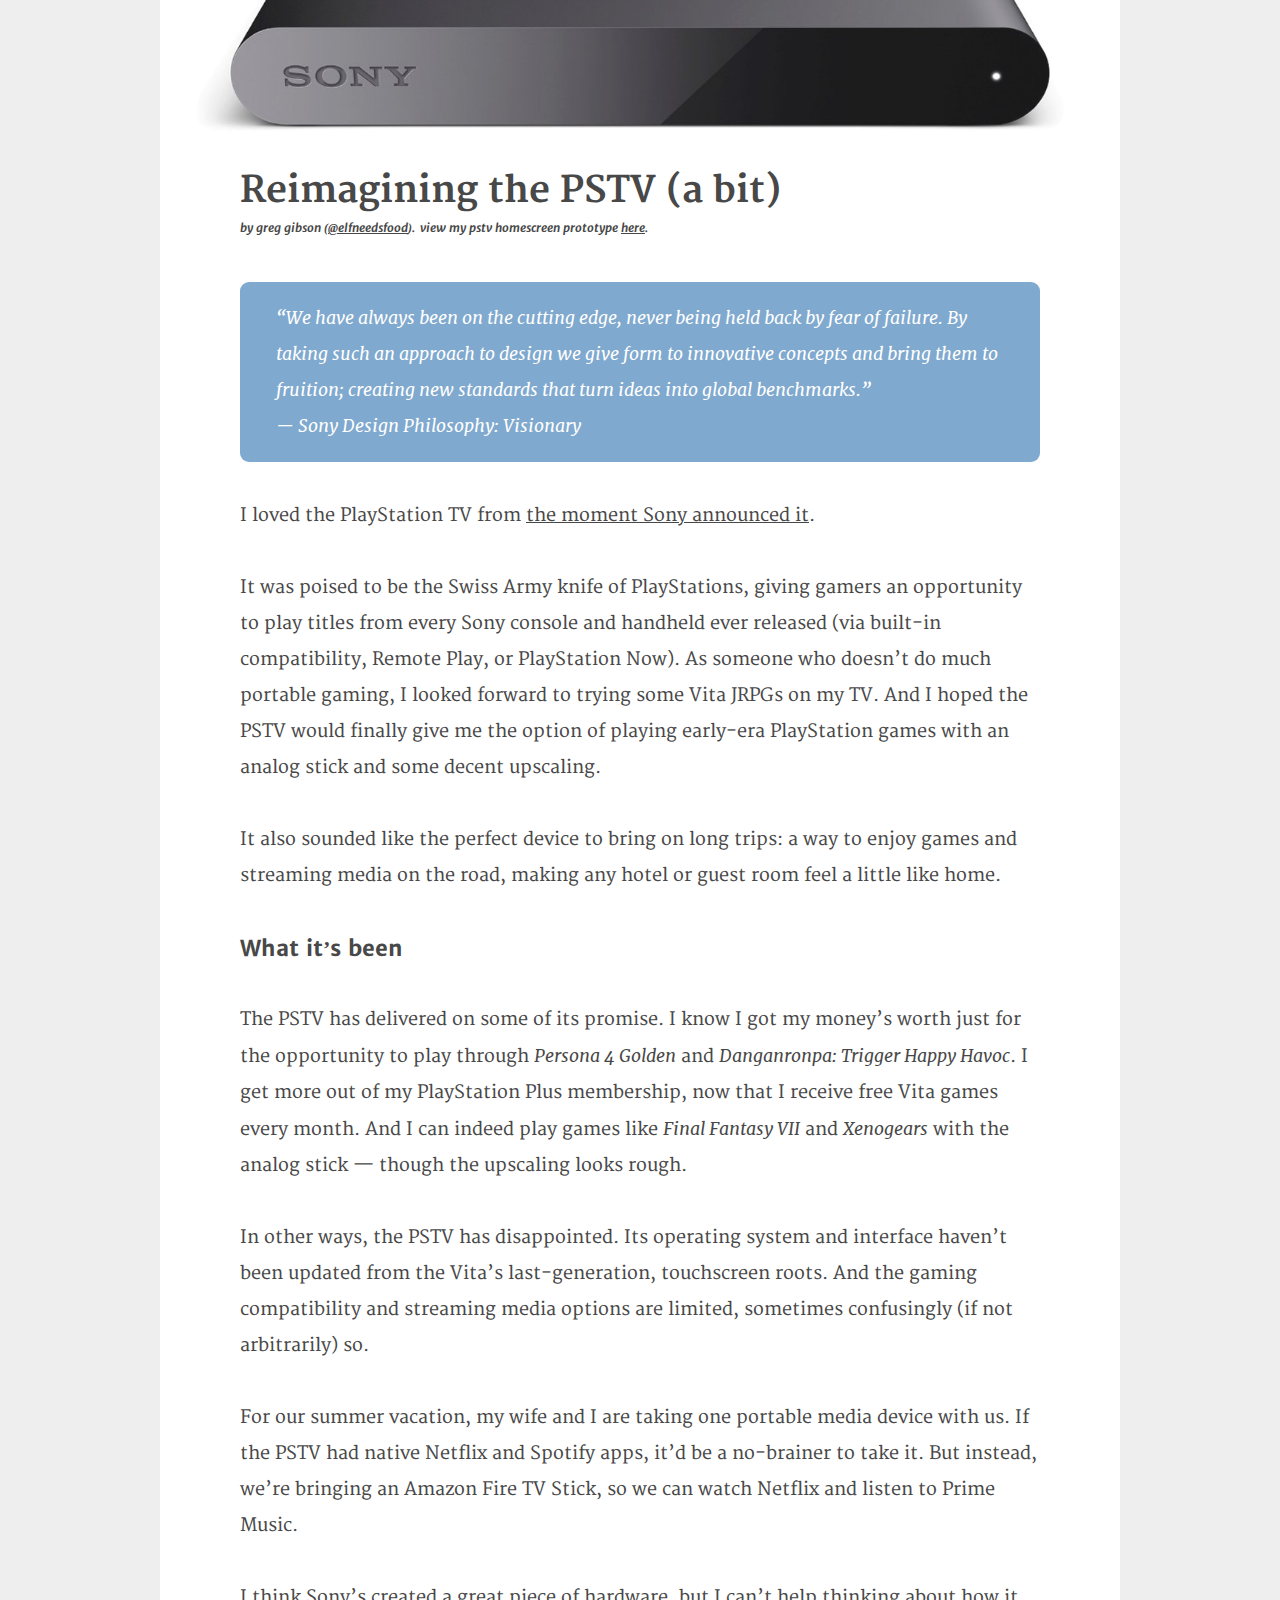
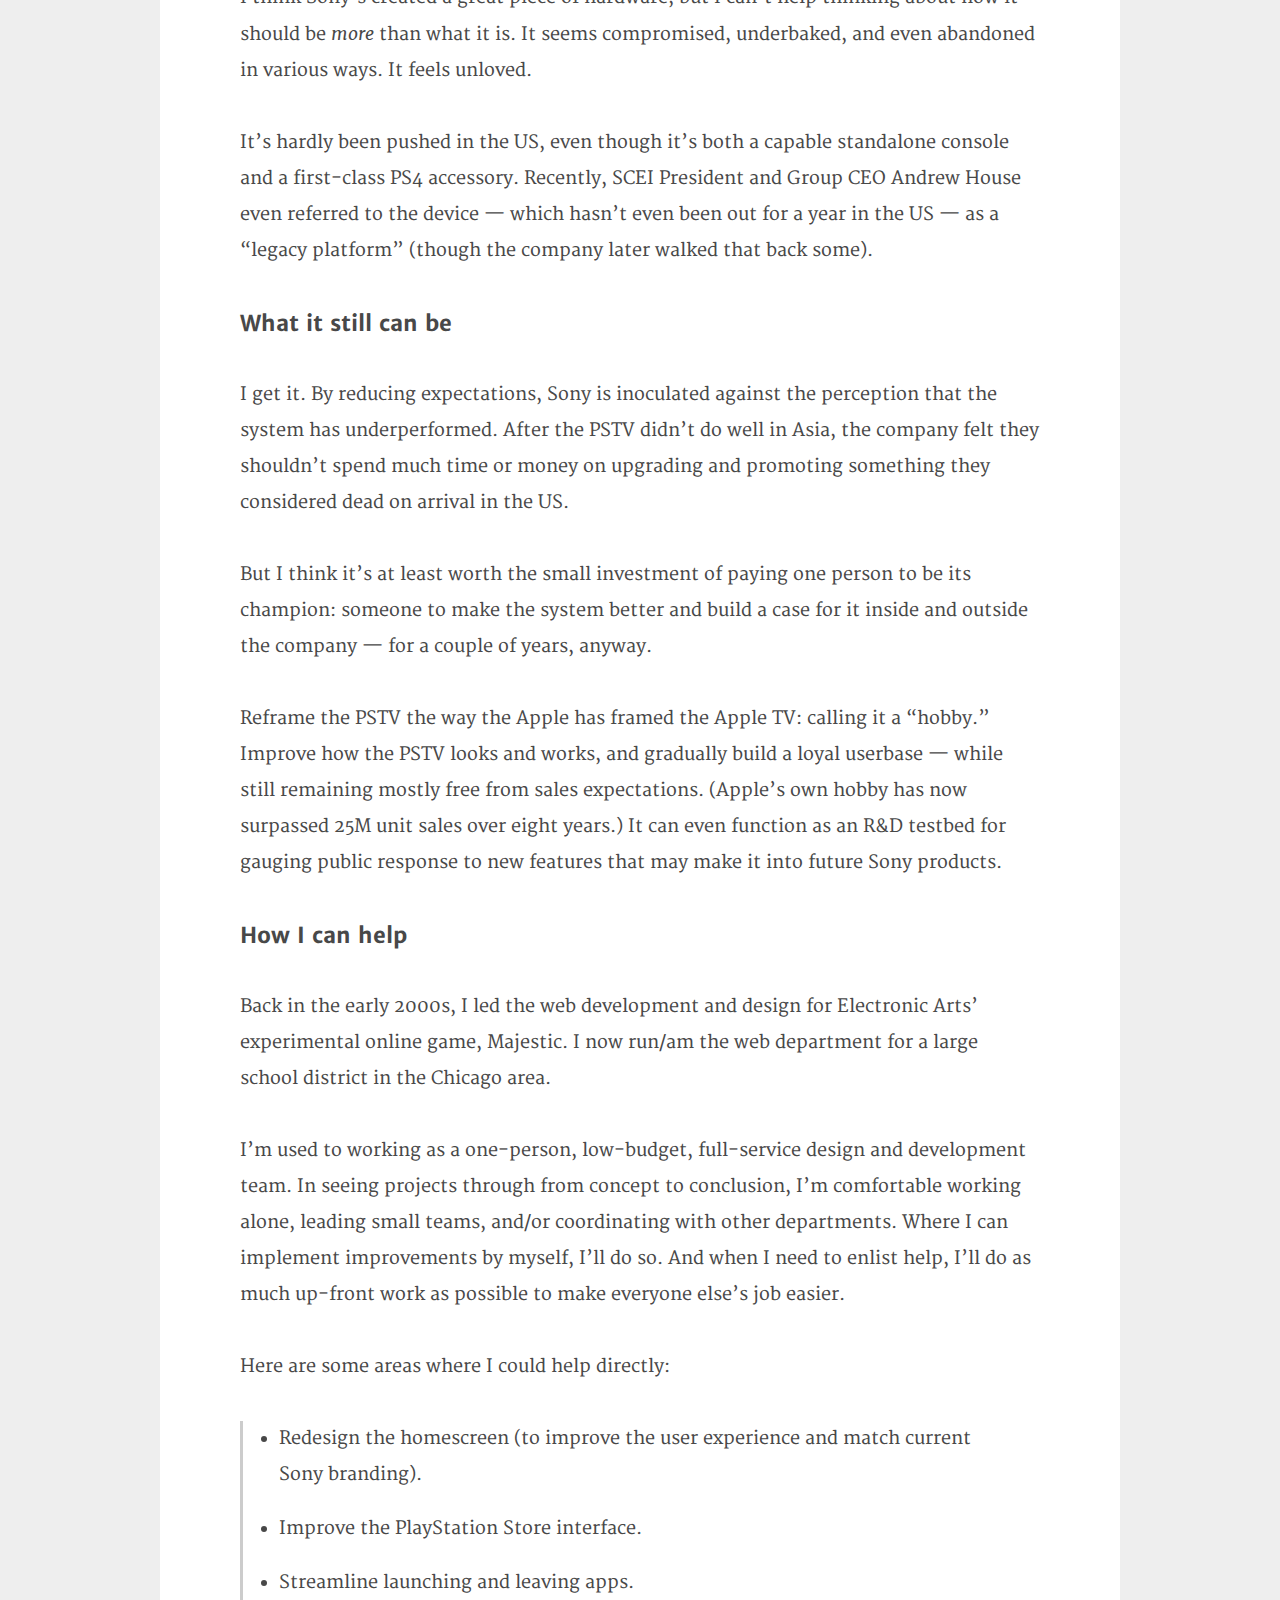
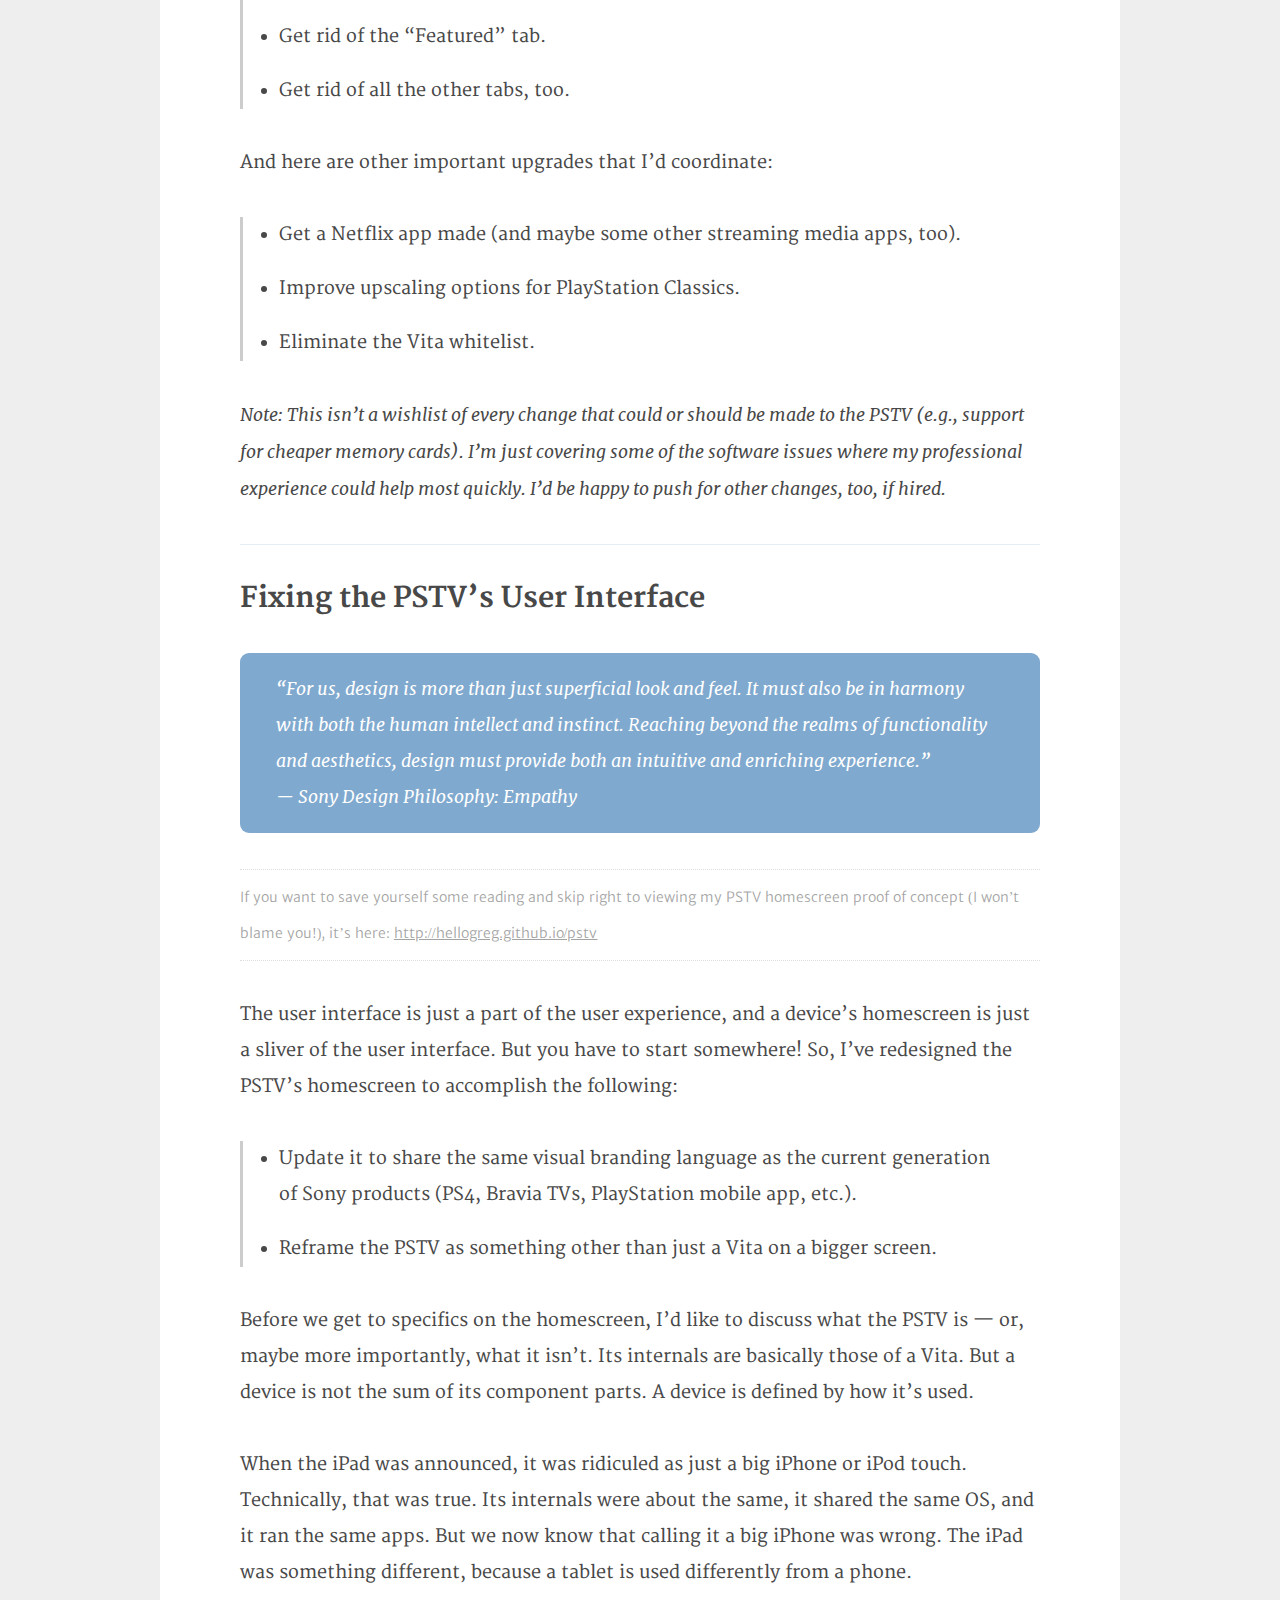
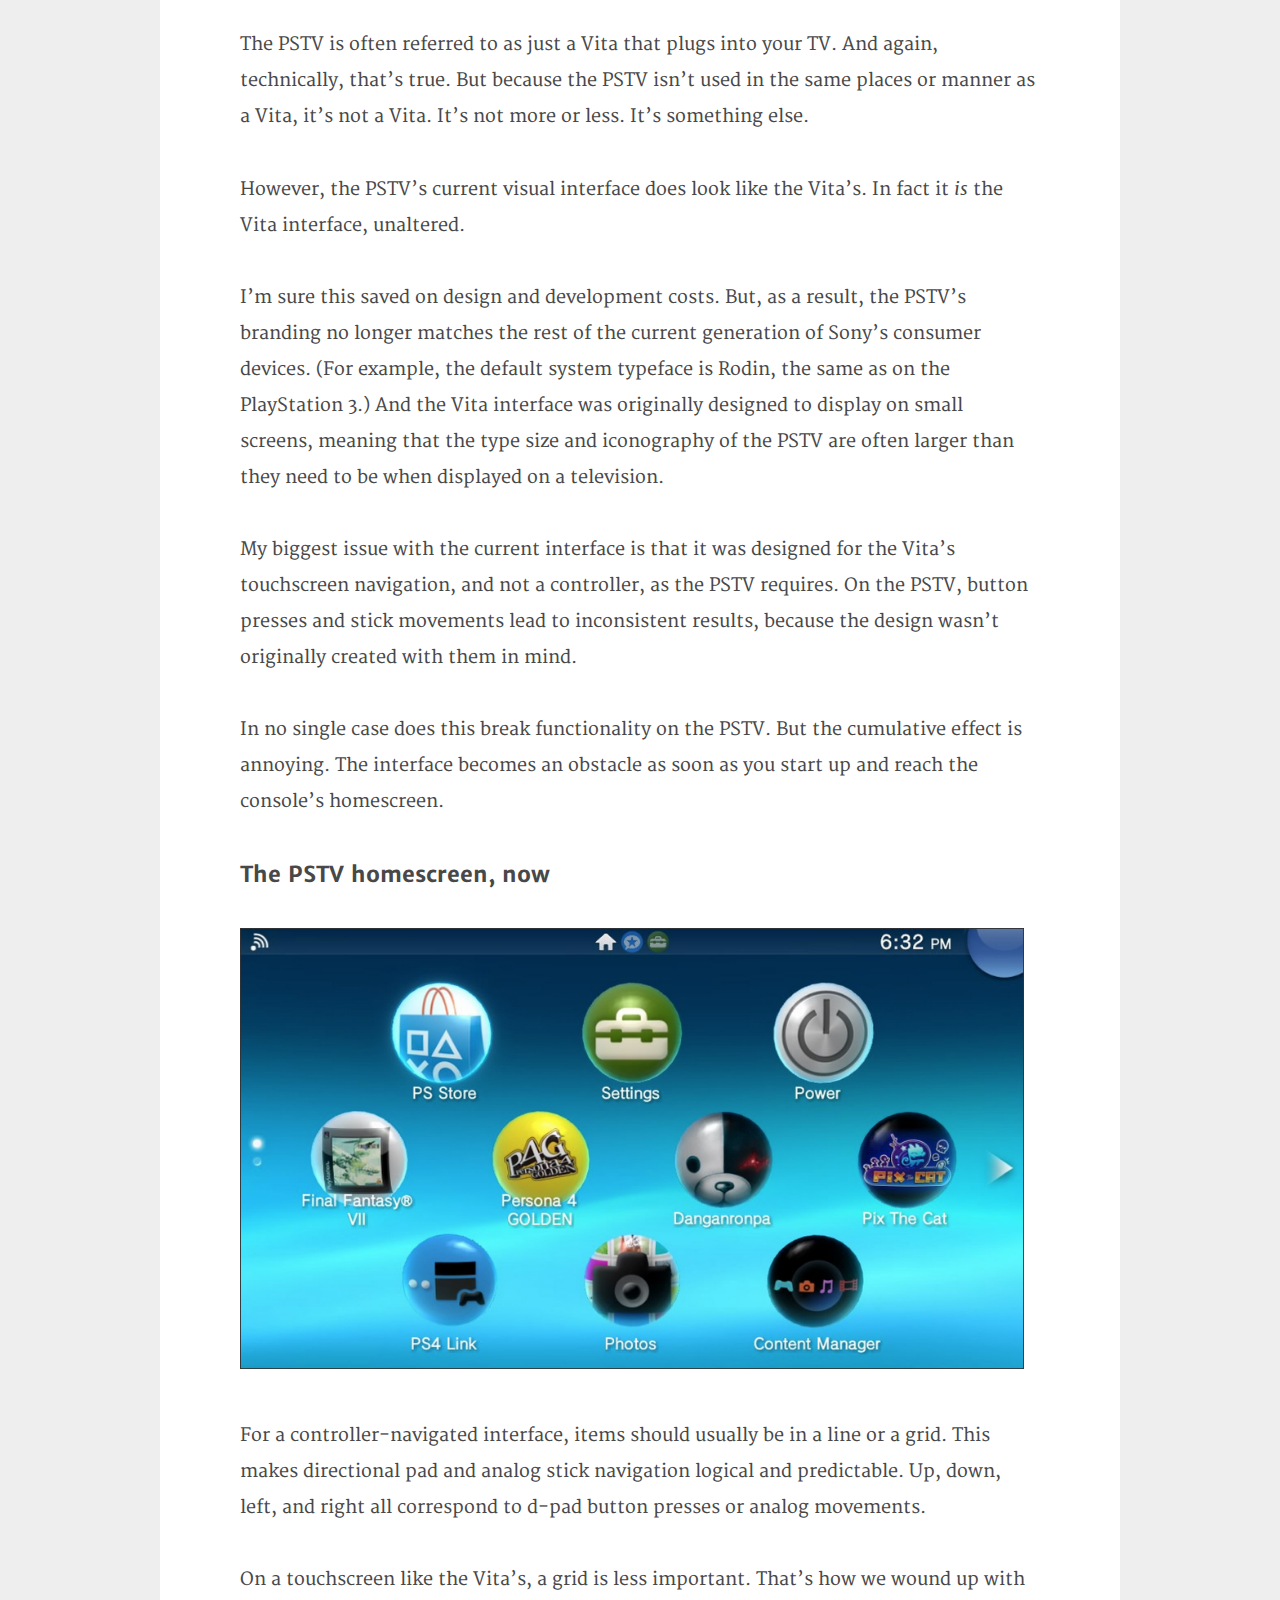
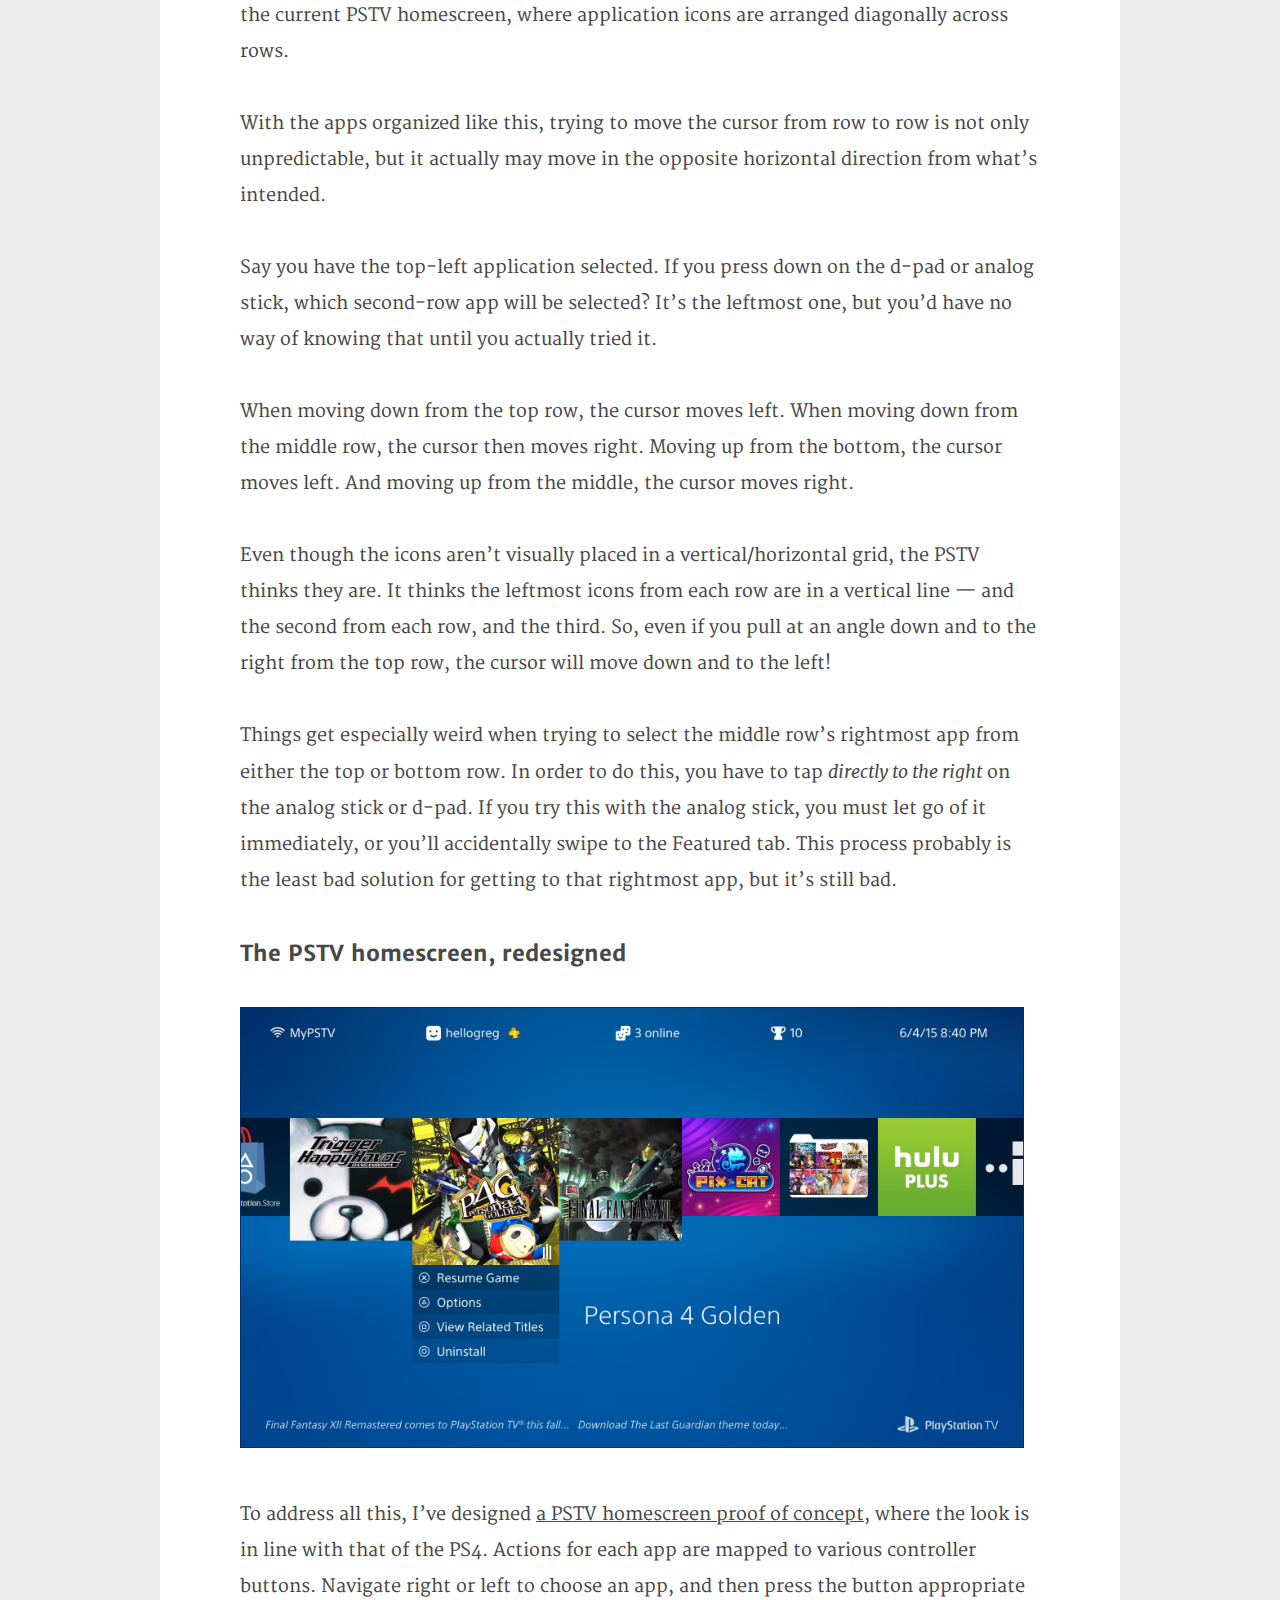
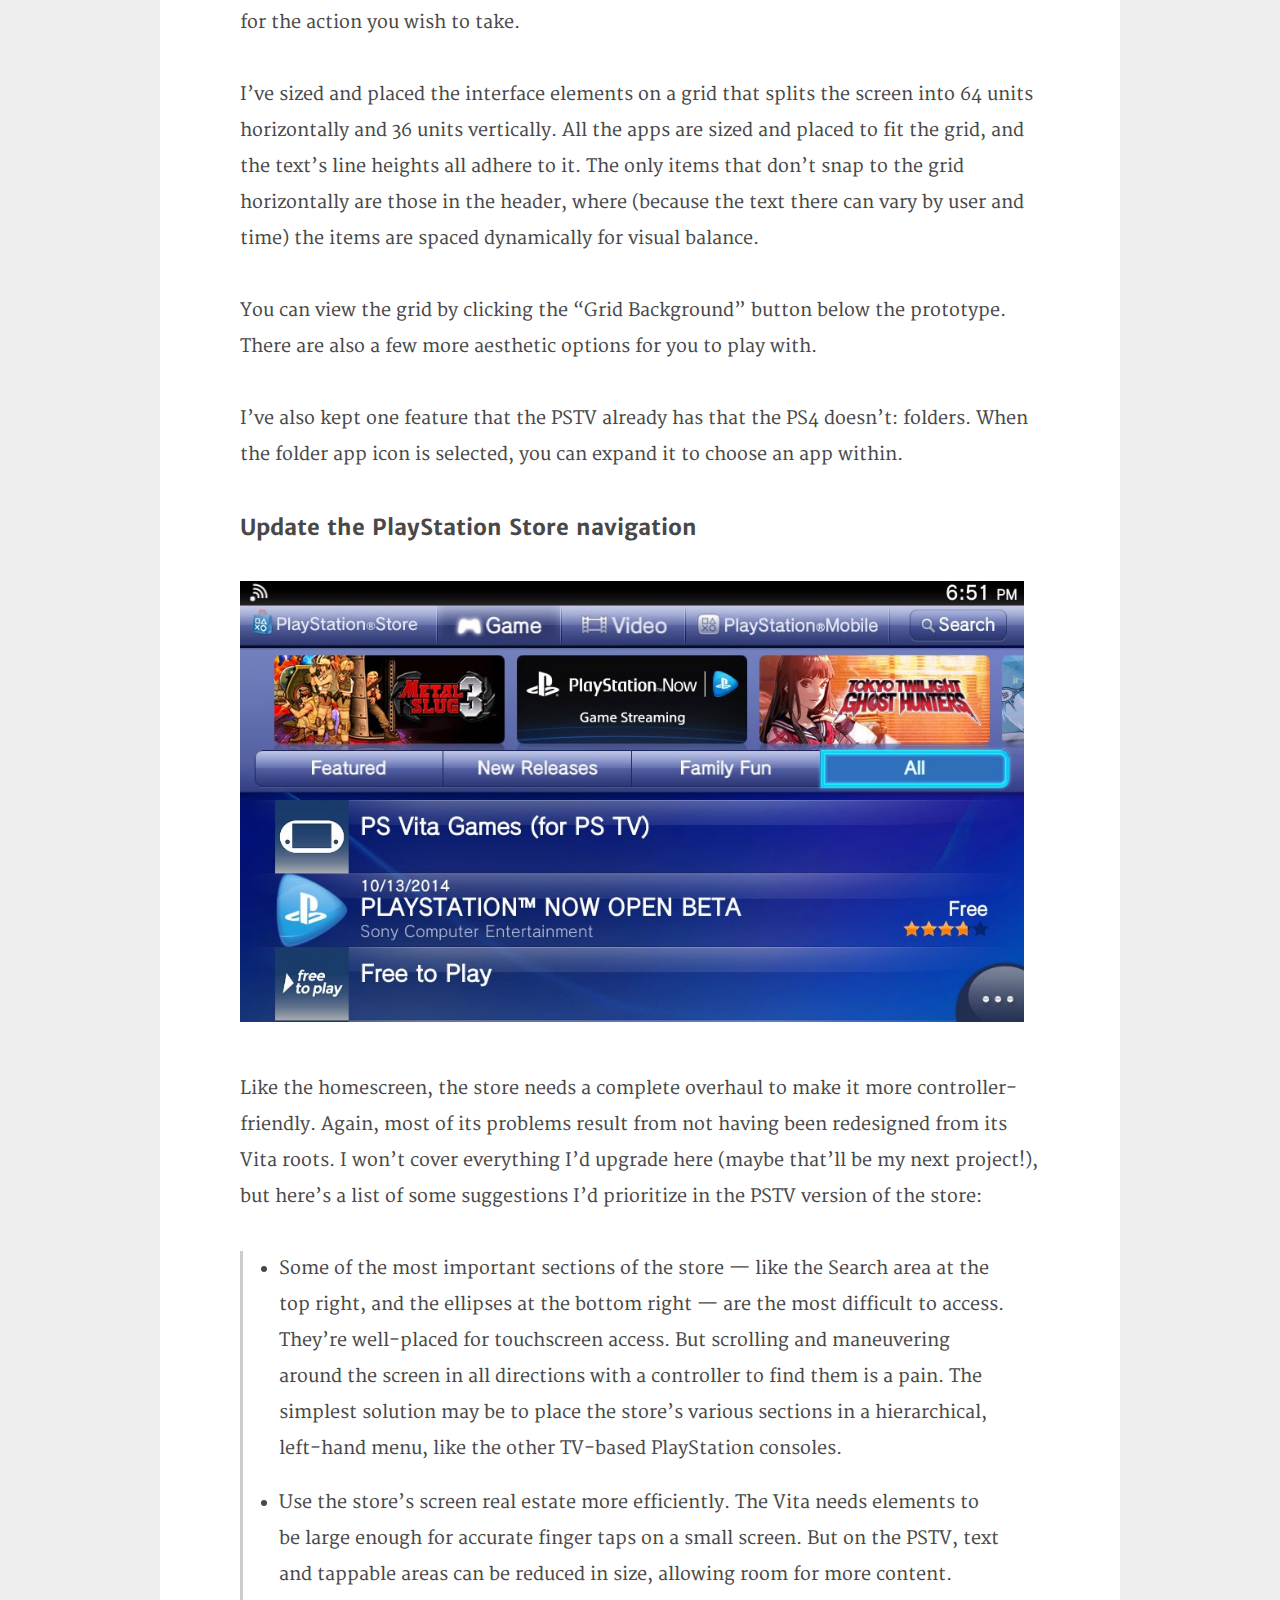
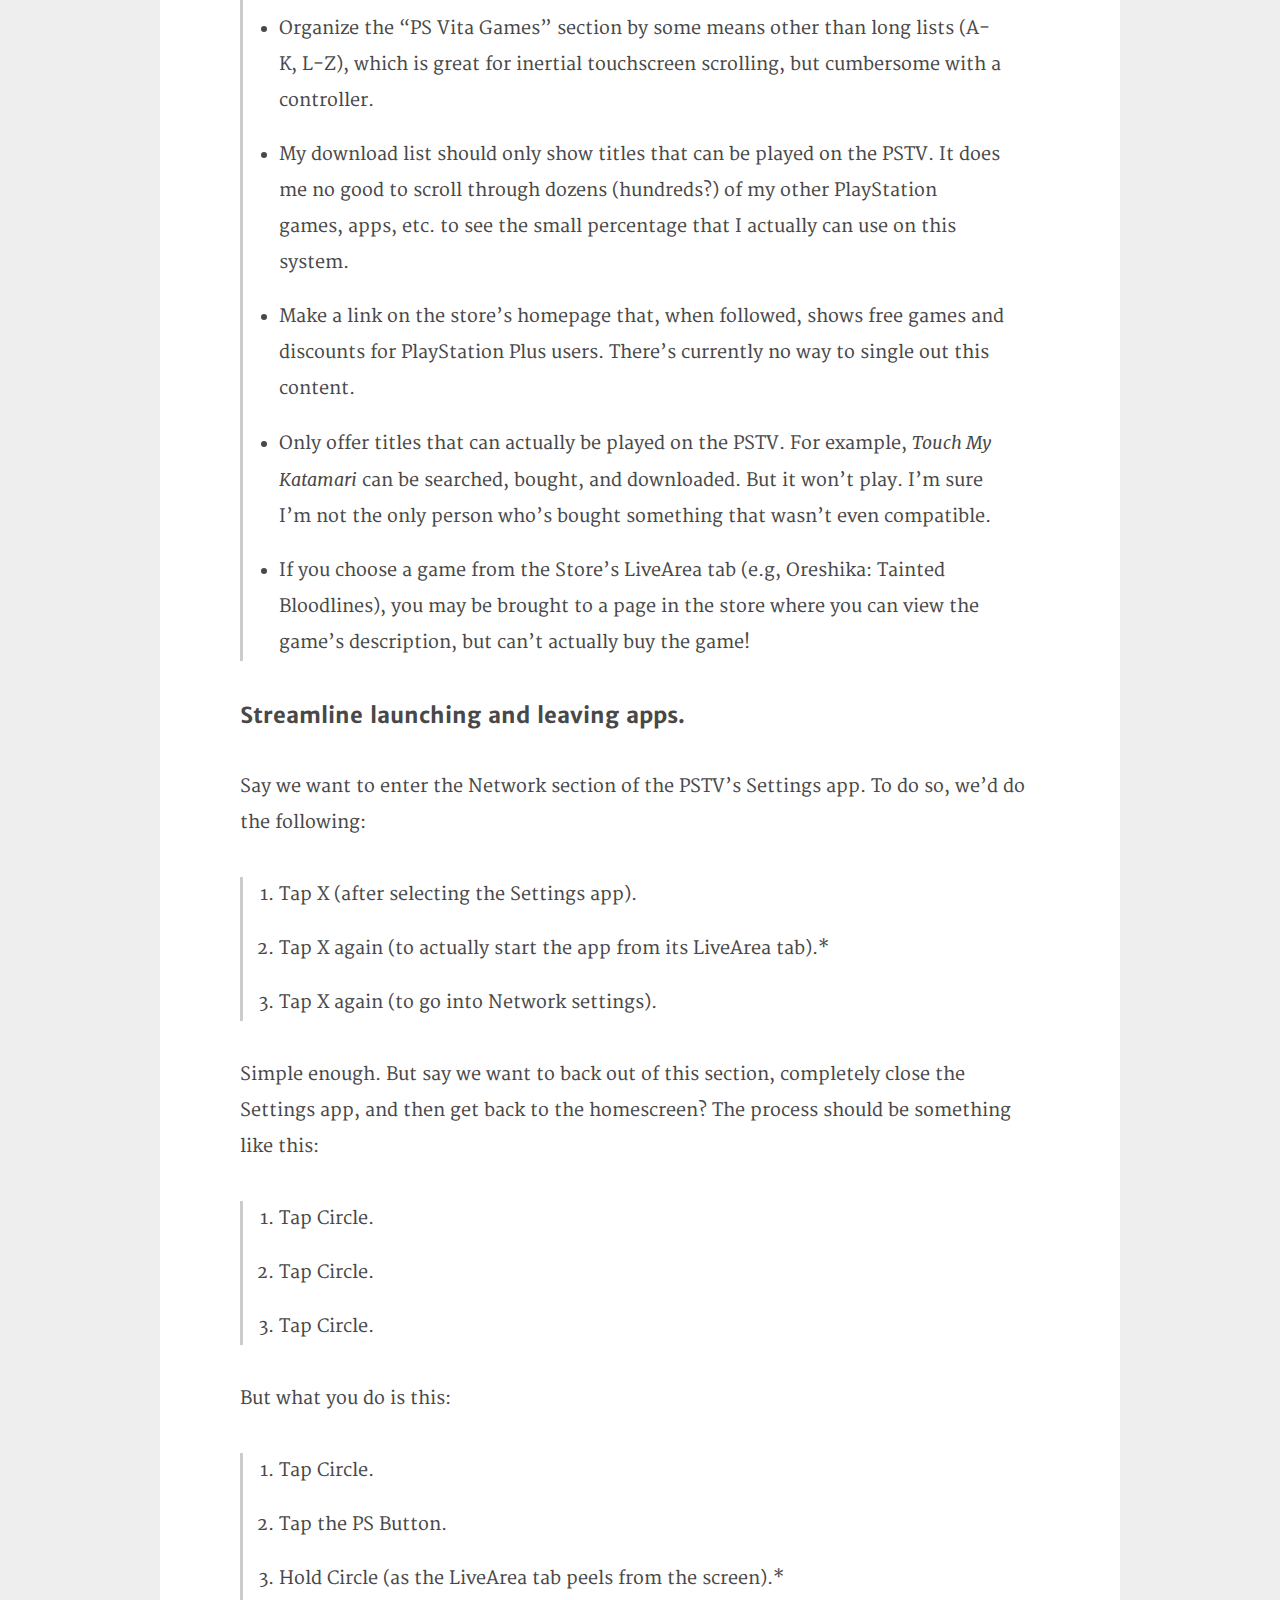
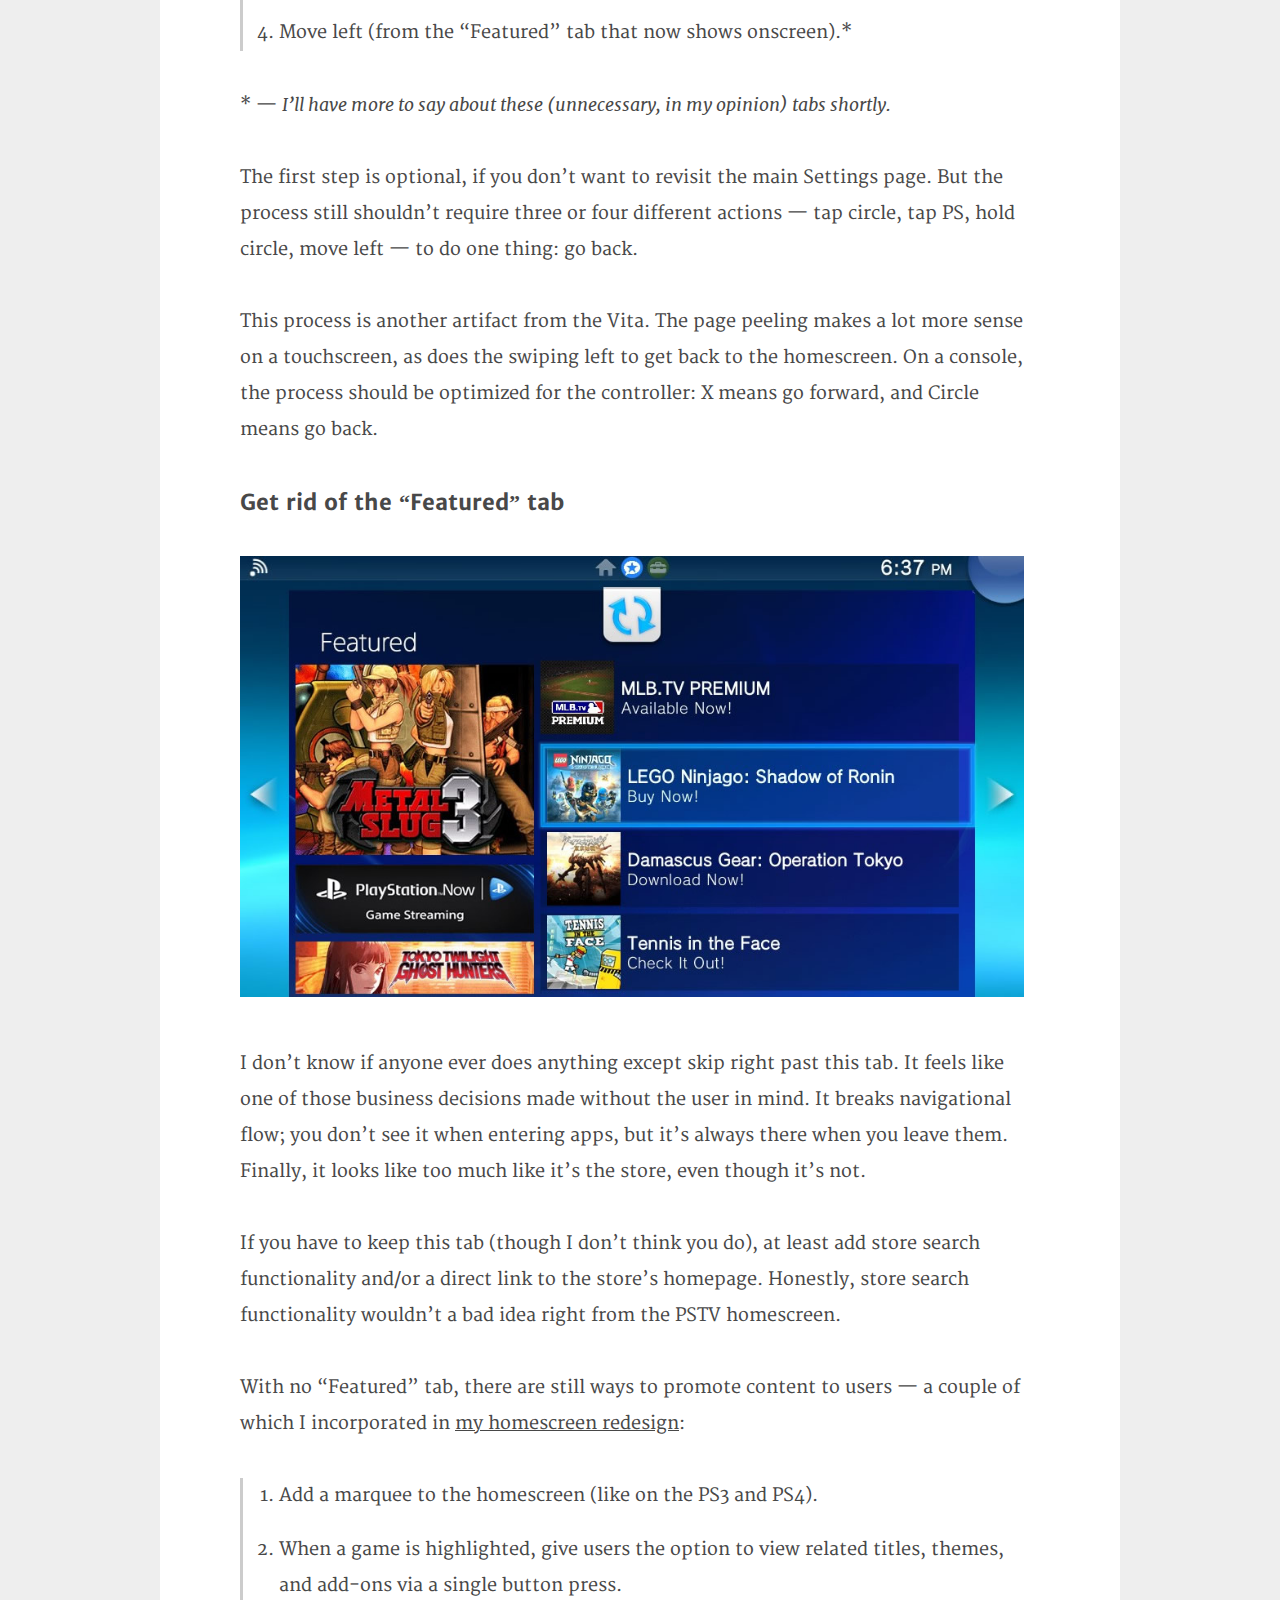
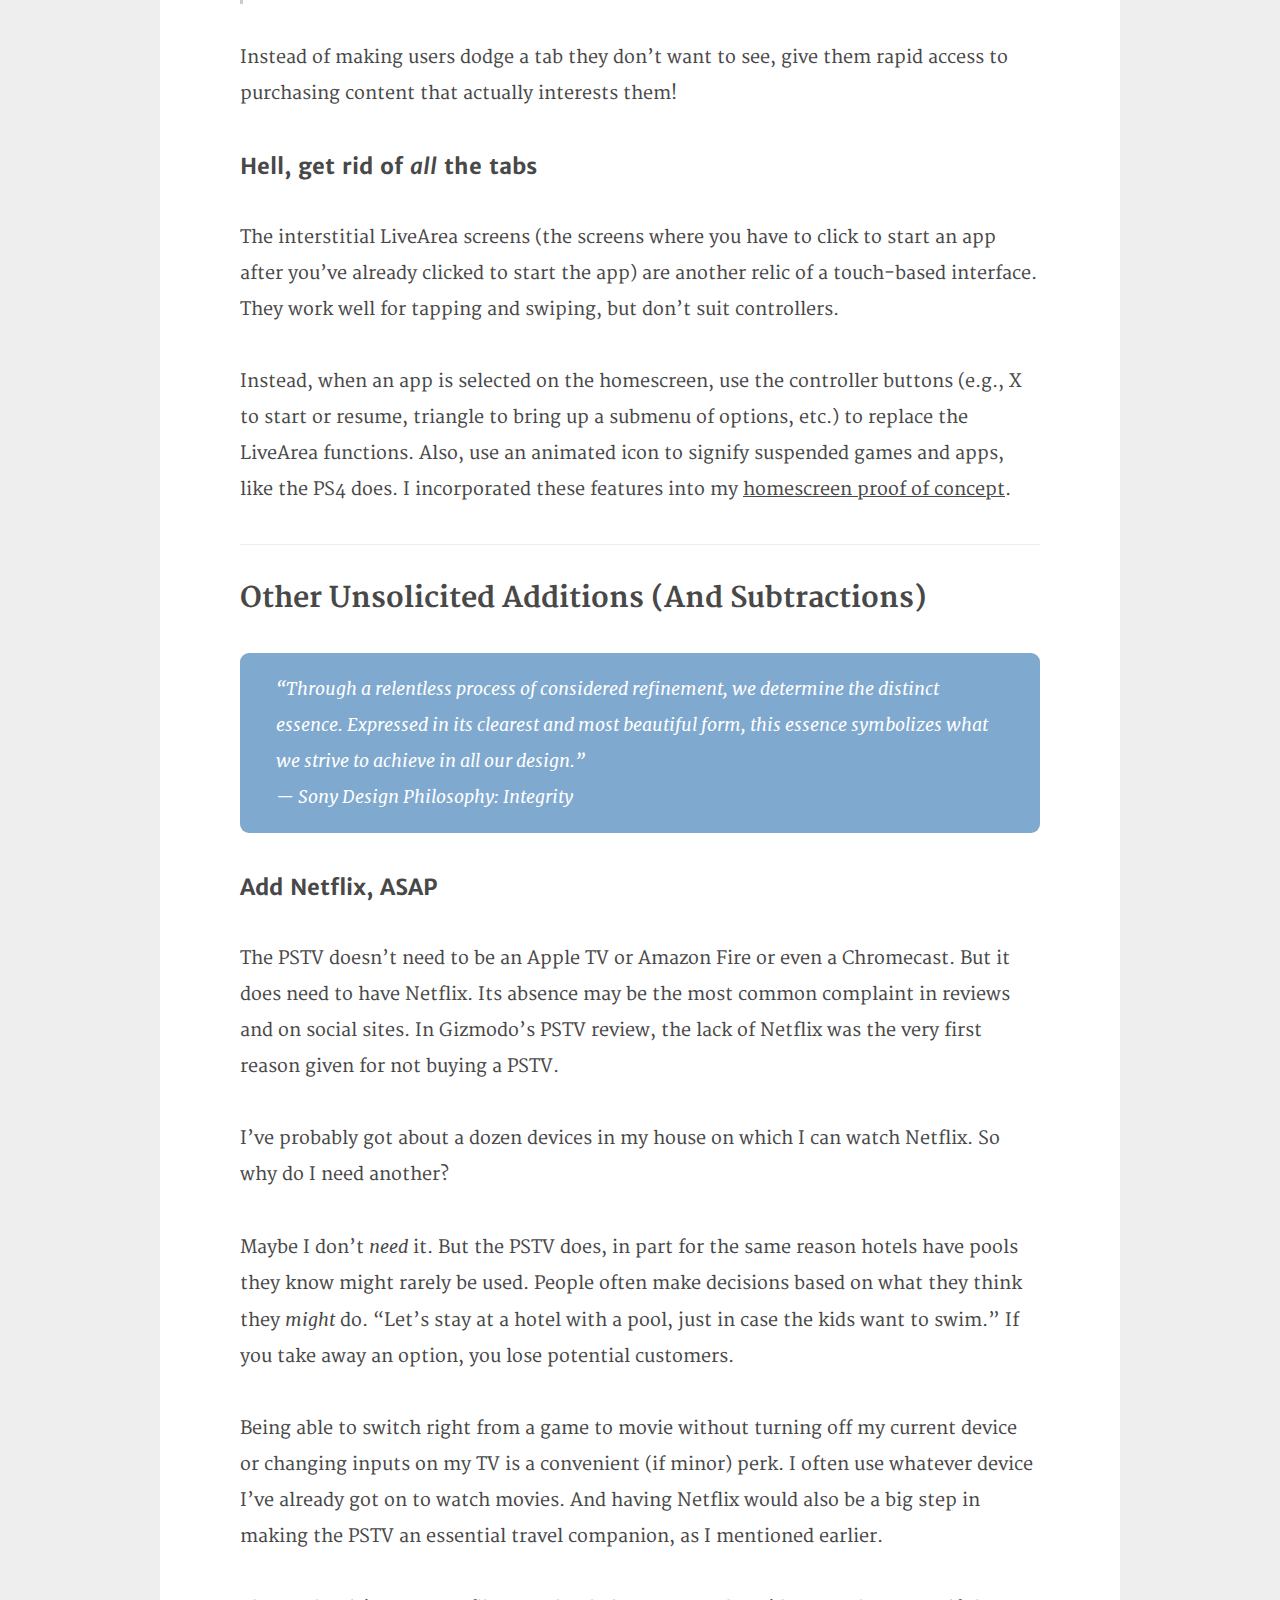
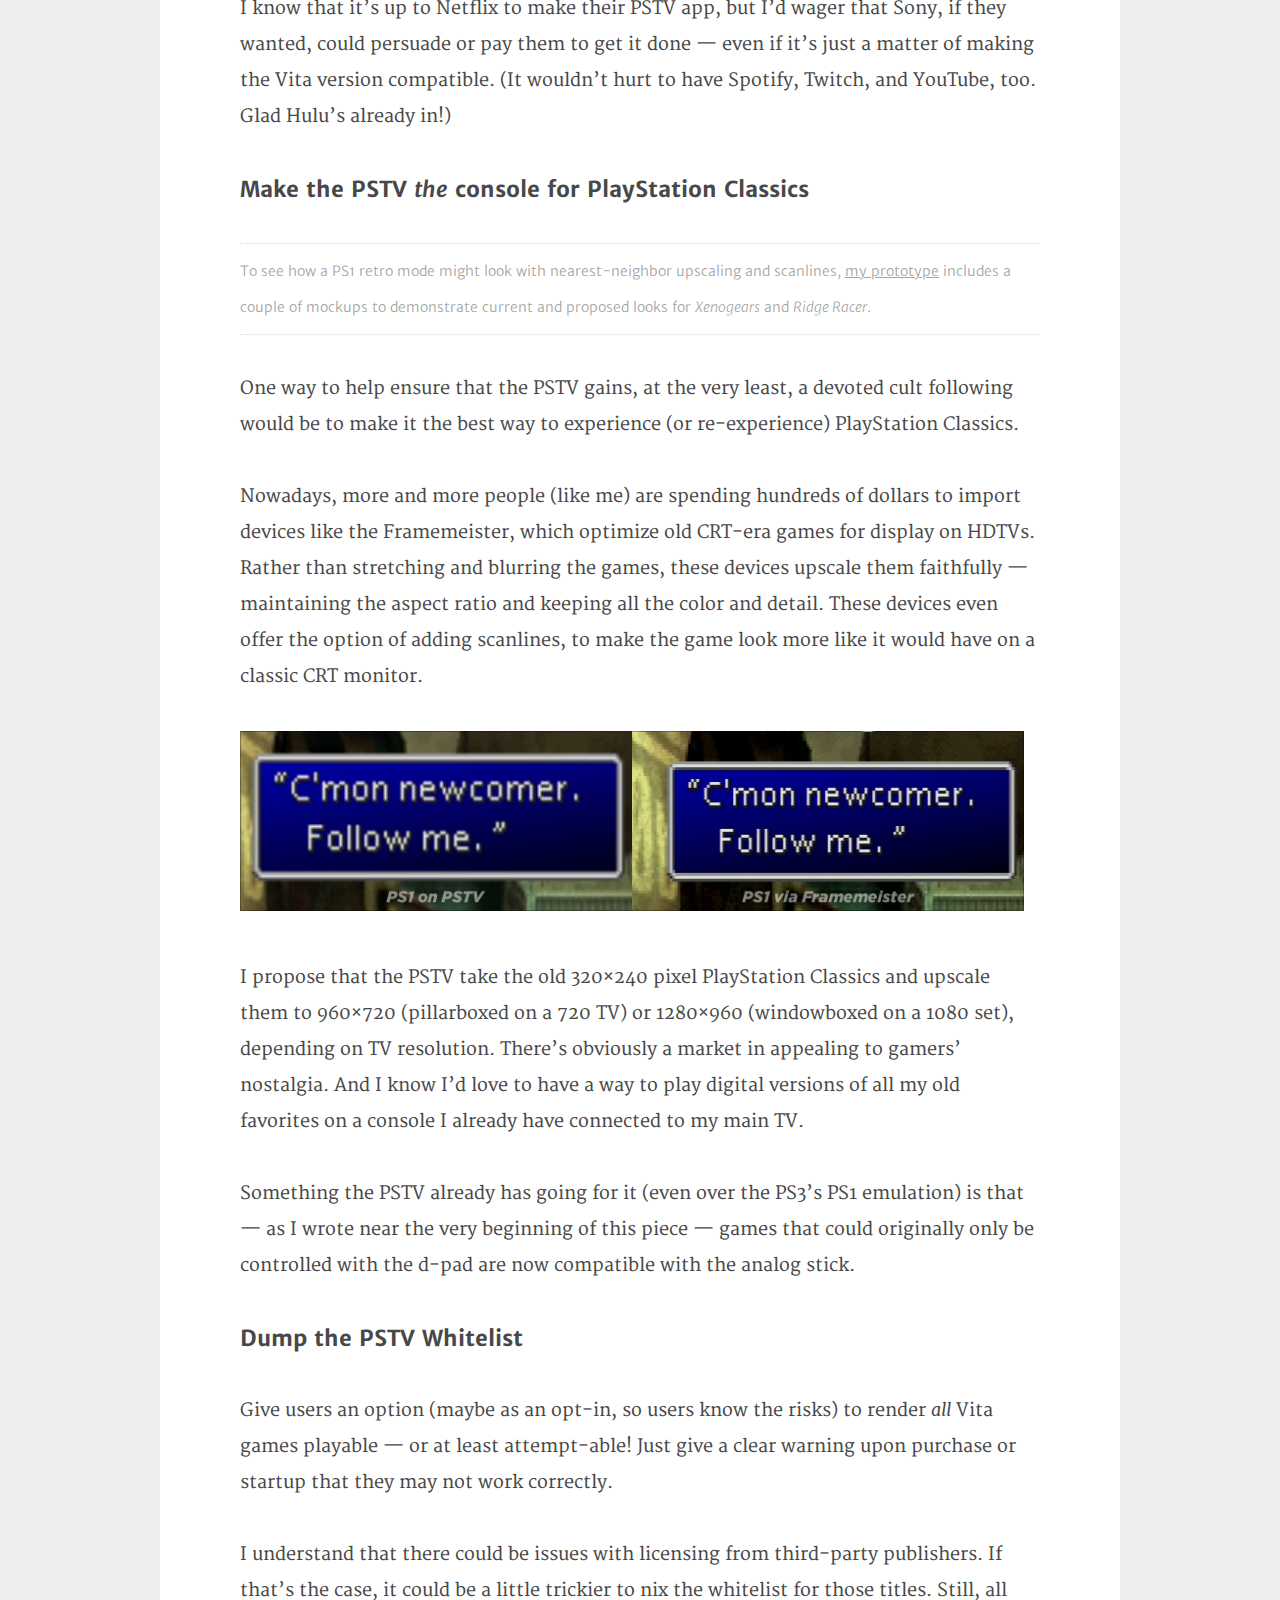
==== about.html @ b38e271e "Updated article text." ====
<!DOCTYPE html>
<html lang="en-us">
<head>
  <meta charset="UTF-8">
  <meta name="viewport" content="width=device-width, initial-scale=1">
  <title>Reimagining the PSTV (a bit)</title>
  <link href="css/normalize.css" rel="stylesheet" type="text/css">
  <link href="css/about.css" rel="stylesheet" type="text/css">
</head>
<body>
<div class="container">

  <h1 id="reimagining-the-pstv-(a-bit)"><a name="reimagining-the-pstv-(a-bit)" href="#reimagining-the-pstv-(a-bit)"></a>Reimagining the PSTV (a bit)</h1>
  <h6 id="by-greg-gibson-([@elfneedsfood](https://twitter.com/elfneedsfood))."><a name="by-greg-gibson-([@elfneedsfood](https://twitter.com/elfneedsfood))." href="#by-greg-gibson-([@elfneedsfood](https://twitter.com/elfneedsfood))."></a>by Greg Gibson (<a href="https://twitter.com/elfneedsfood">@elfneedsfood</a>).</h6>
  <h6 id="view-my-pstv-homescreen-prototype-[here](index.html)."><a name="view-my-pstv-homescreen-prototype-[here](index.html)." href="#view-my-pstv-homescreen-prototype-[here](index.html)."></a>View my PSTV homescreen prototype <a href="index.html">here</a>.</h6>
  <blockquote>
    <p>“We have always been on the cutting edge, never being held back by fear of failure. By taking such an approach to design we give form to innovative concepts and bring them to fruition; creating new standards that turn ideas into global benchmarks.”<br>— Sony Design Philosophy: Visionary</p>
  </blockquote>
  <p>I loved the PlayStation TV from <a href="https://www.youtube.com/watch?v=rG5l78gbvpU">the moment Sony announced it</a>.</p>
  <p>It was poised to be the Swiss Army knife of PlayStations, giving gamers an opportunity to play titles from every Sony console and handheld ever released (via built-in compatibility, Remote Play, or PlayStation Now). As someone who doesn’t do much portable gaming, I looked forward to trying some Vita JRPGs on my TV. And I hoped the PSTV would finally give me the option of playing early-era PlayStation games with an analog stick and some decent upscaling.</p>
  <p>It also sounded like the perfect device to bring on long trips: a way to enjoy games and streaming media on the road, making any hotel or guest room feel a little like home.</p>
  <h3 id="what-it's-been"><a name="what-it's-been" href="#what-it's-been"></a>What it’s been</h3>
  <p>The PSTV has delivered on some of its promise. I know I got my money’s worth just for the opportunity to play through <em>Persona 4 Golden</em> and <em>Danganronpa: Trigger Happy Havoc</em>. I get more out of my PlayStation Plus membership, now that I receive free Vita games every month. And I can indeed play games like <em>Final Fantasy VII</em> and <em>Xenogears</em> with the analog stick — though the upscaling looks rough.</p>
  <p>In other ways, the PSTV has disappointed. Its operating system and interface haven’t been updated from the Vita’s last-generation, touchscreen roots. And the gaming compatibility and streaming media options are limited, sometimes confusingly (if not arbitrarily) so.</p>
  <p>For our summer vacation, my wife and I are taking one portable media device with us. If the PSTV had native Netflix and Spotify apps, it’d be a no-brainer to take it. But instead, we’re bringing an Amazon Fire TV Stick, so we can watch Netflix and listen to Prime Music.</p>
  <p>I think Sony’s created a great piece of hardware, but I can’t help thinking about how it should be <em>more</em> than what it is. It seems compromised, underbaked, and even abandoned in various ways. It feels unloved.</p>
  <p>It’s hardly been pushed in the US, even though it’s both a capable standalone console and a first-class PS4 accessory. Recently, SCEI President and Group CEO Andrew House even referred to the device — which hasn’t even been out for a year in the US — as a “legacy platform” (though the company later walked that back some).</p>
  <h3 id="what-it-still-can-be"><a name="what-it-still-can-be" href="#what-it-still-can-be"></a>What it still can be</h3>
  <p>I get it. By reducing expectations, Sony is inoculated against the perception that the system has underperformed. After the PSTV didn’t do well in Asia, the company felt they shouldn’t spend much time or money on upgrading and promoting something they considered dead on arrival in the US.</p>
  <p>But I think it’s at least worth the small investment of paying one person to be its champion: someone to make the system better and build a case for it inside and outside the company — for a couple of years, anyway.</p>
  <p>Reframe the PSTV the way the Apple has framed the Apple TV: calling it a “hobby.” Improve how the PSTV looks and works, and gradually build a loyal userbase — while still remaining mostly free from sales expectations. (Apple’s own hobby has now surpassed 25M unit sales over eight years.) It can even function as an R&amp;D testbed for gauging public response to new features that may make it into future Sony products.</p>
  <h3 id="how-i-can-help"><a name="how-i-can-help" href="#how-i-can-help"></a>How I can help</h3>
  <p>Back in the early 2000s, I led the web development and design for Electronic Arts’ experimental online game, Majestic. I now run/am the web department for a large school district in the Chicago area.</p>
  <p>I’m used to working as a one-person, low-budget, full-service design and development team. In seeing projects through from concept to conclusion, I’m comfortable working alone, leading small teams, and/or coordinating with other departments. Where I can implement improvements by myself, I’ll do so. And when I need to enlist help, I’ll do as much up-front work as possible to make everyone else’s job easier.</p>
  <p>Here are some areas where I could help directly:</p>
  <ul>
    <li>Redesign the homescreen (to improve the user experience and match current Sony branding).</li><li>Improve the PlayStation Store interface.</li><li>Streamline launching and leaving apps.</li><li>Get rid of the “Featured” tab.</li><li>Get rid of all the other tabs, too.</li></ul>
  <p>And here are other important upgrades that I’d coordinate:</p>
  <ul>
    <li>Get a Netflix app made (and maybe some other streaming media apps, too).</li><li>Improve upscaling options for PlayStation Classics.</li><li>Eliminate the Vita whitelist.</li></ul>
  <p><em>Note: This isn’t a wishlist of every change that could or should be made to the PSTV (e.g., support for cheaper memory cards). I’m just covering some of the software issues where my professional experience could help most quickly. I’d be happy to push for other changes, too, if hired.</em></p>
  <h2 id="fixing-the-pstv's-user-interface"><a name="fixing-the-pstv's-user-interface" href="#fixing-the-pstv's-user-interface"></a>Fixing the PSTV’s User Interface</h2>
  <blockquote>
    <p>“For us, design is more than just superficial look and feel. It must also be in harmony with both the human intellect and instinct. Reaching beyond the realms of functionality and aesthetics, design must provide both an intuitive and enriching experience.”<br>— Sony Design Philosophy: Empathy</p>
  </blockquote>
  <h5 id="if-you-want-to-save-yourself-some-reading-and-skip-right-to-viewing-my-pstv-homescreen-proof-of-concept-(i-won't-blame-you!),-it's-here:-http://hellogreg.github.io/pstv"><a name="if-you-want-to-save-yourself-some-reading-and-skip-right-to-viewing-my-pstv-homescreen-proof-of-concept-(i-won't-blame-you!),-it's-here:-http://hellogreg.github.io/pstv" href="#if-you-want-to-save-yourself-some-reading-and-skip-right-to-viewing-my-pstv-homescreen-proof-of-concept-(i-won't-blame-you!),-it's-here:-http://hellogreg.github.io/pstv"></a>If you want to save yourself some reading and skip right to viewing my PSTV homescreen proof of concept (I won’t blame you!), it’s here: <a href="http://hellogreg.github.io/pstv">http://hellogreg.github.io/pstv</a></h5>
  <p>The user interface is just a part of the user experience, and a device’s homescreen is just a sliver of the user interface. But you have to start somewhere! So, I’ve redesigned the PSTV’s homescreen to accomplish the following:</p>
  <ul>
    <li>Update it to share the same visual branding language as the current generation of Sony products (PS4, Bravia TVs, PlayStation mobile app, etc.).</li><li>Reframe the PSTV as something other than just a Vita on a bigger screen.</li></ul>
  <p>Before we get to specifics on the homescreen, I’d like to discuss what the PSTV is — or, maybe more importantly, what it isn’t. Its internals are basically those of a Vita. But a device is not the sum of its component parts. A device is defined by how it’s used.</p>
  <p>When the iPad was announced, it was ridiculed as just a big iPhone or iPod touch. Technically, that was true. Its internals were about the same, it shared the same OS, and it ran the same apps. But we now know that calling it a big iPhone was wrong. The iPad was something different, because a tablet is used differently from a phone.</p>
  <p>The PSTV is often referred to as just a Vita that plugs into your TV. And again, technically, that’s true. But because the PSTV isn’t used in the same places or manner as a Vita, it’s not a Vita. It’s not more or less. It’s something else.</p>
  <p>However, the PSTV’s current visual interface does look like the Vita’s. In fact it <em>is</em> the Vita interface, unaltered.</p>
  <p>I’m sure this saved on design and development costs. But, as a result, the PSTV’s branding no longer matches the rest of the current generation of Sony’s consumer devices. (For example, the default system typeface is Rodin, the same as on the PlayStation 3.) And the Vita interface was originally designed to display on small screens, meaning that the type size and iconography of the PSTV are often larger than they need to be when displayed on a television.</p>
  <p>My biggest issue with the current interface is that it was designed for the Vita’s touchscreen navigation, and not a controller, as the PSTV requires. On the PSTV, button presses and stick movements lead to inconsistent results, because the design wasn’t originally created with them in mind.</p>
  <p>In no single case does this break functionality on the PSTV. But the cumulative effect is annoying. The interface becomes an obstacle as soon as you start up and reach the console’s homescreen.</p>
  <h3 id="the-pstv-homescreen,-now"><a name="the-pstv-homescreen,-now" href="#the-pstv-homescreen,-now"></a>The PSTV homescreen, now</h3>
  <p><img src="images/article/retinaPSTV.jpg" alt="Current PSTV"></p>
  <p>For a controller-navigated interface, items should usually be in a line or a grid. This makes directional pad and analog stick navigation logical and predictable. Up, down, left, and right all correspond to d-pad button presses or analog movements.</p>
  <p>On a touchscreen like the Vita’s, a grid is less important. That’s how we wound up with the current PSTV homescreen, where application icons are arranged diagonally across rows.</p>
  <p>With the apps organized like this, trying to move the cursor from row to row is not only unpredictable, but it actually may move in the opposite horizontal direction from what’s intended.</p>
  <p>Say you have the top-left application selected. If you press down on the d-pad or analog stick, which second-row app will be selected? It’s the leftmost one, but you’d have no way of knowing that until you actually tried it.</p>
  <p>When moving down from the top row, the cursor moves left. When moving down from the middle row, the cursor then moves right. Moving up from the bottom, the cursor moves left. And moving up from the middle, the cursor moves right.</p>
  <p>Even though the icons aren’t visually placed in a vertical/horizontal grid, the PSTV thinks they are. It thinks the leftmost icons from each row are in a vertical line — and the second from each row, and the third. So, even if you pull at an angle down and to the right from the top row, the cursor will move down and to the left!</p>
  <p>Things get especially weird when trying to select the middle row’s rightmost app from either the top or bottom row. In order to do this, you have to tap <em>directly to the right</em> on the analog stick or d-pad. If you try this with the analog stick, you must let go of it immediately, or you’ll accidentally swipe to the Featured tab. This process probably is the least bad solution for getting to that rightmost app, but it’s still bad.</p>
  <h3 id="the-pstv-homescreen,-redesigned"><a name="the-pstv-homescreen,-redesigned" href="#the-pstv-homescreen,-redesigned"></a>The PSTV homescreen, redesigned</h3>
  <p><img src="images/article/retinaProto.jpg" alt="Proposed PSTV"></p>
  <p>To address all this, I’ve designed <a href="index.html">a PSTV homescreen proof of concept</a>, where the look is in line with that of the PS4. Actions for each app are mapped to various controller buttons. Navigate right or left to choose an app, and then press the button appropriate for the action you wish to take.</p>
  <p>I’ve sized and placed the interface elements on a grid that splits the screen into 64 units horizontally and 36 units vertically. All the apps are sized and placed to fit the grid, and the text’s line heights all adhere to it. The only items that don’t snap to the grid horizontally are those in the header, where (because the text there can vary by user and time) the items are spaced dynamically for visual balance.</p>
  <p>You can view the grid by clicking the “Grid Background” button below the prototype. There are also a few more aesthetic options for you to play with.</p>
  <p>I’ve also kept one feature that the PSTV already has that the PS4 doesn’t: folders. When the folder app icon is selected, you can expand it to choose an app within.</p>
  <h3 id="update-the-playstation-store-navigation"><a name="update-the-playstation-store-navigation" href="#update-the-playstation-store-navigation"></a>Update the PlayStation Store navigation</h3>
  <p><img src="images/article/storeShot.jpg" alt="PSTV Store"></p>
  <p>Like the homescreen, the store needs a complete overhaul to make it more controller-friendly. Again, most of its problems result from not having been redesigned from its Vita roots. I won’t cover everything I’d upgrade here (maybe that’ll be my next project!), but here’s a list of some suggestions I’d prioritize in the PSTV version of the store:</p>
  <ul>
    <li>Some of the most important sections of the store — like the Search area at the top right, and the ellipses at the bottom right — are the most difficult to access. They’re well-placed for touchscreen access. But scrolling and maneuvering around the screen in all directions with a controller to find them is a pain. The simplest solution may be to place the store’s various sections in a hierarchical, left-hand menu, like the other TV-based PlayStation consoles.</li><li>Use the store’s screen real estate more efficiently. The Vita needs elements to be large enough for accurate finger taps on a small screen. But on the PSTV, text and tappable areas can be reduced in size, allowing room for more content.</li><li>Organize the “PS Vita Games” section by some means other than long lists (A-K, L-Z), which is great for inertial touchscreen scrolling, but cumbersome with a controller.</li><li>My download list should only show titles that can be played on the PSTV. It does me no good to scroll through dozens (hundreds?) of my other PlayStation games, apps, etc. to see the small percentage that I actually can use on this system.</li><li>Make a link on the store’s homepage that, when followed, shows free games and discounts for PlayStation Plus users. There’s currently no way to single out this content.</li><li>Only offer titles that can actually be played on the PSTV. For example, <em>Touch My Katamari</em> can be searched, bought, and downloaded. But it won’t play. I’m sure I’m not the only person who’s bought something that wasn’t even compatible.</li><li>If you choose a game from the Store’s LiveArea tab (e.g, Oreshika: Tainted Bloodlines), you may be brought to a page in the store where you can view the game’s description, but can’t actually buy the game!</li></ul>
  <h3 id="streamline-launching-and-leaving-apps."><a name="streamline-launching-and-leaving-apps." href="#streamline-launching-and-leaving-apps."></a>Streamline launching and leaving apps.</h3>
  <p>Say we want to enter the Network section of the PSTV’s Settings app. To do so, we’d do the following:</p>
  <ol>
    <li>Tap X (after selecting the Settings app).</li><li>Tap X again (to actually start the app from its LiveArea tab).*</li><li>Tap X again (to go into Network settings).</li></ol>
  <p>Simple enough. But say we want to back out of this section, completely close the Settings app, and then get back to the homescreen? The process should be something like this:</p>
  <ol>
    <li>Tap Circle.</li><li>Tap Circle.</li><li>Tap Circle.</li></ol>
  <p>But what you do is this:</p>
  <ol>
    <li>Tap Circle.</li><li>Tap the PS Button.</li><li>Hold Circle (as the LiveArea tab peels from the screen).*</li><li>Move left (from the “Featured” tab that now shows onscreen).*</li></ol>
  <p>* — <em>I’ll have more to say about these (unnecessary, in my opinion) tabs shortly.</em></p>
  <p>The first step is optional, if you don’t want to revisit the main Settings page. But the process still shouldn’t require three or four different actions — tap circle, tap PS, hold circle, move left — to do one thing: go back.</p>
  <p>This process is another artifact from the Vita. The page peeling makes a lot more sense on a touchscreen, as does the swiping left to get back to the homescreen. On a console, the process should be optimized for the controller: X means go forward, and Circle means go back.</p>
  <h3 id="get-rid-of-the-“featured”-tab"><a name="get-rid-of-the-“featured”-tab" href="#get-rid-of-the-“featured”-tab"></a>Get rid of the “Featured” tab</h3>
  <p><img src="images/article/featuredShot.jpg" alt="Featured Tab"></p>
  <p>I don’t know if anyone ever does anything except skip right past this tab. It feels like one of those business decisions made without the user in mind. It breaks navigational flow; you don’t see it when entering apps, but it’s always there when you leave them. Finally, it looks like too much like it’s the store, even though it’s not.</p>
  <p>If you have to keep this tab (though I don’t think you do), at least add store search functionality and/or a direct link to the store’s homepage. Honestly, store search functionality wouldn’t a bad idea right from the PSTV homescreen.</p>
  <p>With no “Featured” tab, there are still ways to promote content to users — a couple of which I incorporated in <a href="index.html">my homescreen redesign</a>: </p>
  <ol>
    <li>Add a marquee to the homescreen (like on the PS3 and PS4). </li><li>When a game is highlighted, give users the option to view related titles, themes, and add-ons via a single button press.</li></ol>
  <p>Instead of making users dodge a tab they don’t want to see, give them rapid access to purchasing content that actually interests them!</p>
  <h3 id="hell,-get-rid-of-*all*-the-tabs"><a name="hell,-get-rid-of-*all*-the-tabs" href="#hell,-get-rid-of-*all*-the-tabs"></a>Hell, get rid of <em>all</em> the tabs</h3>
  <p>The interstitial LiveArea screens (the screens where you have to click to start an app after you’ve already clicked to start the app) are another relic of a touch-based interface. They work well for tapping and swiping, but don’t suit controllers.</p>
  <p>Instead, when an app is selected on the homescreen, use the controller buttons (e.g., X to start or resume, triangle to bring up a submenu of options, etc.) to replace the LiveArea functions. Also, use an animated icon to signify suspended games and apps, like the PS4 does. I incorporated these features into my <a href="index.html">homescreen proof of concept</a>.</p>
  <h2 id="other-unsolicited-additions-(and-subtractions)"><a name="other-unsolicited-additions-(and-subtractions)" href="#other-unsolicited-additions-(and-subtractions)"></a>Other Unsolicited Additions (And Subtractions)</h2>
  <blockquote>
    <p>“Through a relentless process of considered refinement, we determine the distinct essence. Expressed in its clearest and most beautiful form, this essence symbolizes what we strive to achieve in all our design.”<br>— Sony Design Philosophy: Integrity</p>
  </blockquote>
  <h3 id="add-netflix,-asap"><a name="add-netflix,-asap" href="#add-netflix,-asap"></a>Add Netflix, ASAP</h3>
  <p>The PSTV doesn’t need to be an Apple TV or Amazon Fire or even a Chromecast. But it does need to have Netflix. Its absence may be the most common complaint in reviews and on social sites. In Gizmodo’s PSTV review, the lack of Netflix was the very first reason given for not buying a PSTV.</p>
  <p>I’ve probably got about a dozen devices in my house on which I can watch Netflix. So why do I need another?</p>
  <p>Maybe I don’t <em>need</em> it. But the PSTV does, in part for the same reason hotels have pools they know might rarely be used. People often make decisions based on what they think they <em>might</em> do. “Let’s stay at a hotel with a pool, just in case the kids want to swim.” If you take away an option, you lose potential customers.</p>
  <p>Being able to switch right from a game to movie without turning off my current device or changing inputs on my TV is a convenient (if minor) perk. I often use whatever device I’ve already got on to watch movies. And having Netflix would also be a big step in making the PSTV an essential travel companion, as I mentioned earlier.</p>
  <p>I know that it’s up to Netflix to make their PSTV app, but I’d wager that Sony, if they wanted, could persuade or pay them to get it done — even if it’s just a matter of making the Vita version compatible. (It wouldn’t hurt to have Spotify, Twitch, and YouTube, too. Glad Hulu’s already in!)</p>
  <h3 id="make-the-pstv-*the*-console-for-playstation-classics"><a name="make-the-pstv-*the*-console-for-playstation-classics" href="#make-the-pstv-*the*-console-for-playstation-classics"></a>Make the PSTV <em>the</em> console for PlayStation Classics</h3>
  <h5 id="to-see-how-a-ps1-retro-mode-might-look-with-nearest-neighbor-upscaling-and-scanlines,-[my-prototype](index.html)-includes-a-couple-of-mockups-to-demonstrate-current-and-proposed-looks-for-*xenogears*-and-*ridge-racer*."><a name="to-see-how-a-ps1-retro-mode-might-look-with-nearest-neighbor-upscaling-and-scanlines,-[my-prototype](index.html)-includes-a-couple-of-mockups-to-demonstrate-current-and-proposed-looks-for-*xenogears*-and-*ridge-racer*." href="#to-see-how-a-ps1-retro-mode-might-look-with-nearest-neighbor-upscaling-and-scanlines,-[my-prototype](index.html)-includes-a-couple-of-mockups-to-demonstrate-current-and-proposed-looks-for-*xenogears*-and-*ridge-racer*."></a>To see how a PS1 retro mode might look with nearest-neighbor upscaling and scanlines, <a href="index.html">my prototype</a> includes a couple of mockups to demonstrate current and proposed looks for <em>Xenogears</em> and <em>Ridge Racer</em>.</h5>
  <p>One way to help ensure that the PSTV gains, at the very least, a devoted cult following would be to make it the best way to experience (or re-experience) PlayStation Classics.</p>
  <p>Nowadays, more and more people (like me) are spending hundreds of dollars to import devices like the Framemeister, which optimize old CRT-era games for display on HDTVs. Rather than stretching and blurring the games, these devices upscale them faithfully — maintaining the aspect ratio and keeping all the color and detail. These devices even offer the option of adding scanlines, to make the game look more like it would have on a classic CRT monitor.</p>
  <p><img src="images/article/ff7shots.jpg" alt="Final Fantasy VII via PSTV and Framemeister"></p>
  <p>I propose that the PSTV take the old 320×240 pixel PlayStation Classics and upscale them to 960×720 (pillarboxed on a 720 TV) or 1280×960 (windowboxed on a 1080 set), depending on TV resolution. There’s obviously a market in appealing to gamers’ nostalgia. And I know I’d love to have a way to play digital versions of all my old favorites on a console I already have connected to my main TV.</p>
  <p>Something the PSTV already has going for it (even over the PS3’s PS1 emulation) is that — as I wrote near the very beginning of this piece — games that could originally only be controlled with the d-pad are now compatible with the analog stick.</p>
  <h3 id="dump-the-pstv-whitelist"><a name="dump-the-pstv-whitelist" href="#dump-the-pstv-whitelist"></a>Dump the PSTV Whitelist</h3>
  <p>Give users an option (maybe as an opt-in, so users know the risks) to render <em>all</em> Vita games playable — or at least attempt-able! Just give a clear warning upon purchase or startup that they may not work correctly.</p>
  <p>I understand that there could be issues with licensing from third-party publishers. If that’s the case, it could be a little trickier to nix the whitelist for those titles. Still, all first-party games should be exempt.</p>
  <h1 id="*thanks-for-reading!*"><a name="*thanks-for-reading!*" href="#*thanks-for-reading!*"></a><em>Thanks for reading!</em></h1>
  <h2 id="colophon"><a name="colophon" href="#colophon"></a>Colophon</h2>
  <p>I designed and developed my PSTV proof of concept with HTML, JavaScript, and CSS (via Sass). I do sometimes make chicken scratch sketches to get a rough idea of where I’m headed. But, after that, I prefer prototyping directly in the browser, as opposed to Photoshop or whatever.</p>
  <p>With one exception, I didn’t use any libraries or frameworks, so almost all the code in that page is mine, from scratch. (The exception is that I used The Financial Times’ <a href="https://github.com/ftlabs/fastclick">FastClick</a> tool, which eliminates delays after tapping links/buttons on mobile devices). The demo should work in the latest versions of all major desktop browsers, I hope!</p>
  <p>I also designed this page, though that wasn’t as much work. Here, I did use <a href="http://necolas.github.io/normalize.css/">normalize.css</a> as a style reset. I wrote the text in <a href="http://pad.haroopress.com/">Haroopad</a>, an excellent Markdown editor that exports clean, unstyled HTML.</p>
  <h3 id="contact-me"><a name="contact-me" href="#contact-me"></a>Contact me</h3>
  <ul>
    <li><strong>Greg Gibson</strong></li><li>Email: <a href="mailto:hellogreg@gmail.com">hellogreg@gmail.com</a></li><li>Twitter: <a href="https://twitter.com/elfneedsfood">@elfneedsfood</a></li><li>PSN: hellogreg</li></ul>
  <h3 id="resources"><a name="resources" href="#resources"></a>Resources</h3>
  <ol>
    <li><a href="http://www.sony.net/SonyInfo/design/profile/philosophy.html">Sony Design Philosophy</a></li><li><a href="https://www.youtube.com/watch?v=rG5l78gbvpU">“PlayStation Vita TV Global Announcement” video</a></li><li><a href="https://www.youtube.com/watch?v=ULmDYVSX9tY">“A Day in the Life of Playstation” video</a></li><li><a href="http://en.wikipedia.org/wiki/Apple_TV#3rd_generation_2">Apple TV Sales</a> (through January 2015)</li><li><a href="https://goo.gl/pqF4F2">Majestic</a> (the game I worked on at EA)</li><li><a href="http://www.sony.net/Fun/design/activity/product/ps_vita/01.html">Sony Feature Design: PS Vita</a></li><li><a href="http://gizmodo.com/playstation-tv-isnt-what-you-want-it-to-be-1646323968">Gizmodo: “PlayStation TV Isn’t What You Want It To Be”</a></li><li><a href="http://retrogaming.hazard-city.de/framemeister.html">Framemeister Overview/Review</a></li></ol>

</div>

<script src="js/analytics.js"></script>
</body>
</html>
---- css/about.css ----
@font-face {
  font-family: 'Merriweather';
  font-style: normal;
  font-weight: 400;
  src: url(merriweather400.woff) format("woff"); }
@font-face {
  font-family: 'Merriweather';
  font-style: italic;
  font-weight: 400;
  src: url(merriweather400italic.woff) format("woff"); }
@font-face {
  font-family: 'Merriweather';
  font-style: normal;
  font-weight: 700;
  src: url(merriweather700.woff) format("woff"); }
@font-face {
  font-family: 'Merriweather';
  font-style: italic;
  font-weight: 700;
  src: url(merriweather700italic.woff) format("woff"); }
@font-face {
  font-family: 'MerriweatherSans';
  font-style: normal;
  font-weight: 300;
  src: url(merriweathersans300.woff) format("woff"); }
@font-face {
  font-family: 'MerriweatherSans';
  font-style: italic;
  font-weight: 300;
  src: url(merriweathersans300italic.woff) format("woff"); }
@font-face {
  font-family: 'MerriweatherSans';
  font-style: normal;
  font-weight: 400;
  src: url(merriweathersans400.woff) format("woff"); }
@font-face {
  font-family: 'MerriweatherSans';
  font-style: italic;
  font-weight: 400;
  src: url(merriweathersans400italic.woff) format("woff"); }
@font-face {
  font-family: 'MerriweatherSans';
  font-style: normal;
  font-weight: 700;
  src: url(merriweathersans700.woff) format("woff"); }
@font-face {
  font-family: 'MerriweatherSans';
  font-style: italic;
  font-weight: 700;
  src: url(merriweathersans700italic.woff) format("woff"); }
* {
  box-sizing: border-box;
  -webkit-tap-highlight-color: transparent; }

html {
  font-size: 62.5%; }

body {
  font-family: "Merriweather", Georgia, serif;
  background-color: #eee;
  margin: 0; }

h1, h2, h3, h4, h5, h6, p, ol, ul, li, div, header, footer, main, nav, blockquote {
  display: block;
  margin: 3.6rem 0;
  opacity: 1;
  padding: 0;
  vertical-align: baseline; }

h1 {
  font-size: 3.6rem;
  margin-bottom: 0; }

h3, h5, h6 {
  font-family: "MerriweatherSans", Georgia, serif; }

h2 {
  font-size: 2.8rem;
  border-top: 1px solid rgba(0, 83, 157, 0.1);
  padding-top: 3.6rem; }

h3 {
  font-size: 2.2rem; }

h4 {
  font-size: 1.8rem; }

h5 {
  border: 1px dotted #ddd;
  border-left-width: 0;
  border-right-width: 0;
  color: rgba(72, 72, 72, 0.5);
  font-size: 1.4rem;
  font-weight: 300;
  padding: 0.9rem 0; }

h6 {
  display: inline-block;
  font-size: 1.2rem;
  font-style: italic;
  text-transform: lowercase; }

h1 + h6, h6 + h6 {
  margin: 0; }

ul, ol {
  border-left: .3rem solid #ccc; }
  ul li, ol li {
    display: list-item;
    margin: 1.8rem 3.6rem; }
    ul li ul, ul li ol, ol li ul, ol li ol {
      border-left-width: 0;
      margin: 1.8rem 0; }
      ul li ul li, ul li ol li, ol li ul li, ol li ol li {
        margin: 1.8rem; }

blockquote {
  background-color: #7fa9ce;
  border-radius: 0.9rem;
  color: #fff;
  font-size: 1.8rem;
  font-style: italic;
  padding: 1.8rem 3.6rem; }
  blockquote p {
    margin: 0;
    padding: 0; }

a {
  color: inherit; }
  a:hover {
    -webkit-text-decoration: underline solid #7fa9ce;
    text-decoration: underline solid #7fa9ce; }
  a:visited {
    color: rgba(72, 72, 72, 0.5); }

img, video {
  max-width: 98%;
  height: auto; }

sup {
  font-size: 50%;
  left: .1em;
  line-height: 0;
  opacity: .75;
  position: relative;
  top: -0.9em;
  vertical-align: baseline; }

.container {
  background: #fff url(../images/article/pstvConsole.png) no-repeat 0 -18rem;
  background-size: 100% auto;
  color: #484848;
  font-size: 1.8rem;
  line-height: 3.6rem;
  margin: 0 auto;
  padding: 13.7rem 8rem .5rem 8rem;
  width: 96rem;
  max-width: 98%; }

@media (max-width: 600px) {
  h1, h2, h3, h4, h5, h6, p, ol, ul, li, div, header, footer, main, nav, blockquote {
    margin: 2.8rem 0; }

  h1, h2 {
    line-height: 4.2rem; }

  h1 {
    font-size: 3rem;
    margin-bottom: 1.4rem; }

  h2 {
    font-size: 2.4rem; }

  h3, h4, h5, h6 {
    line-height: 2.8rem; }

  h3 {
    font-size: 1.8rem; }

  h6 {
    line-height: 1.8rem;
    display: block; }

  ul, ol {
    border-left: .2rem solid #eaeaea; }
    ul li, ol li {
      margin: 1.4rem 2.2rem; }

  blockquote {
    font-size: 1.4rem;
    padding-left: 2.8rem; }

  .container {
    background: #fff url(../images/article/pstvConsole.png) no-repeat 0 -5rem;
    background-size: 100% auto;
    color: #222;
    font-size: 1.4rem;
    line-height: 2.8rem;
    padding: 4rem 1.4rem .5rem;
    word-wrap: break-word; } }

/*# sourceMappingURL=about.css.map */
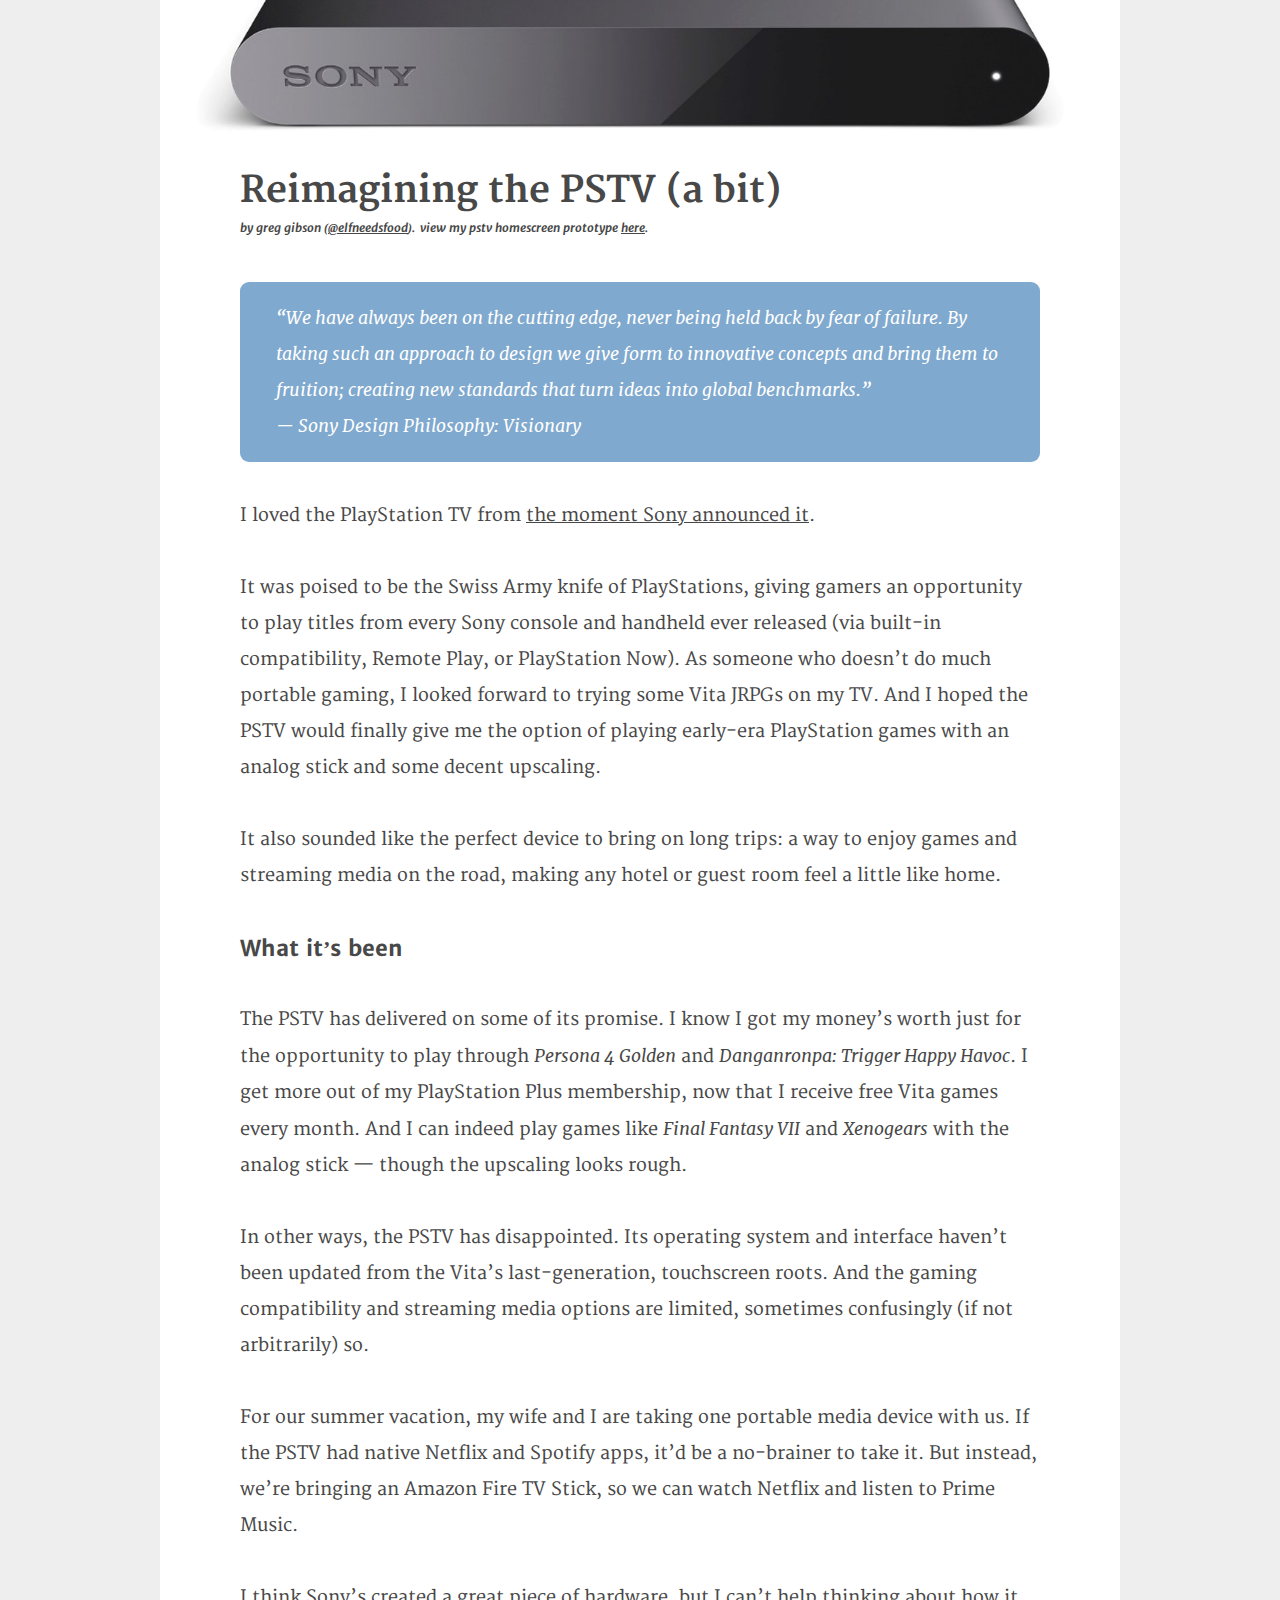
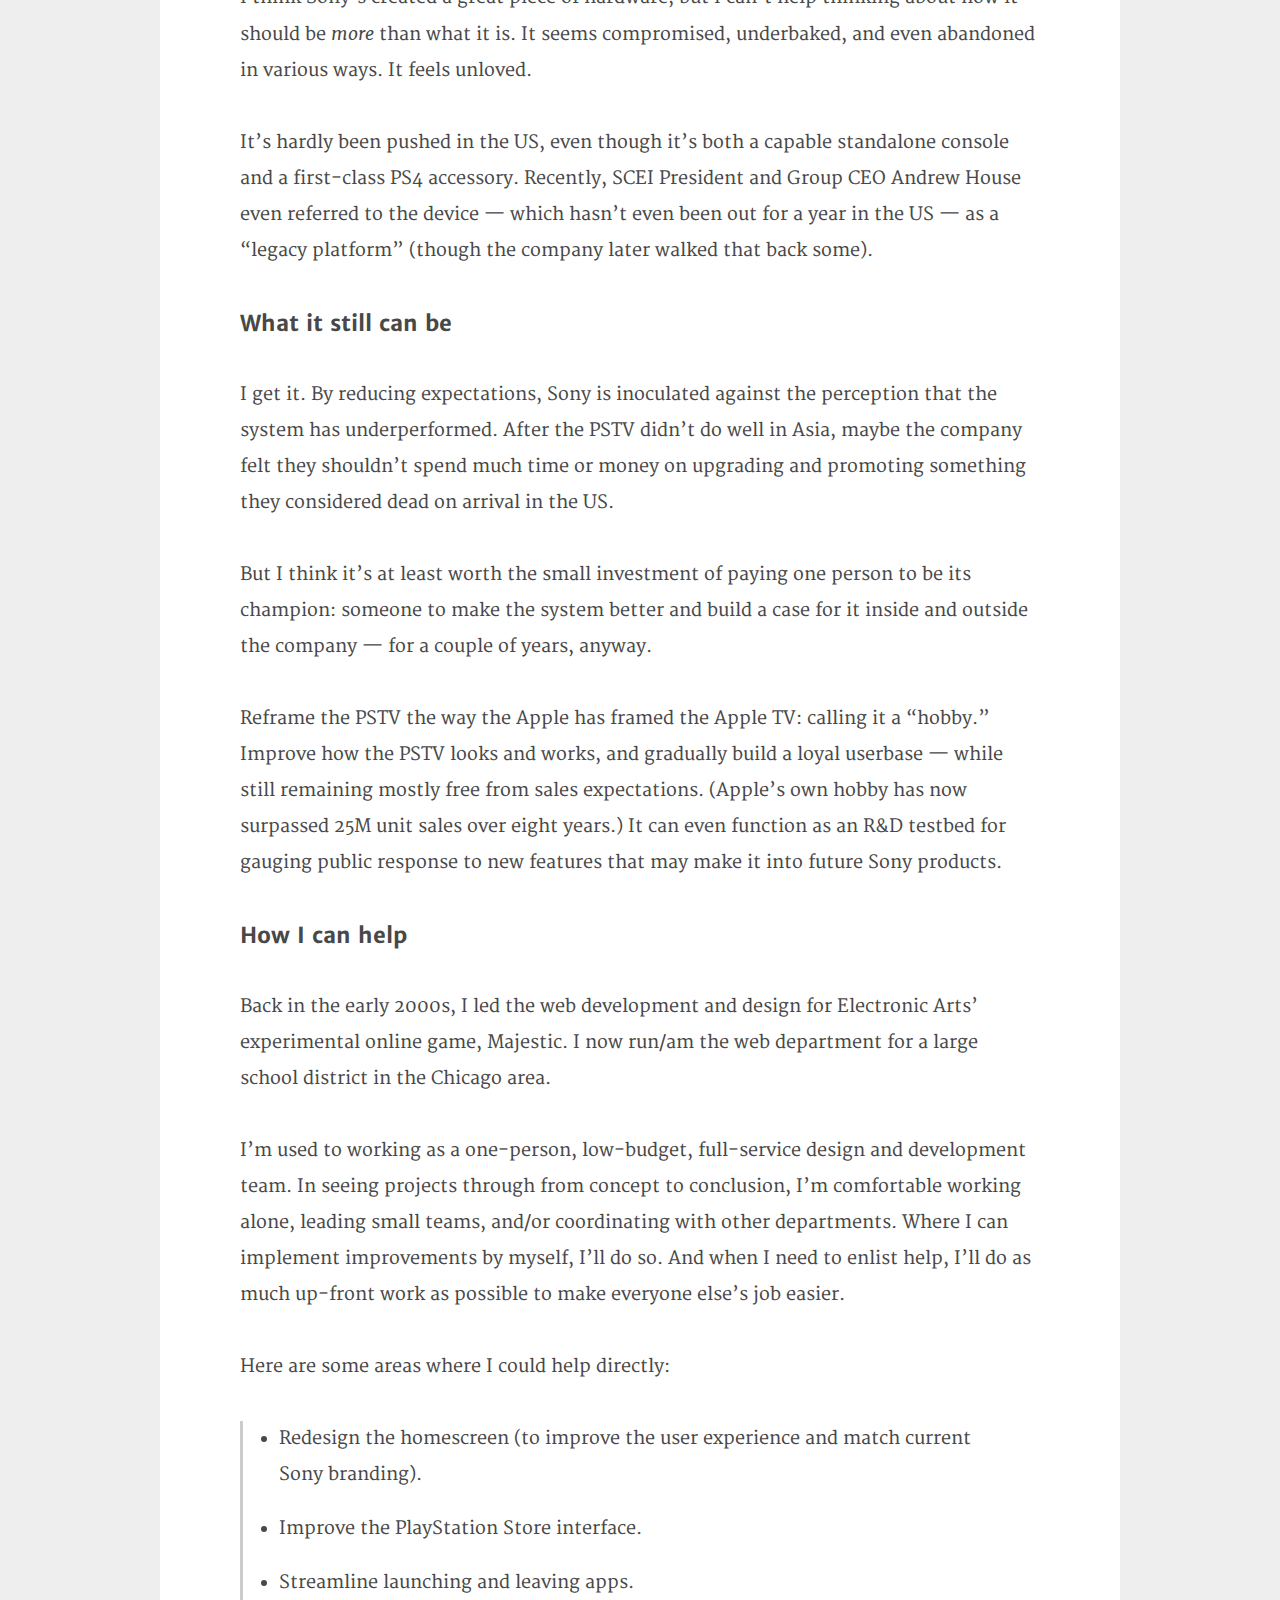
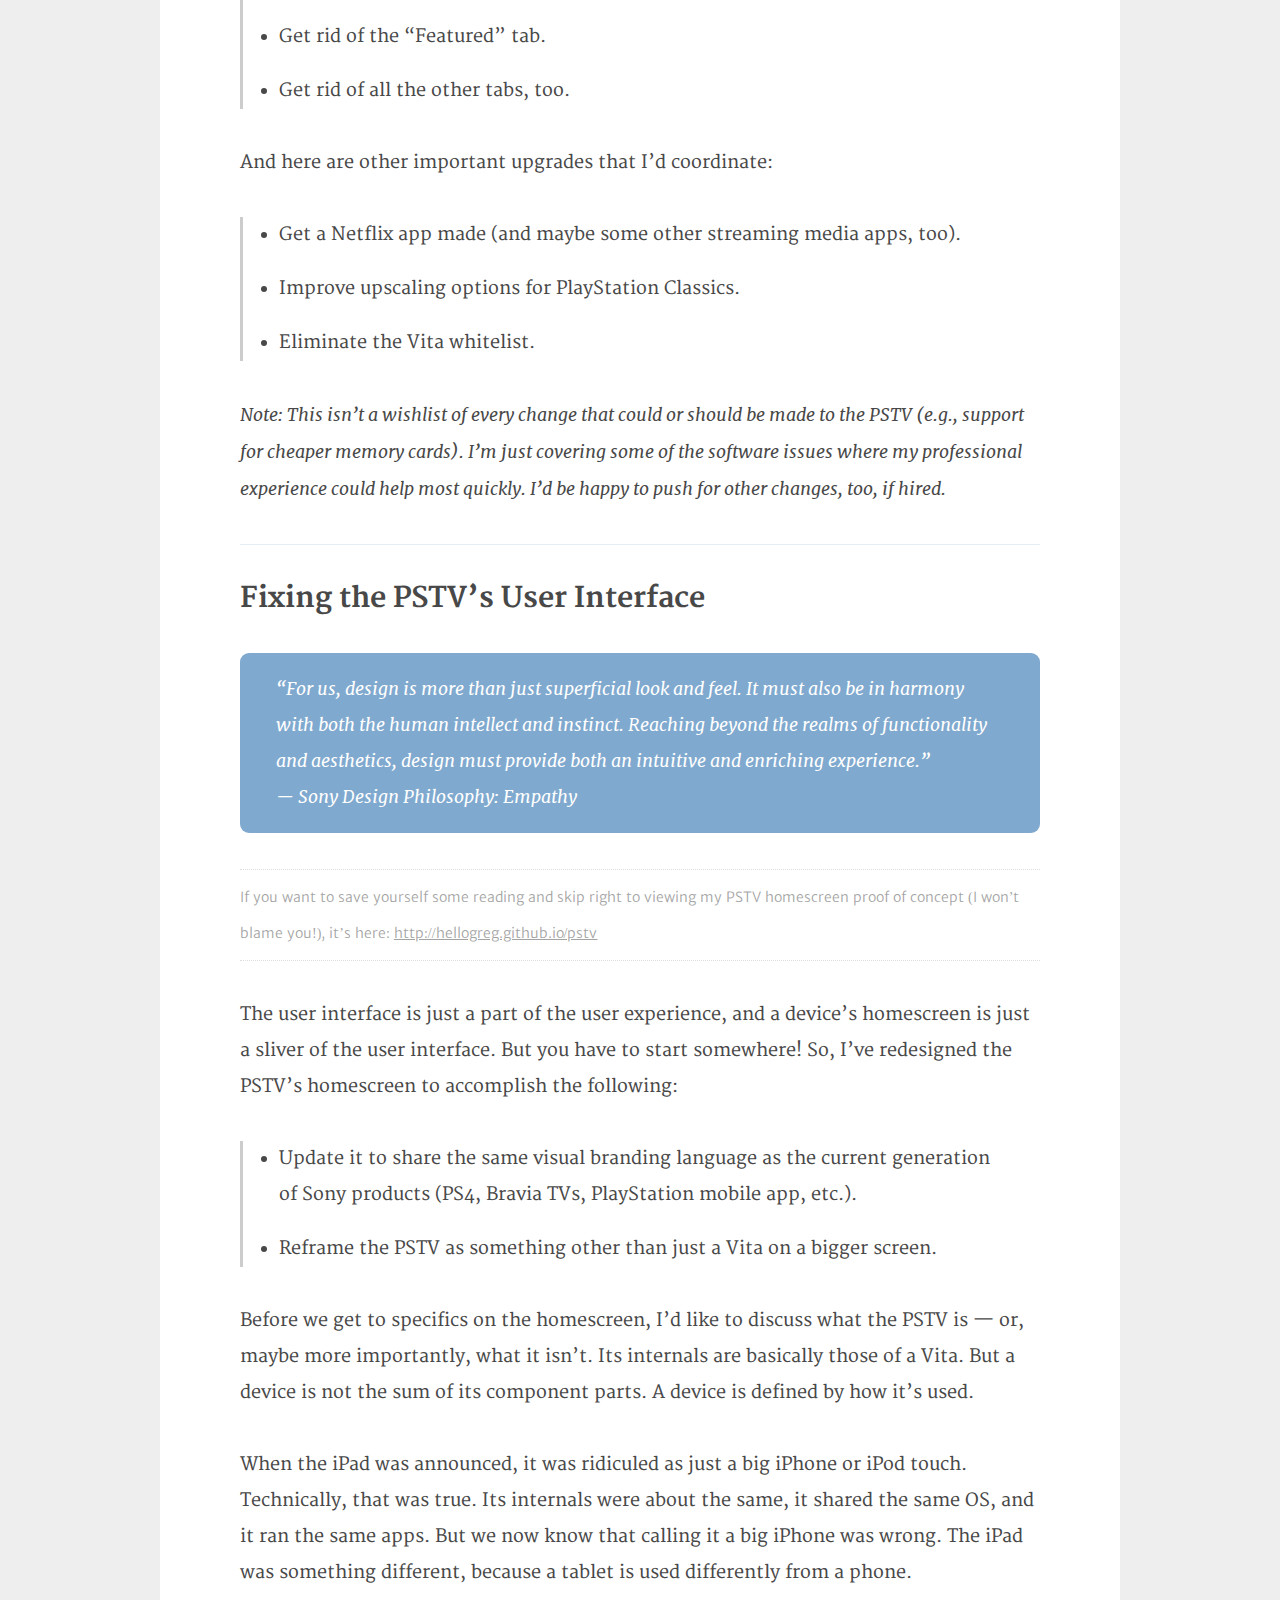
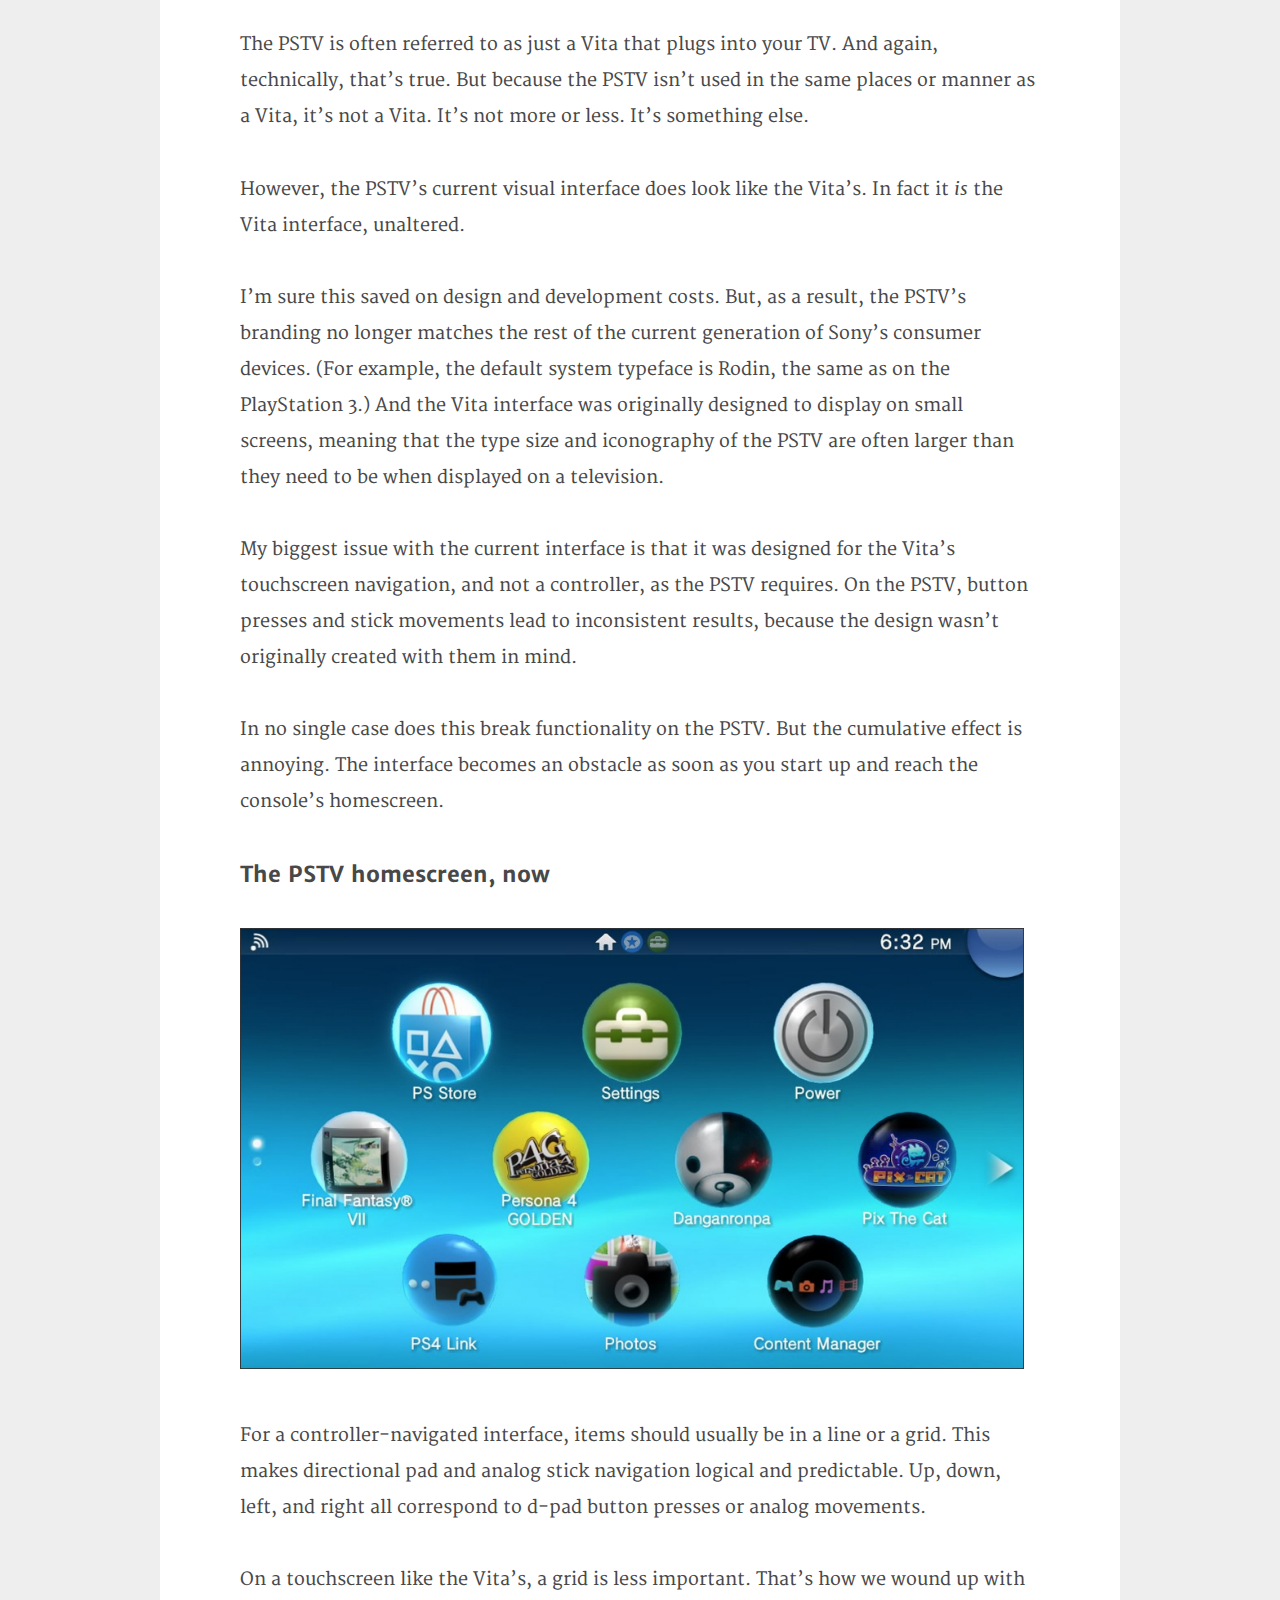
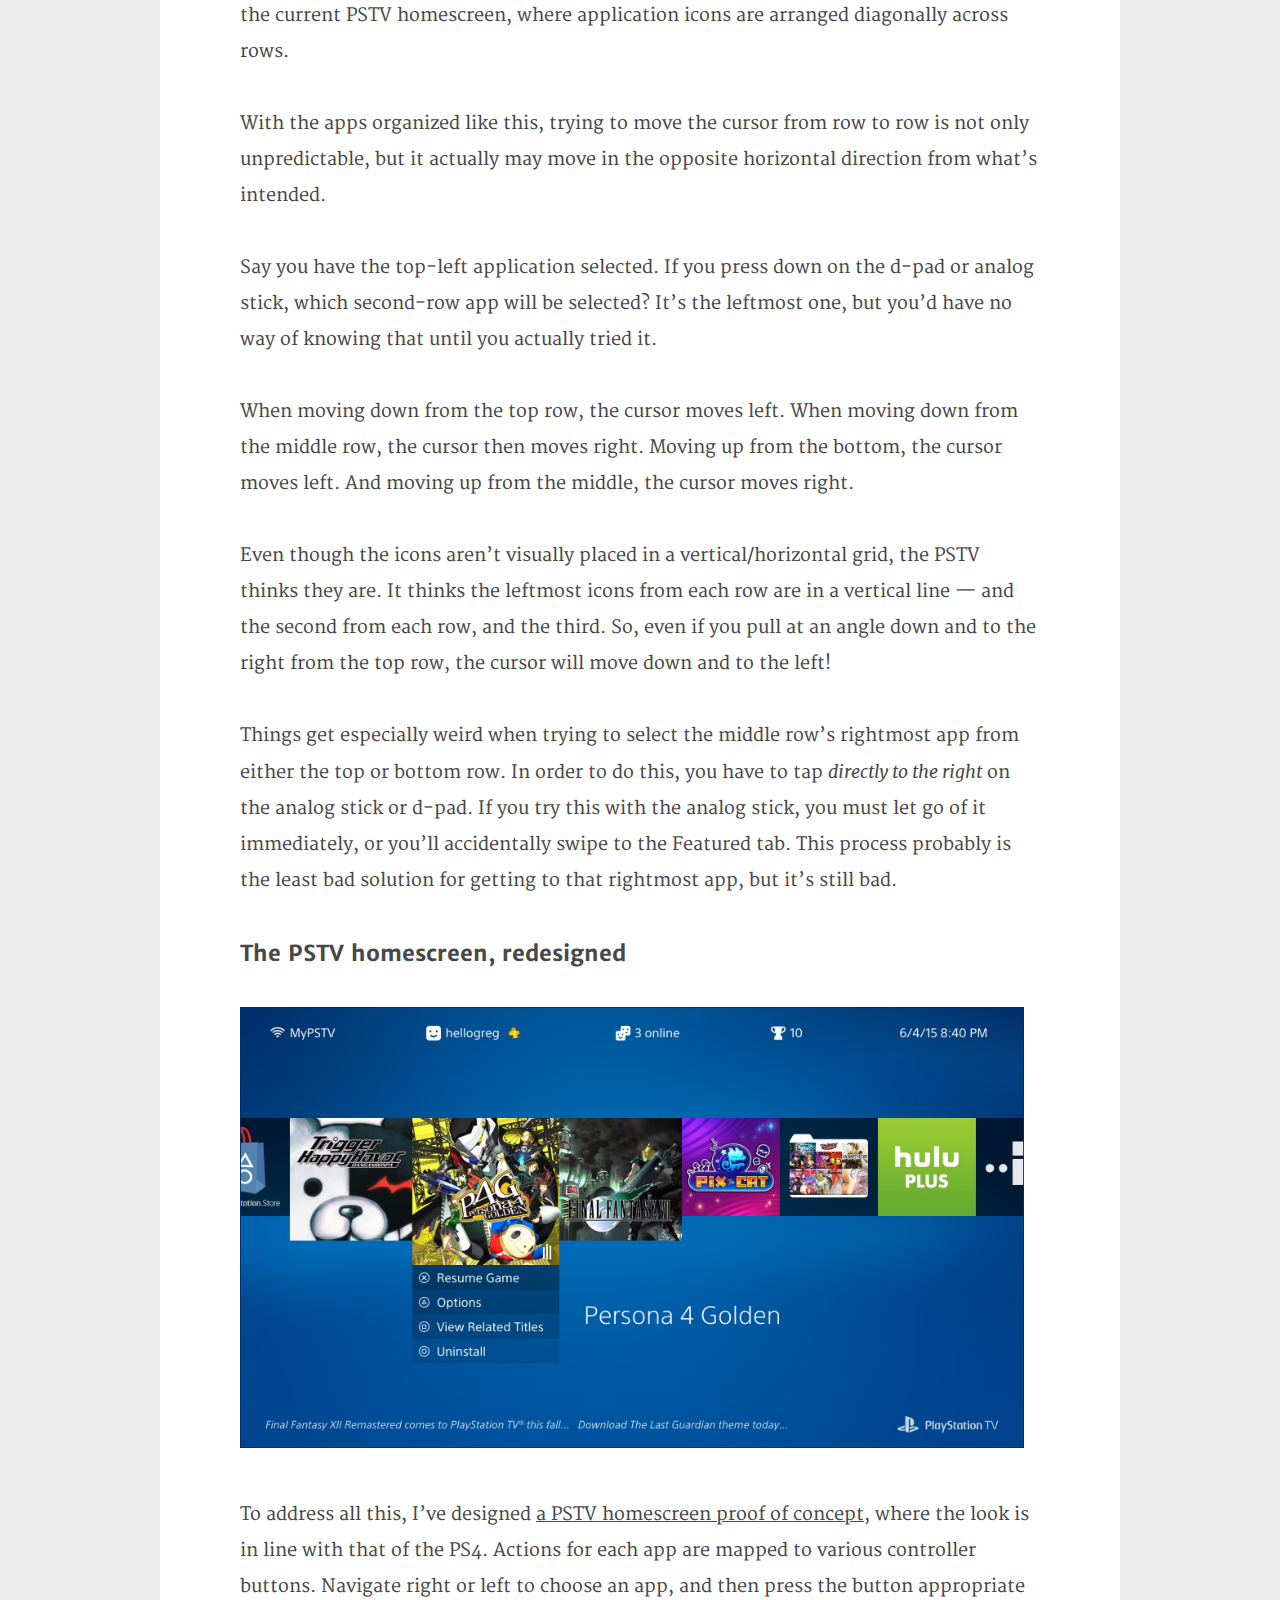
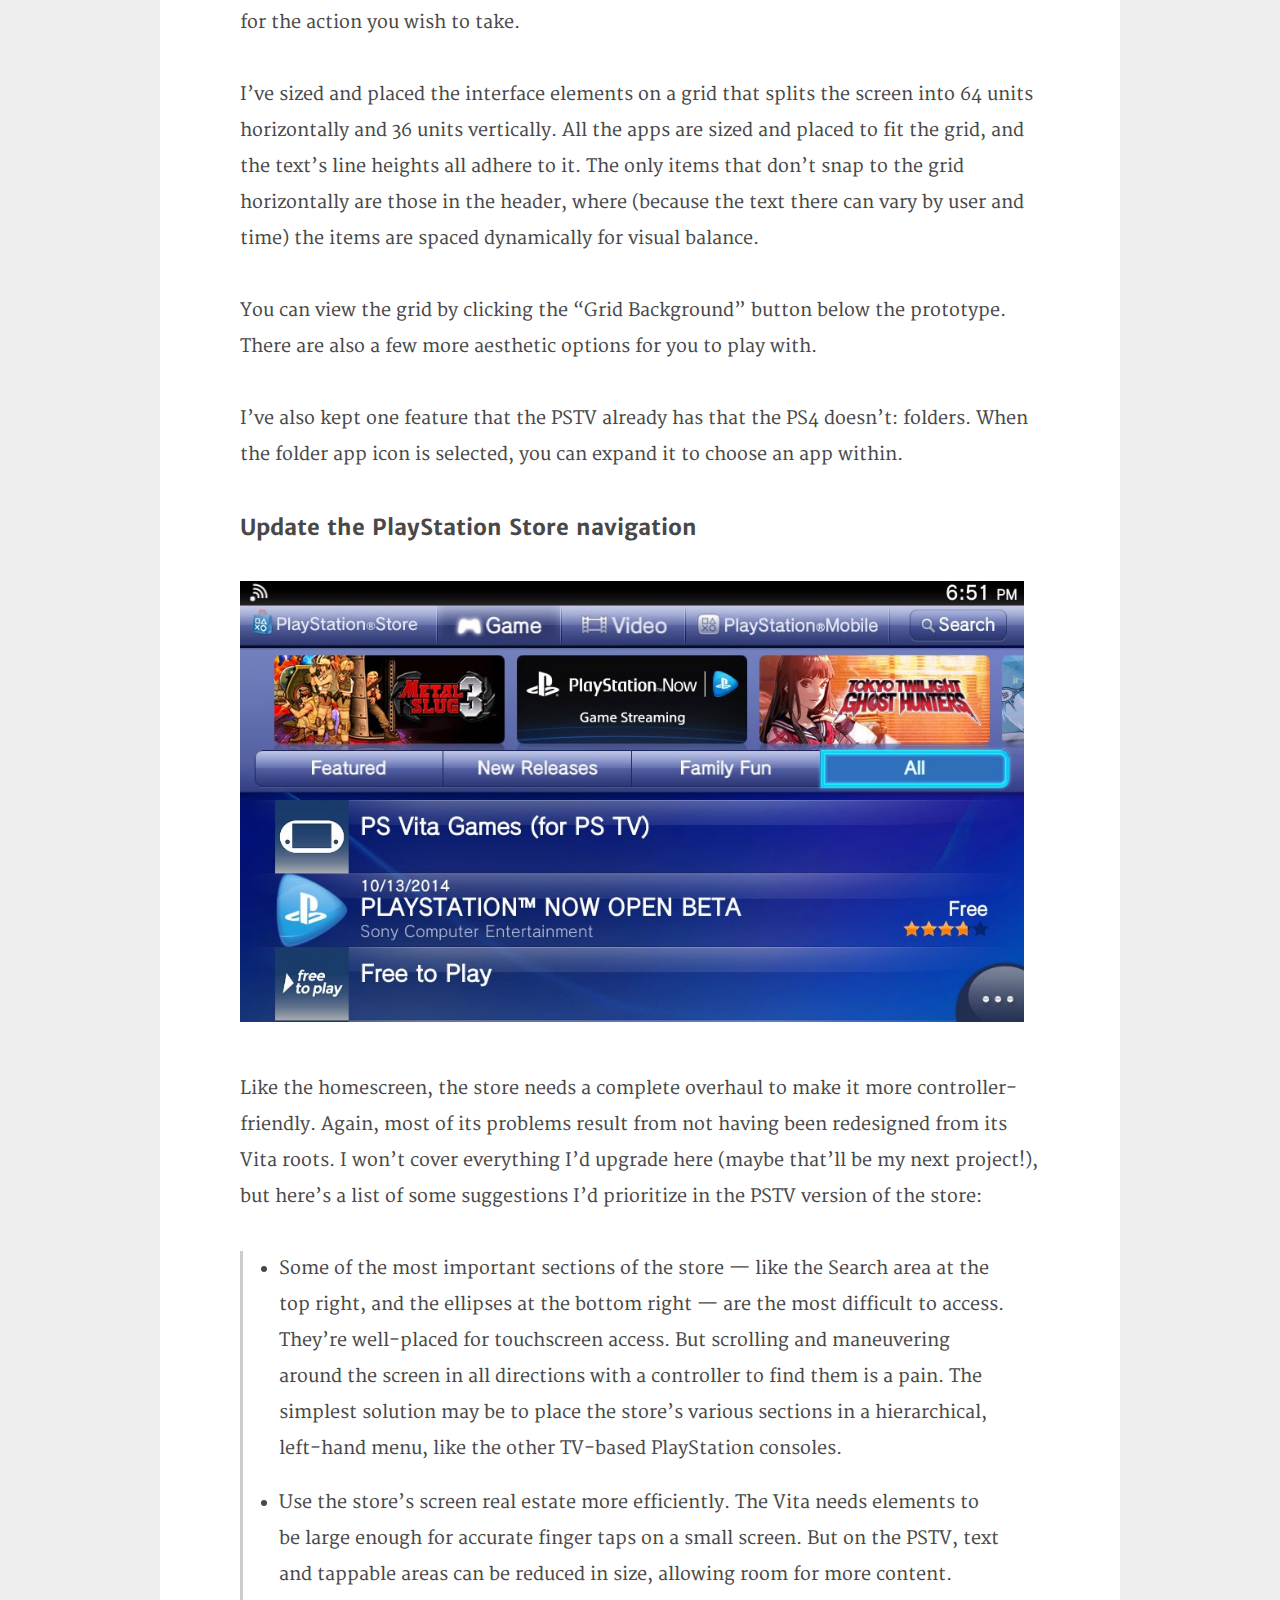
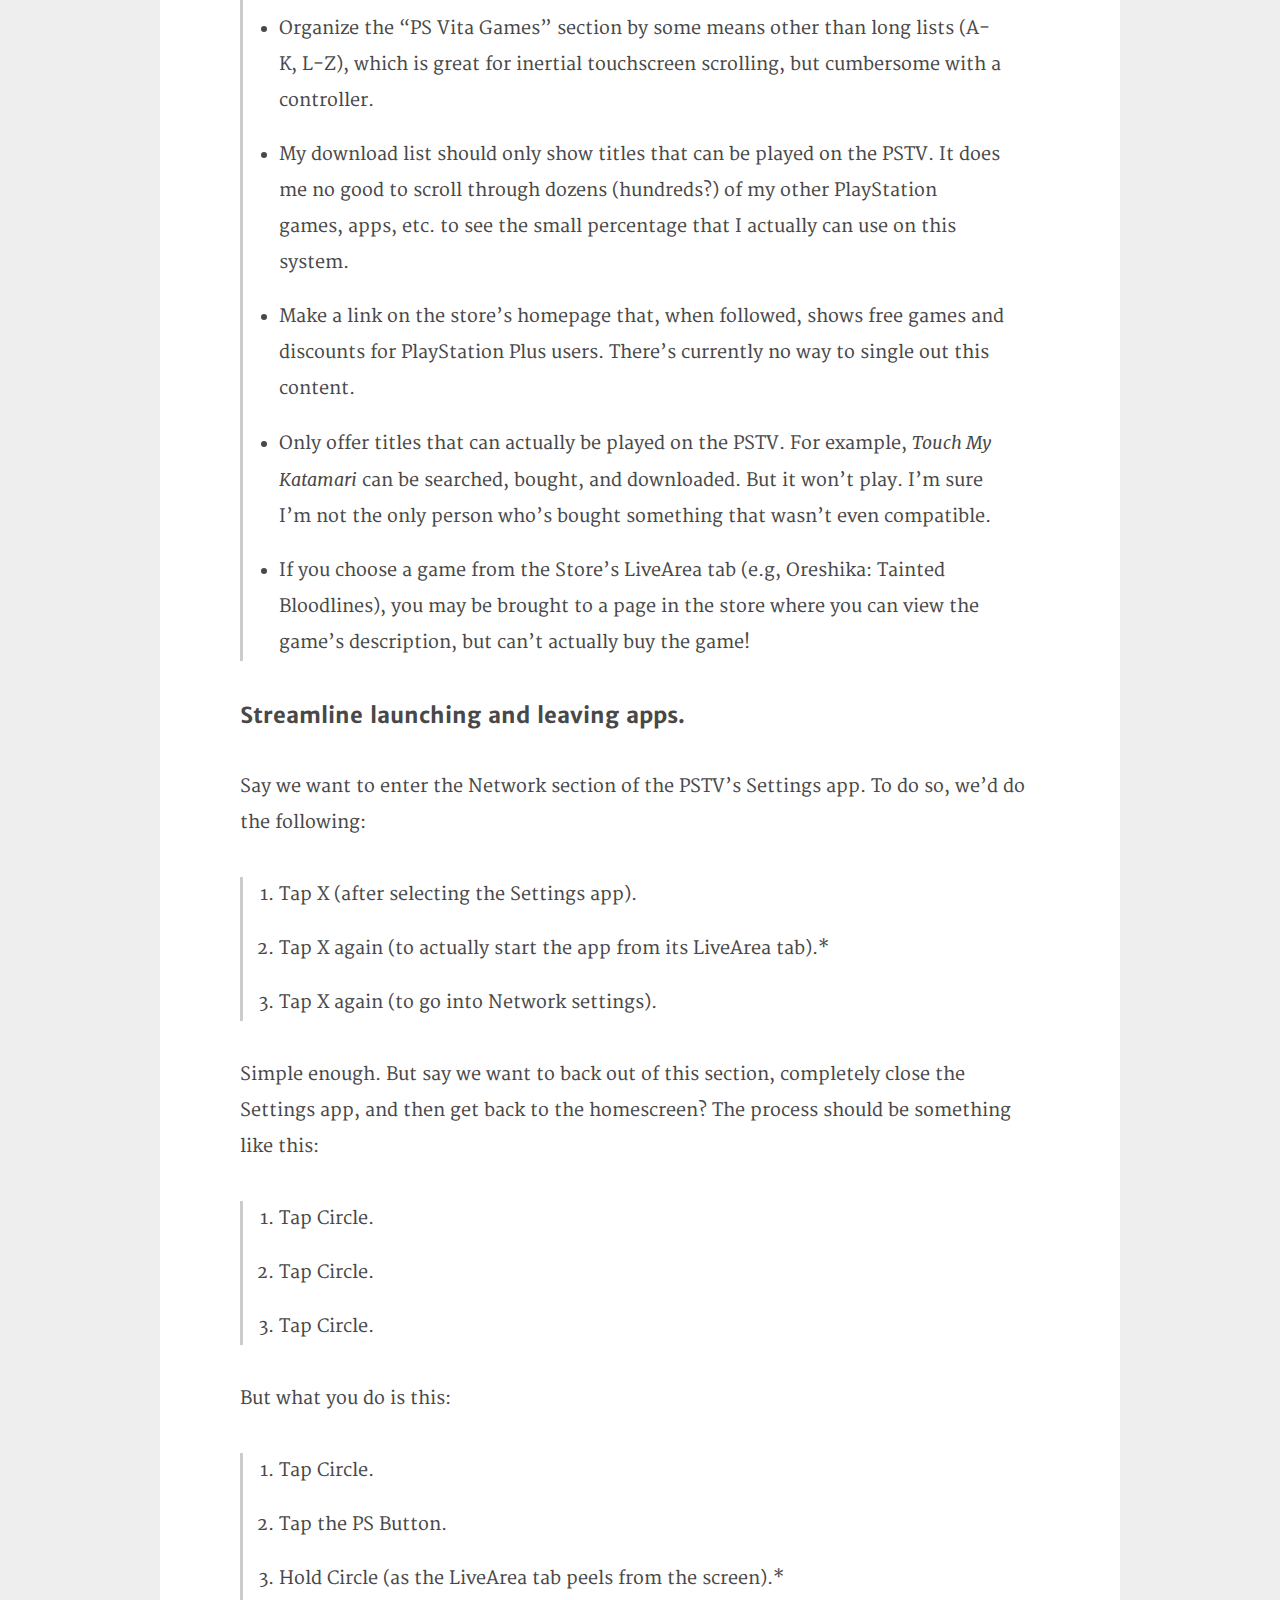
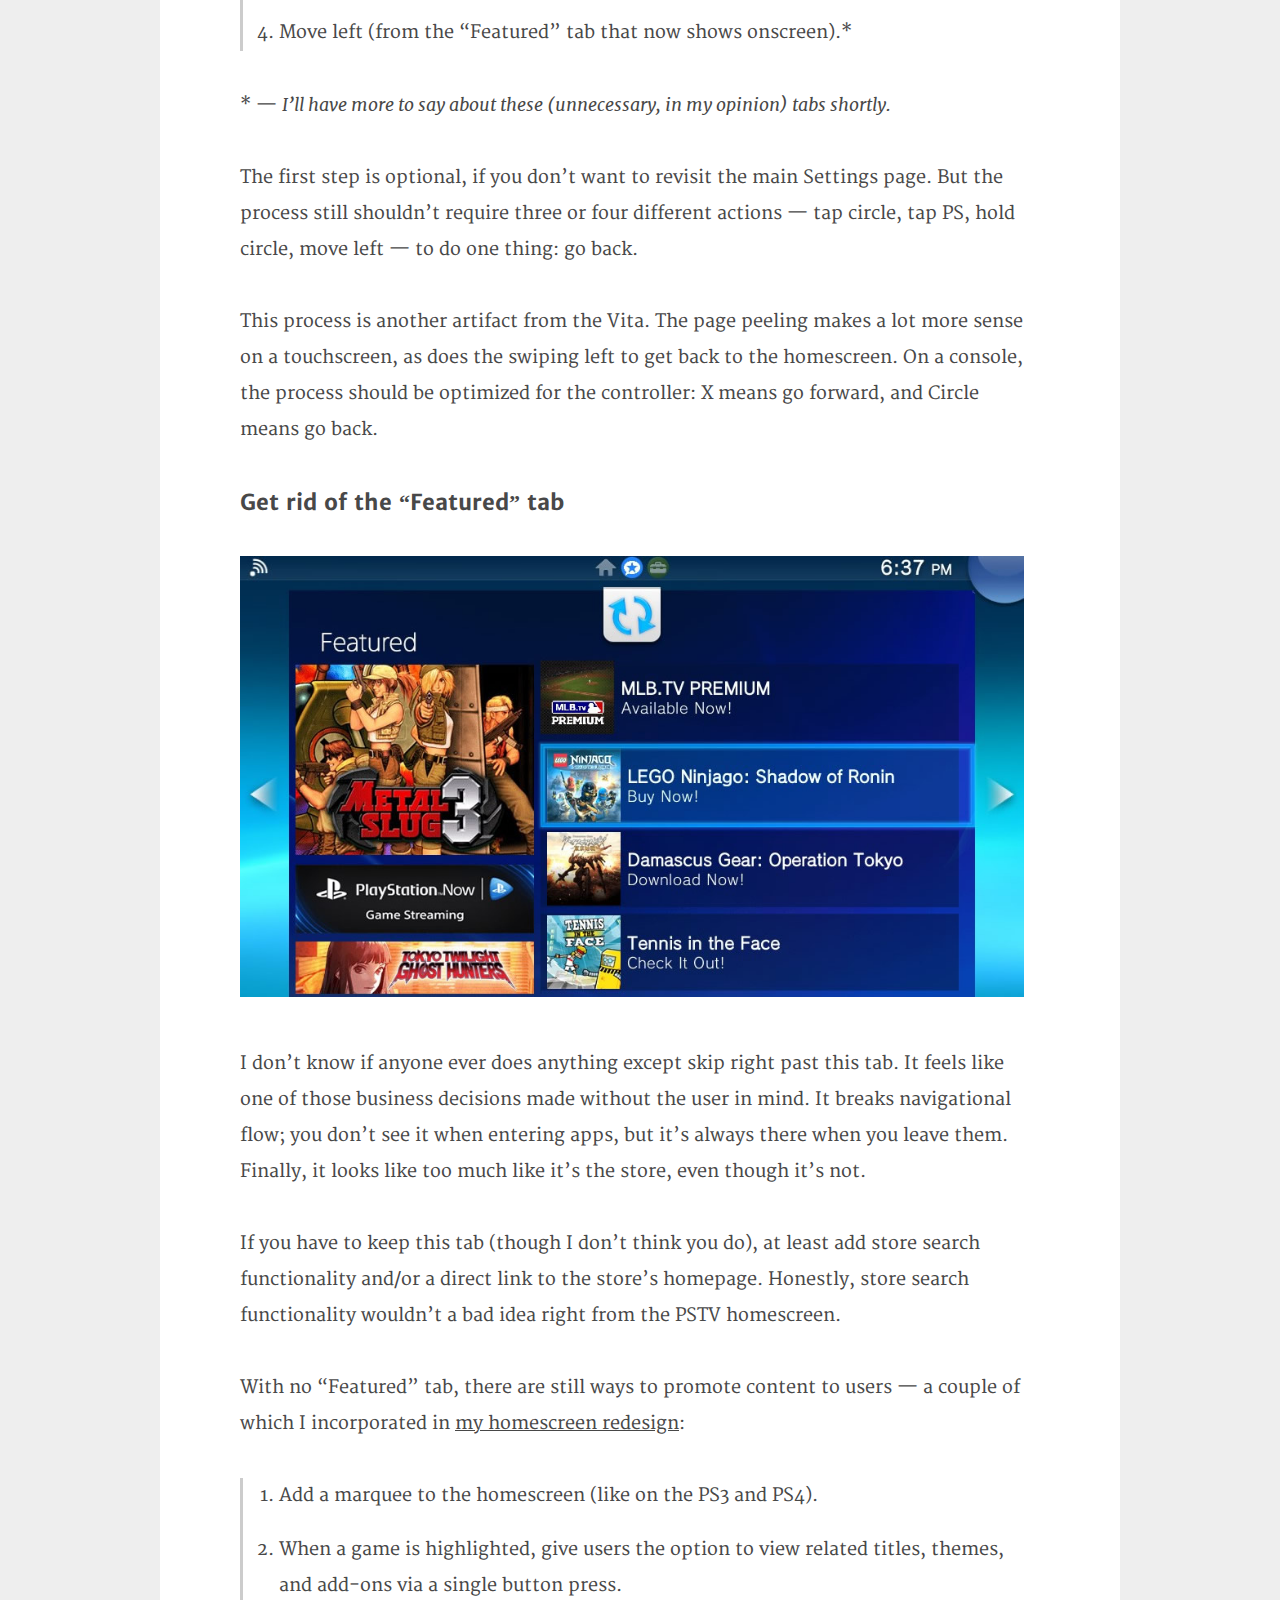
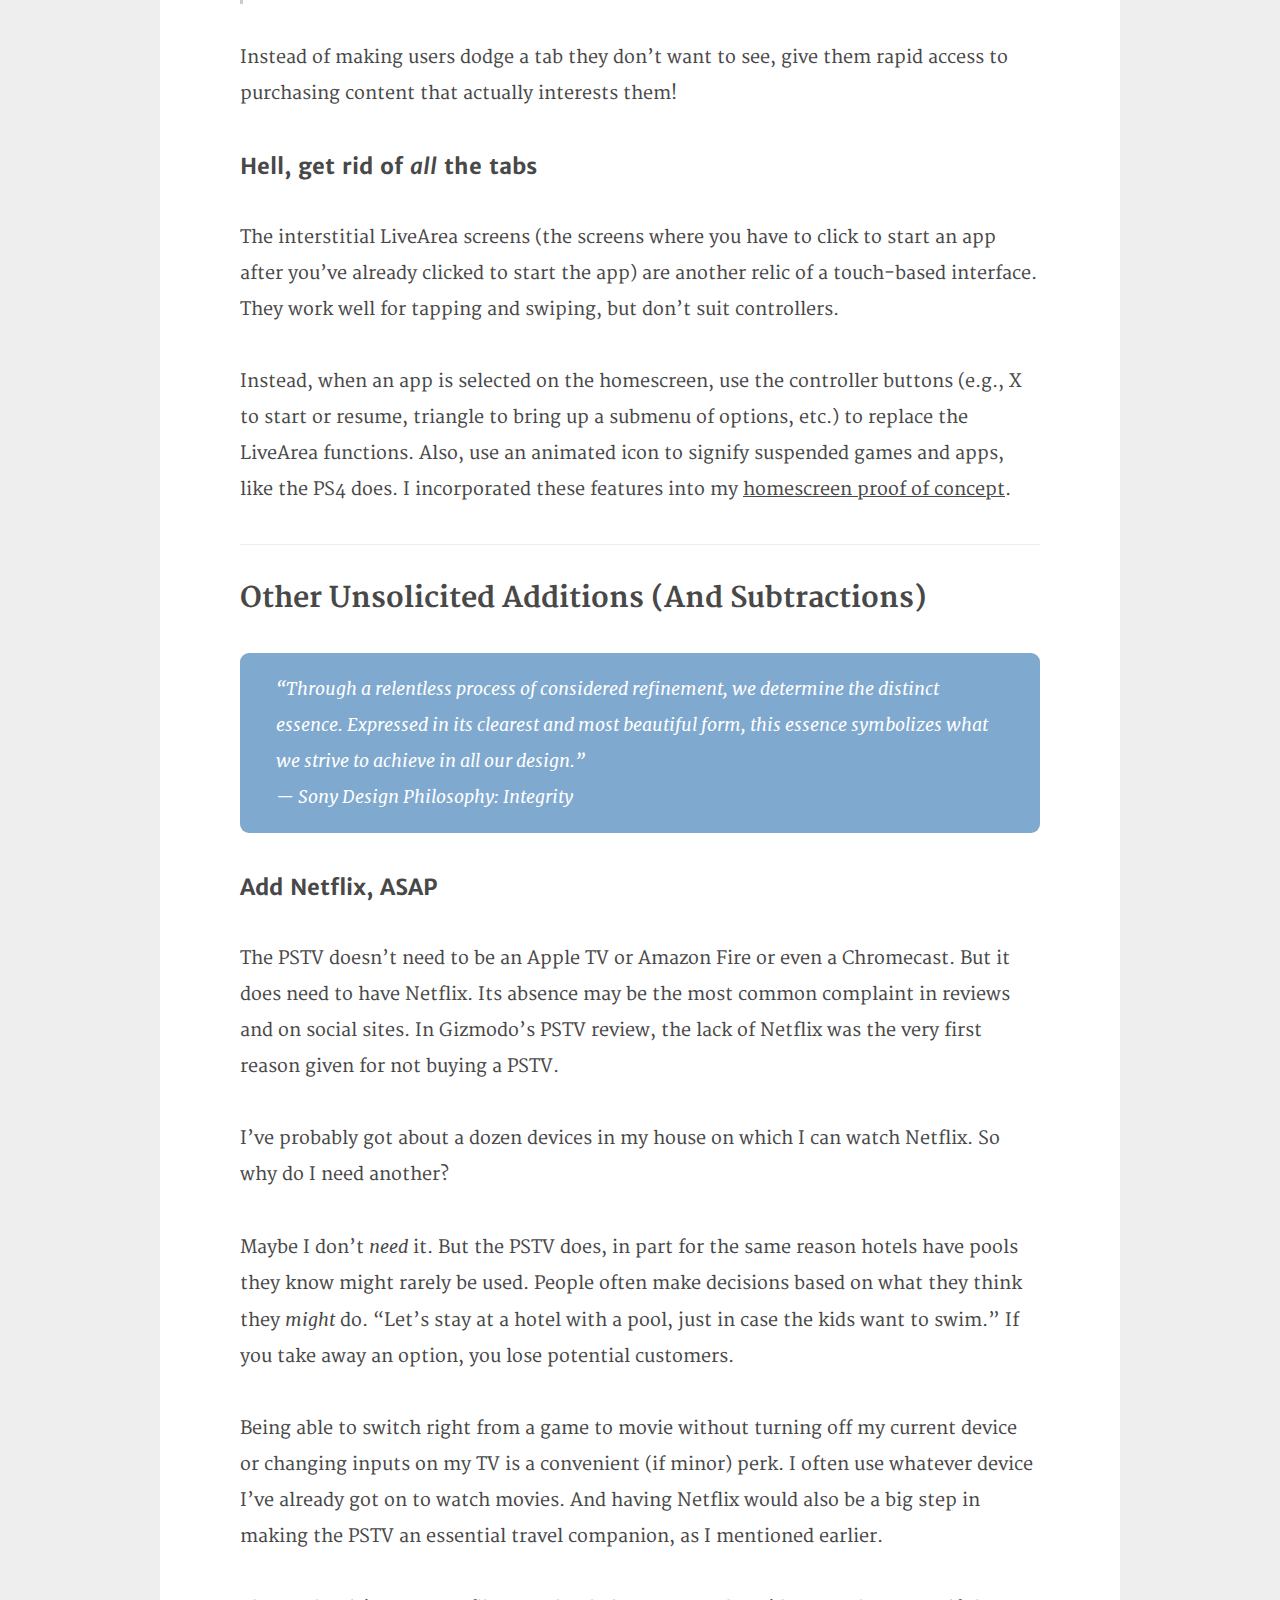
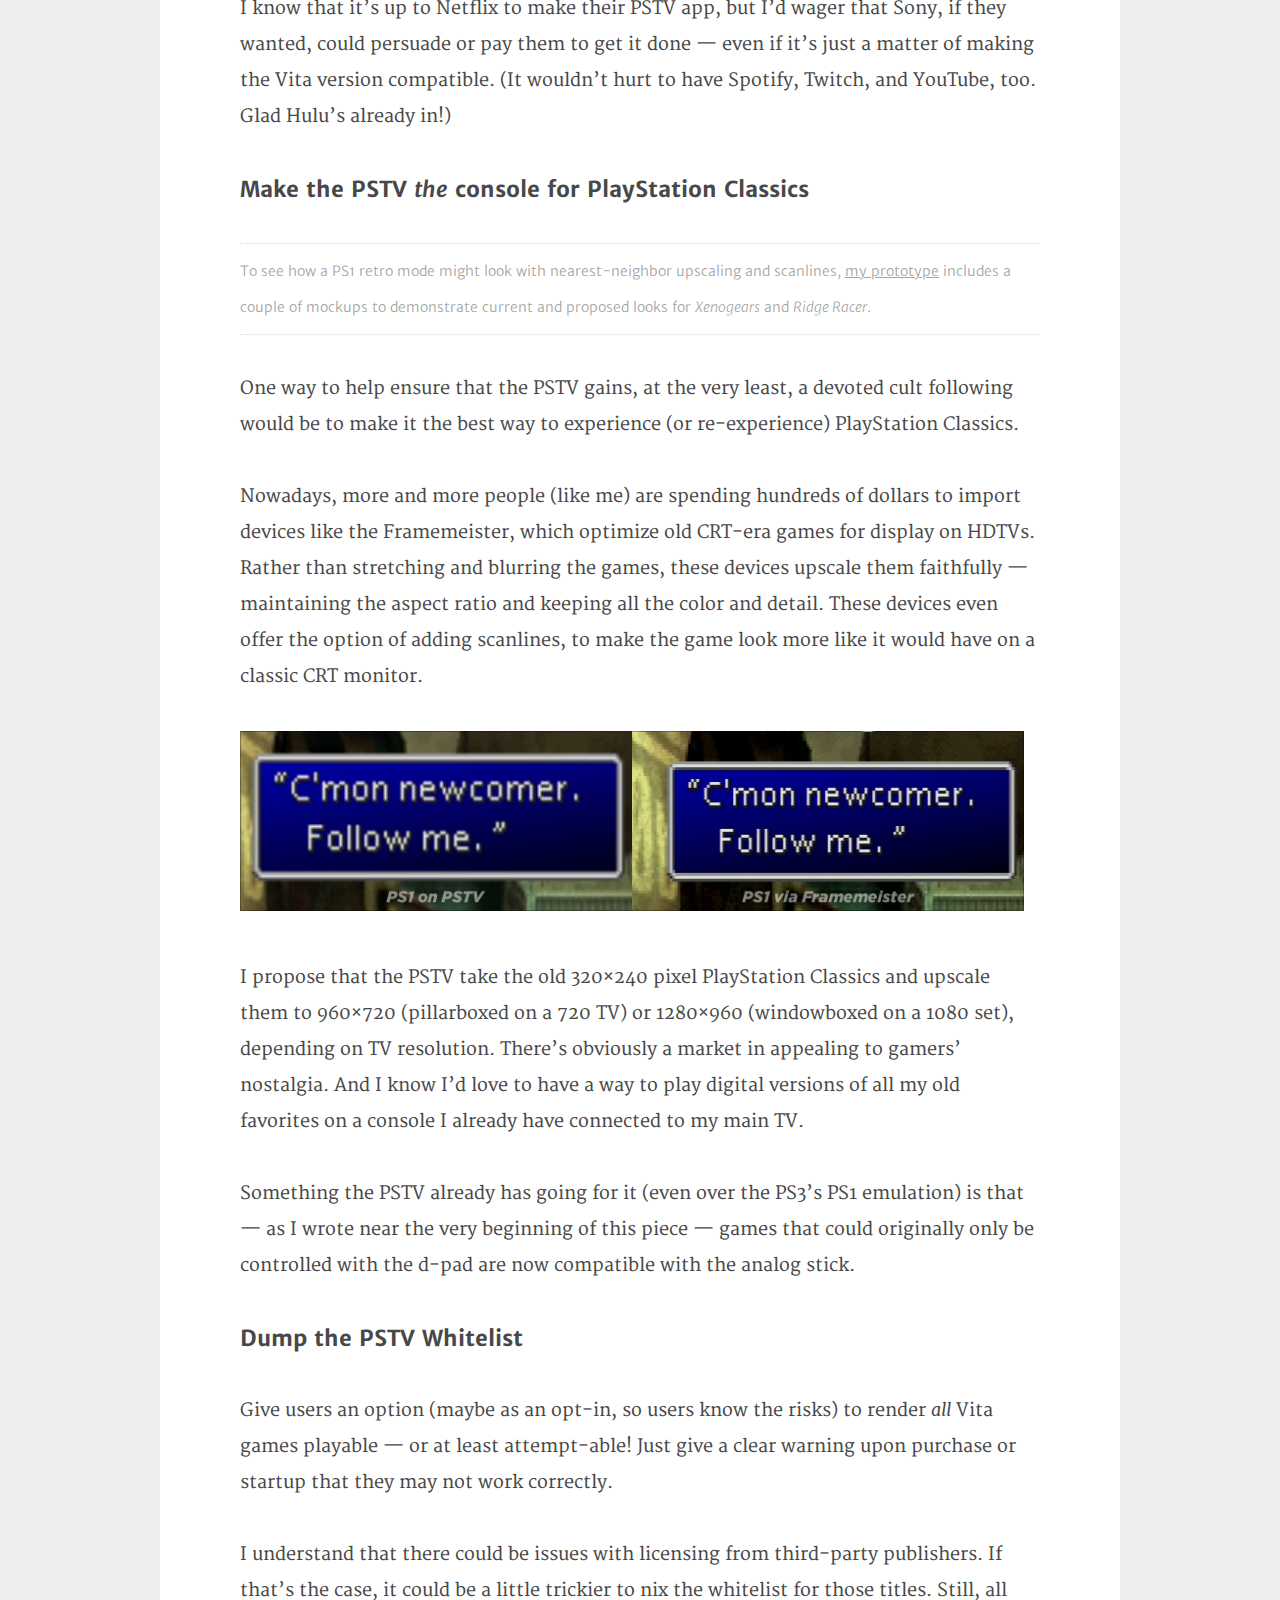
==== commit 121802f2: "Updated article text. Added retro mode psx images without scanlines." ====
--- a/about.html
+++ b/about.html
@@ -26,7 +26,7 @@
   <p>I think Sony’s created a great piece of hardware, but I can’t help thinking about how it should be <em>more</em> than what it is. It seems compromised, underbaked, and even abandoned in various ways. It feels unloved.</p>
   <p>It’s hardly been pushed in the US, even though it’s both a capable standalone console and a first-class PS4 accessory. Recently, SCEI President and Group CEO Andrew House even referred to the device — which hasn’t even been out for a year in the US — as a “legacy platform” (though the company later walked that back some).</p>
   <h3 id="what-it-still-can-be"><a name="what-it-still-can-be" href="#what-it-still-can-be"></a>What it still can be</h3>
-  <p>I get it. By reducing expectations, Sony is inoculated against the perception that the system has underperformed. After the PSTV didn’t do well in Asia, the company felt they shouldn’t spend much time or money on upgrading and promoting something they considered dead on arrival in the US.</p>
+  <p>I get it. By reducing expectations, Sony is inoculated against the perception that the system has underperformed. After the PSTV didn’t do well in Asia, maybe the company felt they shouldn’t spend much time or money on upgrading and promoting something they considered dead on arrival in the US.</p>
   <p>But I think it’s at least worth the small investment of paying one person to be its champion: someone to make the system better and build a case for it inside and outside the company — for a couple of years, anyway.</p>
   <p>Reframe the PSTV the way the Apple has framed the Apple TV: calling it a “hobby.” Improve how the PSTV looks and works, and gradually build a loyal userbase — while still remaining mostly free from sales expectations. (Apple’s own hobby has now surpassed 25M unit sales over eight years.) It can even function as an R&amp;D testbed for gauging public response to new features that may make it into future Sony products.</p>
   <h3 id="how-i-can-help"><a name="how-i-can-help" href="#how-i-can-help"></a>How I can help</h3>
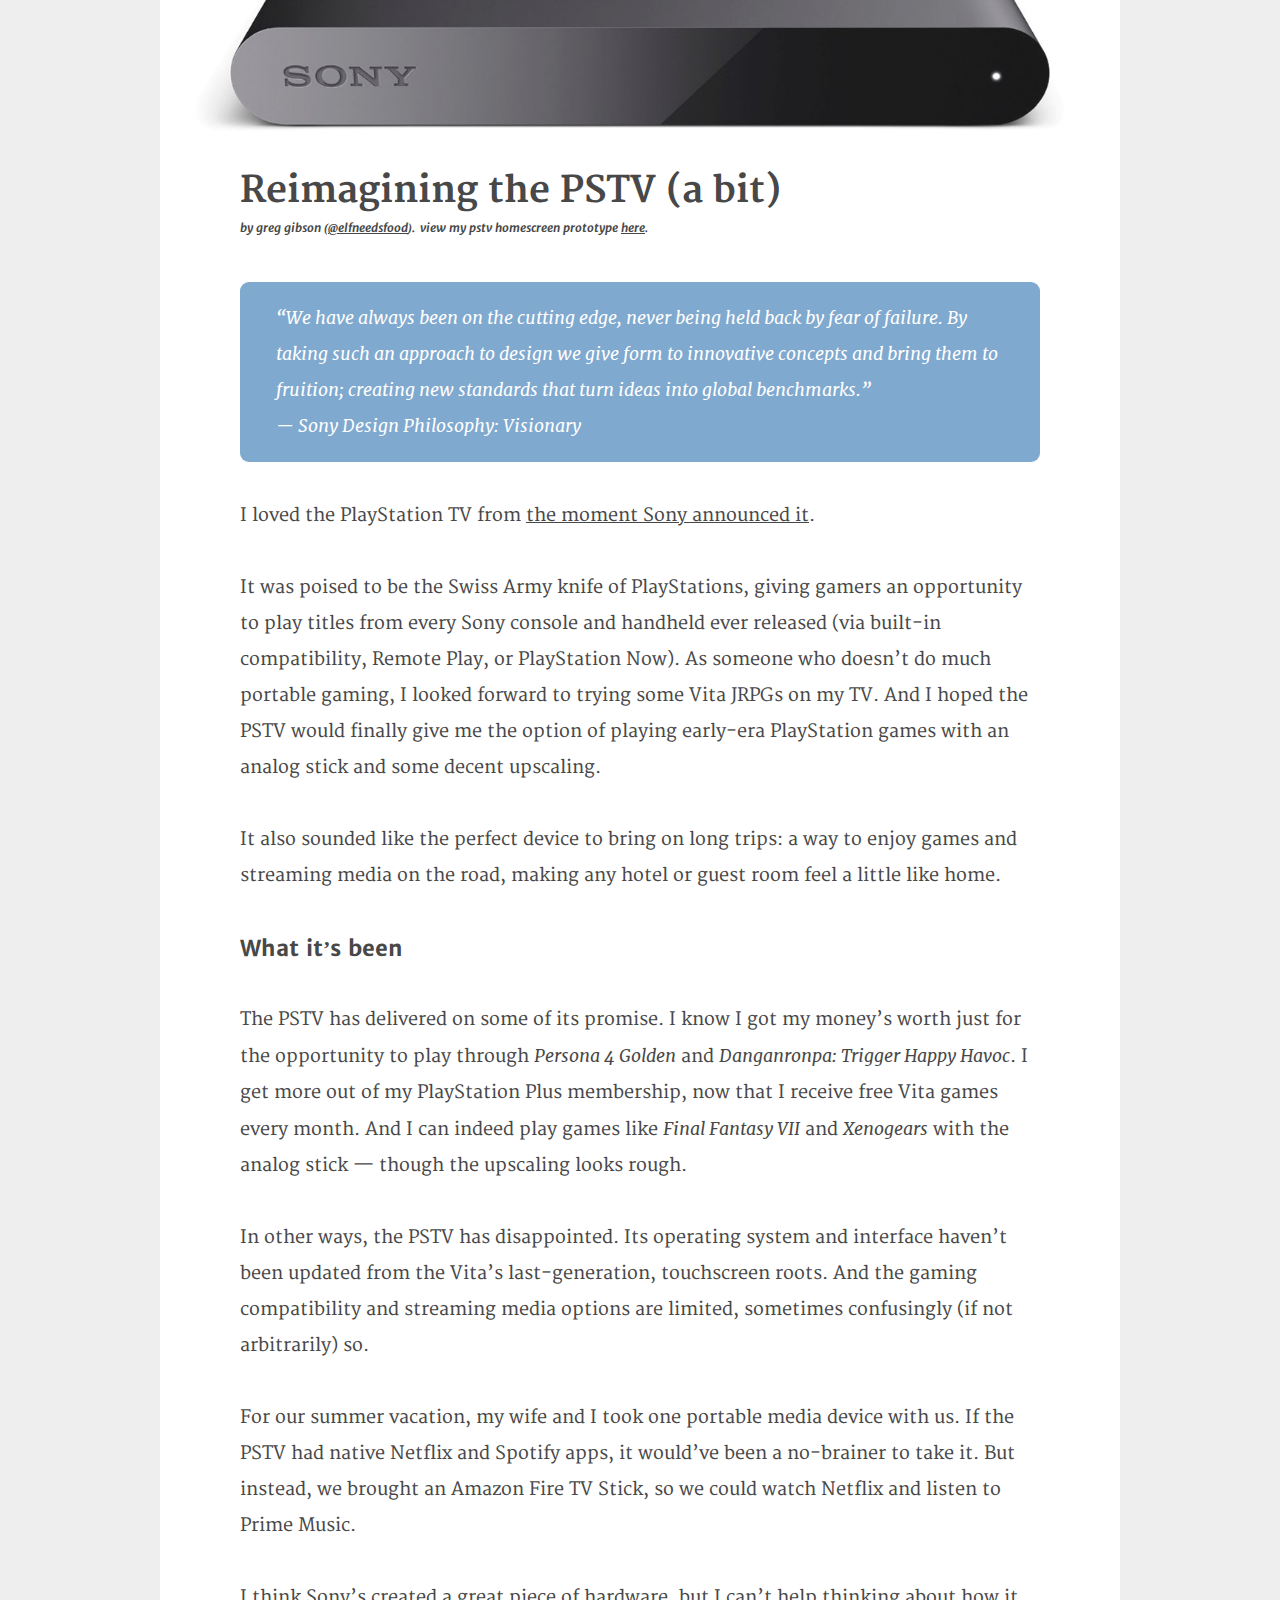
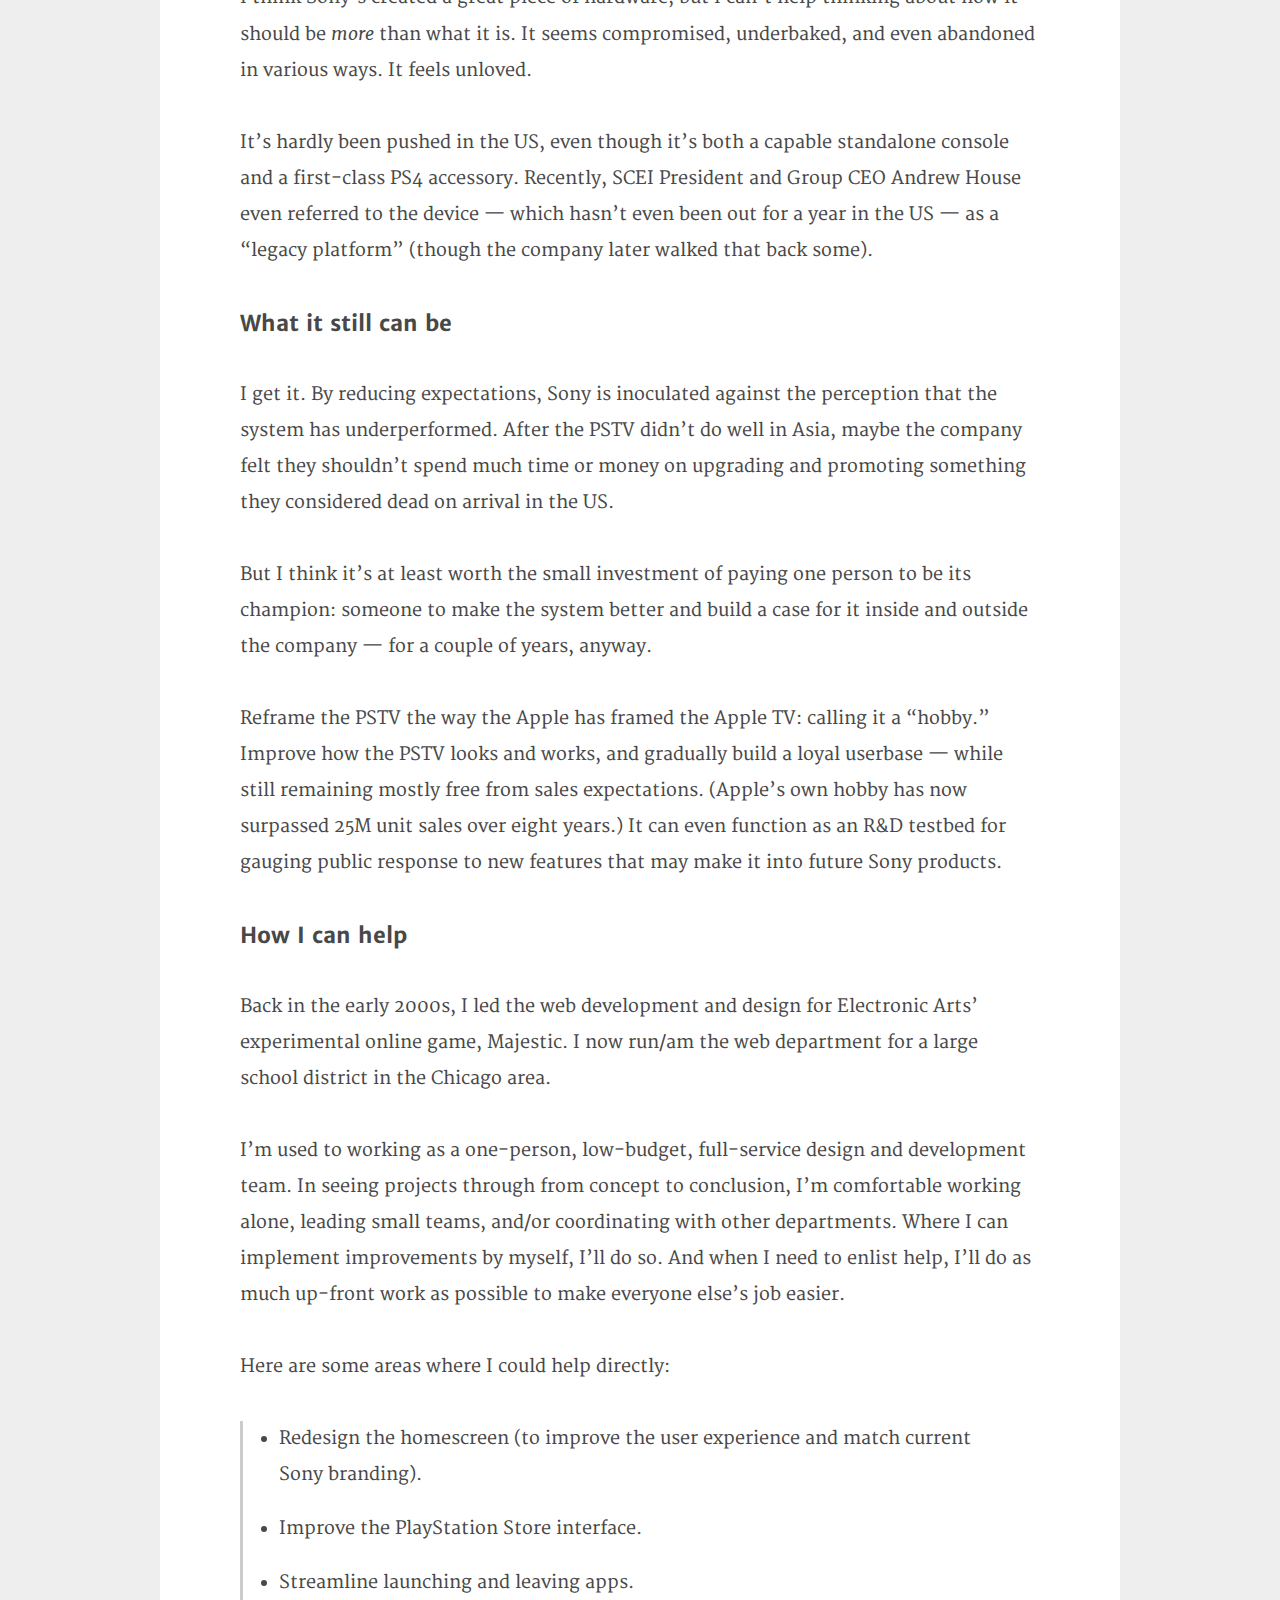
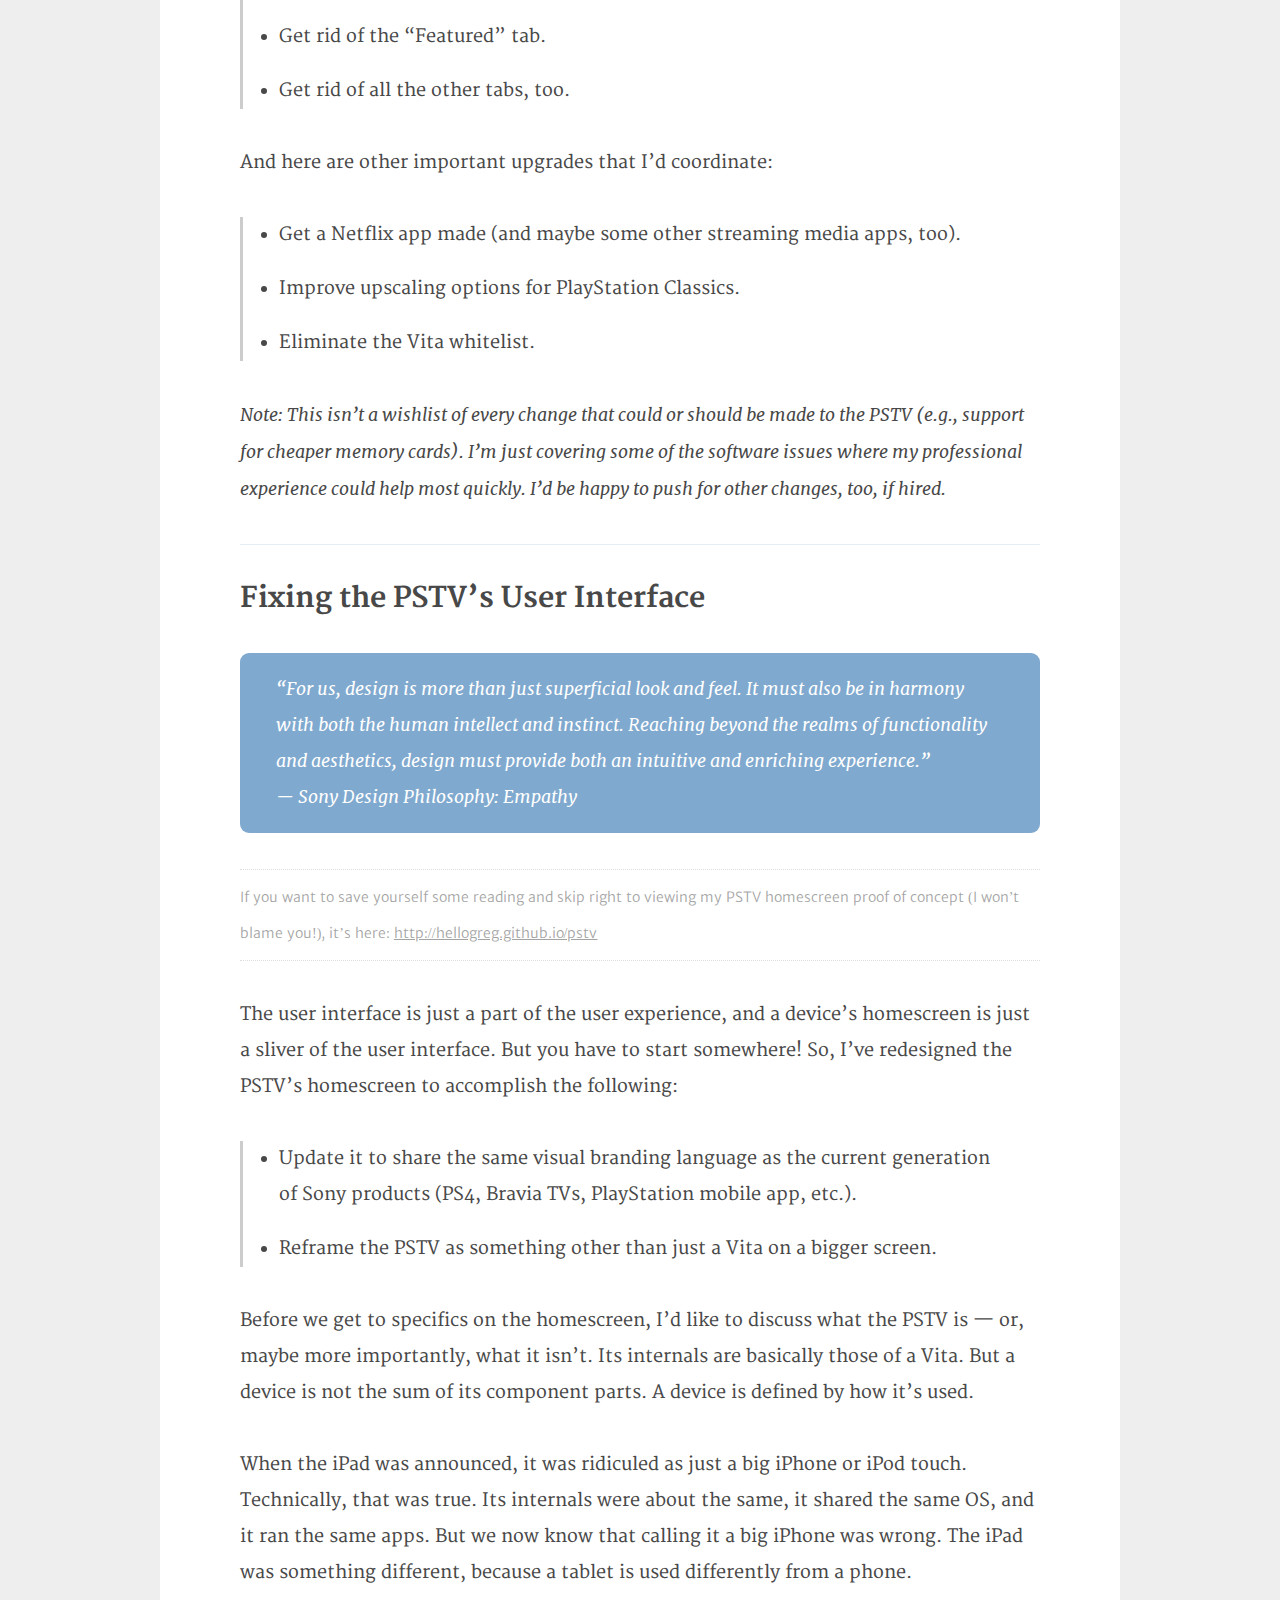
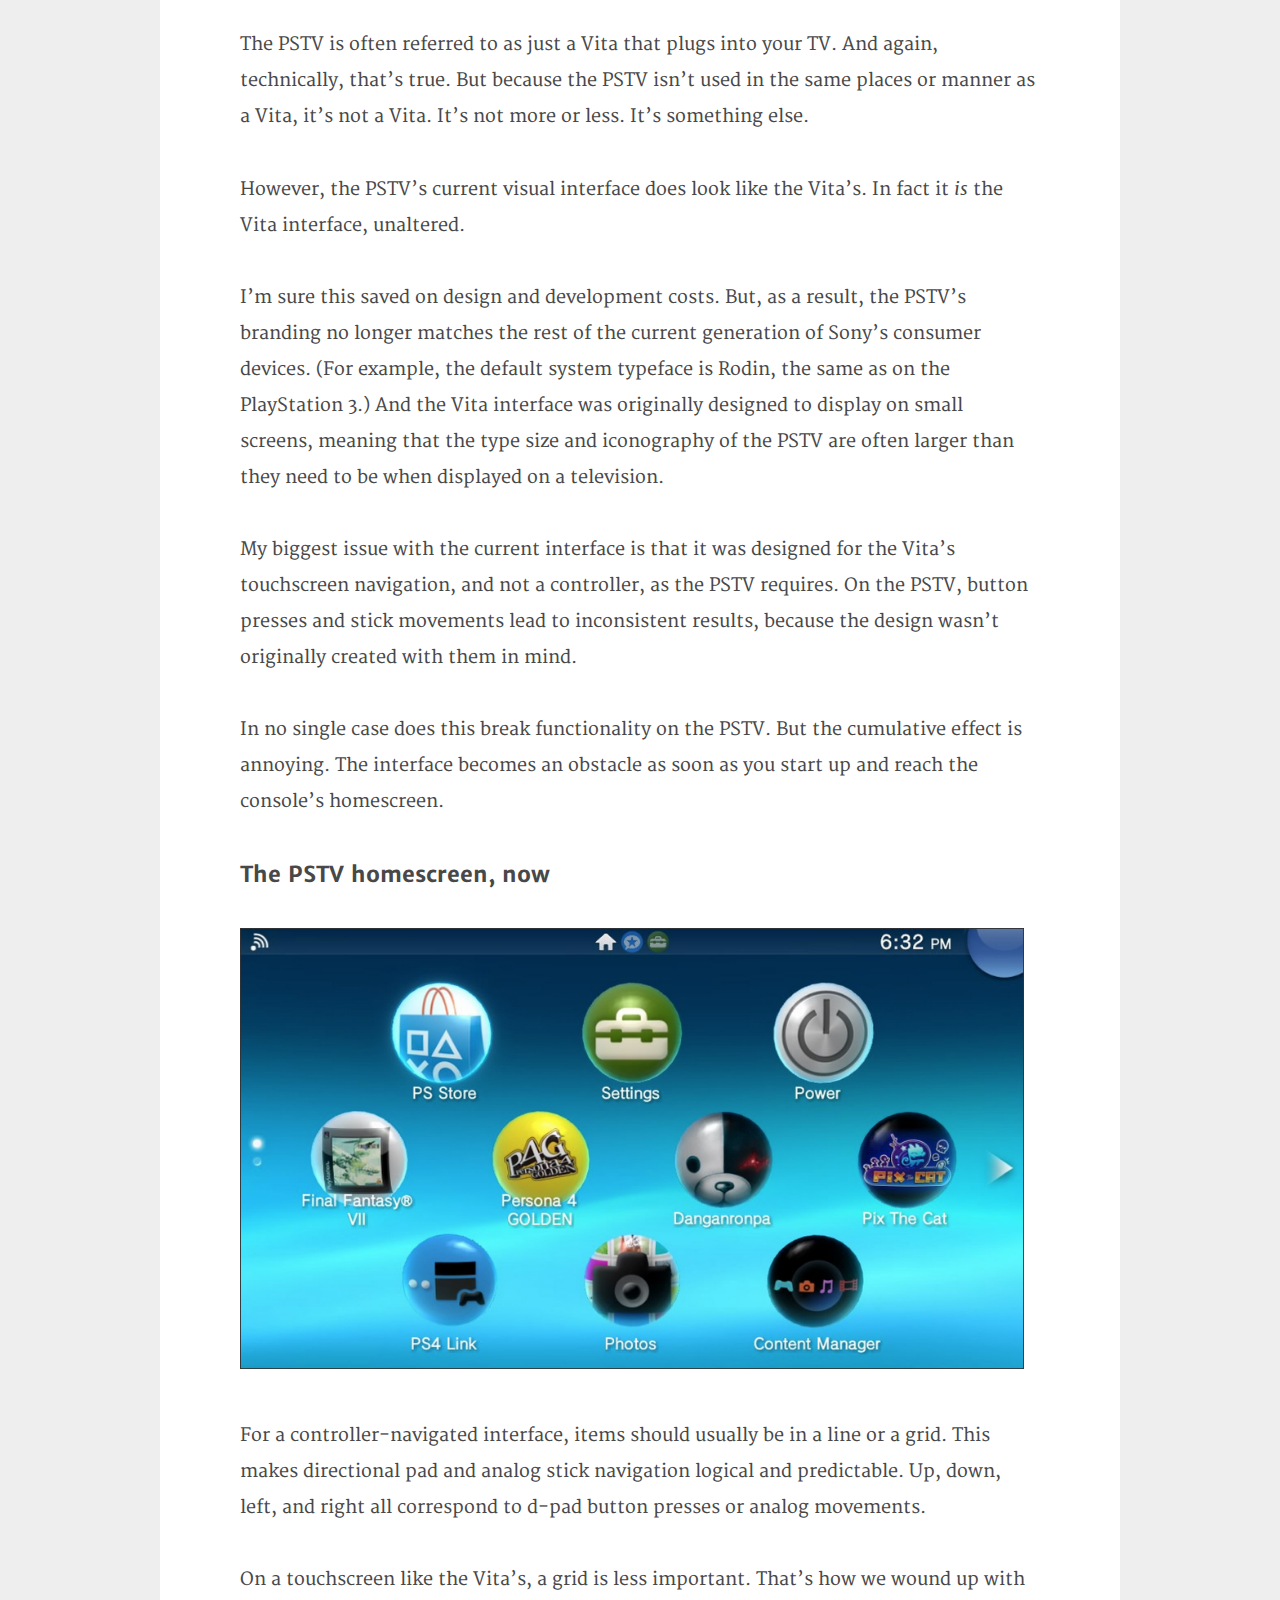
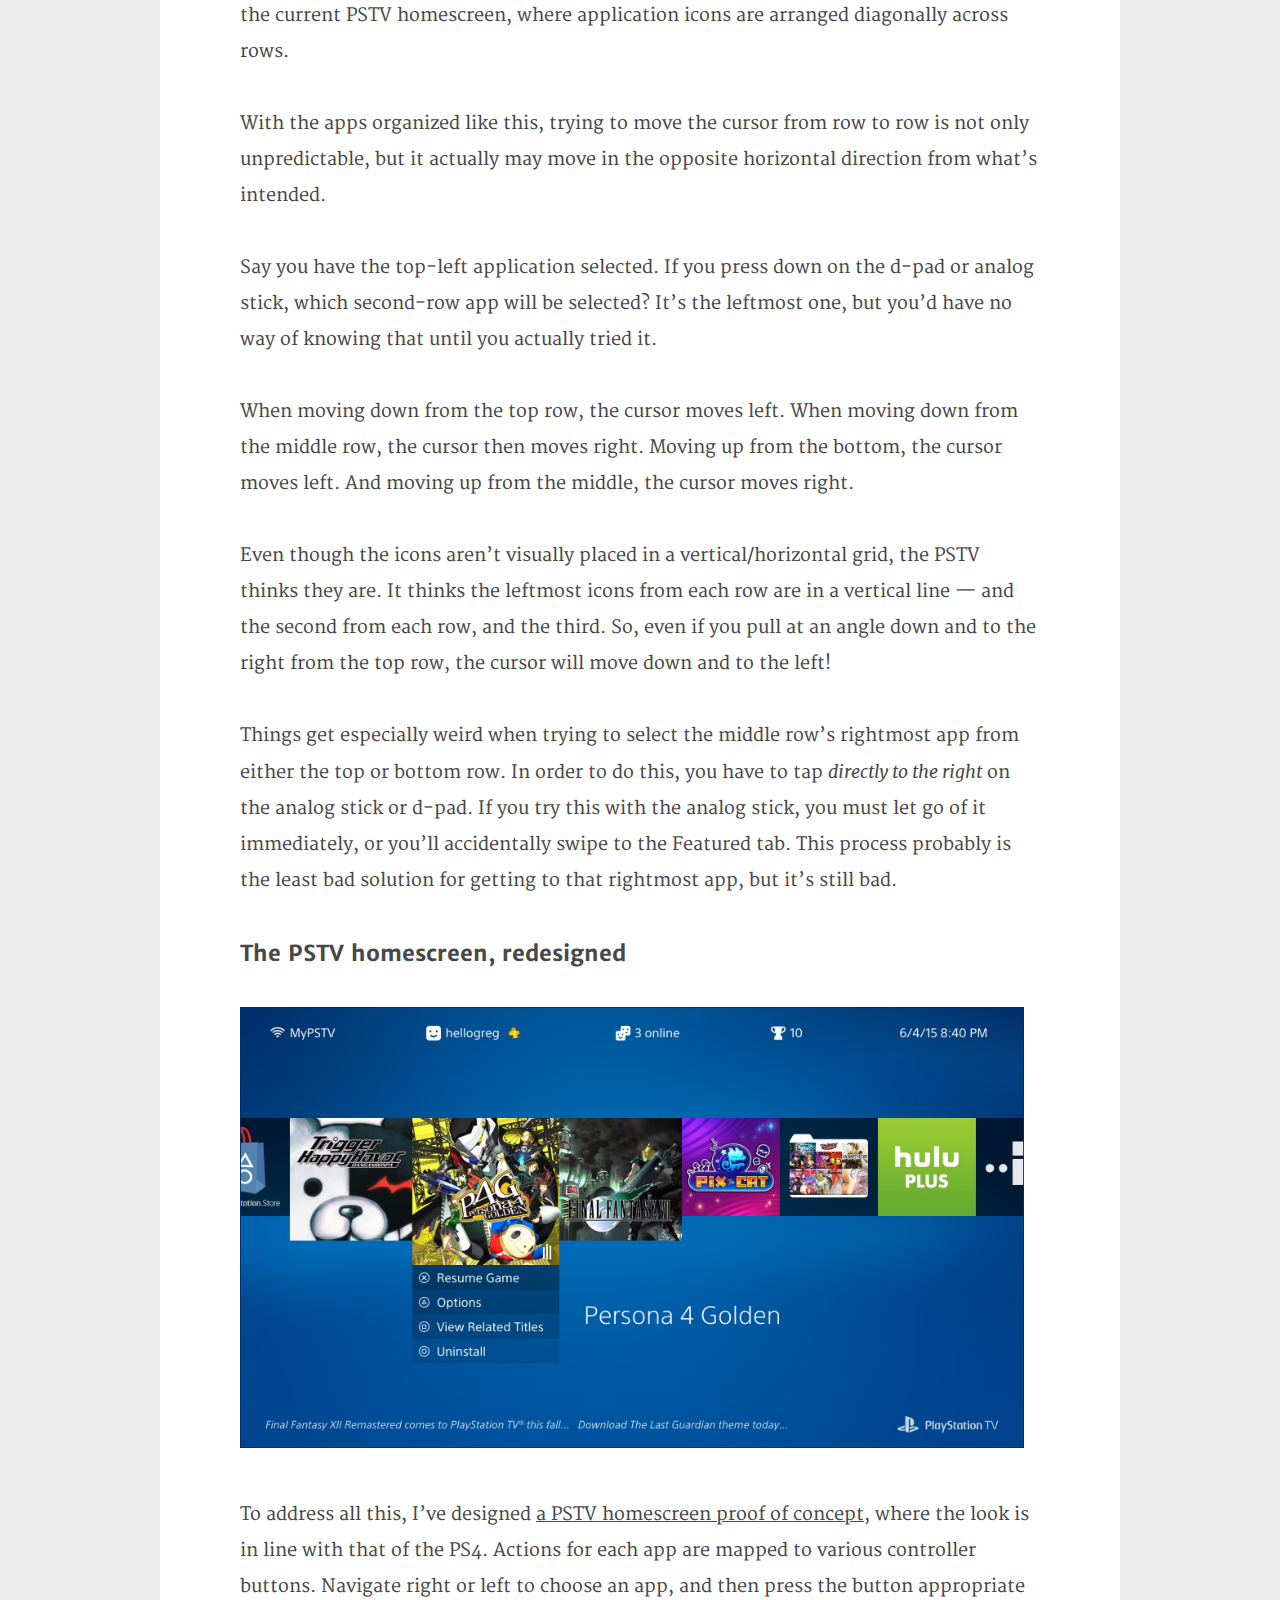
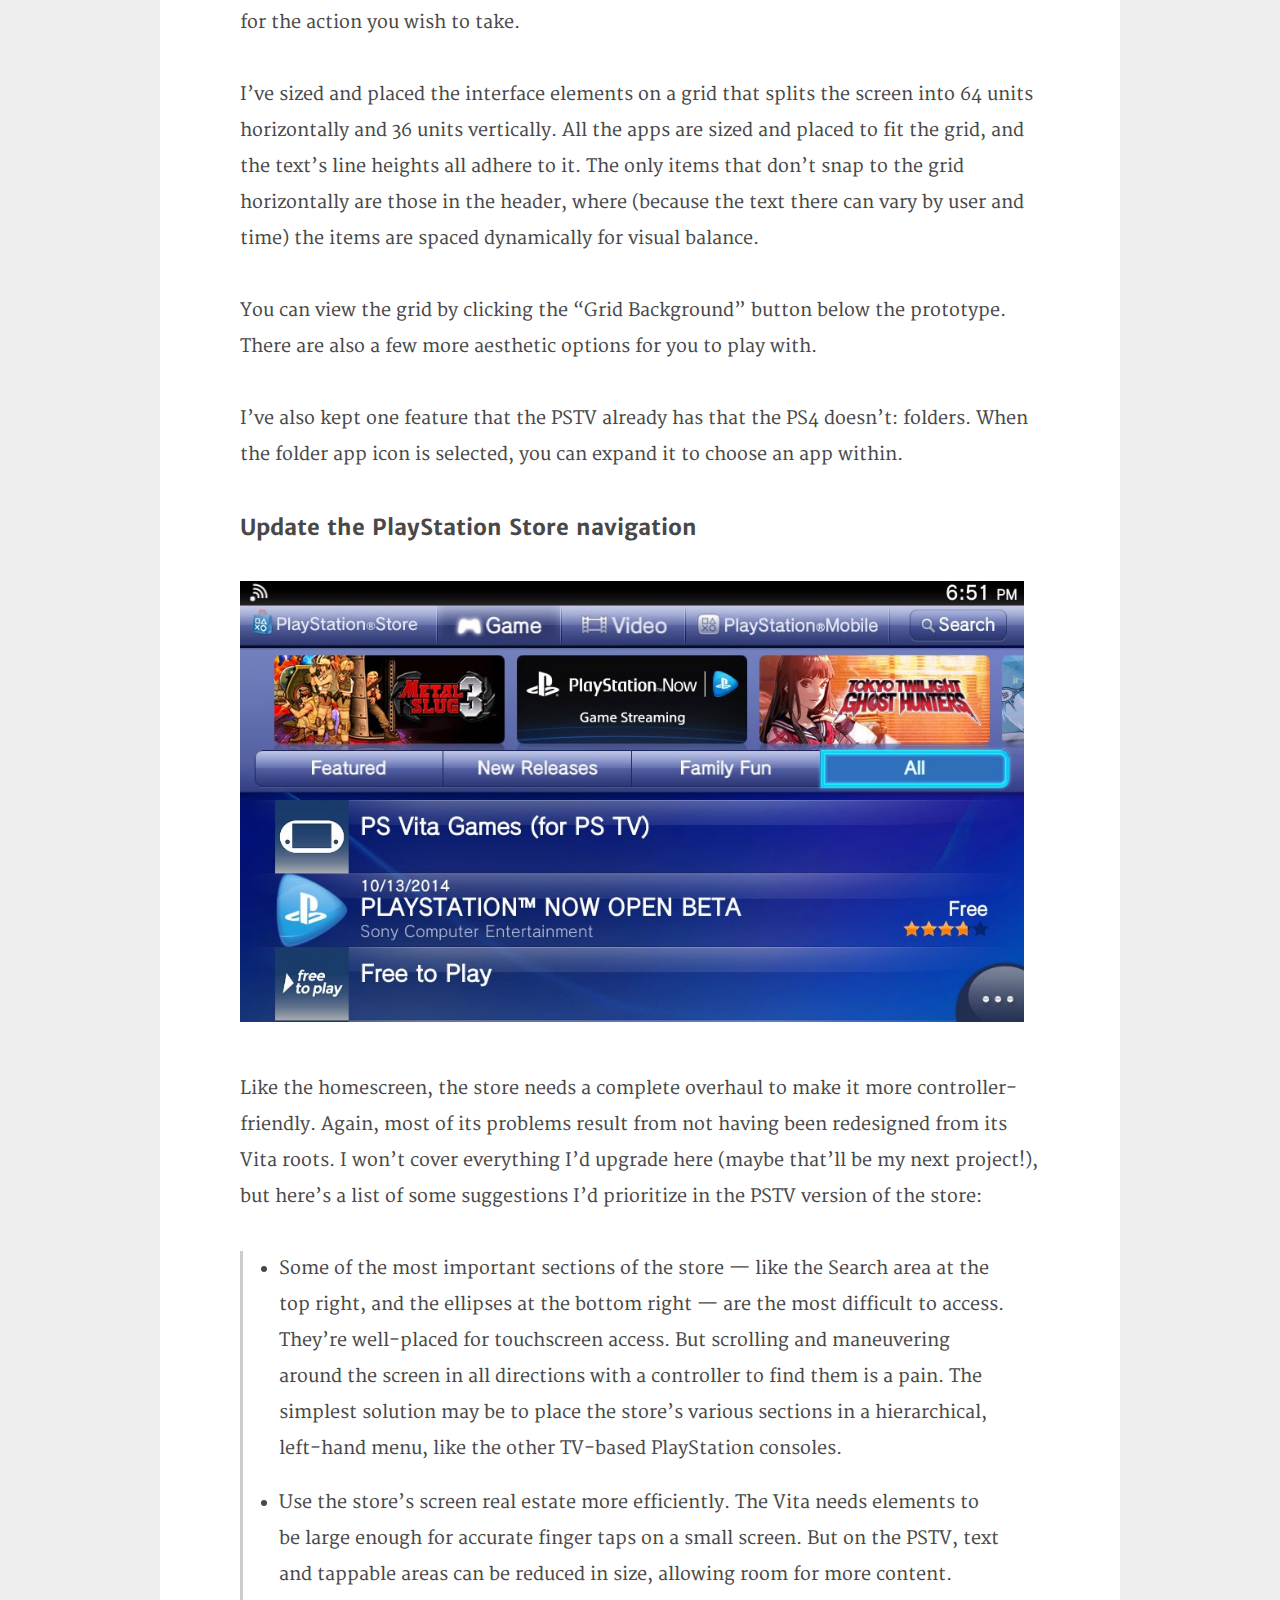
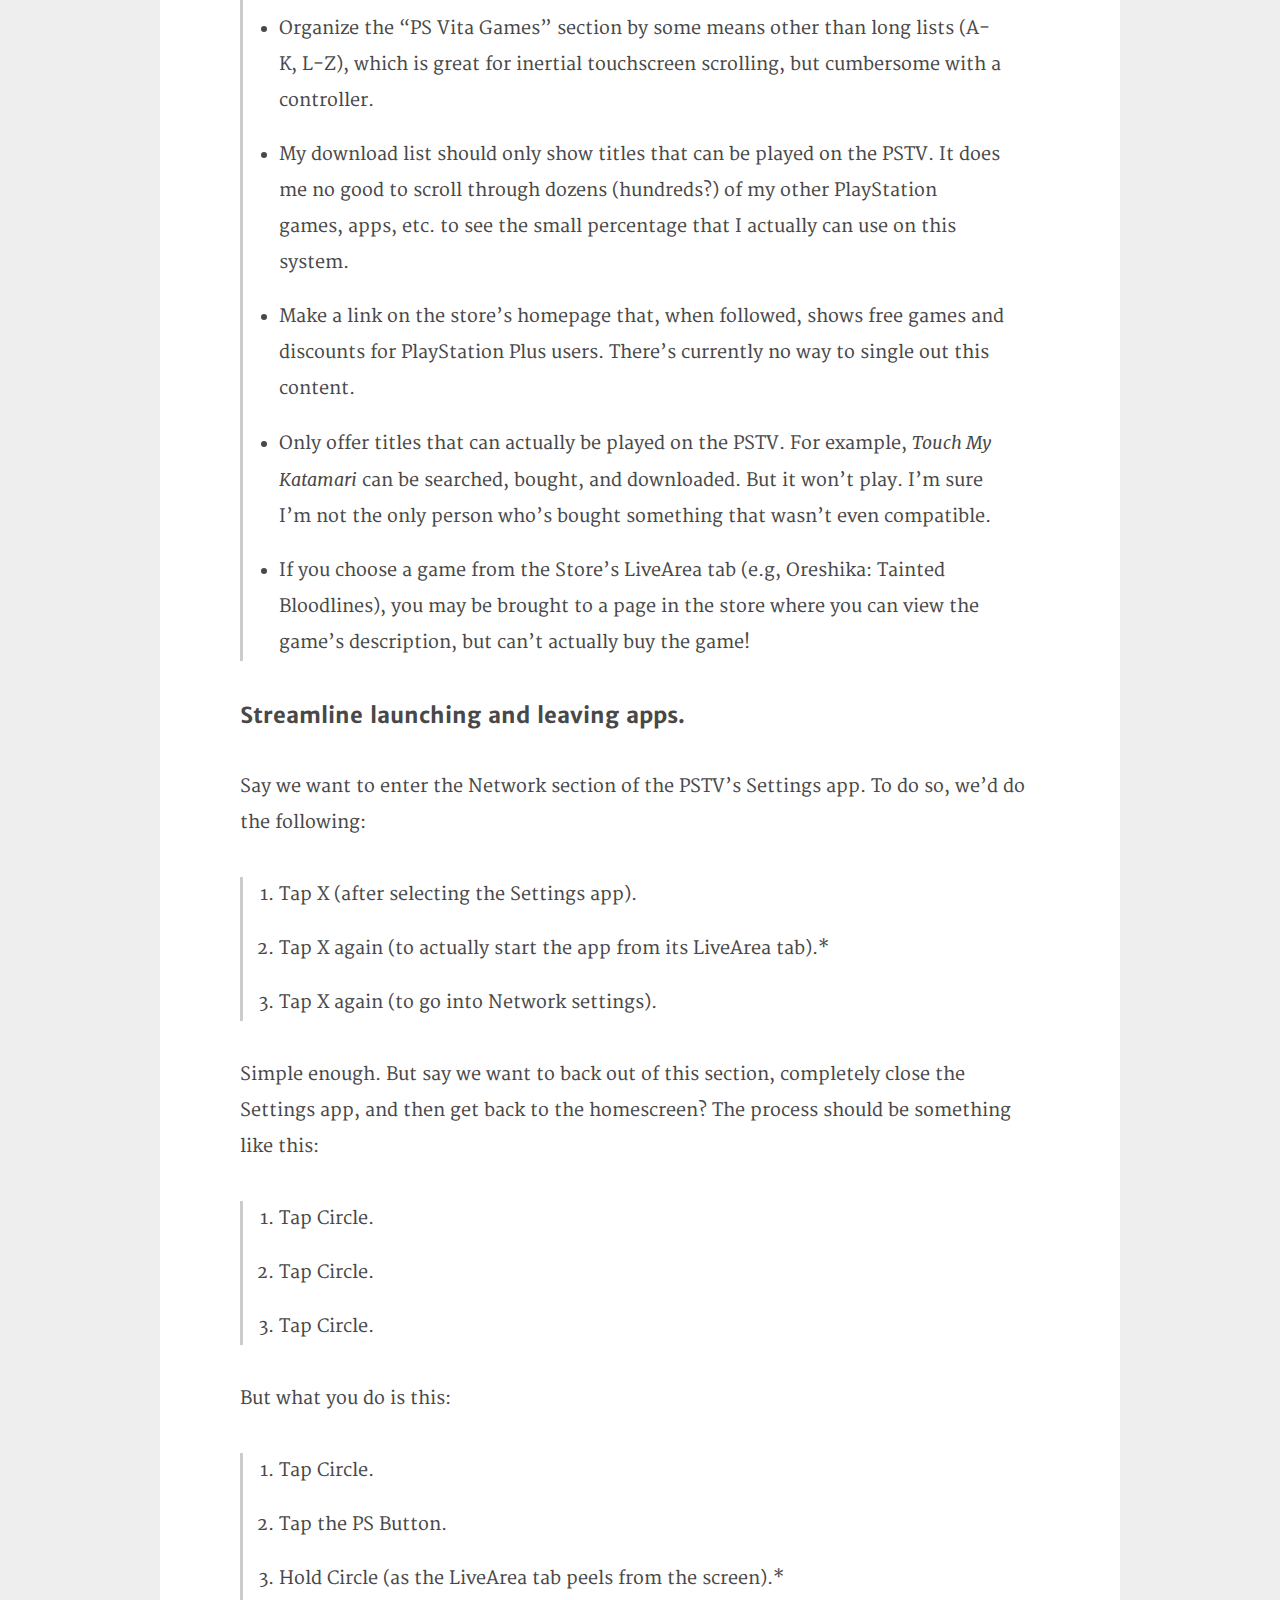
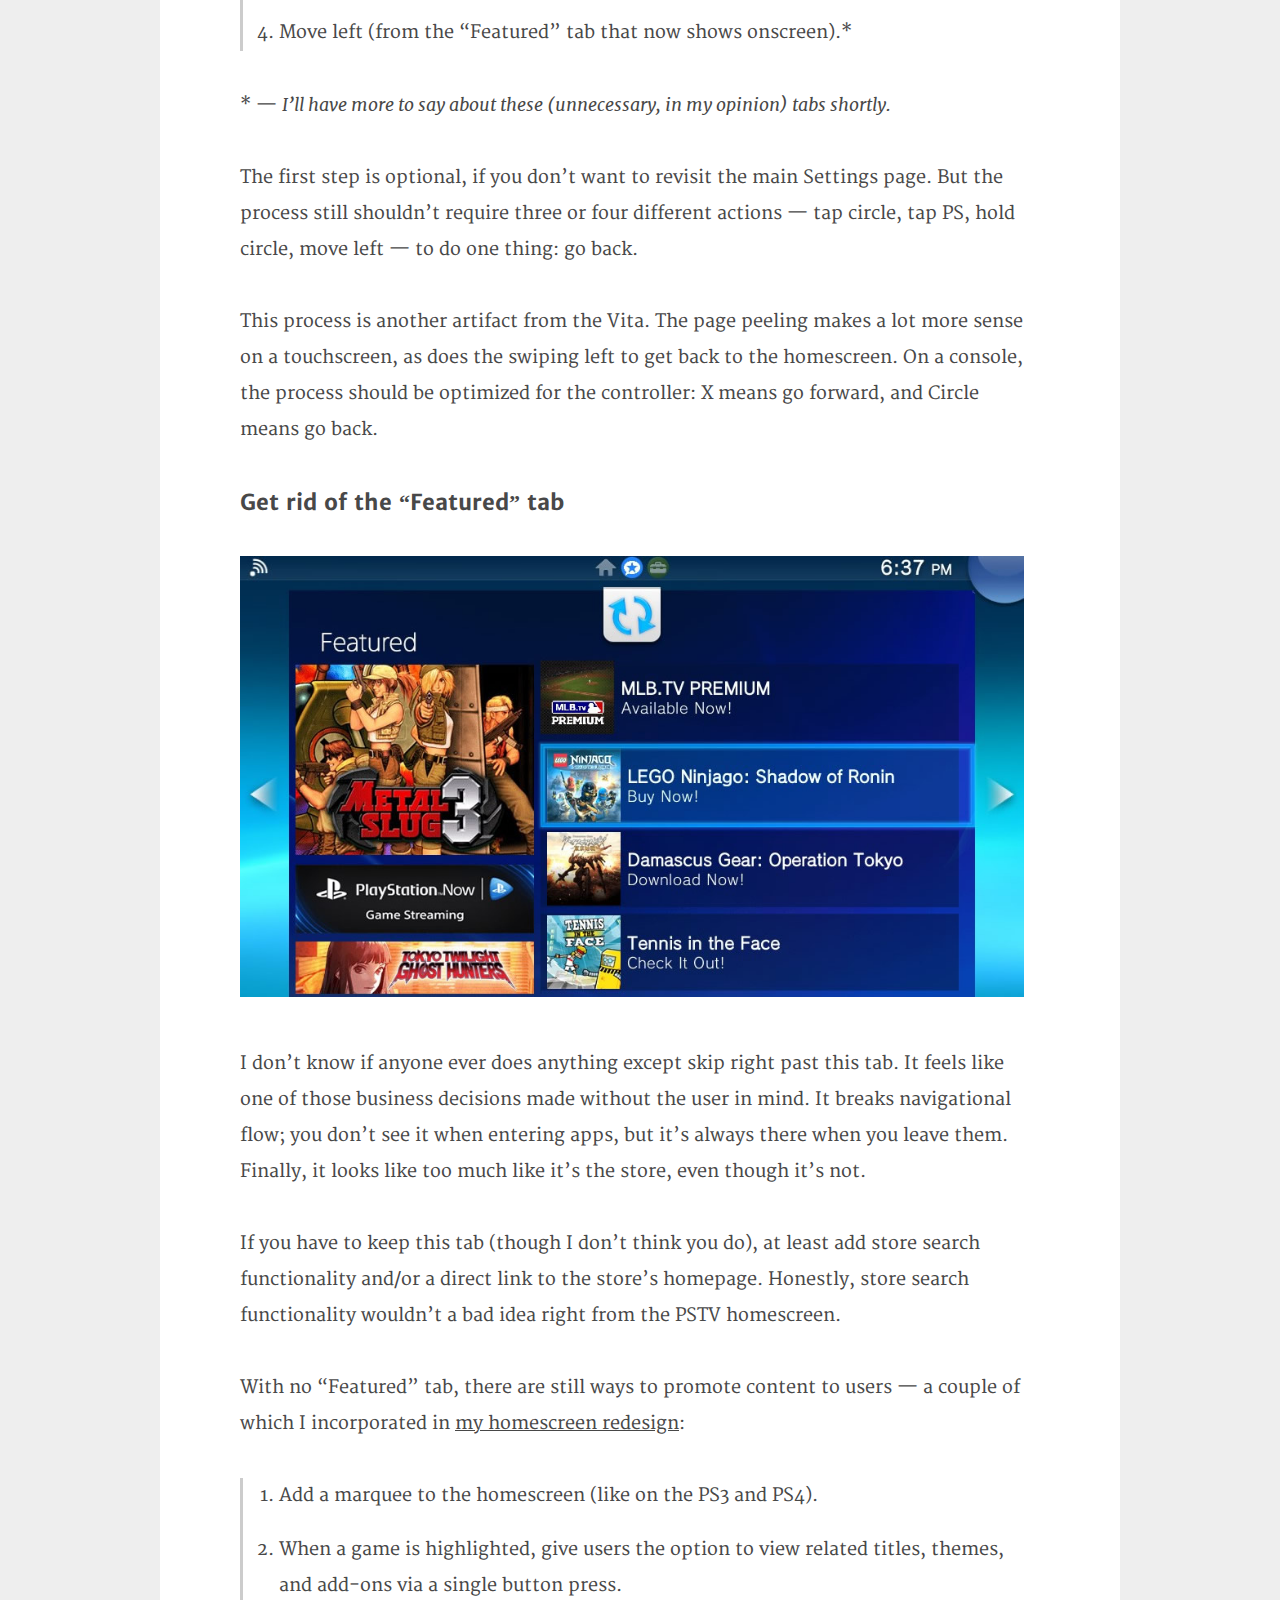
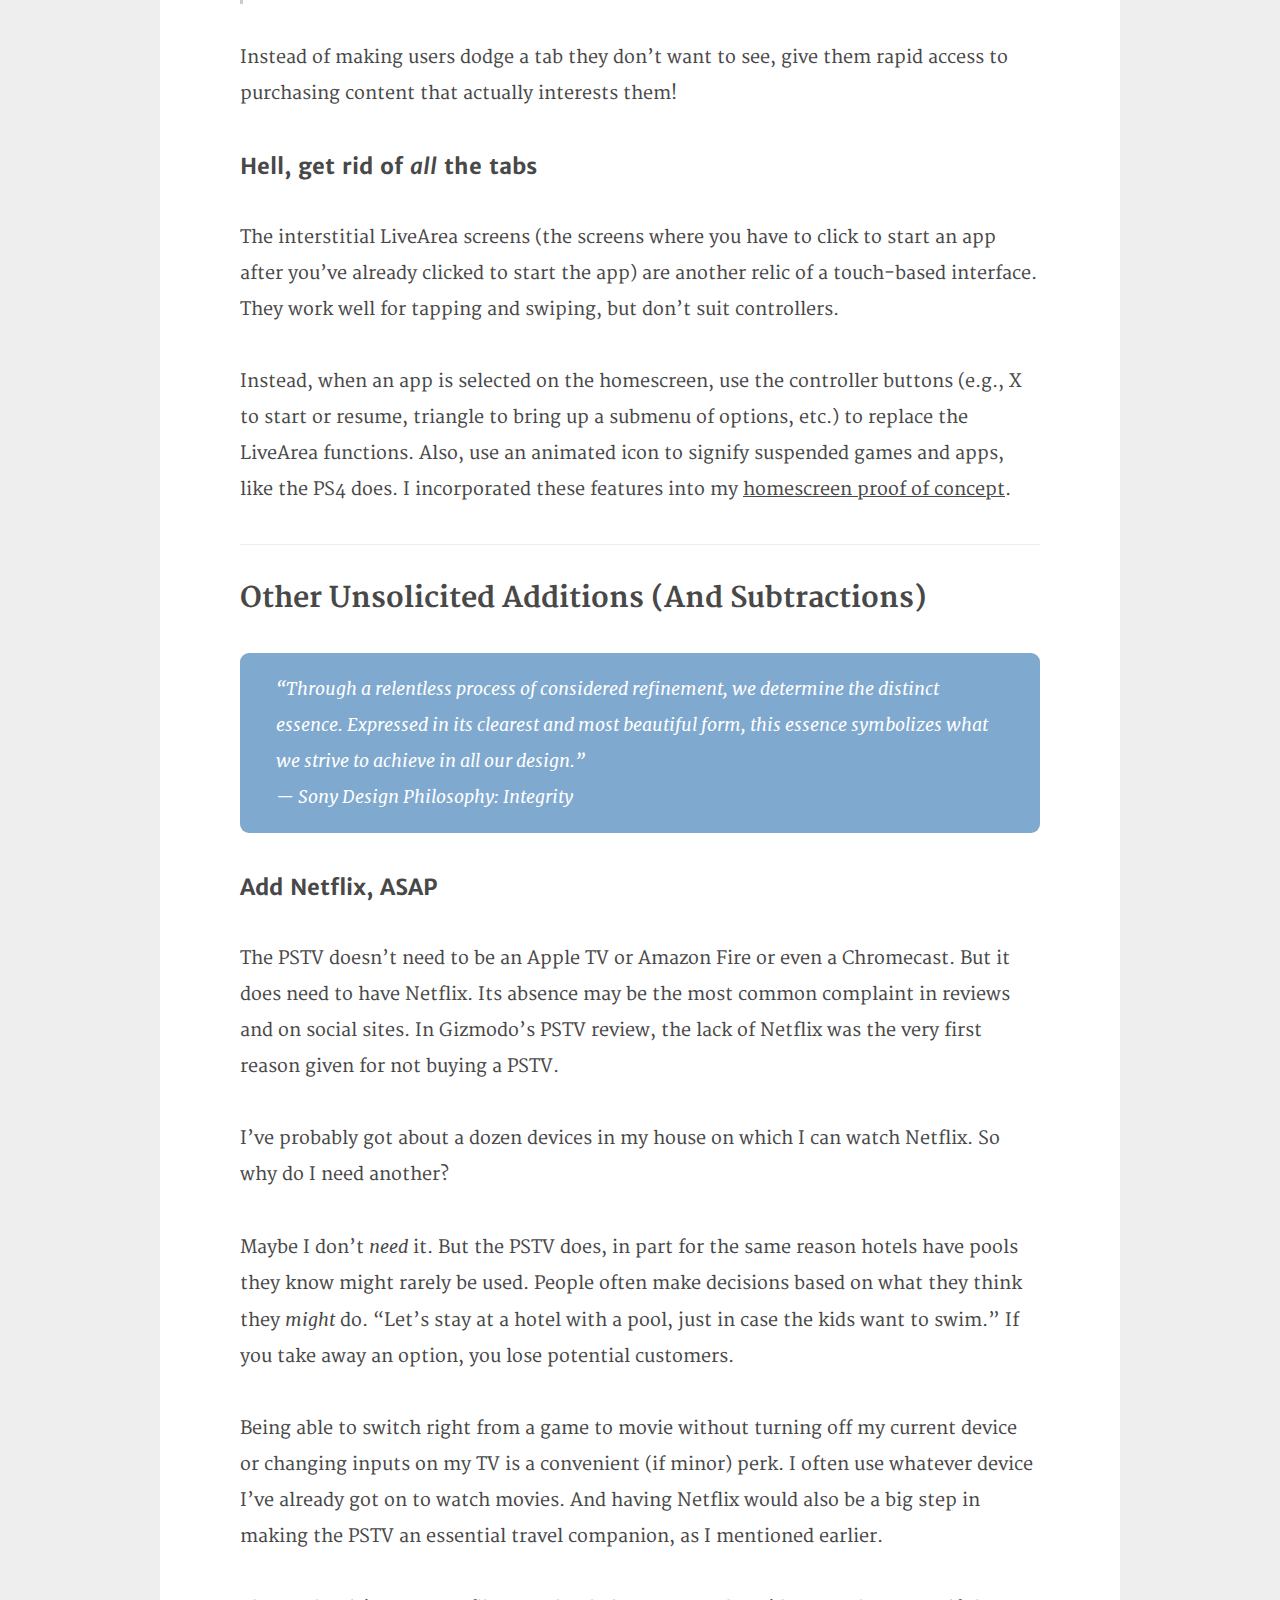
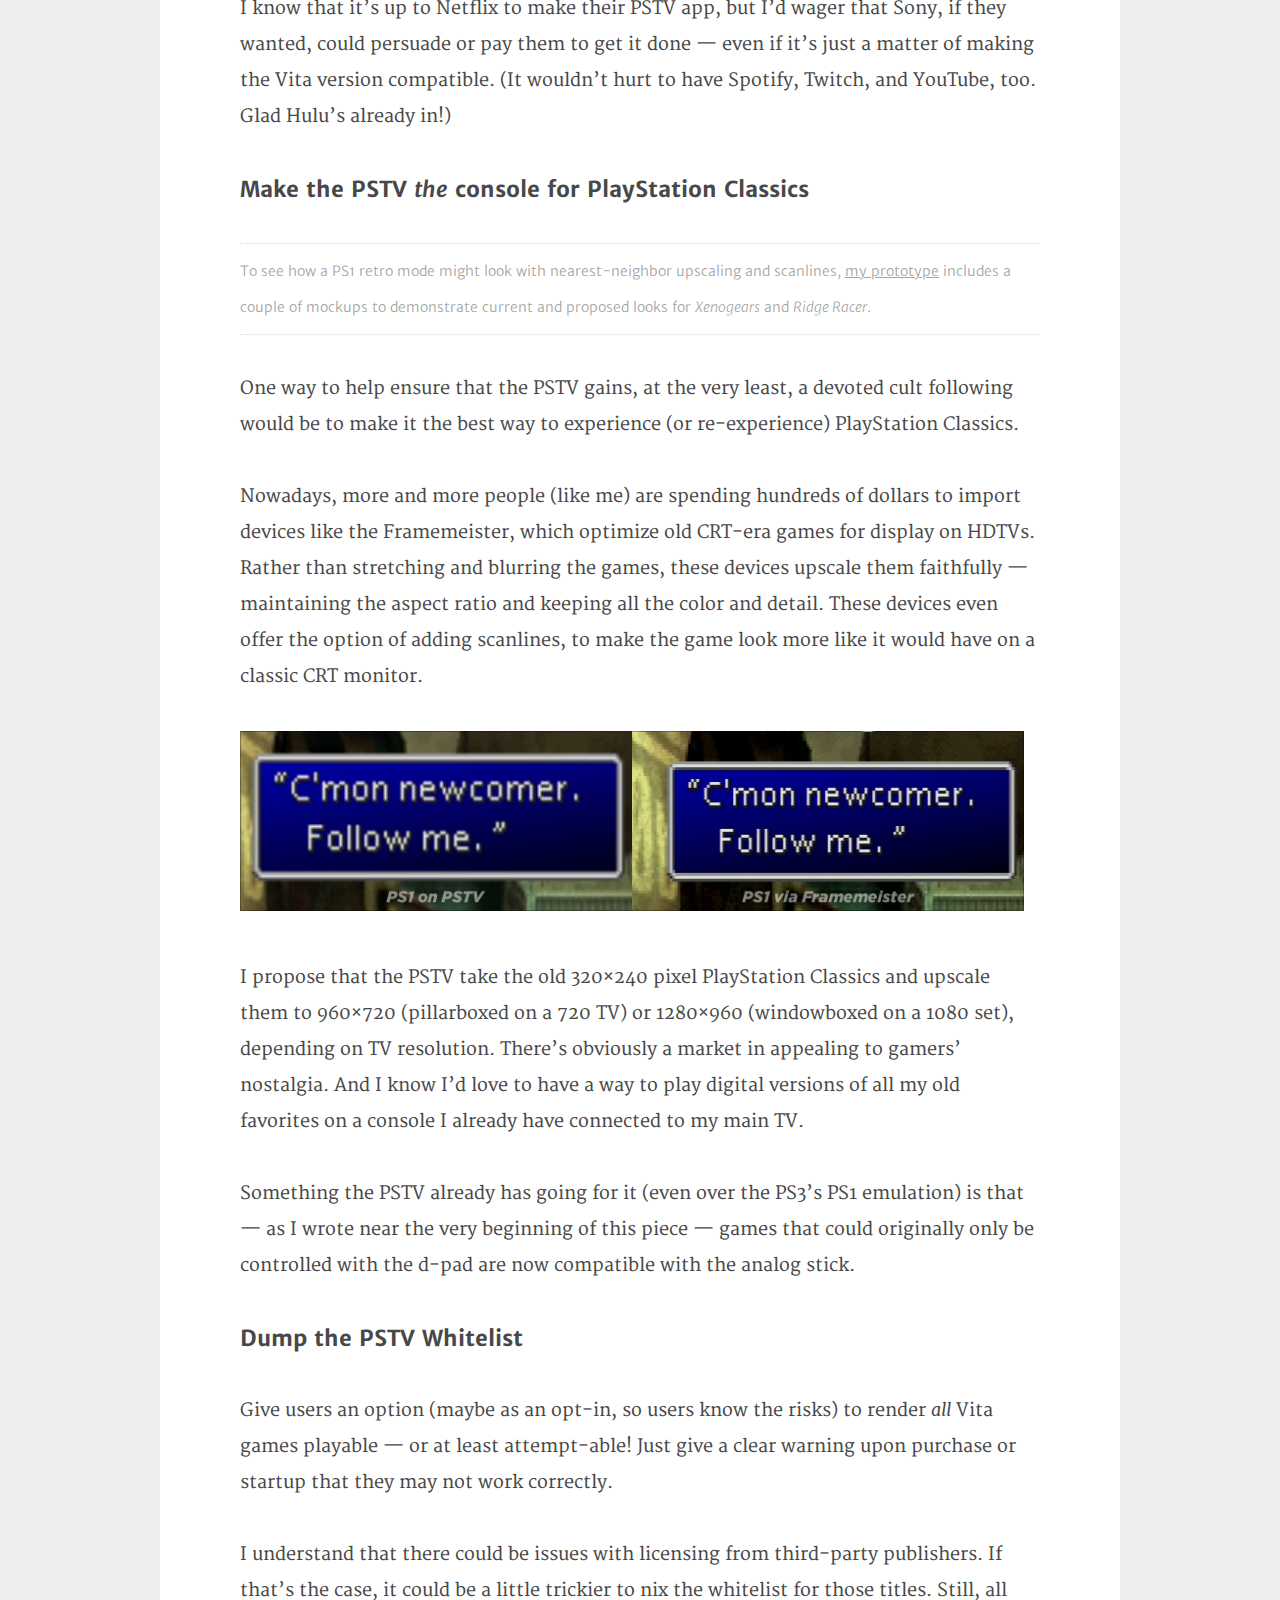
==== commit 96350309: "Updated About post to change (former) future tense to (current) past tense, to account for events th" ====
--- a/about.html
+++ b/about.html
@@ -22,7 +22,7 @@
   <h3 id="what-it's-been"><a name="what-it's-been" href="#what-it's-been"></a>What it’s been</h3>
   <p>The PSTV has delivered on some of its promise. I know I got my money’s worth just for the opportunity to play through <em>Persona 4 Golden</em> and <em>Danganronpa: Trigger Happy Havoc</em>. I get more out of my PlayStation Plus membership, now that I receive free Vita games every month. And I can indeed play games like <em>Final Fantasy VII</em> and <em>Xenogears</em> with the analog stick — though the upscaling looks rough.</p>
   <p>In other ways, the PSTV has disappointed. Its operating system and interface haven’t been updated from the Vita’s last-generation, touchscreen roots. And the gaming compatibility and streaming media options are limited, sometimes confusingly (if not arbitrarily) so.</p>
-  <p>For our summer vacation, my wife and I are taking one portable media device with us. If the PSTV had native Netflix and Spotify apps, it’d be a no-brainer to take it. But instead, we’re bringing an Amazon Fire TV Stick, so we can watch Netflix and listen to Prime Music.</p>
+  <p>For our summer vacation, my wife and I took one portable media device with us. If the PSTV had native Netflix and Spotify apps, it would’ve been a no-brainer to take it. But instead, we brought an Amazon Fire TV Stick, so we could watch Netflix and listen to Prime Music.</p>
   <p>I think Sony’s created a great piece of hardware, but I can’t help thinking about how it should be <em>more</em> than what it is. It seems compromised, underbaked, and even abandoned in various ways. It feels unloved.</p>
   <p>It’s hardly been pushed in the US, even though it’s both a capable standalone console and a first-class PS4 accessory. Recently, SCEI President and Group CEO Andrew House even referred to the device — which hasn’t even been out for a year in the US — as a “legacy platform” (though the company later walked that back some).</p>
   <h3 id="what-it-still-can-be"><a name="what-it-still-can-be" href="#what-it-still-can-be"></a>What it still can be</h3>
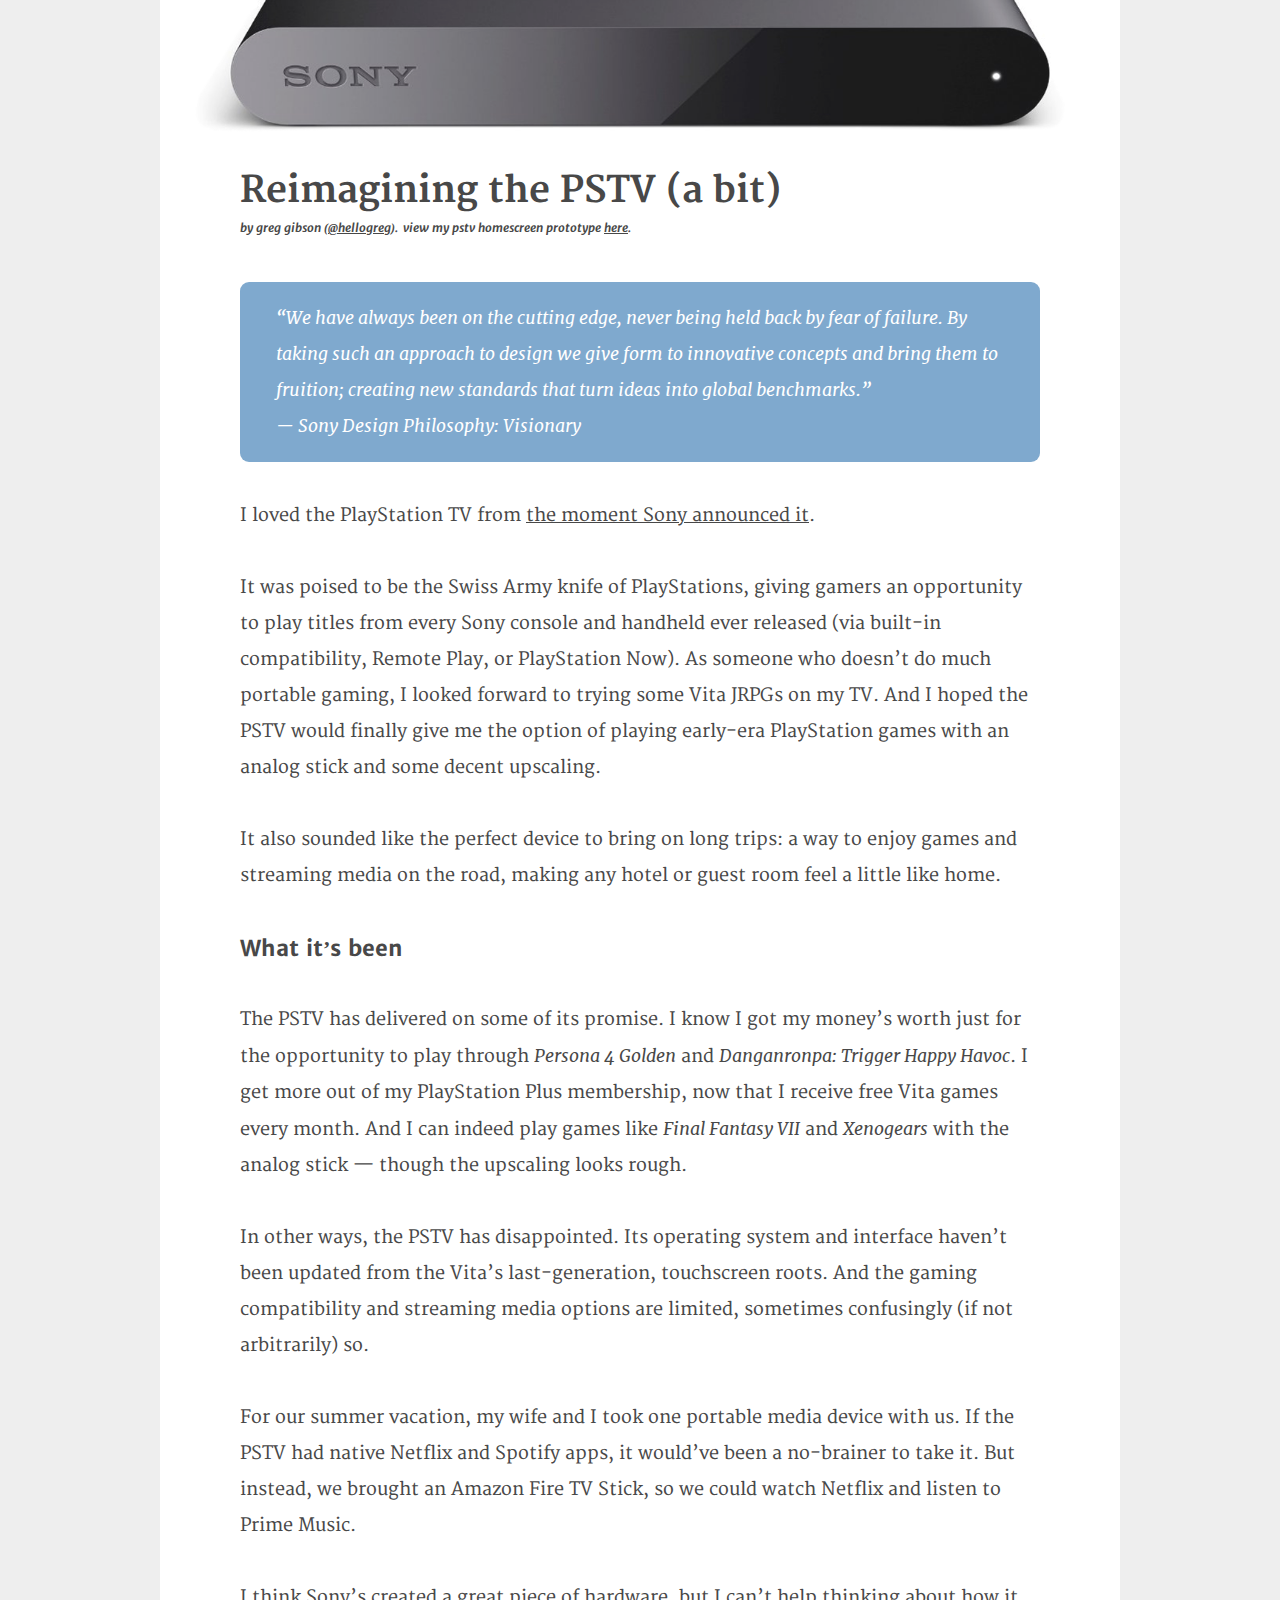
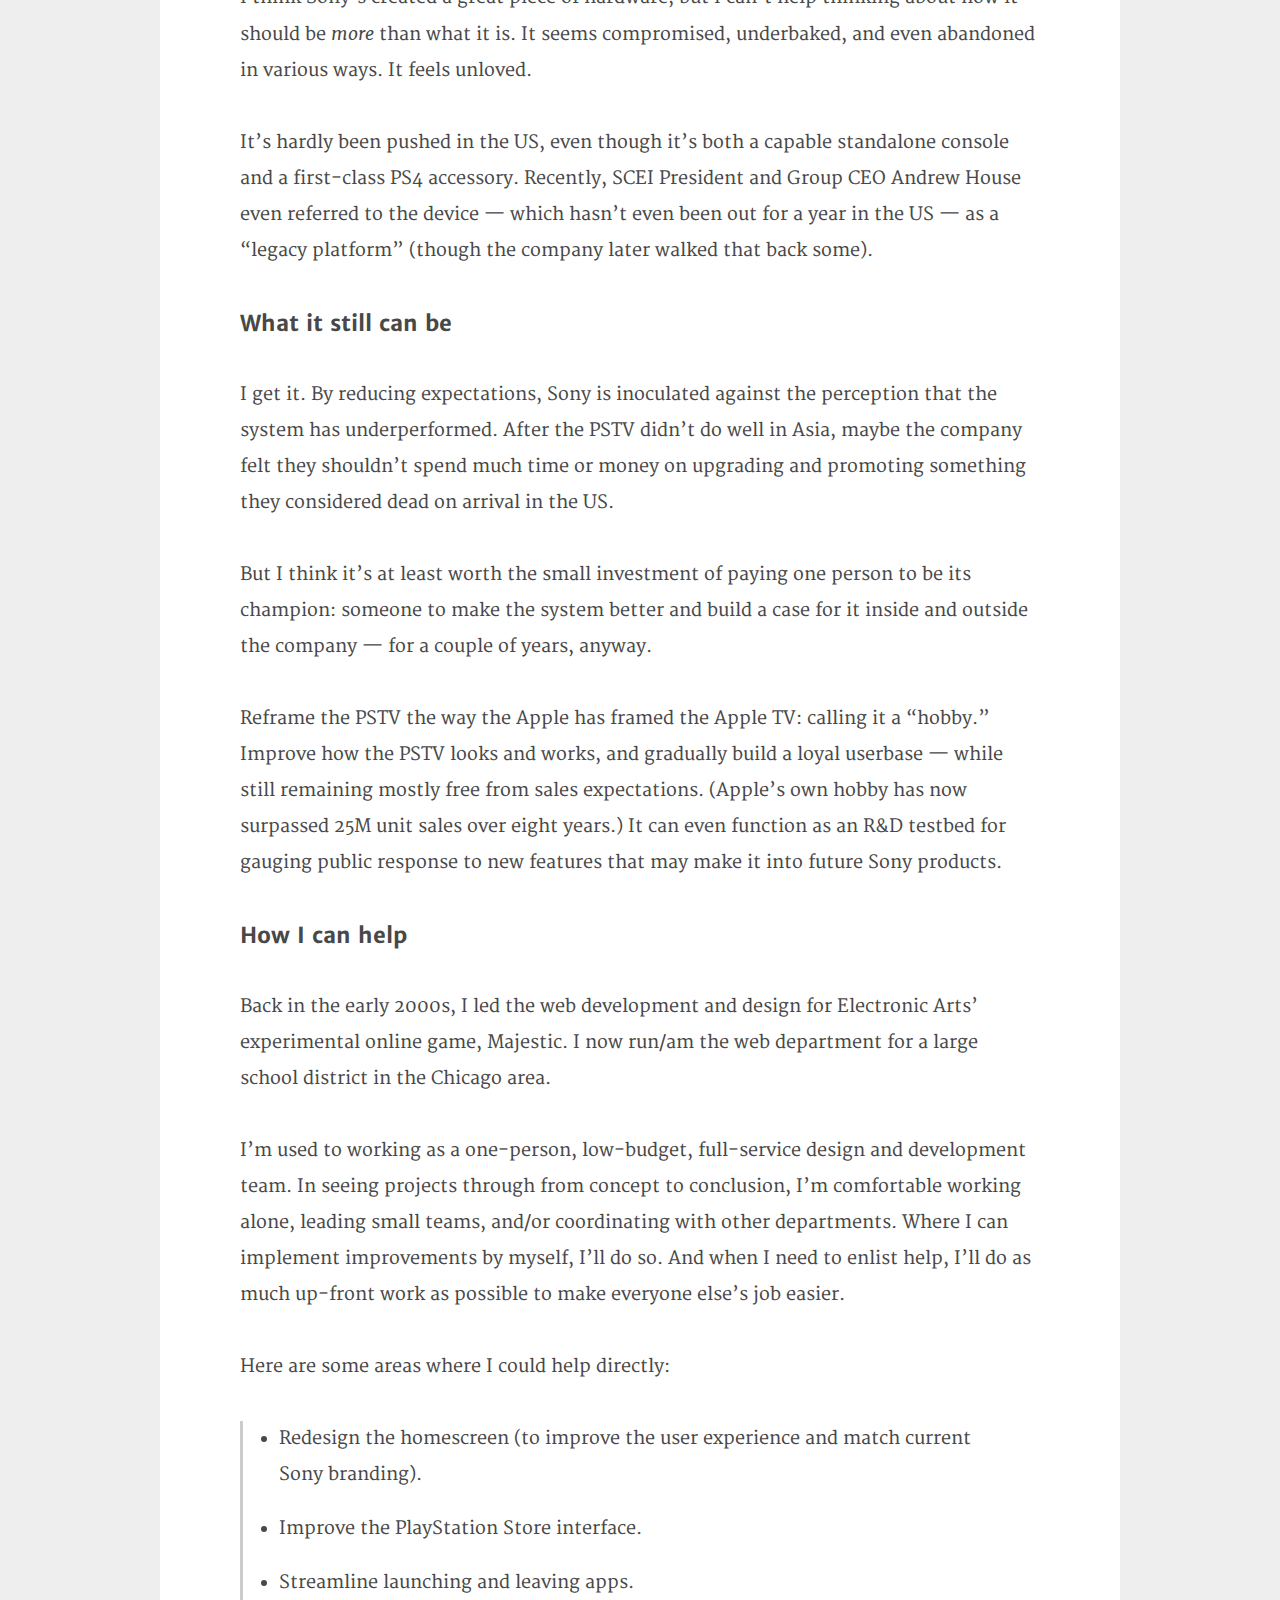
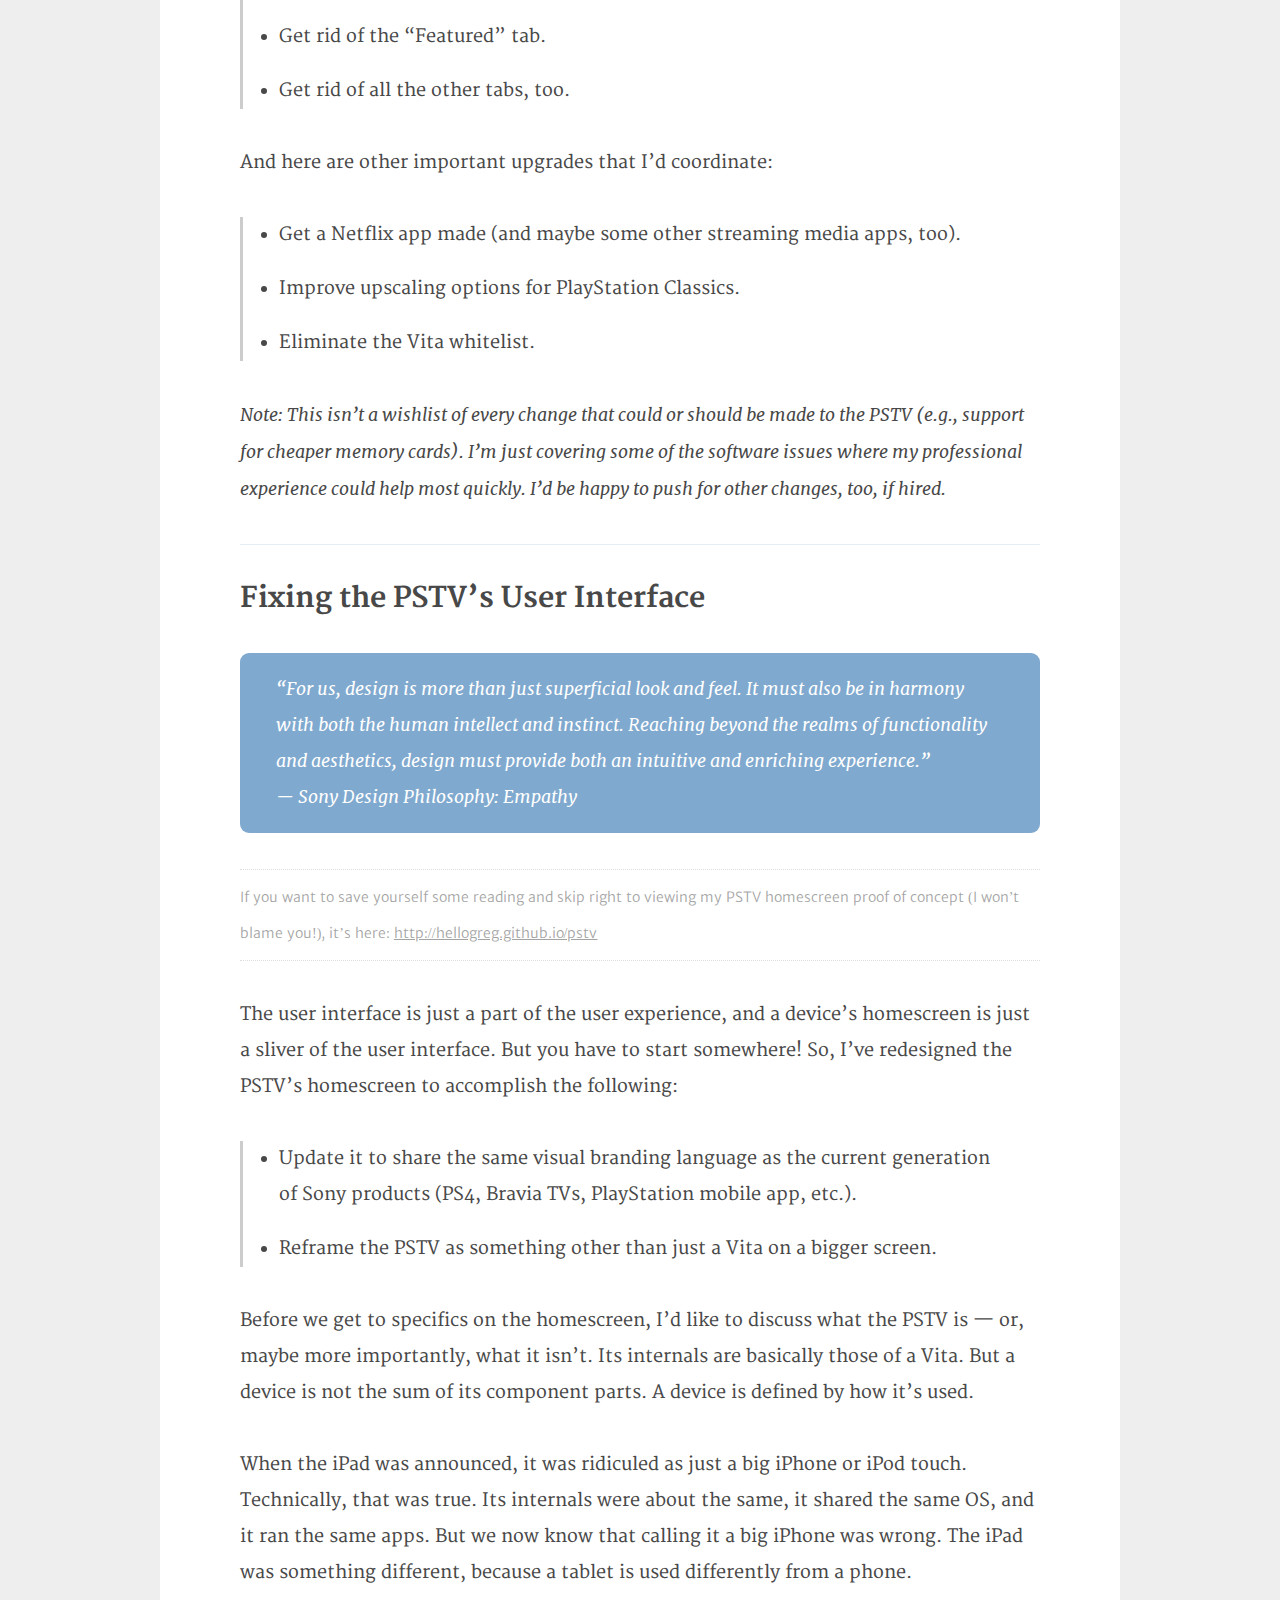
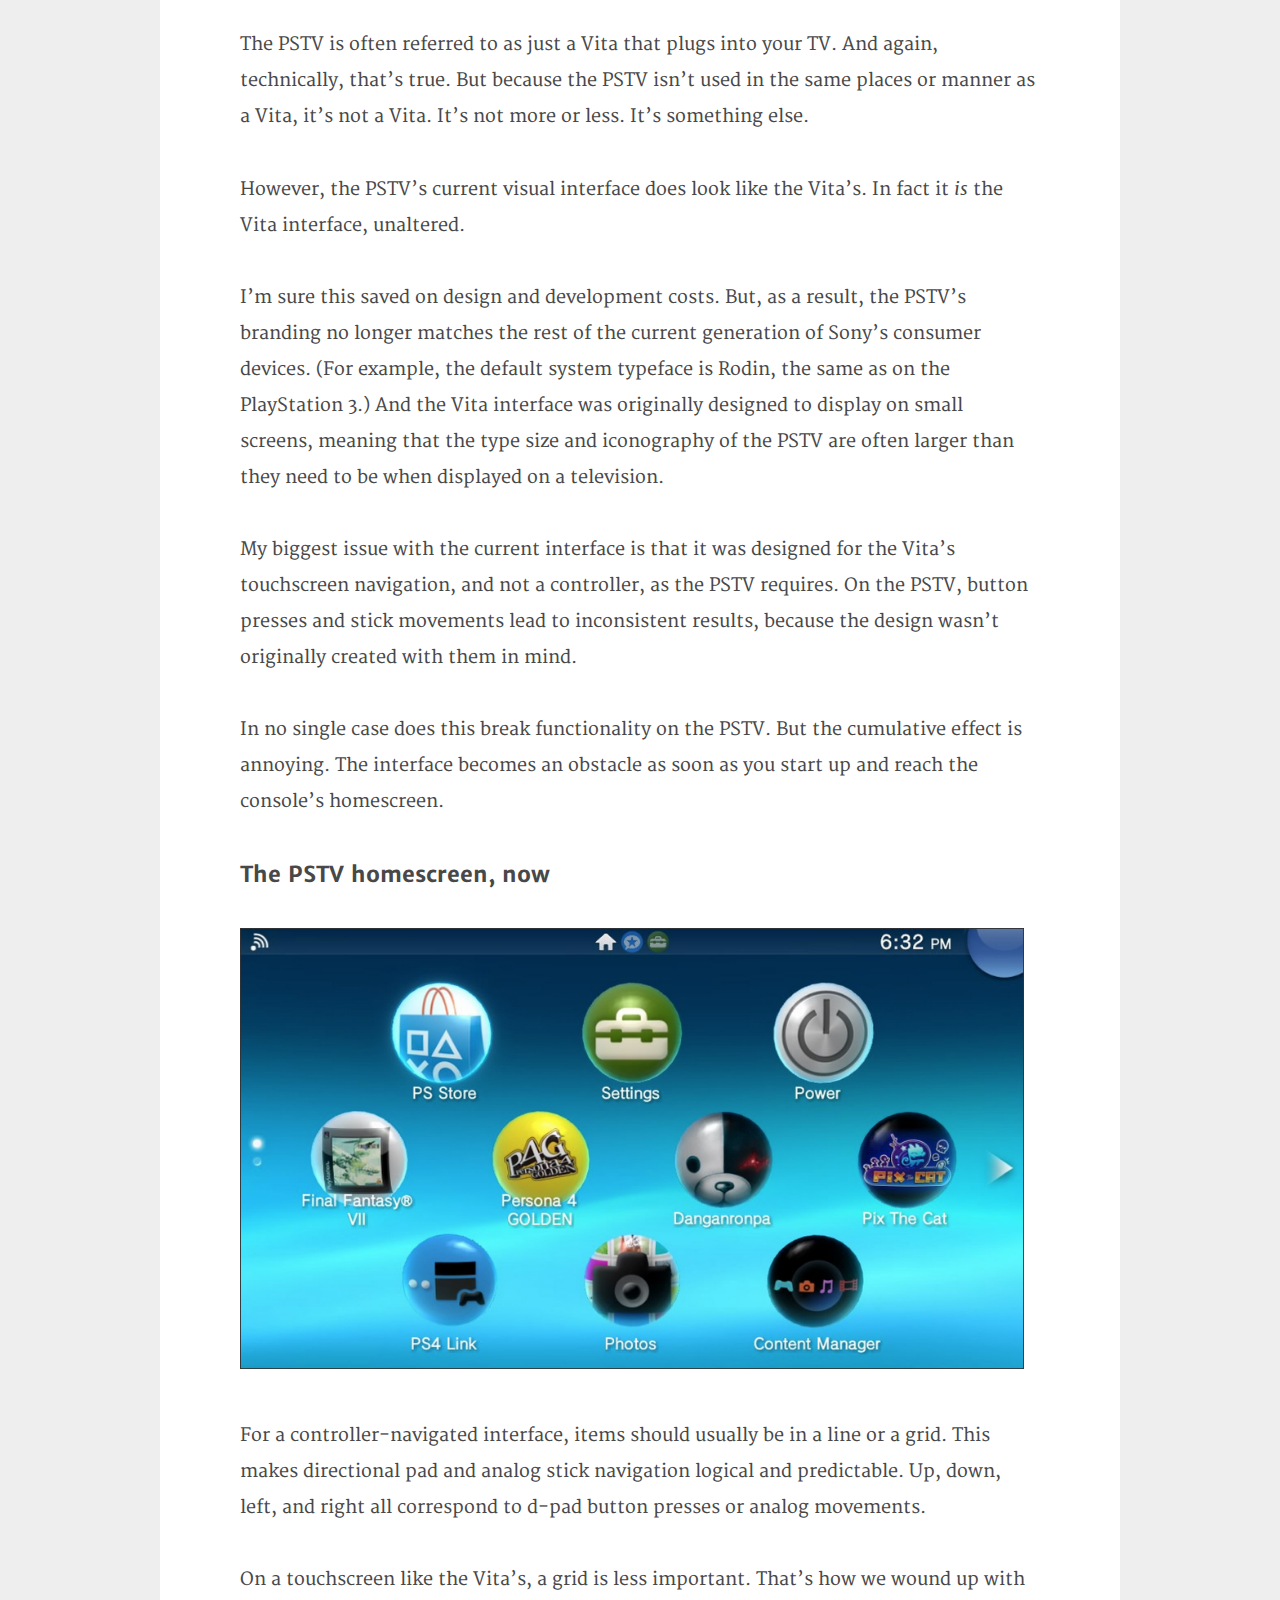
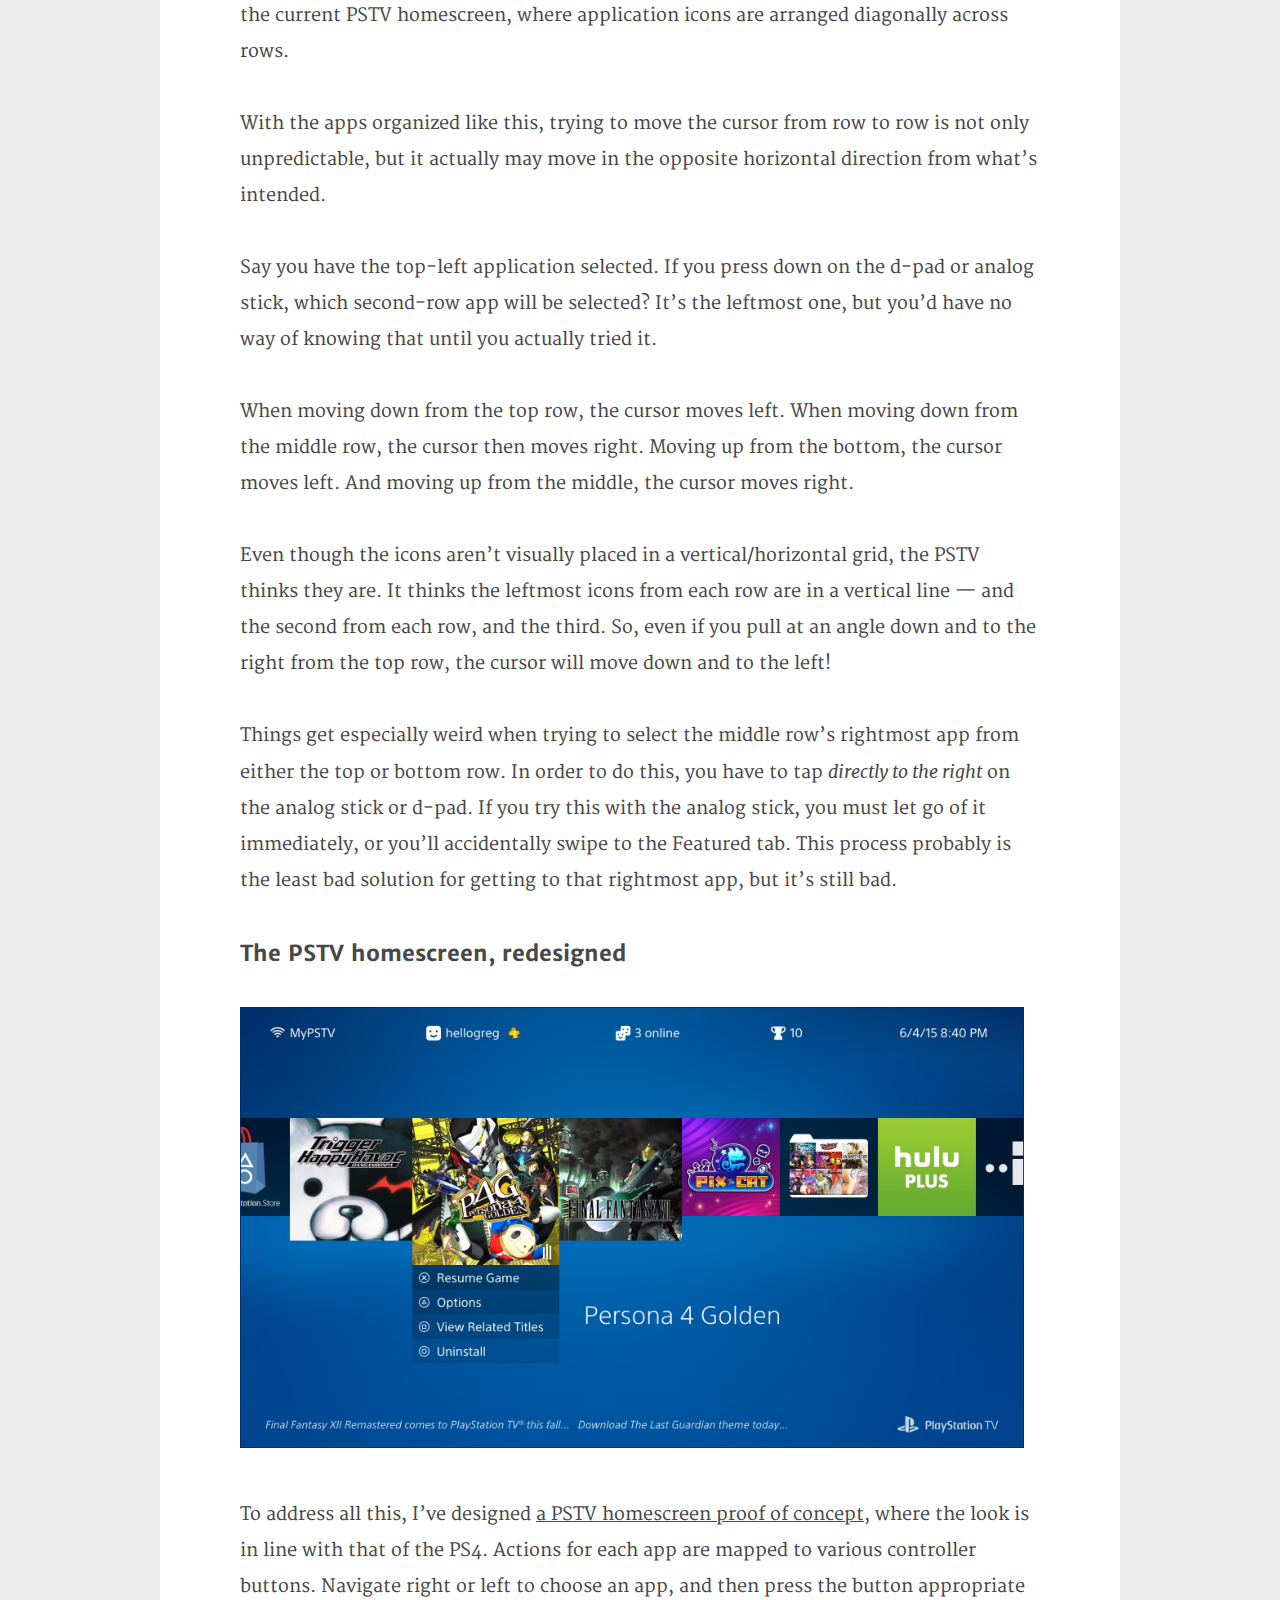
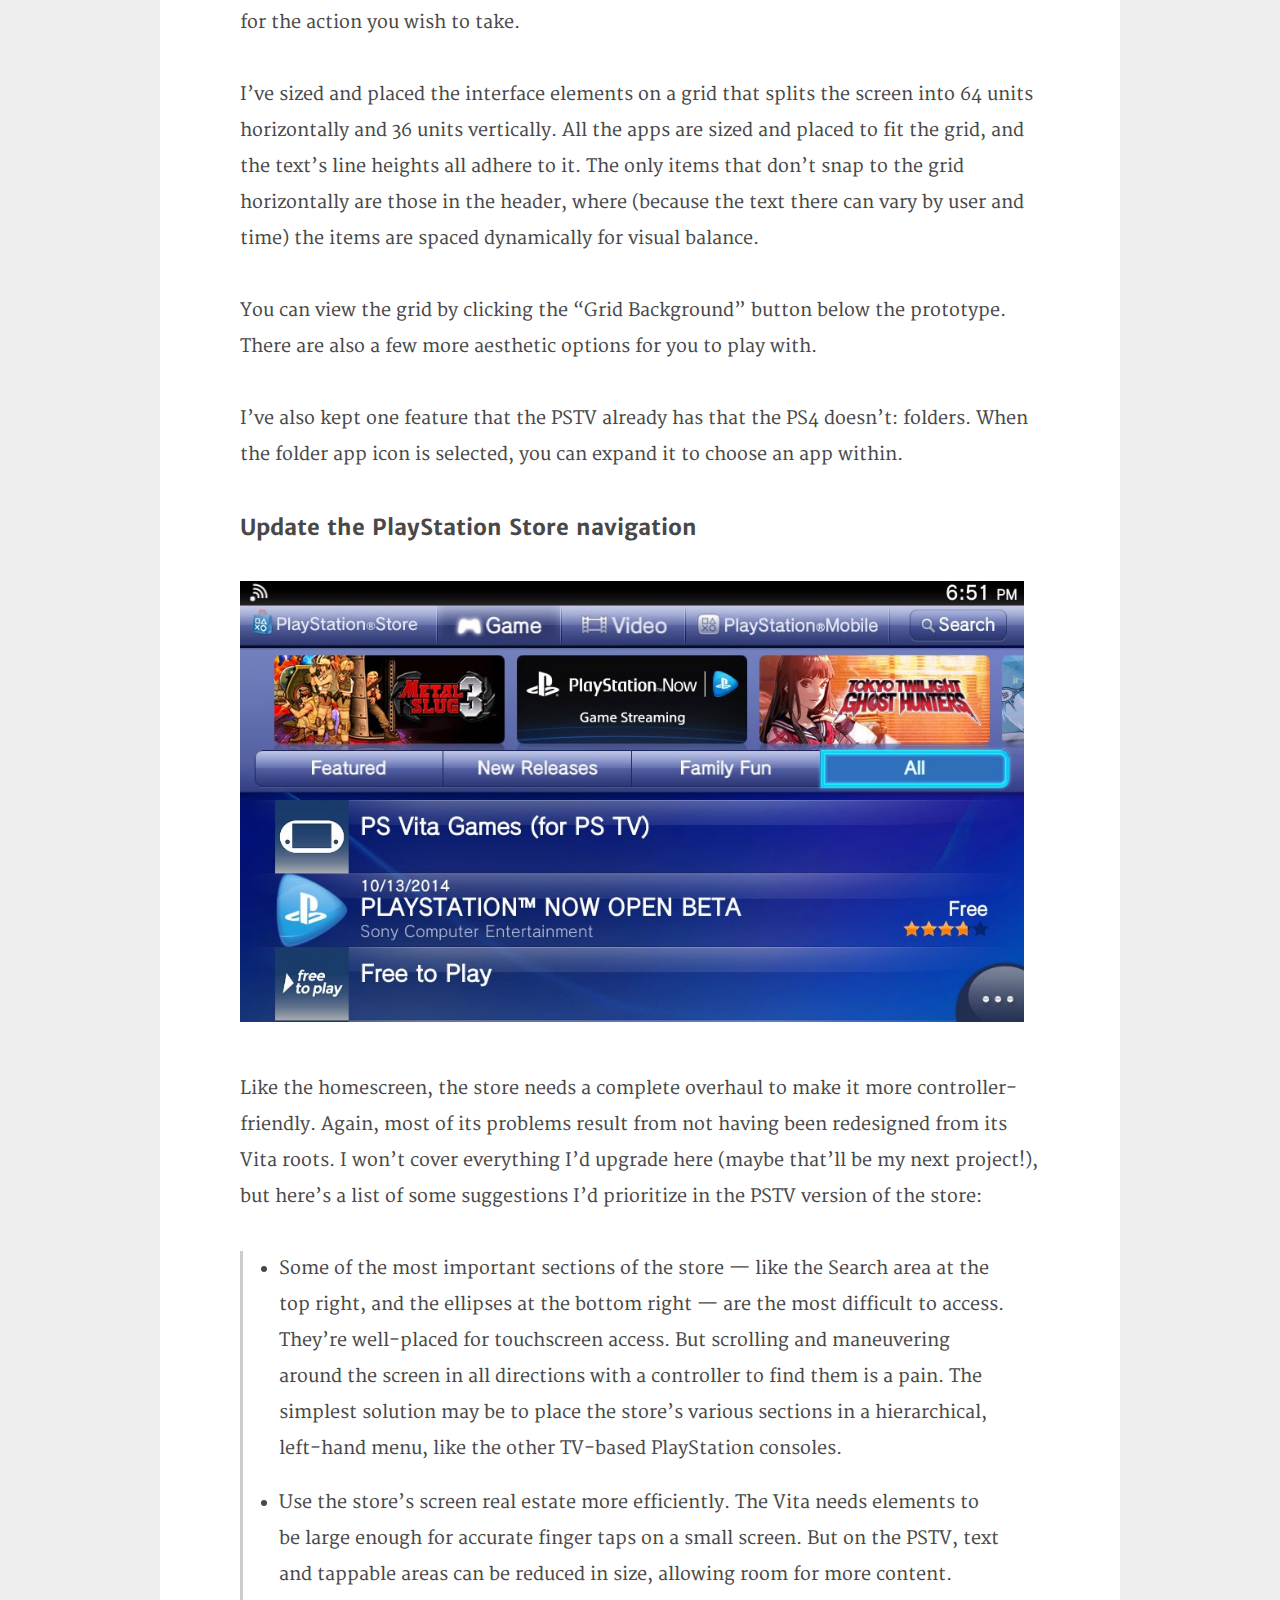
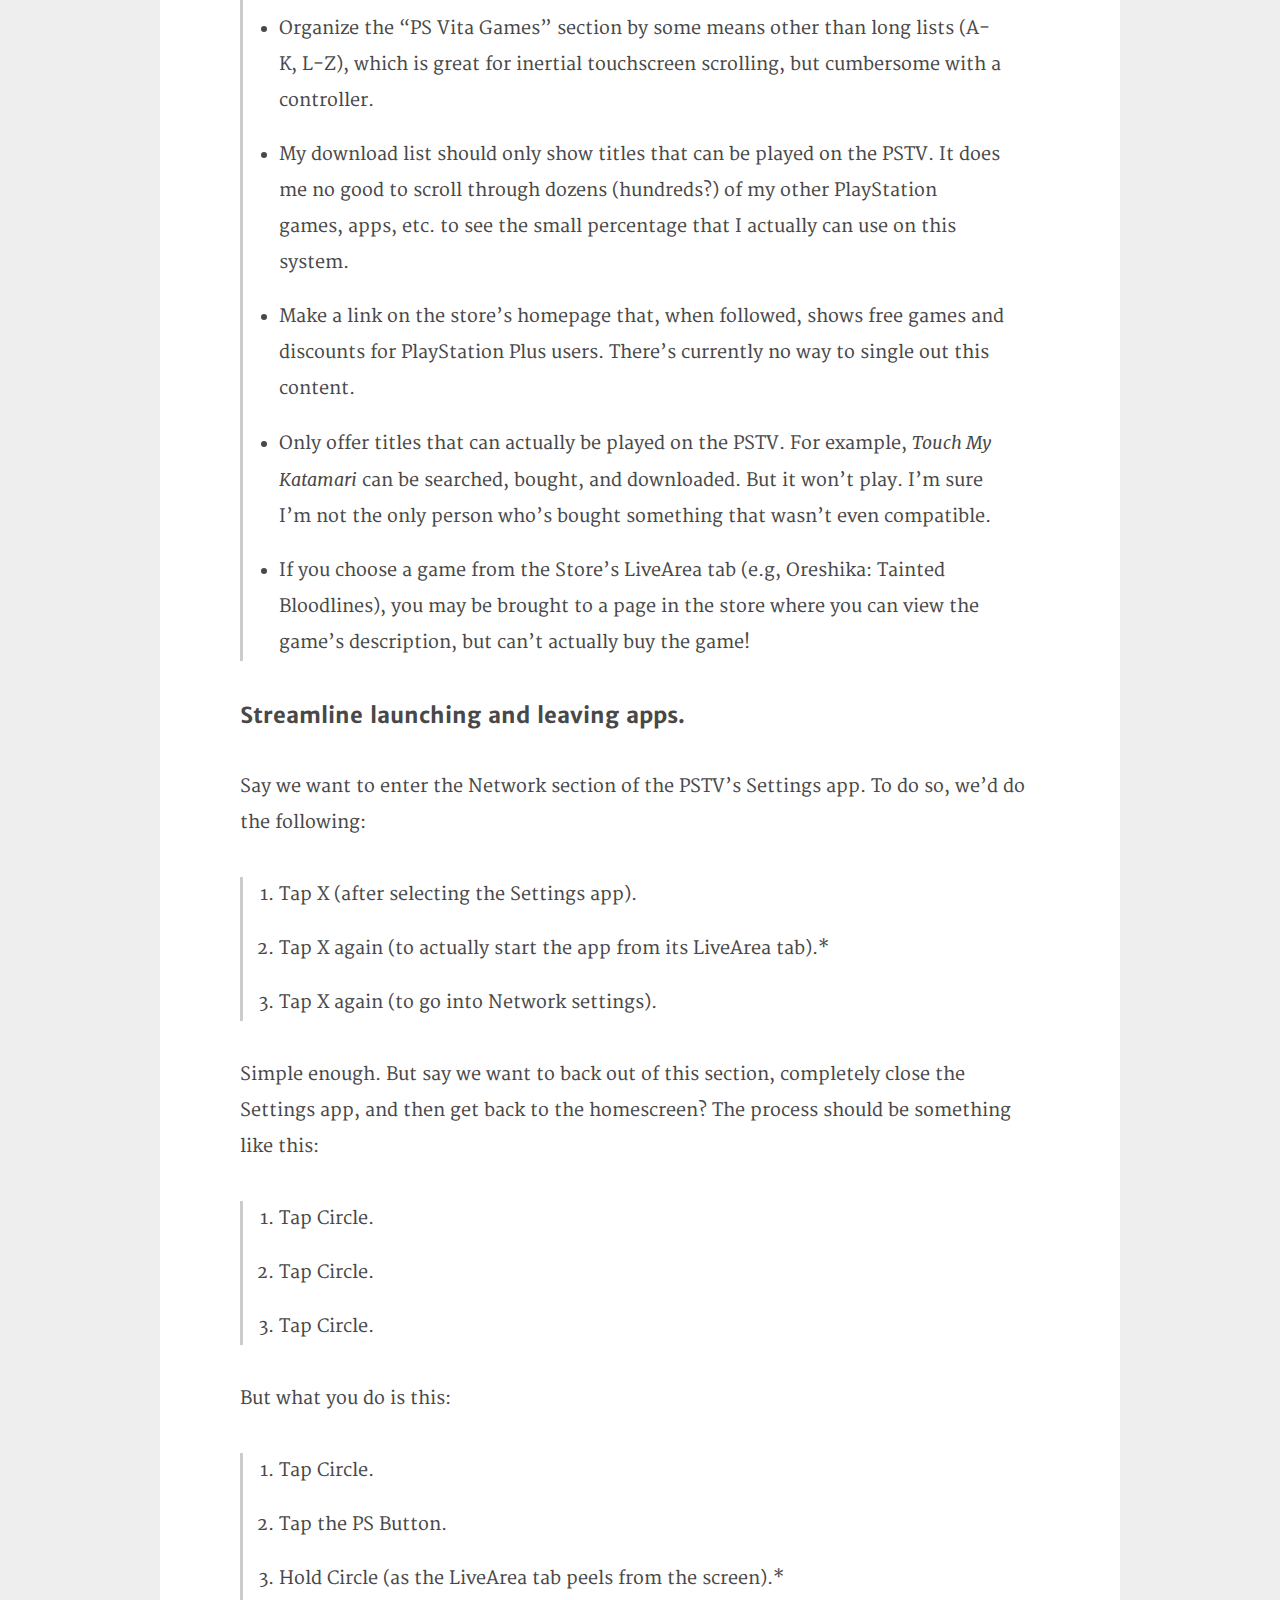
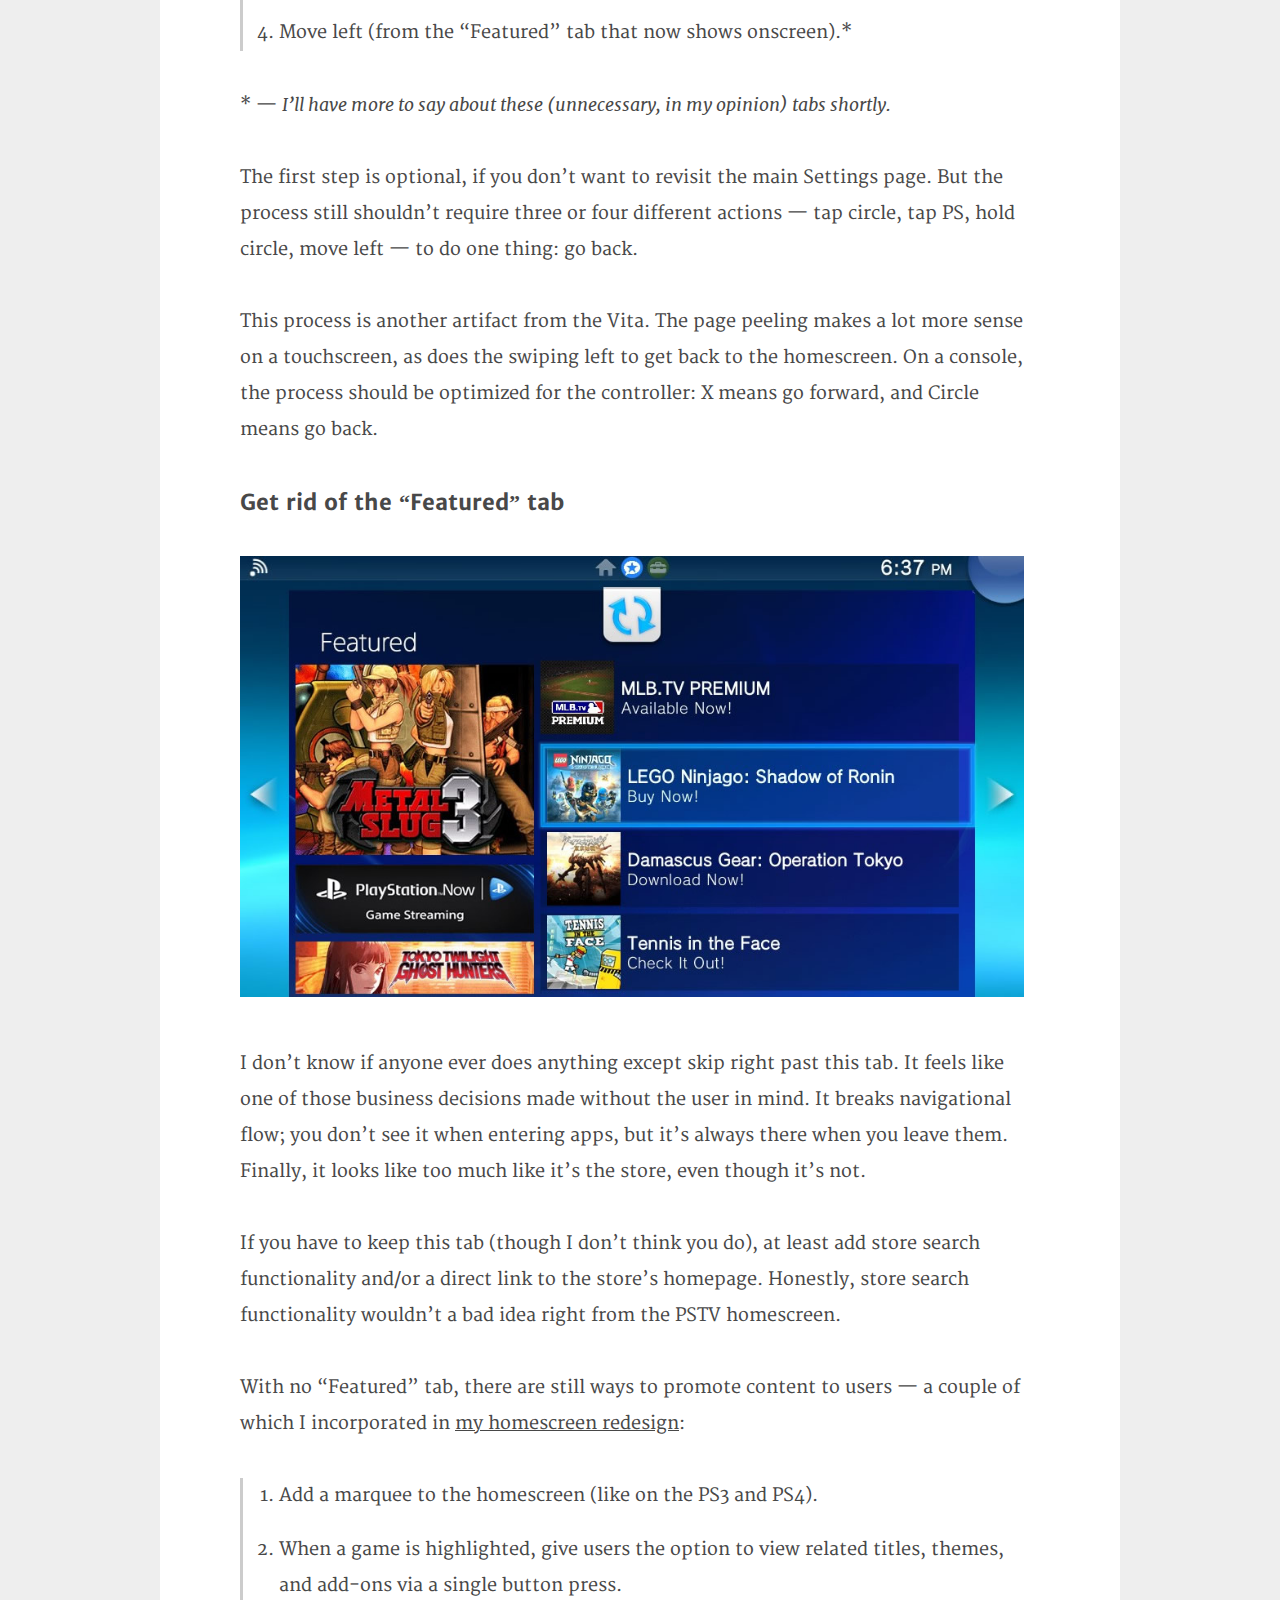
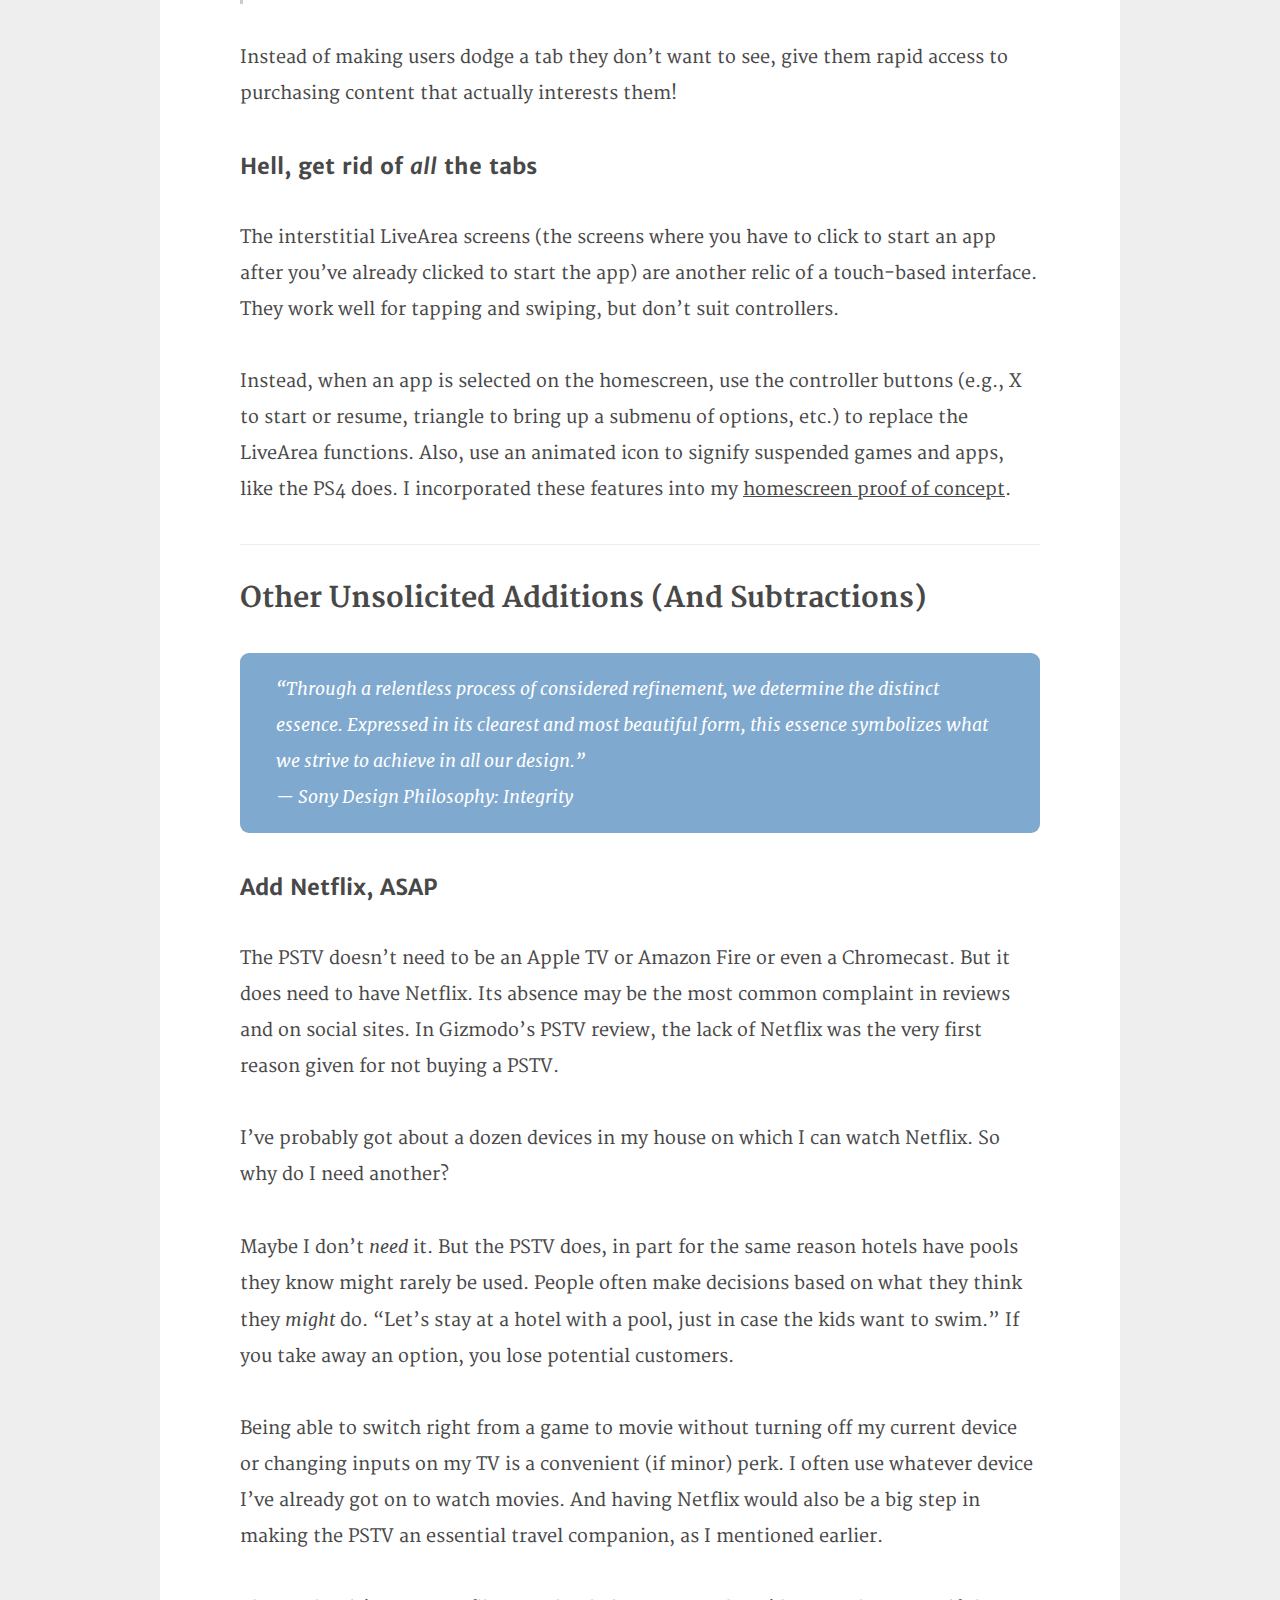
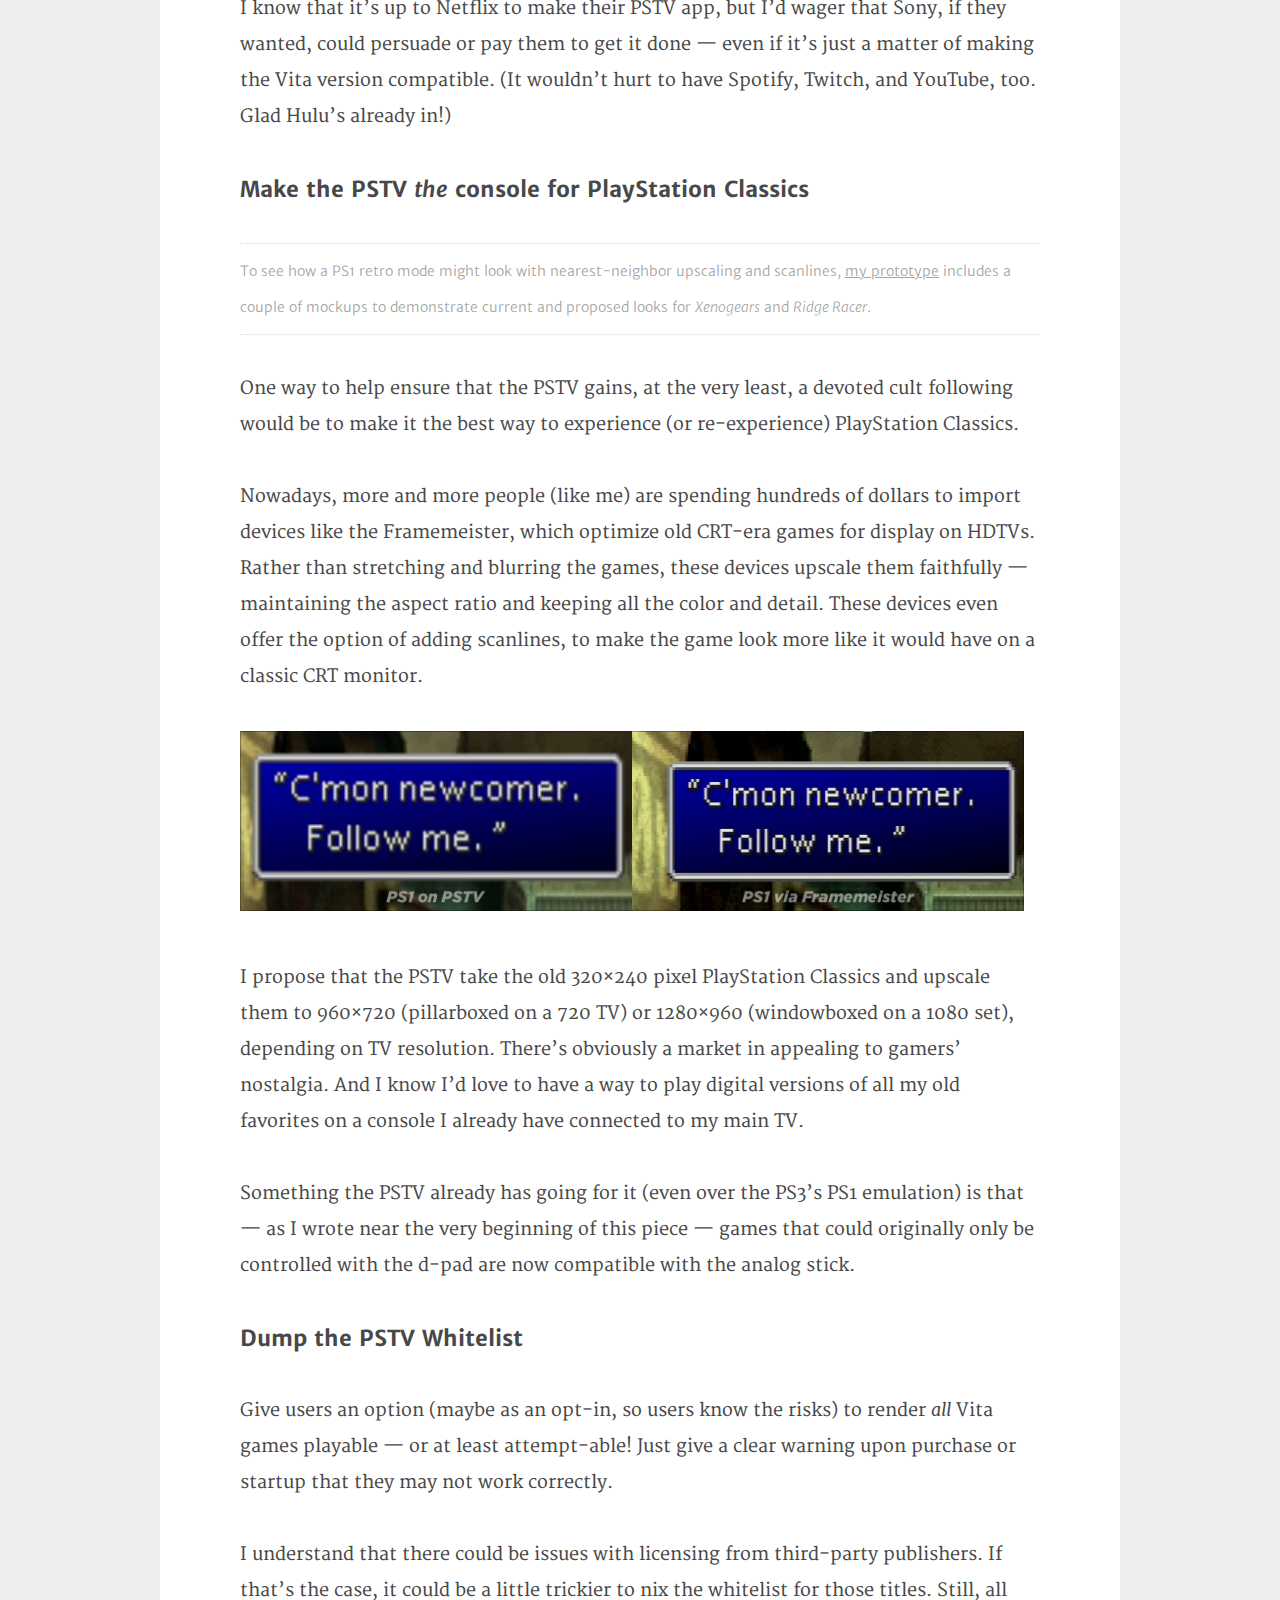
==== commit f4a528c1: "Update about.html" ====
--- a/about.html
+++ b/about.html
@@ -11,7 +11,7 @@
 <div class="container">
 
   <h1 id="reimagining-the-pstv-(a-bit)"><a name="reimagining-the-pstv-(a-bit)" href="#reimagining-the-pstv-(a-bit)"></a>Reimagining the PSTV (a bit)</h1>
-  <h6 id="by-greg-gibson-([@elfneedsfood](https://twitter.com/elfneedsfood))."><a name="by-greg-gibson-([@elfneedsfood](https://twitter.com/elfneedsfood))." href="#by-greg-gibson-([@elfneedsfood](https://twitter.com/elfneedsfood))."></a>by Greg Gibson (<a href="https://twitter.com/elfneedsfood">@elfneedsfood</a>).</h6>
+  <h6 id="by-greg-gibson-([@hellogreg](https://twitter.com/hellogreg))."><a name="by-greg-gibson-([@hellogreg](https://twitter.com/hellogreg))." href="#by-greg-gibson-([@hellogreg](https://twitter.com/hellogreg))."></a>by Greg Gibson (<a href="https://twitter.com/hellogreg">@hellogreg</a>).</h6>
   <h6 id="view-my-pstv-homescreen-prototype-[here](index.html)."><a name="view-my-pstv-homescreen-prototype-[here](index.html)." href="#view-my-pstv-homescreen-prototype-[here](index.html)."></a>View my PSTV homescreen prototype <a href="index.html">here</a>.</h6>
   <blockquote>
     <p>“We have always been on the cutting edge, never being held back by fear of failure. By taking such an approach to design we give form to innovative concepts and bring them to fruition; creating new standards that turn ideas into global benchmarks.”<br>— Sony Design Philosophy: Visionary</p>
@@ -125,7 +125,7 @@
   <p>I also designed this page, though that wasn’t as much work. Here, I did use <a href="http://necolas.github.io/normalize.css/">normalize.css</a> as a style reset. I wrote the text in <a href="http://pad.haroopress.com/">Haroopad</a>, an excellent Markdown editor that exports clean, unstyled HTML.</p>
   <h3 id="contact-me"><a name="contact-me" href="#contact-me"></a>Contact me</h3>
   <ul>
-    <li><strong>Greg Gibson</strong></li><li>Email: <a href="mailto:hellogreg@gmail.com">hellogreg@gmail.com</a></li><li>Twitter: <a href="https://twitter.com/elfneedsfood">@elfneedsfood</a></li><li>PSN: hellogreg</li></ul>
+    <li><strong>Greg Gibson</strong></li><li>Email: <a href="mailto:hellogreg@gmail.com">hellogreg@gmail.com</a></li><li>Twitter: <a href="https://twitter.com/hellogreg">@hellogreg</a></li><li>PSN: hellogreg</li></ul>
   <h3 id="resources"><a name="resources" href="#resources"></a>Resources</h3>
   <ol>
     <li><a href="http://www.sony.net/SonyInfo/design/profile/philosophy.html">Sony Design Philosophy</a></li><li><a href="https://www.youtube.com/watch?v=rG5l78gbvpU">“PlayStation Vita TV Global Announcement” video</a></li><li><a href="https://www.youtube.com/watch?v=ULmDYVSX9tY">“A Day in the Life of Playstation” video</a></li><li><a href="http://en.wikipedia.org/wiki/Apple_TV#3rd_generation_2">Apple TV Sales</a> (through January 2015)</li><li><a href="https://goo.gl/pqF4F2">Majestic</a> (the game I worked on at EA)</li><li><a href="http://www.sony.net/Fun/design/activity/product/ps_vita/01.html">Sony Feature Design: PS Vita</a></li><li><a href="http://gizmodo.com/playstation-tv-isnt-what-you-want-it-to-be-1646323968">Gizmodo: “PlayStation TV Isn’t What You Want It To Be”</a></li><li><a href="http://retrogaming.hazard-city.de/framemeister.html">Framemeister Overview/Review</a></li></ol>
@@ -134,4 +134,4 @@
 
 <script src="js/analytics.js"></script>
 </body>
-</html>+</html>
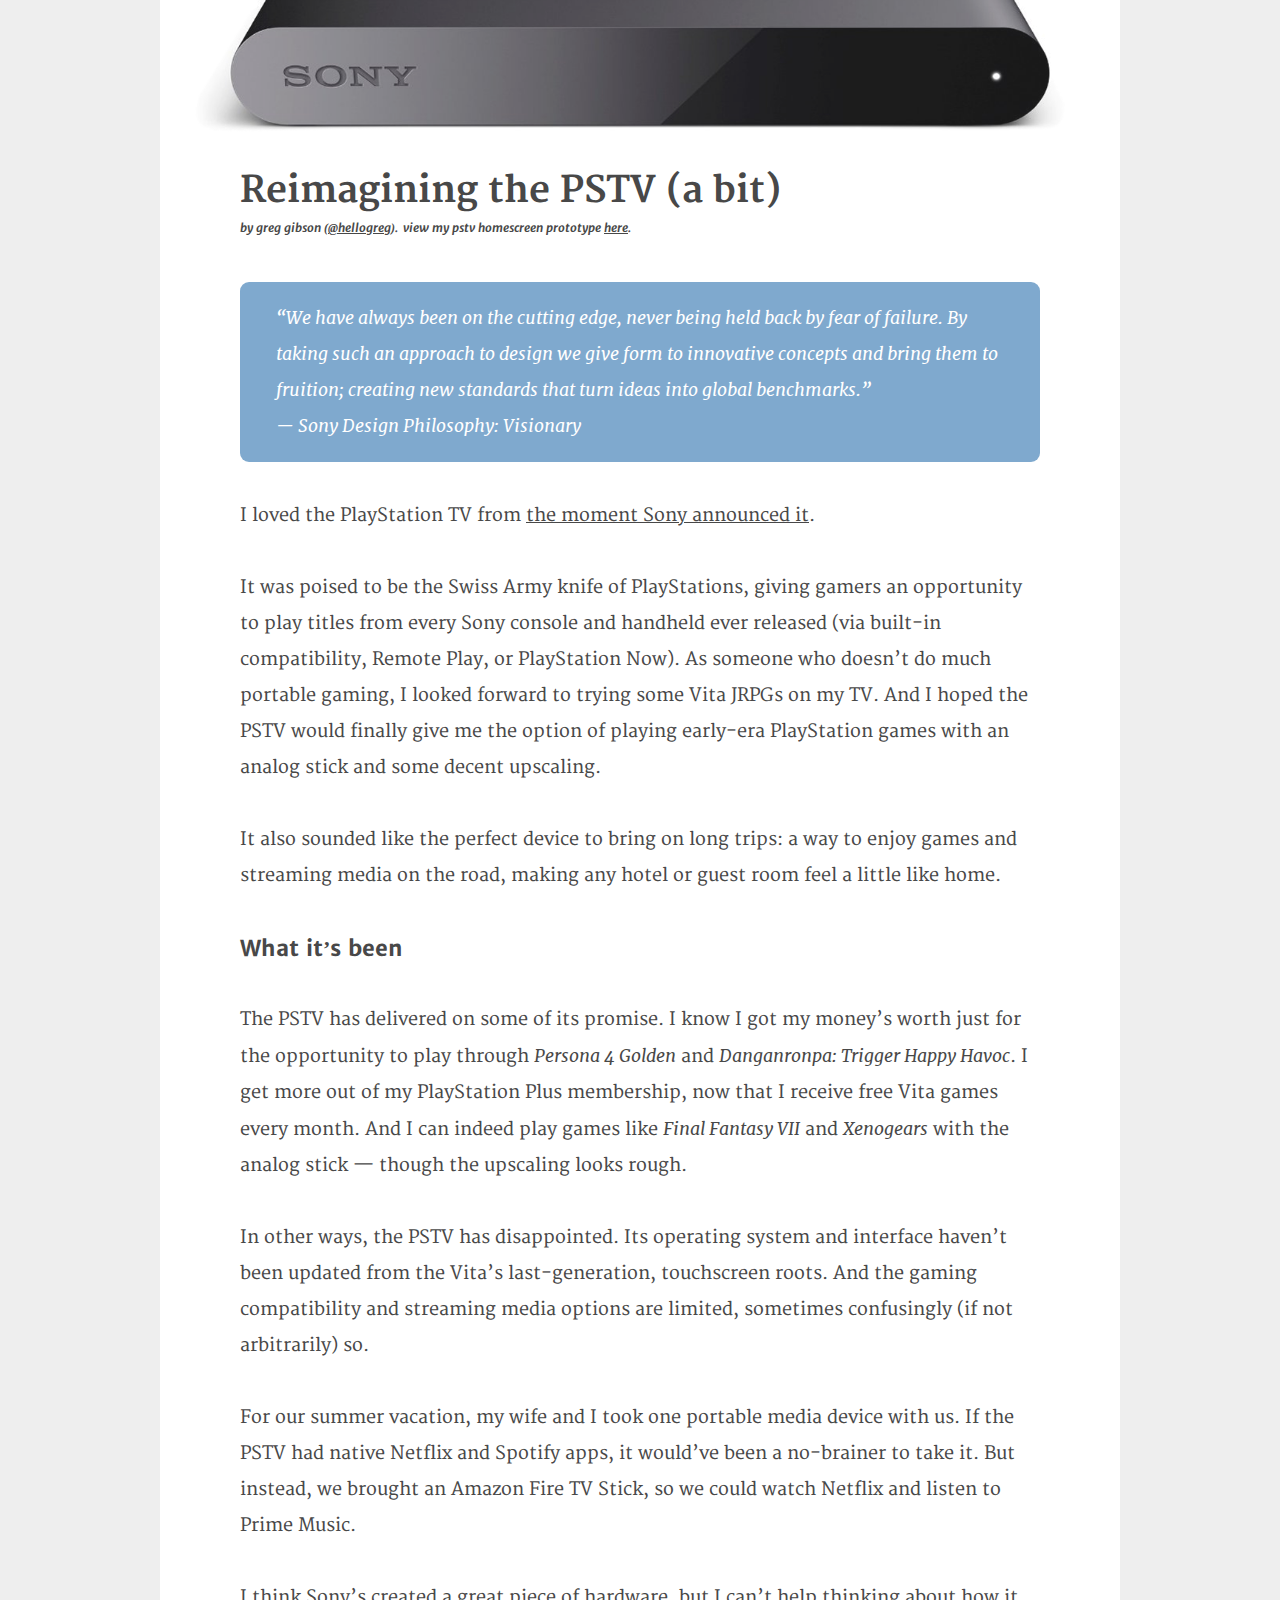
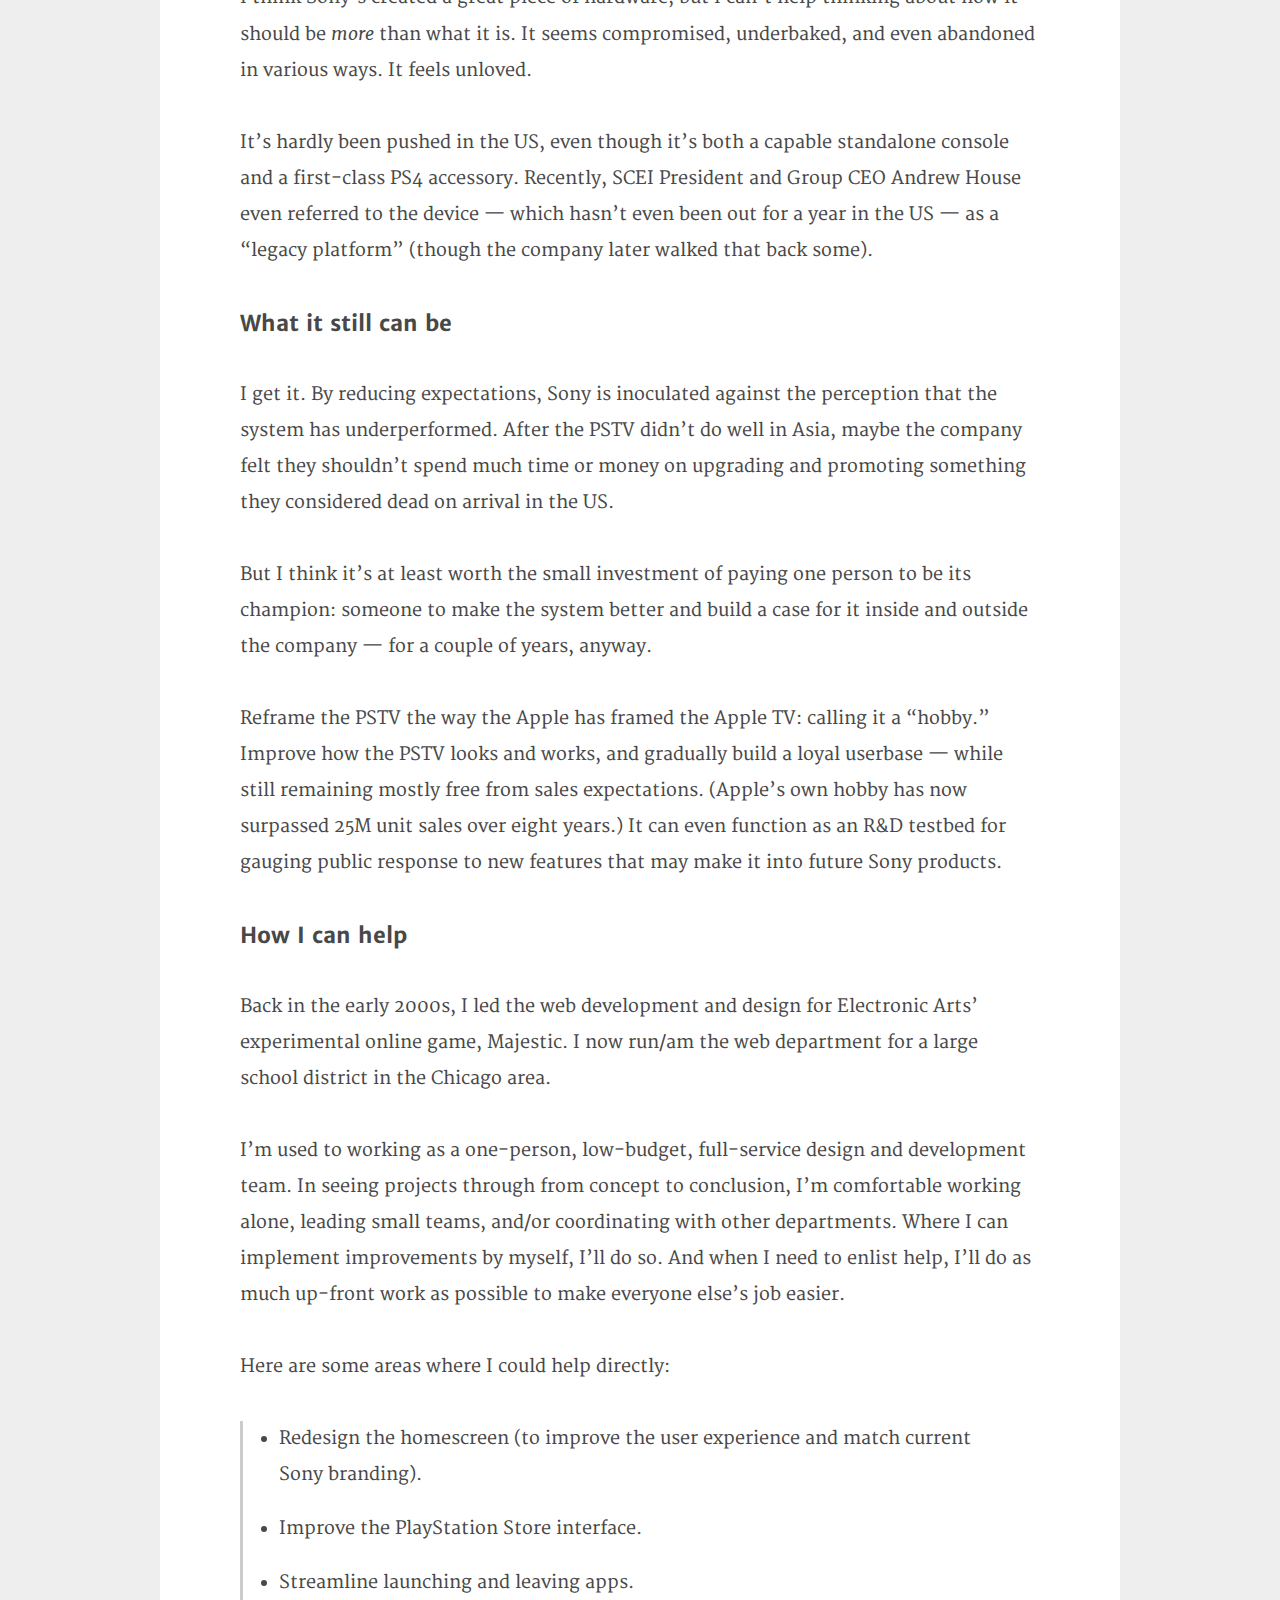
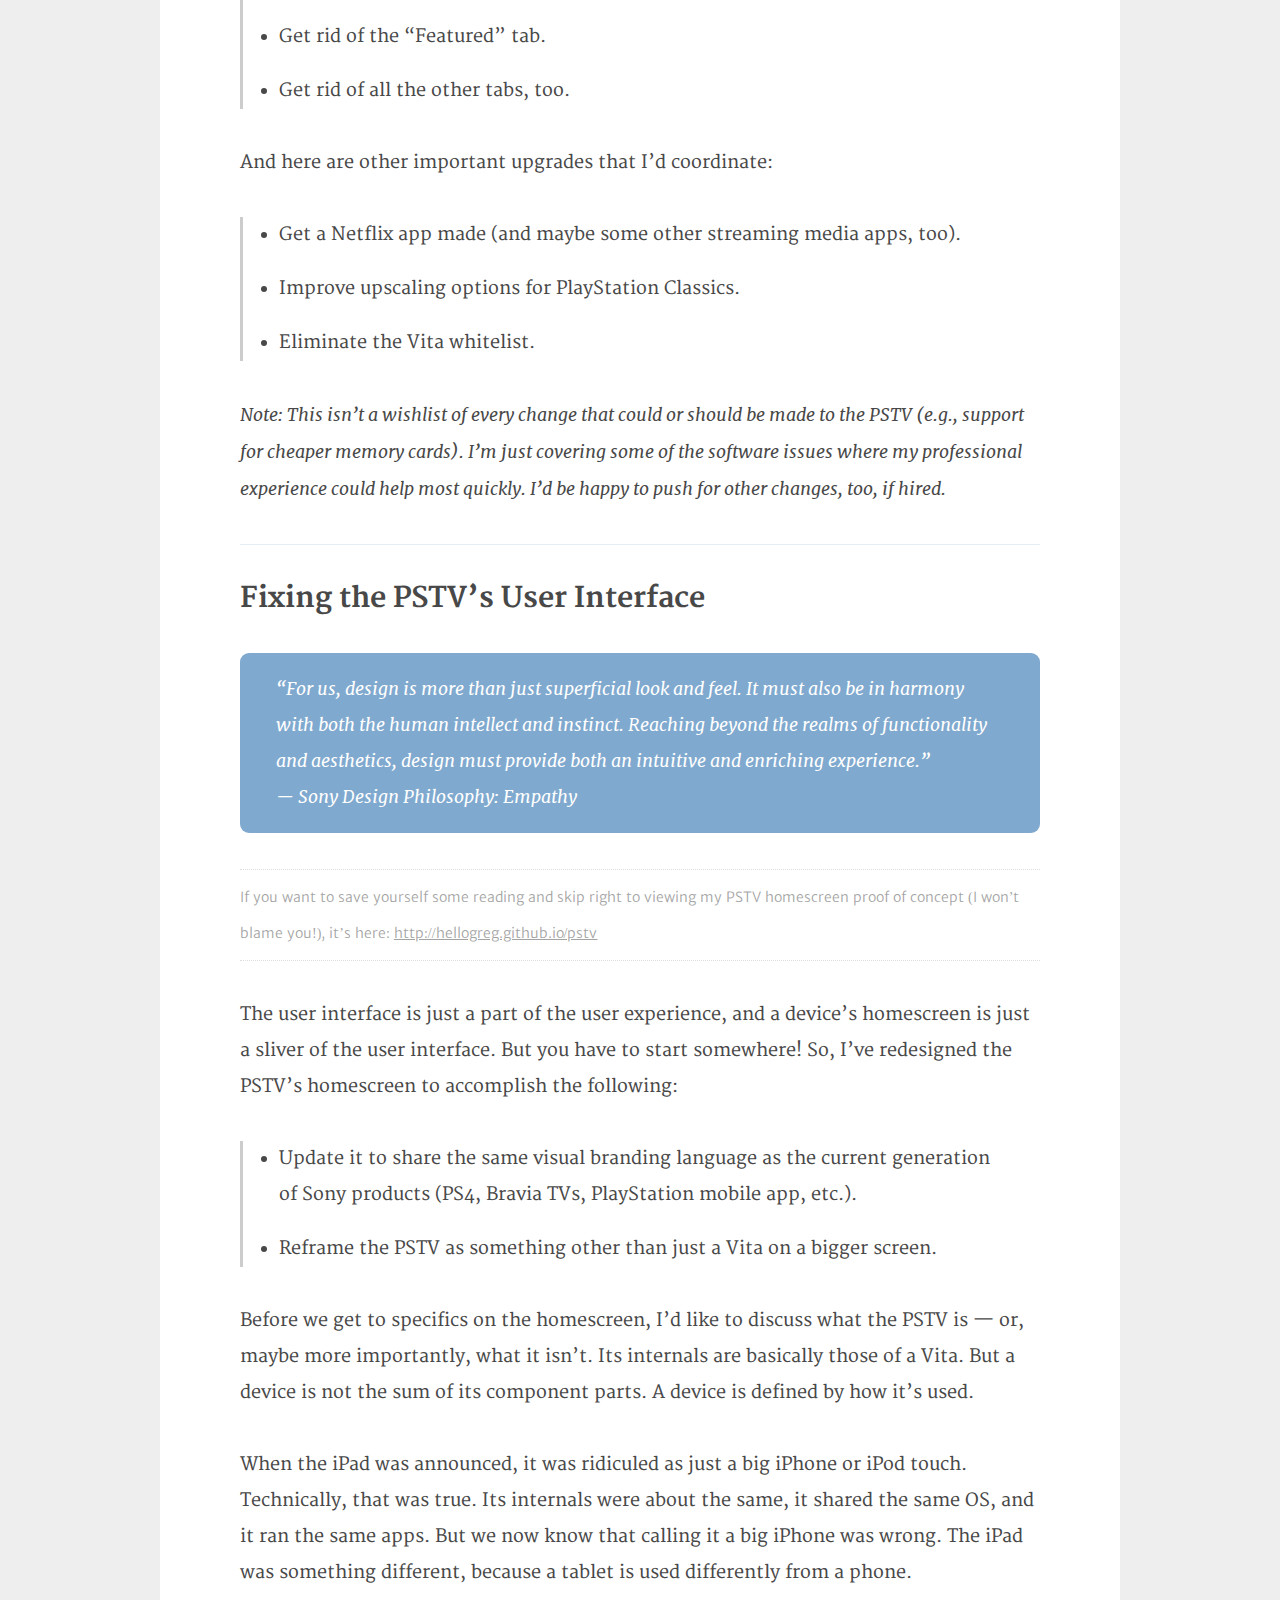
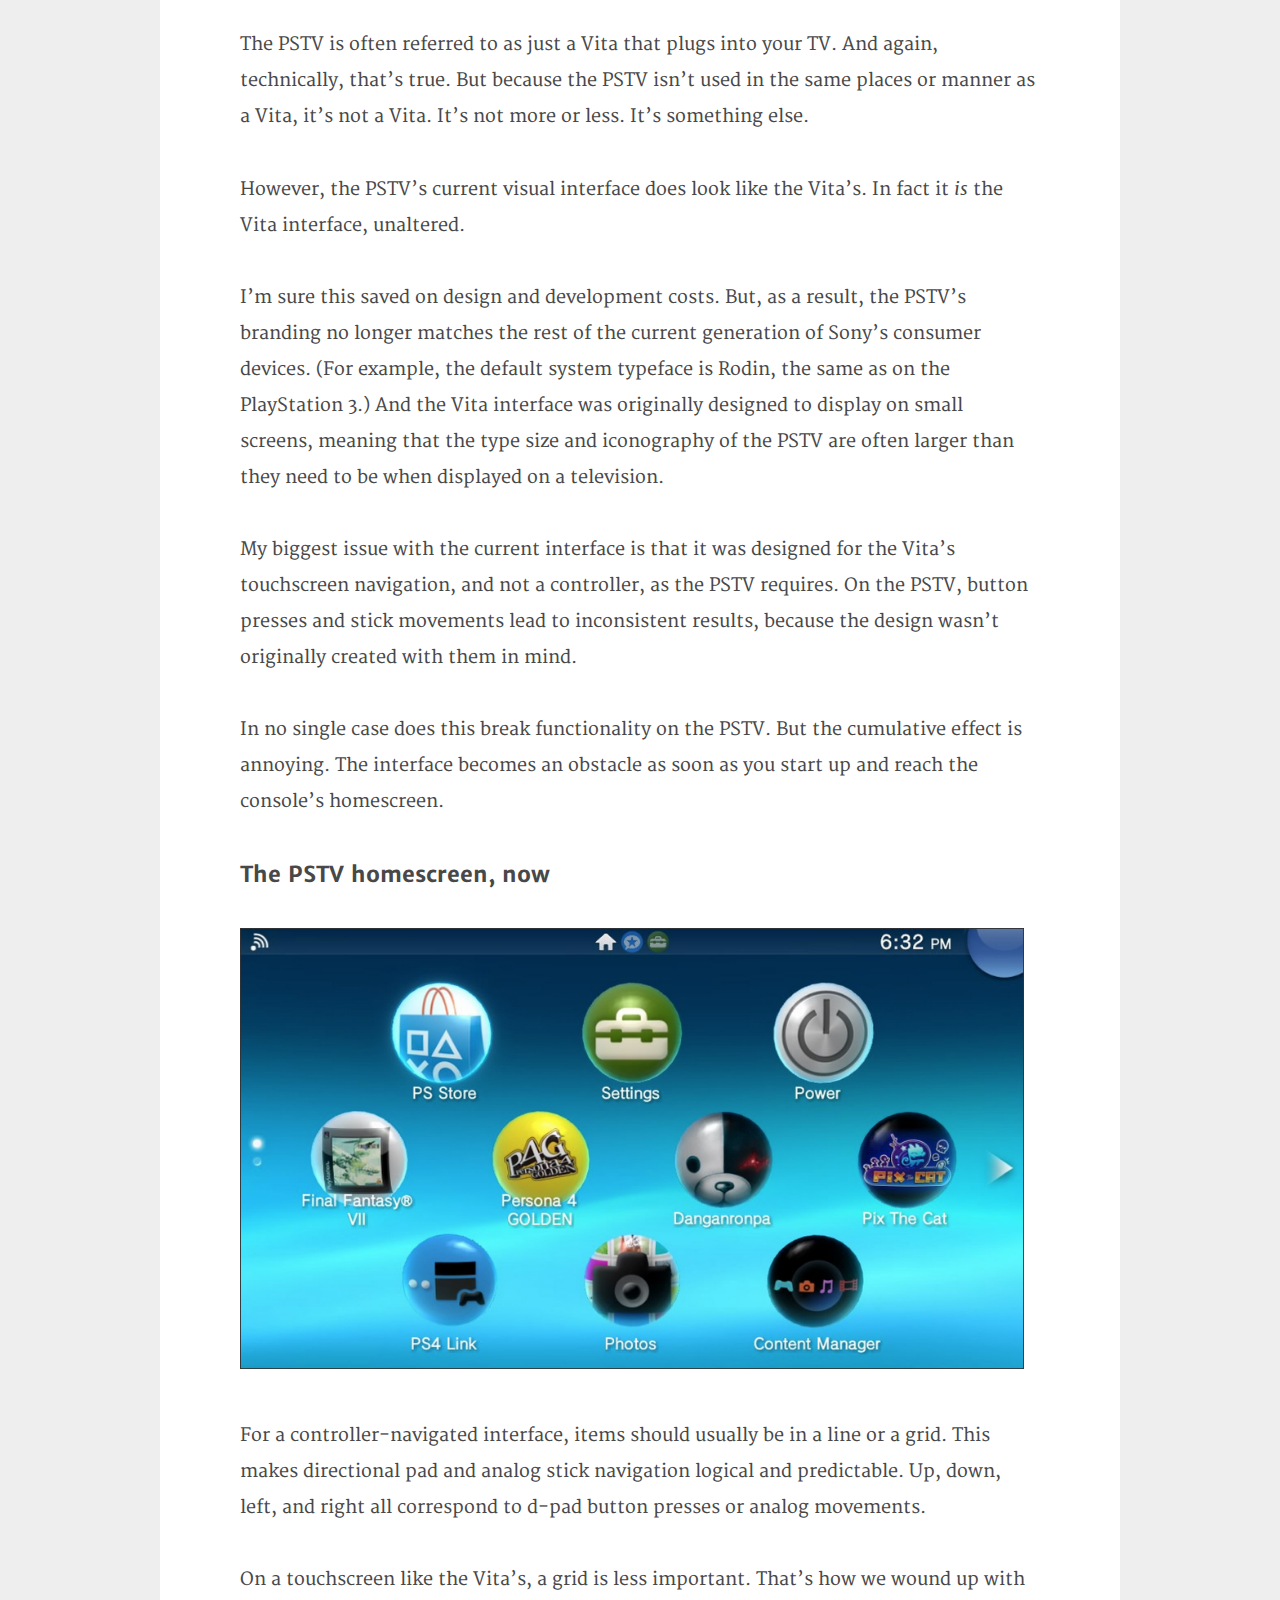
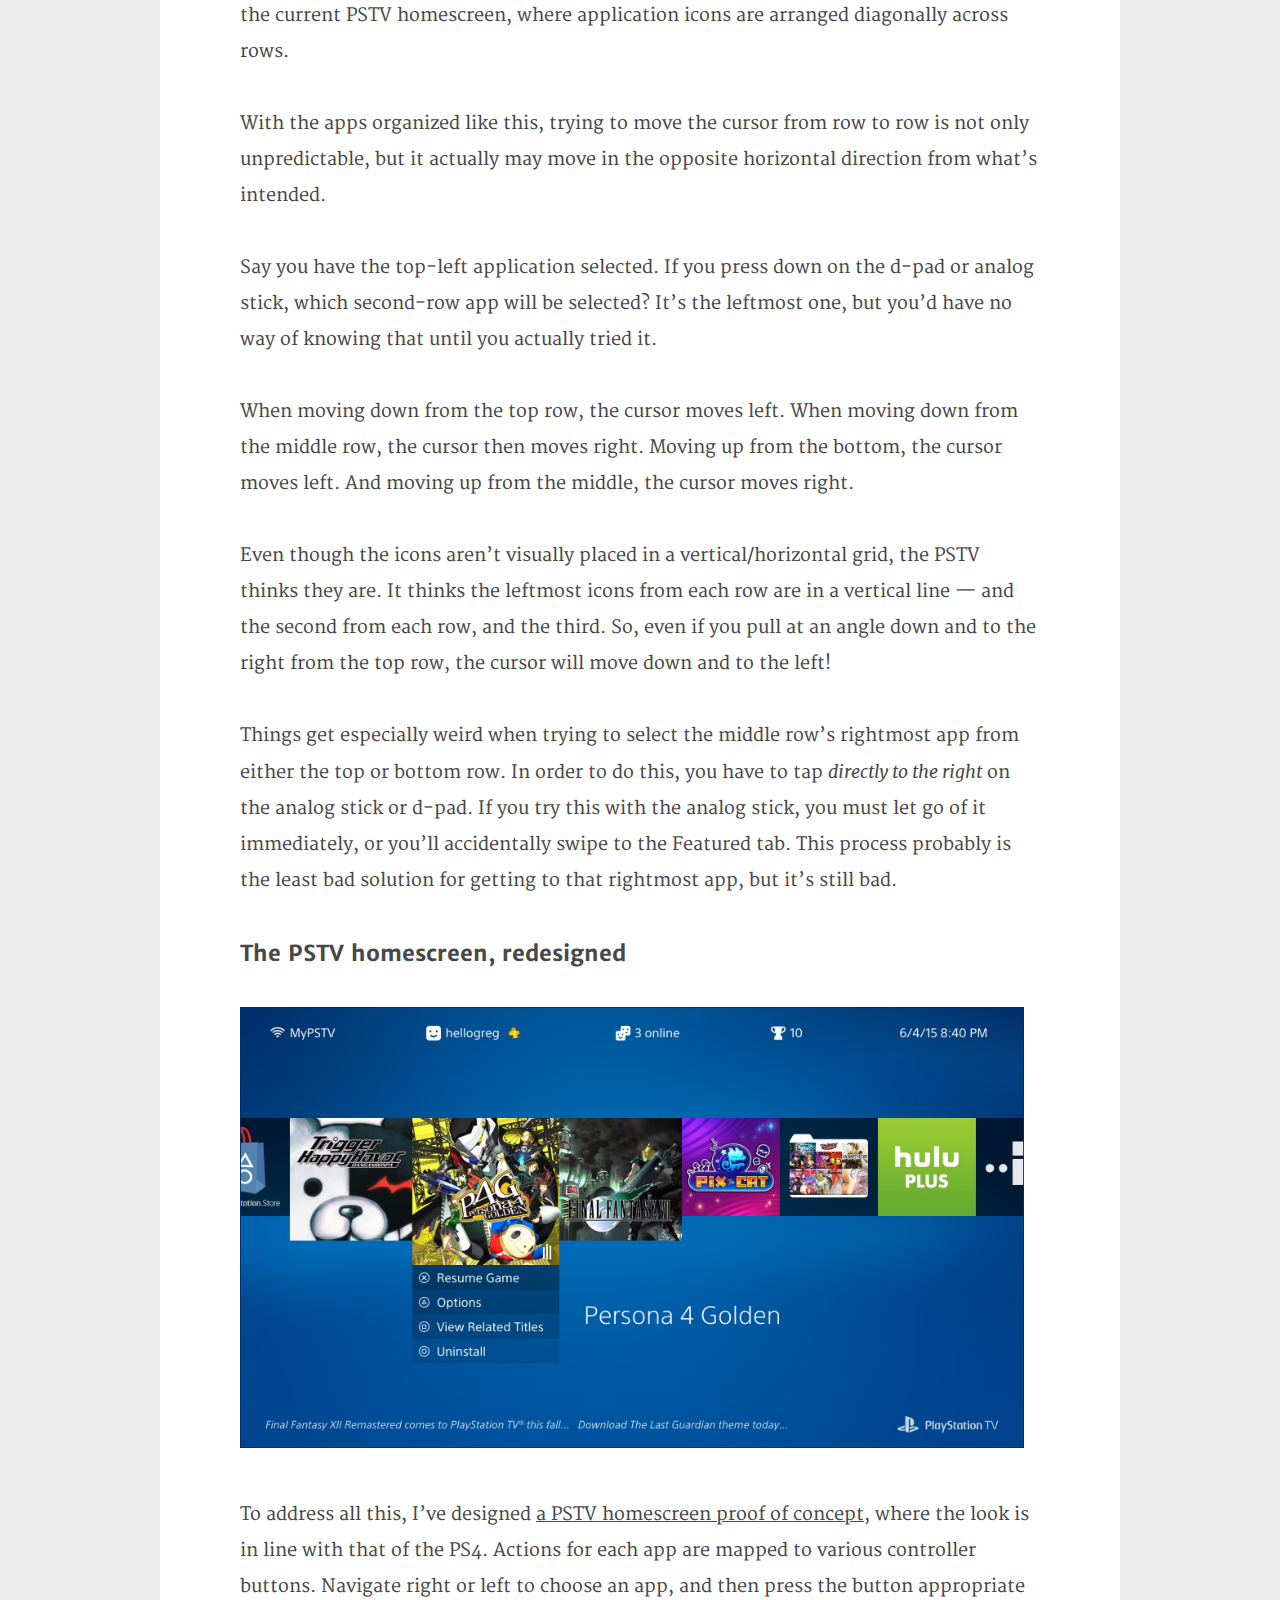
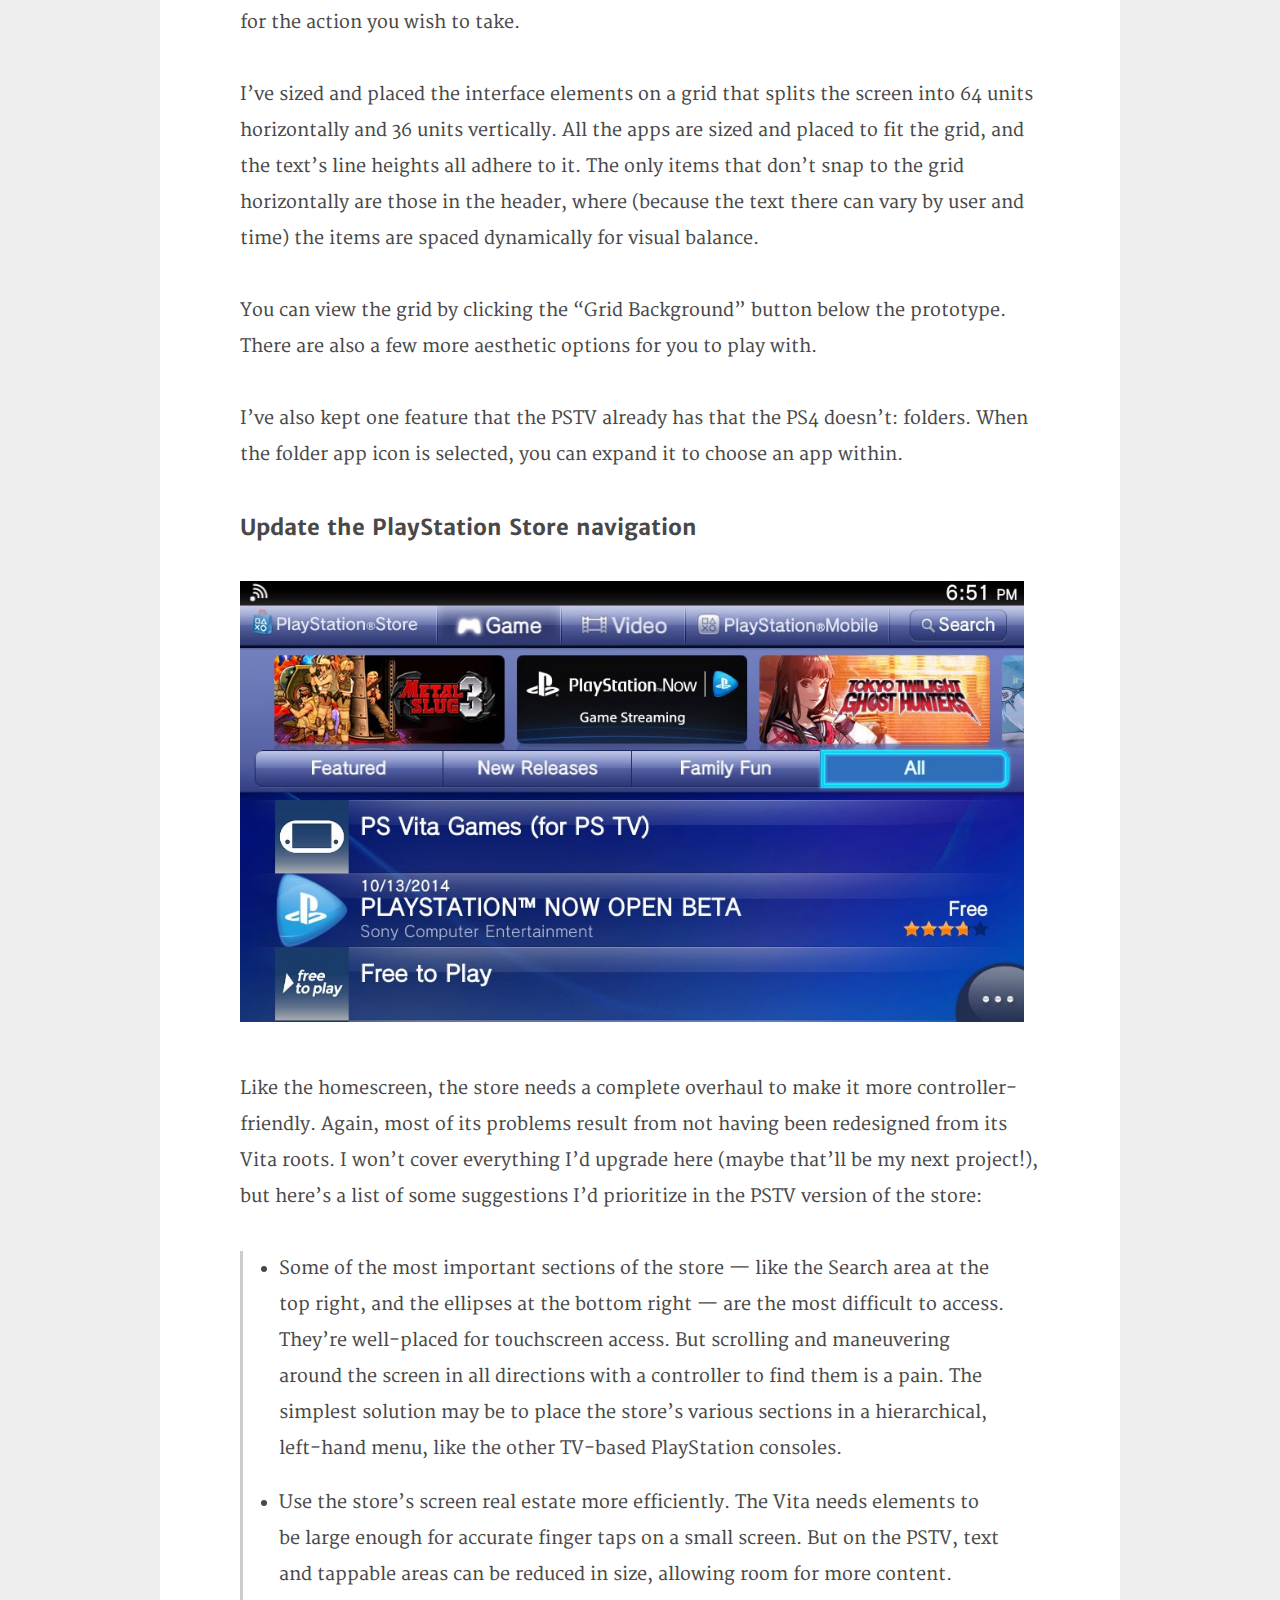
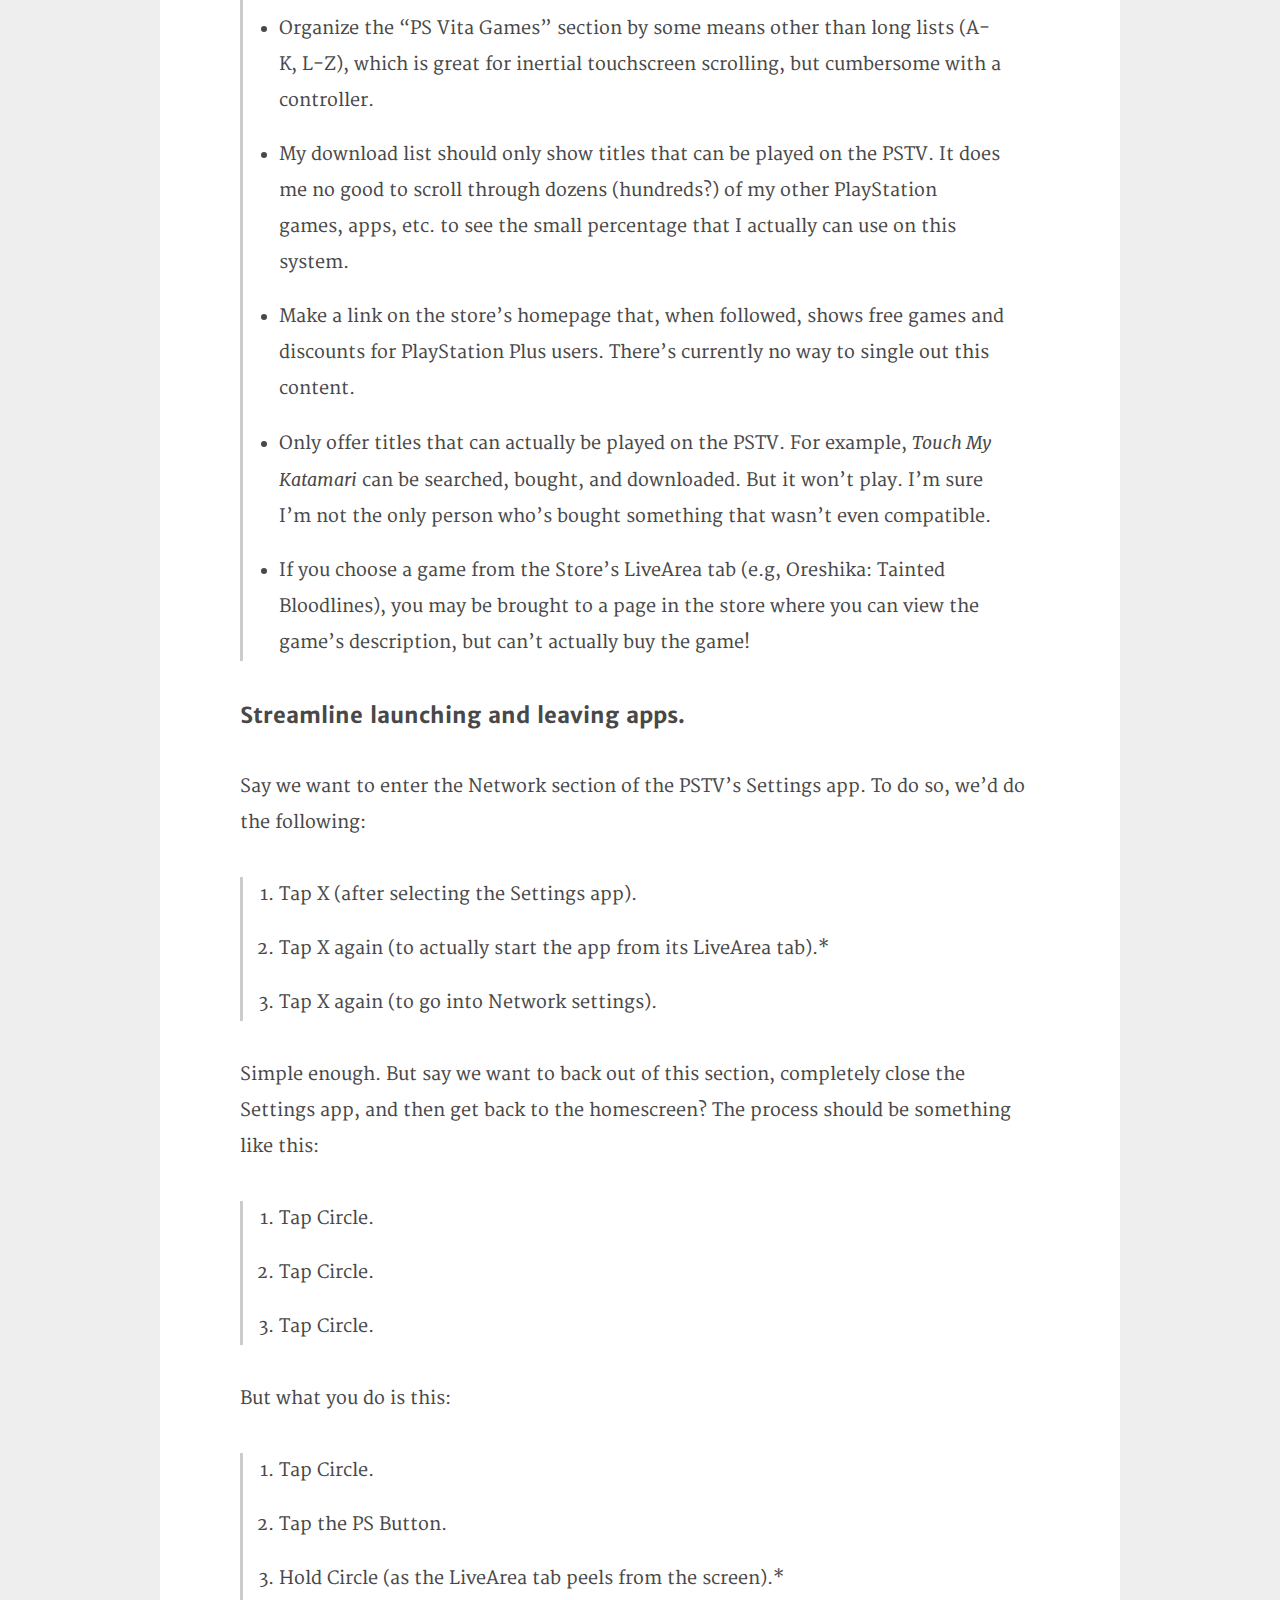
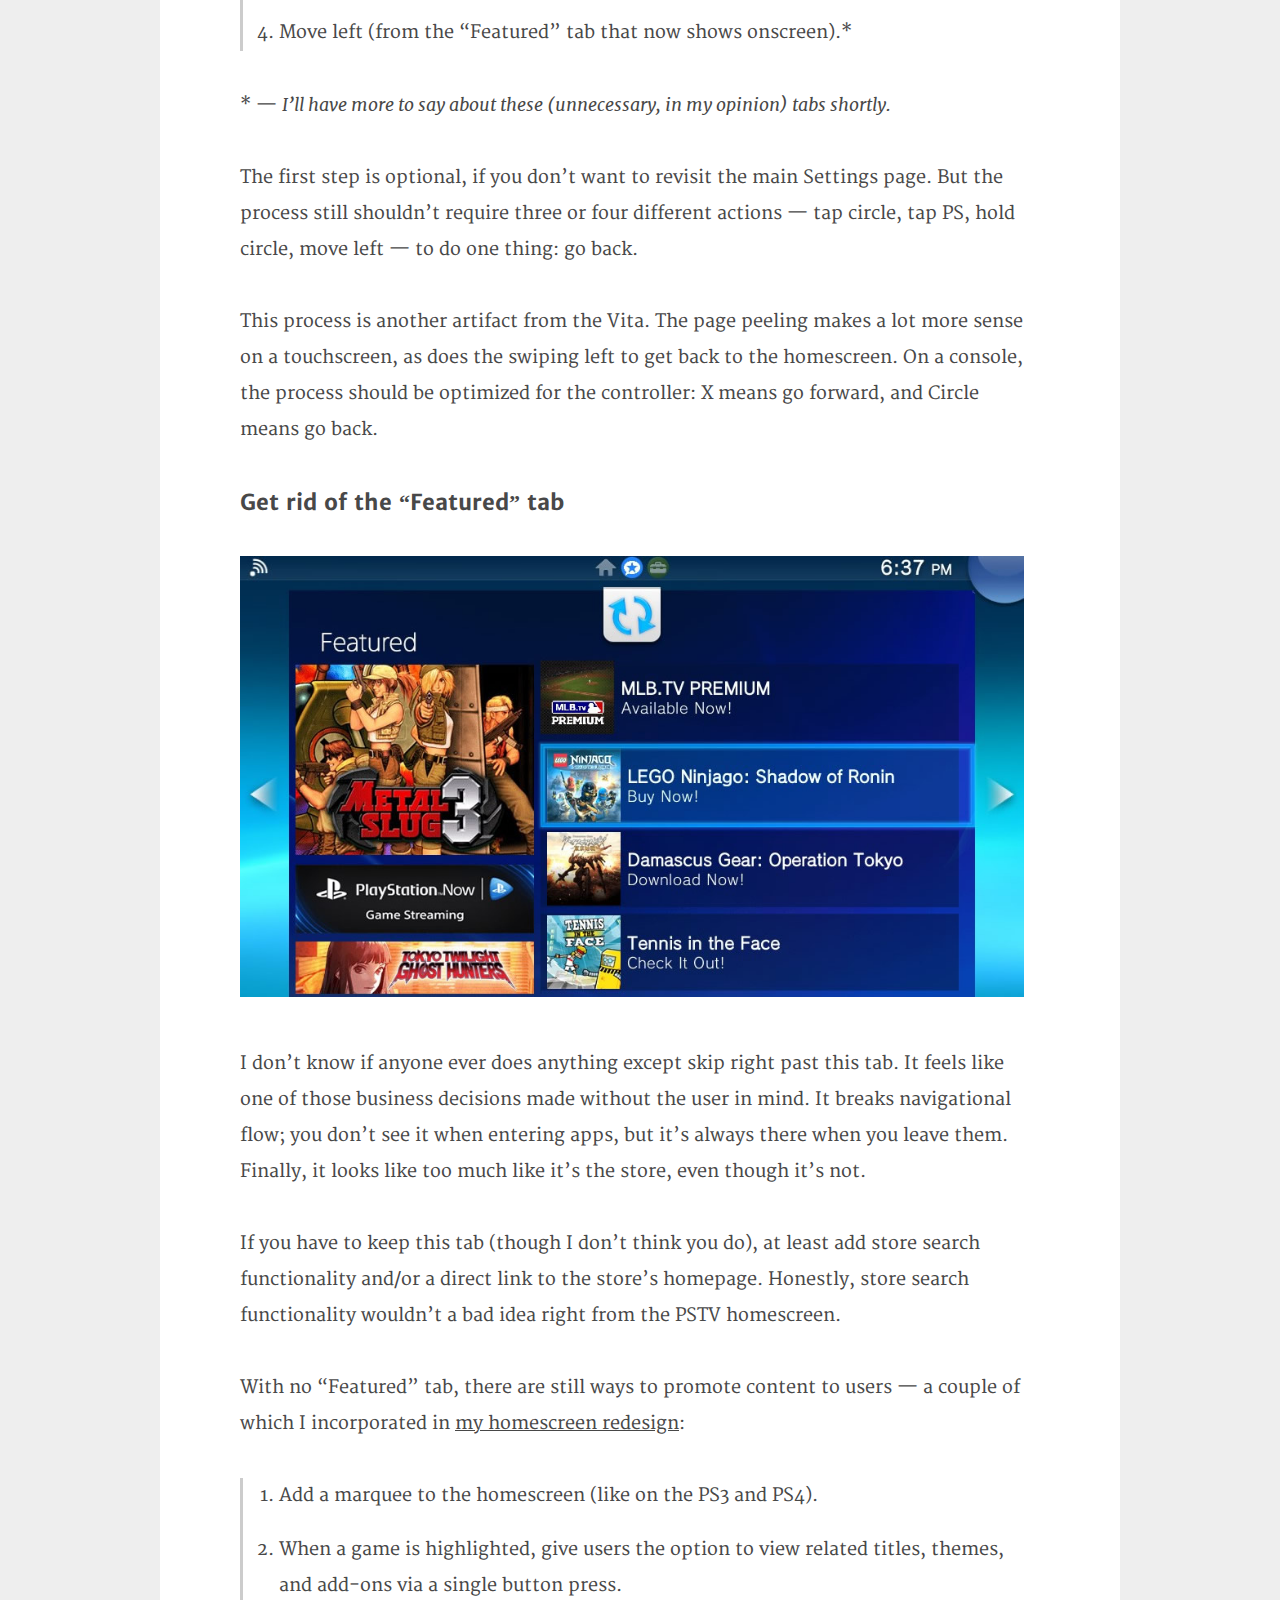
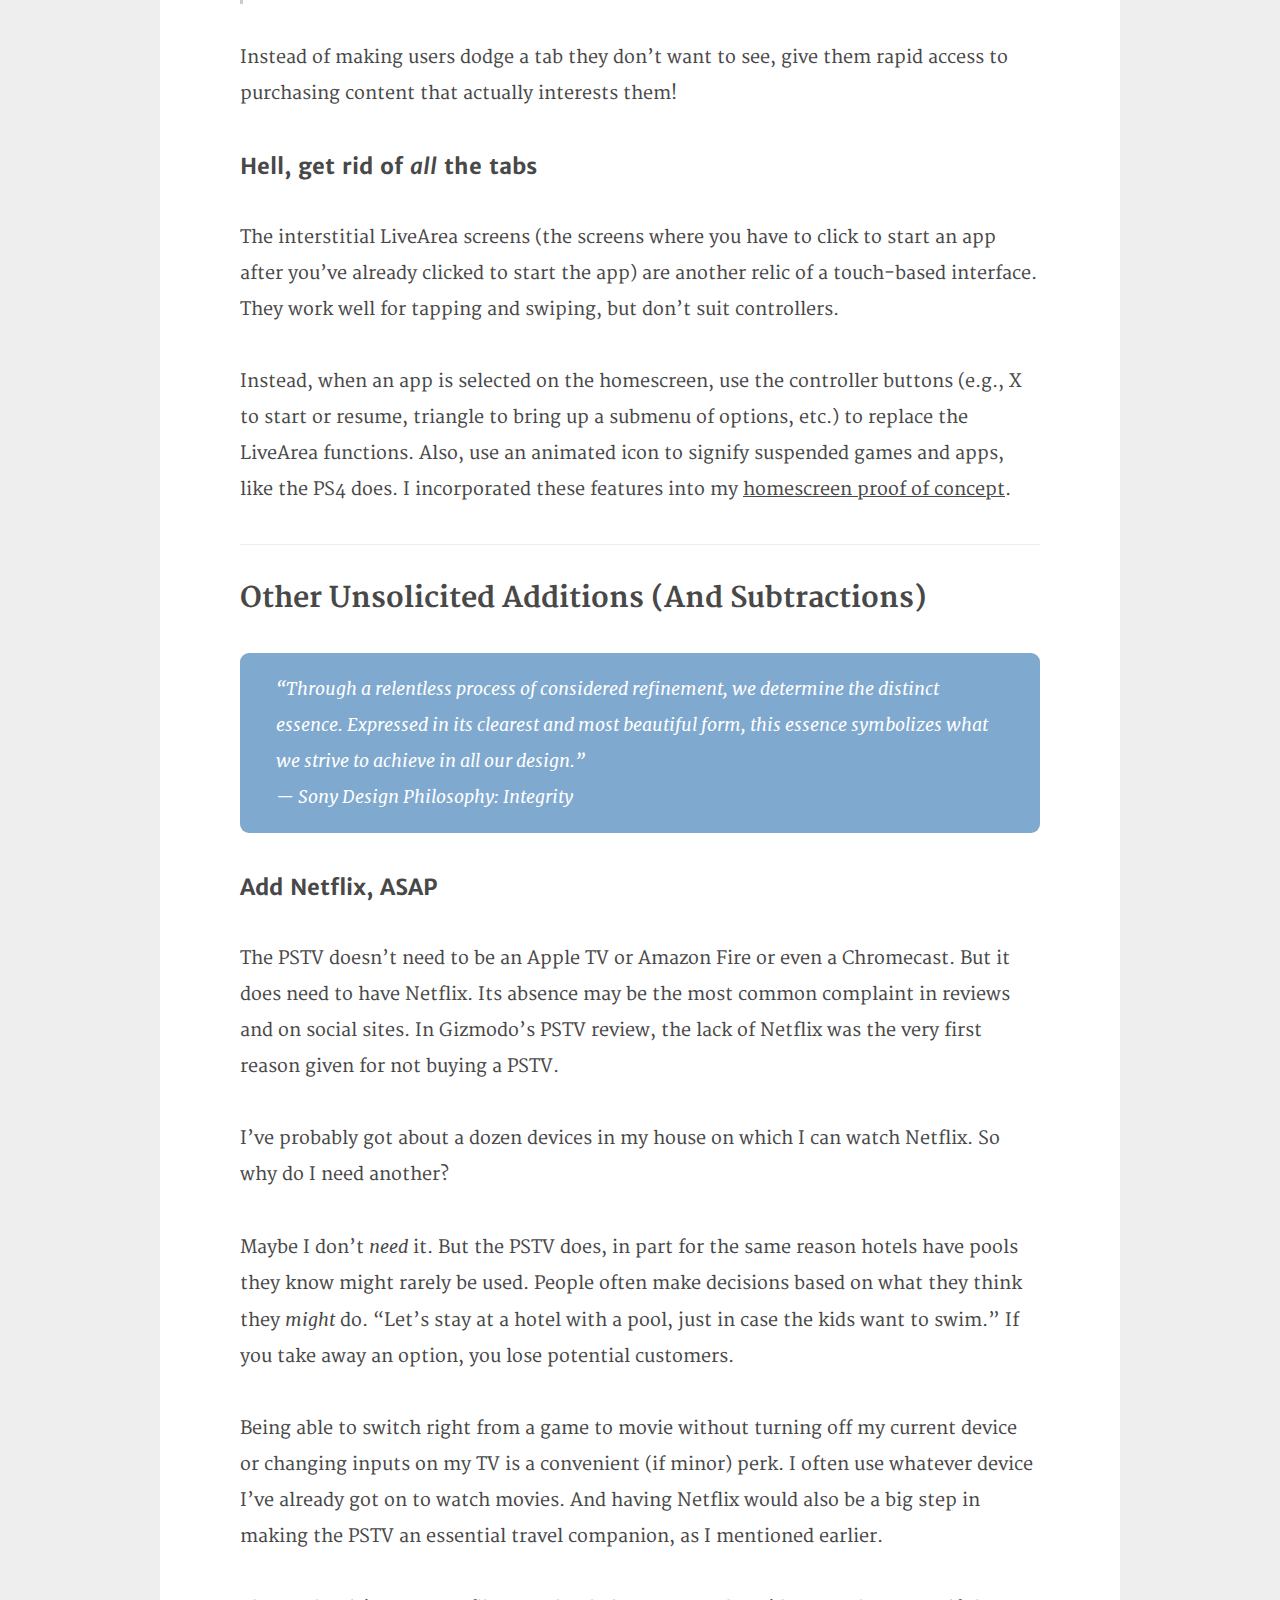
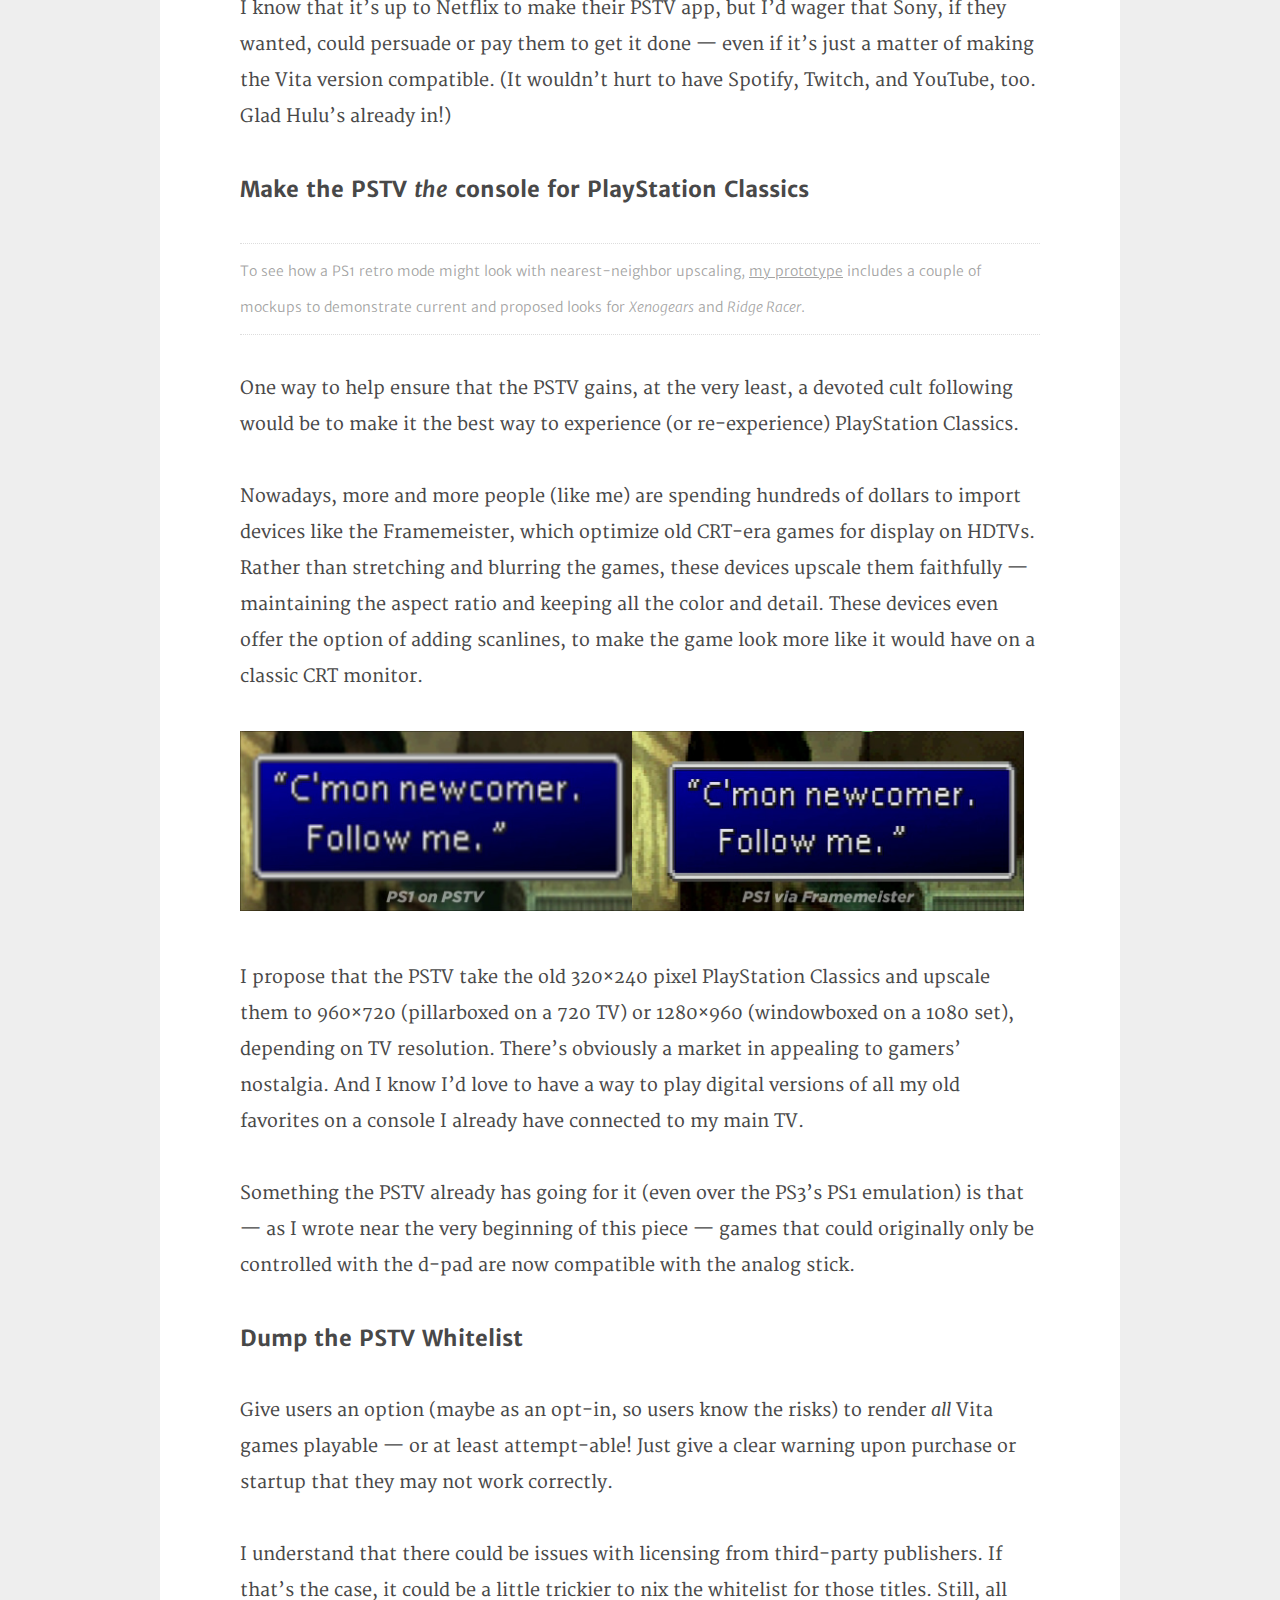
==== commit e6913236: "Minor text changes" ====
--- a/about.html
+++ b/about.html
@@ -109,7 +109,7 @@
   <p>Being able to switch right from a game to movie without turning off my current device or changing inputs on my TV is a convenient (if minor) perk. I often use whatever device I’ve already got on to watch movies. And having Netflix would also be a big step in making the PSTV an essential travel companion, as I mentioned earlier.</p>
   <p>I know that it’s up to Netflix to make their PSTV app, but I’d wager that Sony, if they wanted, could persuade or pay them to get it done — even if it’s just a matter of making the Vita version compatible. (It wouldn’t hurt to have Spotify, Twitch, and YouTube, too. Glad Hulu’s already in!)</p>
   <h3 id="make-the-pstv-*the*-console-for-playstation-classics"><a name="make-the-pstv-*the*-console-for-playstation-classics" href="#make-the-pstv-*the*-console-for-playstation-classics"></a>Make the PSTV <em>the</em> console for PlayStation Classics</h3>
-  <h5 id="to-see-how-a-ps1-retro-mode-might-look-with-nearest-neighbor-upscaling-and-scanlines,-[my-prototype](index.html)-includes-a-couple-of-mockups-to-demonstrate-current-and-proposed-looks-for-*xenogears*-and-*ridge-racer*."><a name="to-see-how-a-ps1-retro-mode-might-look-with-nearest-neighbor-upscaling-and-scanlines,-[my-prototype](index.html)-includes-a-couple-of-mockups-to-demonstrate-current-and-proposed-looks-for-*xenogears*-and-*ridge-racer*." href="#to-see-how-a-ps1-retro-mode-might-look-with-nearest-neighbor-upscaling-and-scanlines,-[my-prototype](index.html)-includes-a-couple-of-mockups-to-demonstrate-current-and-proposed-looks-for-*xenogears*-and-*ridge-racer*."></a>To see how a PS1 retro mode might look with nearest-neighbor upscaling and scanlines, <a href="index.html">my prototype</a> includes a couple of mockups to demonstrate current and proposed looks for <em>Xenogears</em> and <em>Ridge Racer</em>.</h5>
+  <h5 id="to-see-how-a-ps1-retro-mode-might-look-with-nearest-neighbor-upscaling-and-scanlines,-[my-prototype](index.html)-includes-a-couple-of-mockups-to-demonstrate-current-and-proposed-looks-for-*xenogears*-and-*ridge-racer*."><a name="to-see-how-a-ps1-retro-mode-might-look-with-nearest-neighbor-upscaling-and-scanlines,-[my-prototype](index.html)-includes-a-couple-of-mockups-to-demonstrate-current-and-proposed-looks-for-*xenogears*-and-*ridge-racer*." href="#to-see-how-a-ps1-retro-mode-might-look-with-nearest-neighbor-upscaling-and-scanlines,-[my-prototype](index.html)-includes-a-couple-of-mockups-to-demonstrate-current-and-proposed-looks-for-*xenogears*-and-*ridge-racer*."></a>To see how a PS1 retro mode might look with nearest-neighbor upscaling, <a href="index.html">my prototype</a> includes a couple of mockups to demonstrate current and proposed looks for <em>Xenogears</em> and <em>Ridge Racer</em>.</h5>
   <p>One way to help ensure that the PSTV gains, at the very least, a devoted cult following would be to make it the best way to experience (or re-experience) PlayStation Classics.</p>
   <p>Nowadays, more and more people (like me) are spending hundreds of dollars to import devices like the Framemeister, which optimize old CRT-era games for display on HDTVs. Rather than stretching and blurring the games, these devices upscale them faithfully — maintaining the aspect ratio and keeping all the color and detail. These devices even offer the option of adding scanlines, to make the game look more like it would have on a classic CRT monitor.</p>
   <p><img src="images/article/ff7shots.jpg" alt="Final Fantasy VII via PSTV and Framemeister"></p>
@@ -131,7 +131,6 @@
     <li><a href="http://www.sony.net/SonyInfo/design/profile/philosophy.html">Sony Design Philosophy</a></li><li><a href="https://www.youtube.com/watch?v=rG5l78gbvpU">“PlayStation Vita TV Global Announcement” video</a></li><li><a href="https://www.youtube.com/watch?v=ULmDYVSX9tY">“A Day in the Life of Playstation” video</a></li><li><a href="http://en.wikipedia.org/wiki/Apple_TV#3rd_generation_2">Apple TV Sales</a> (through January 2015)</li><li><a href="https://goo.gl/pqF4F2">Majestic</a> (the game I worked on at EA)</li><li><a href="http://www.sony.net/Fun/design/activity/product/ps_vita/01.html">Sony Feature Design: PS Vita</a></li><li><a href="http://gizmodo.com/playstation-tv-isnt-what-you-want-it-to-be-1646323968">Gizmodo: “PlayStation TV Isn’t What You Want It To Be”</a></li><li><a href="http://retrogaming.hazard-city.de/framemeister.html">Framemeister Overview/Review</a></li></ol>
 
 </div>
-
 <script src="js/analytics.js"></script>
 </body>
 </html>
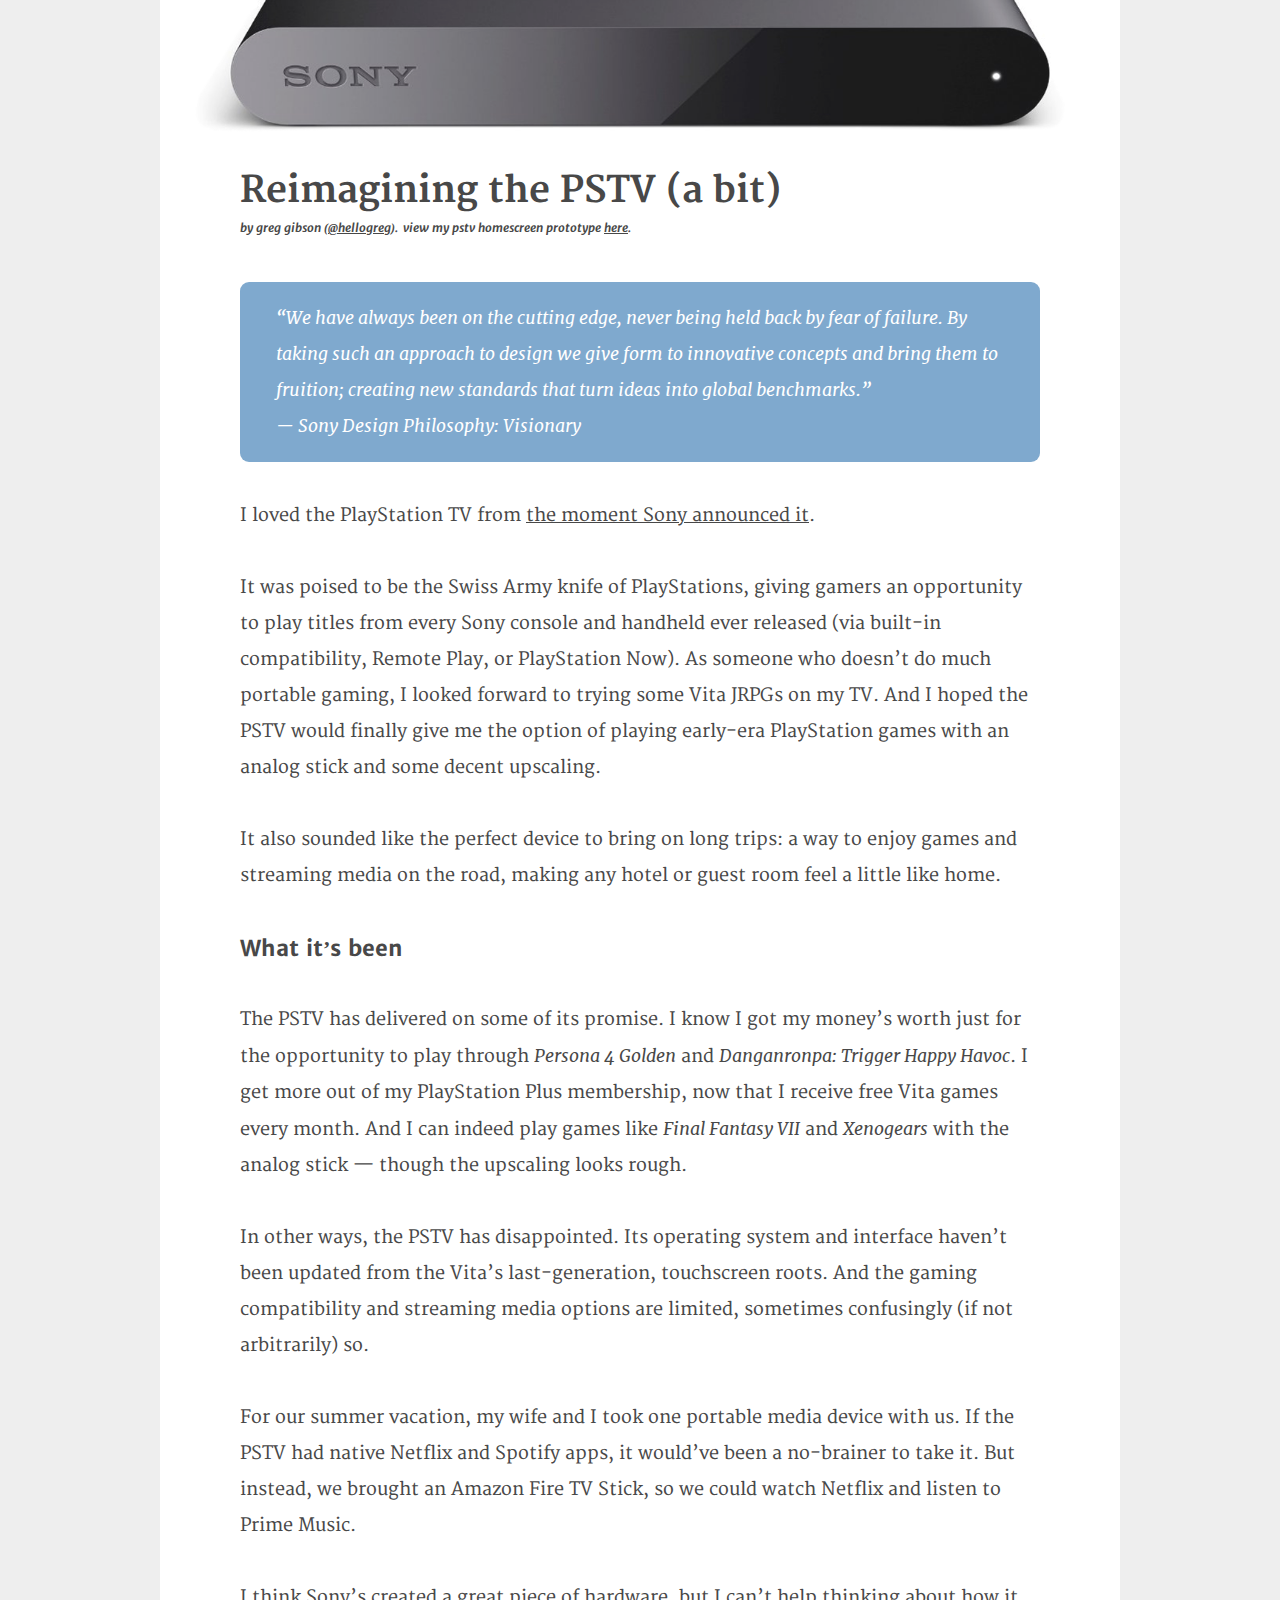
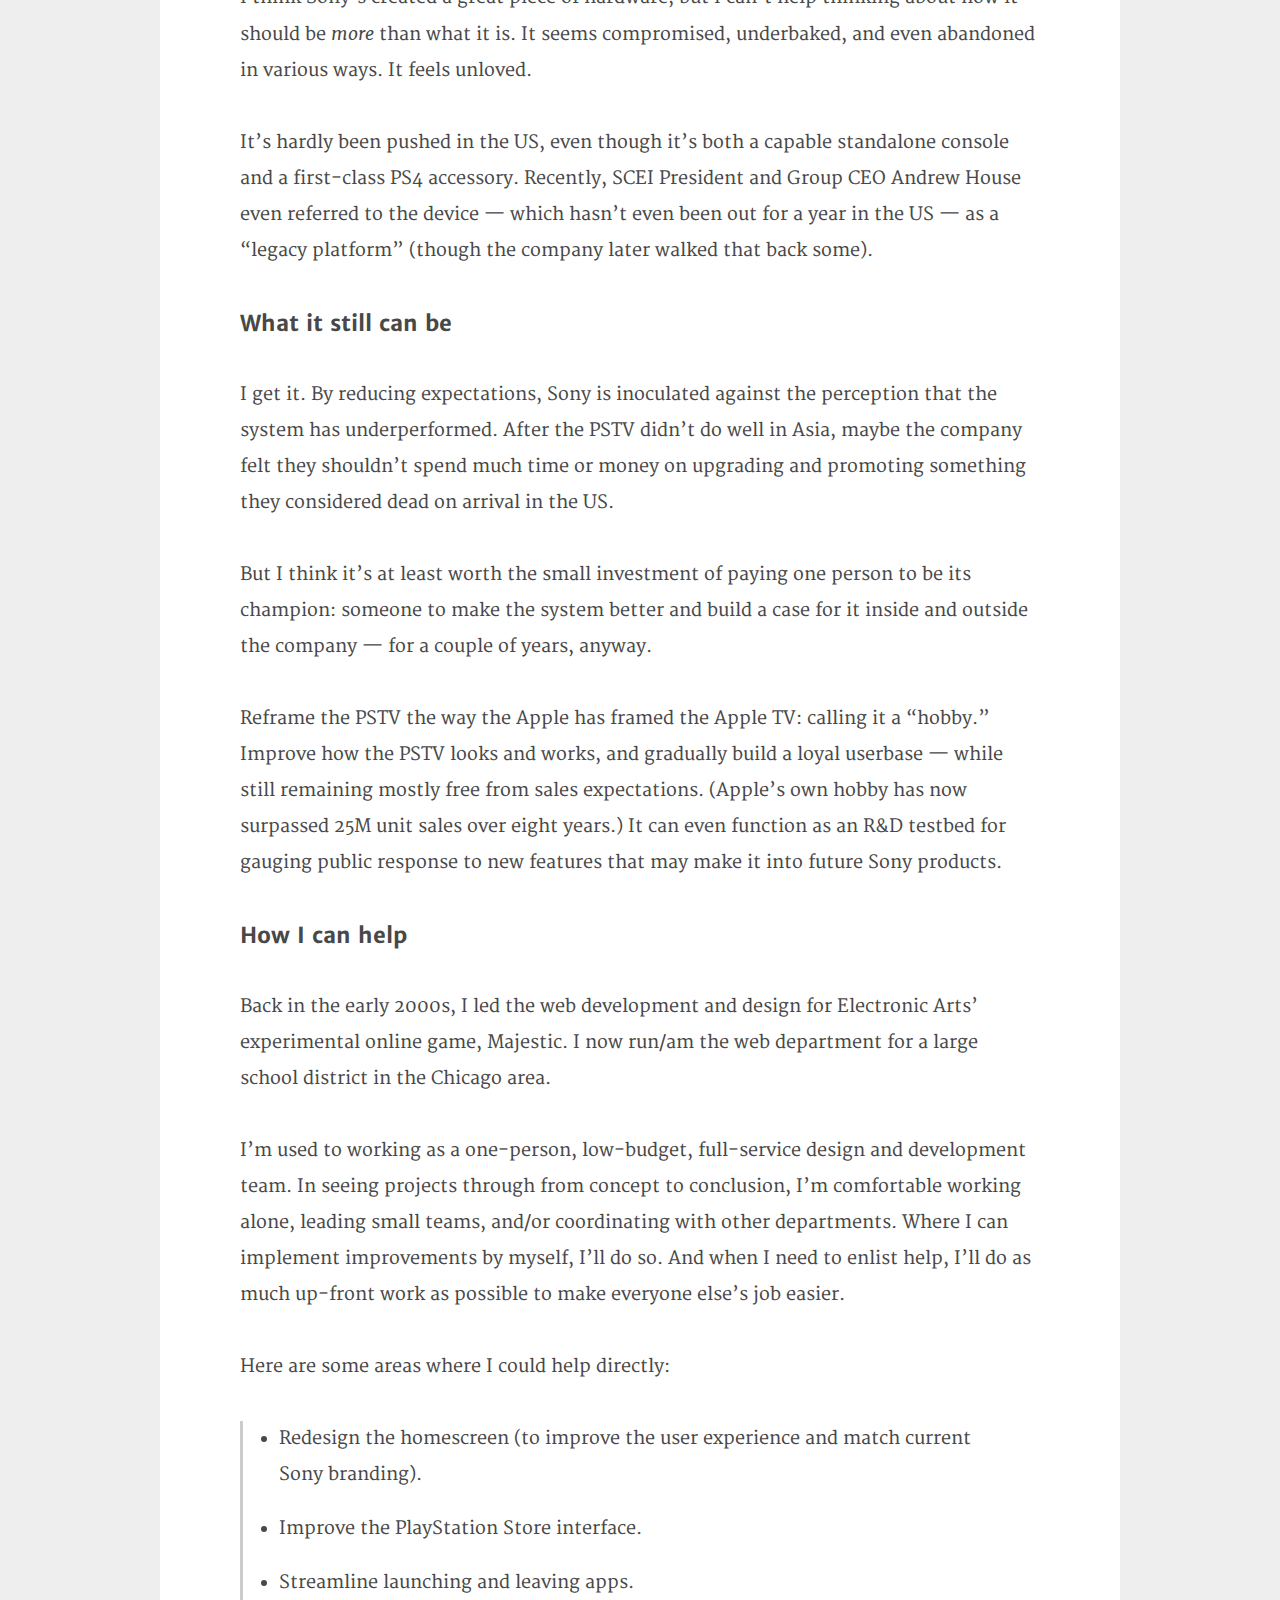
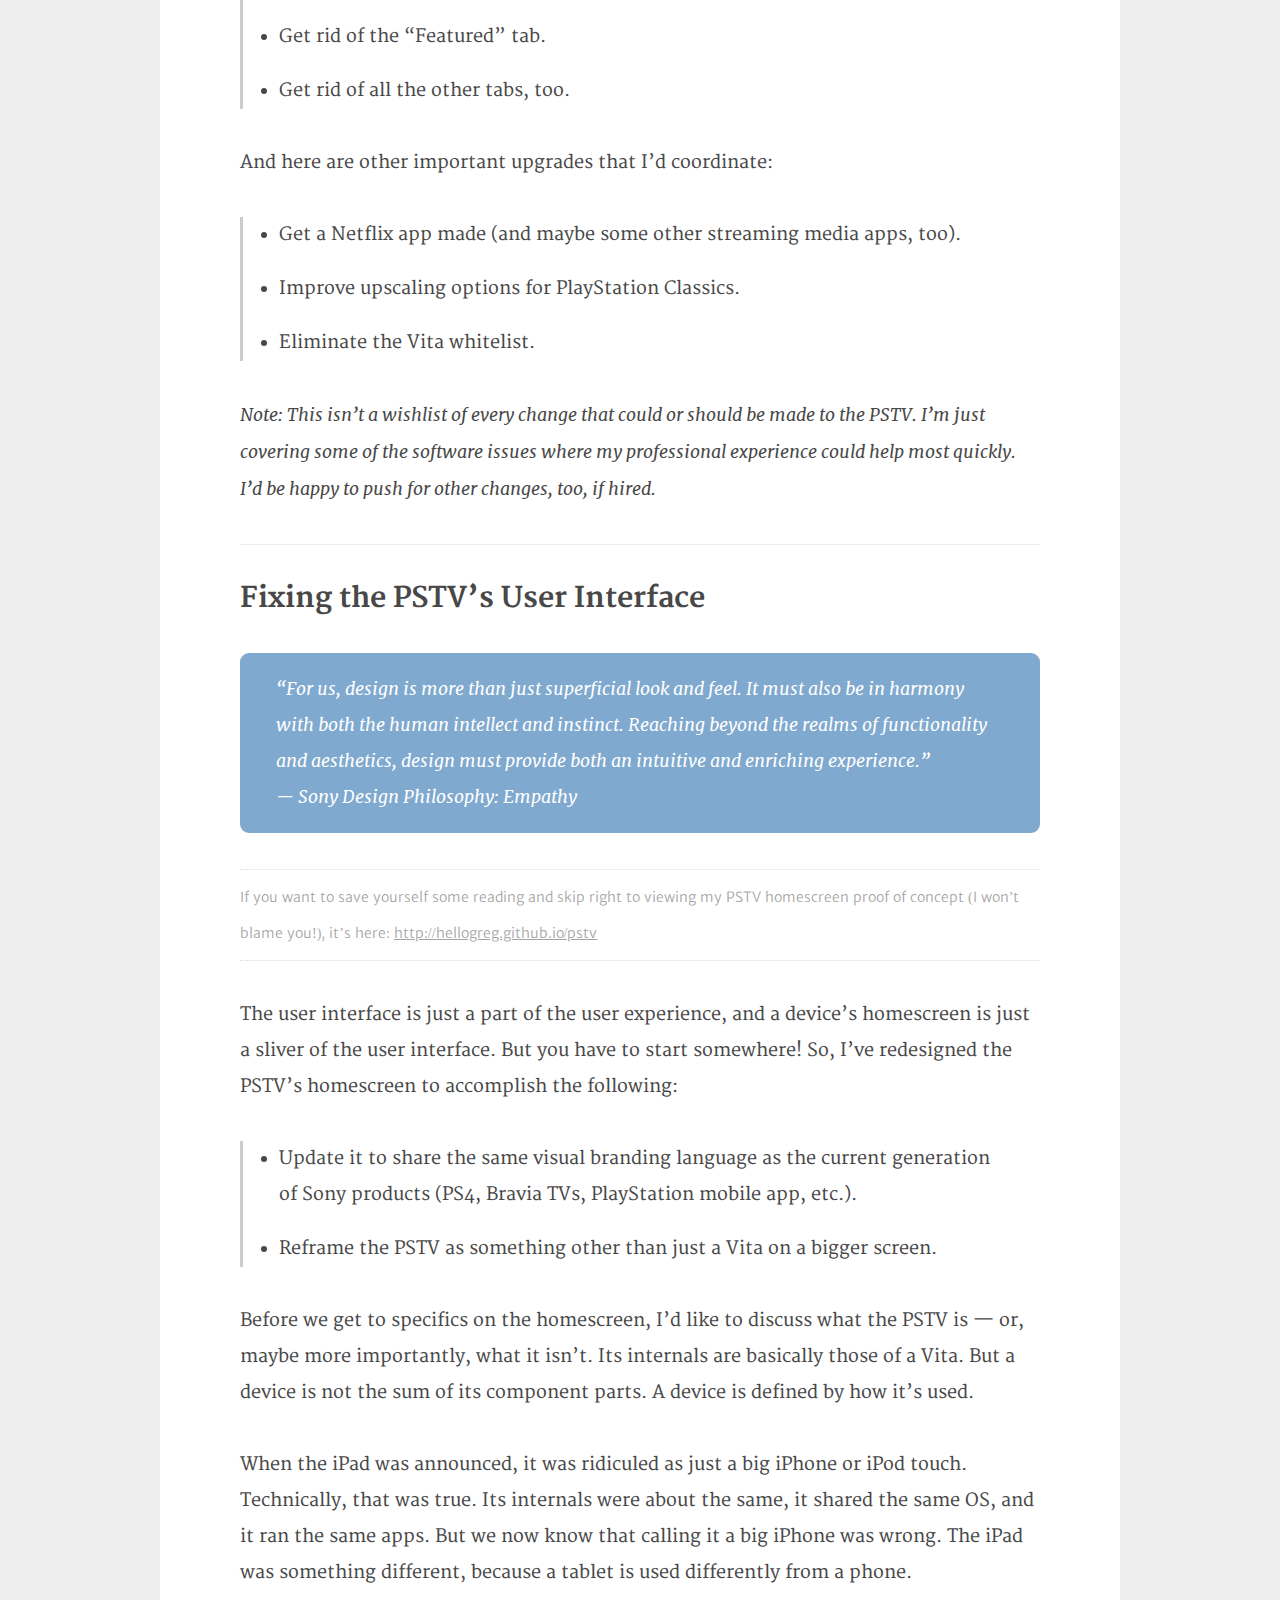
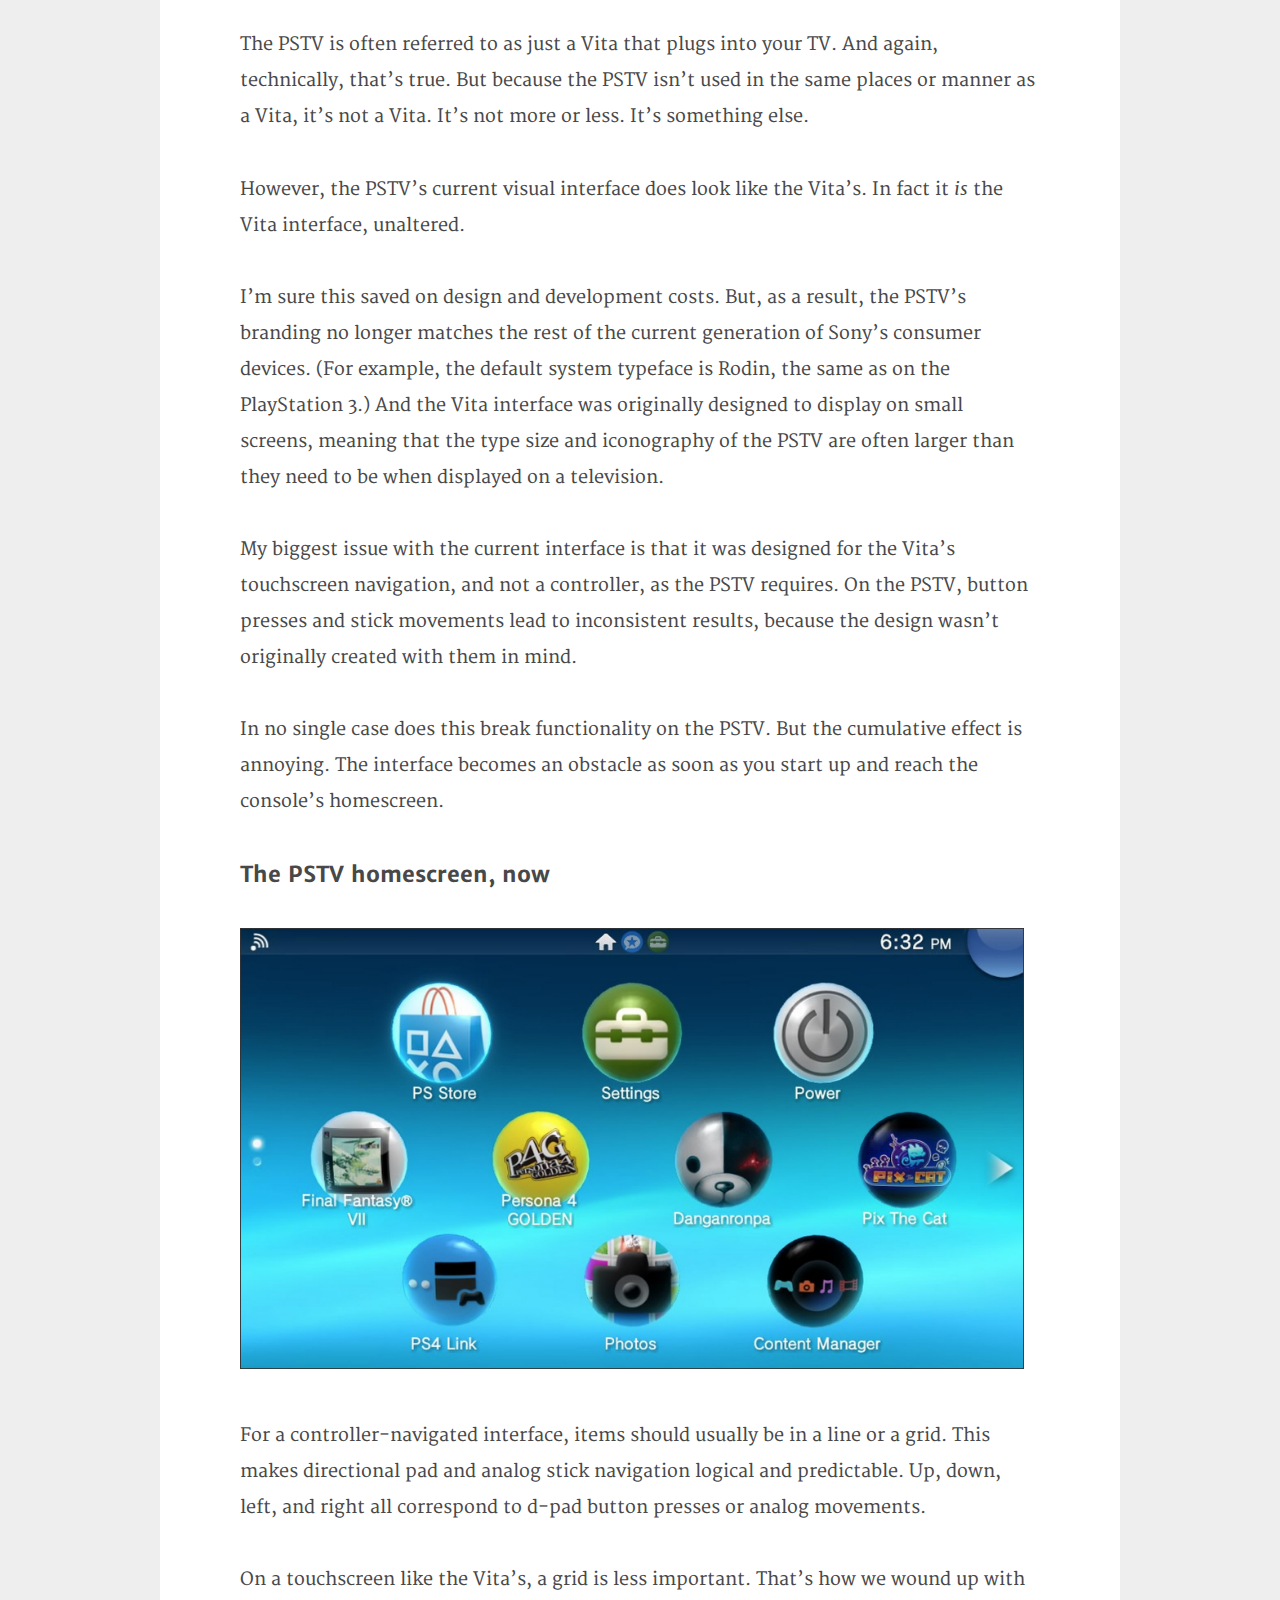
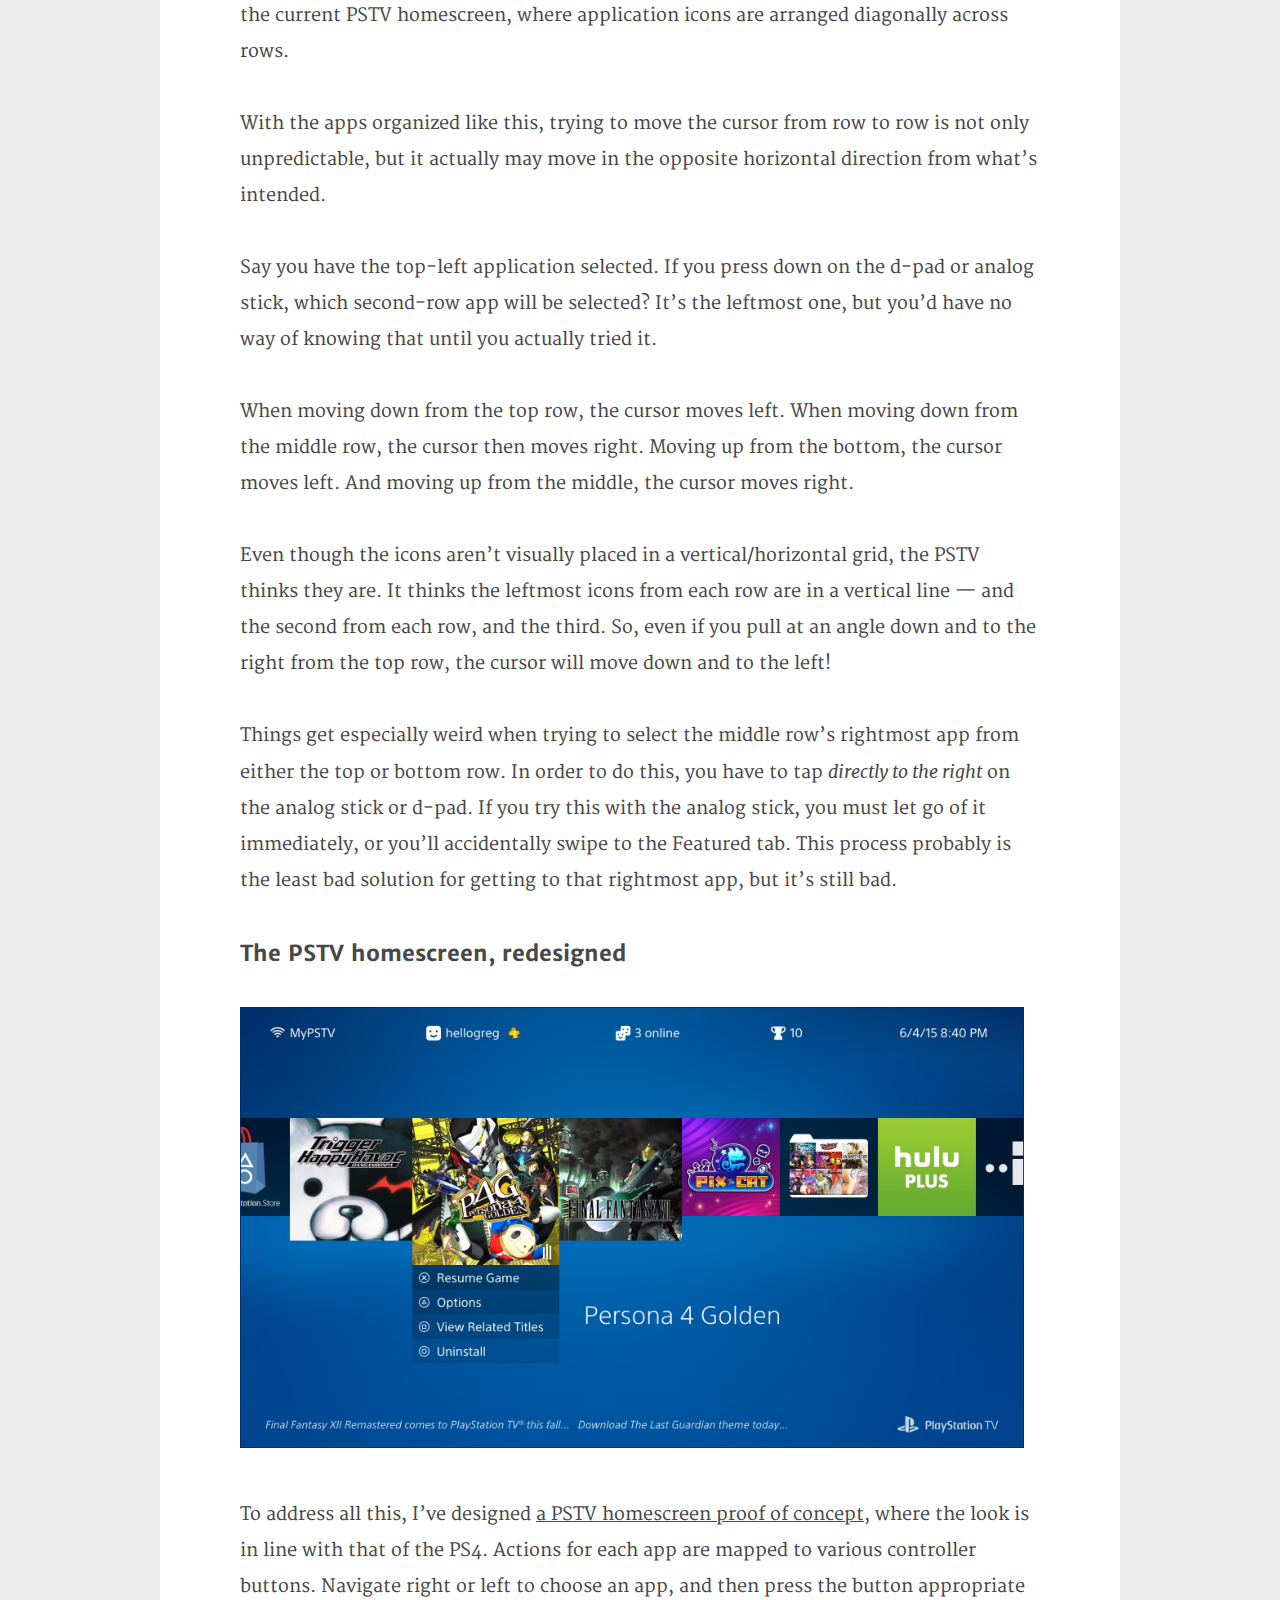
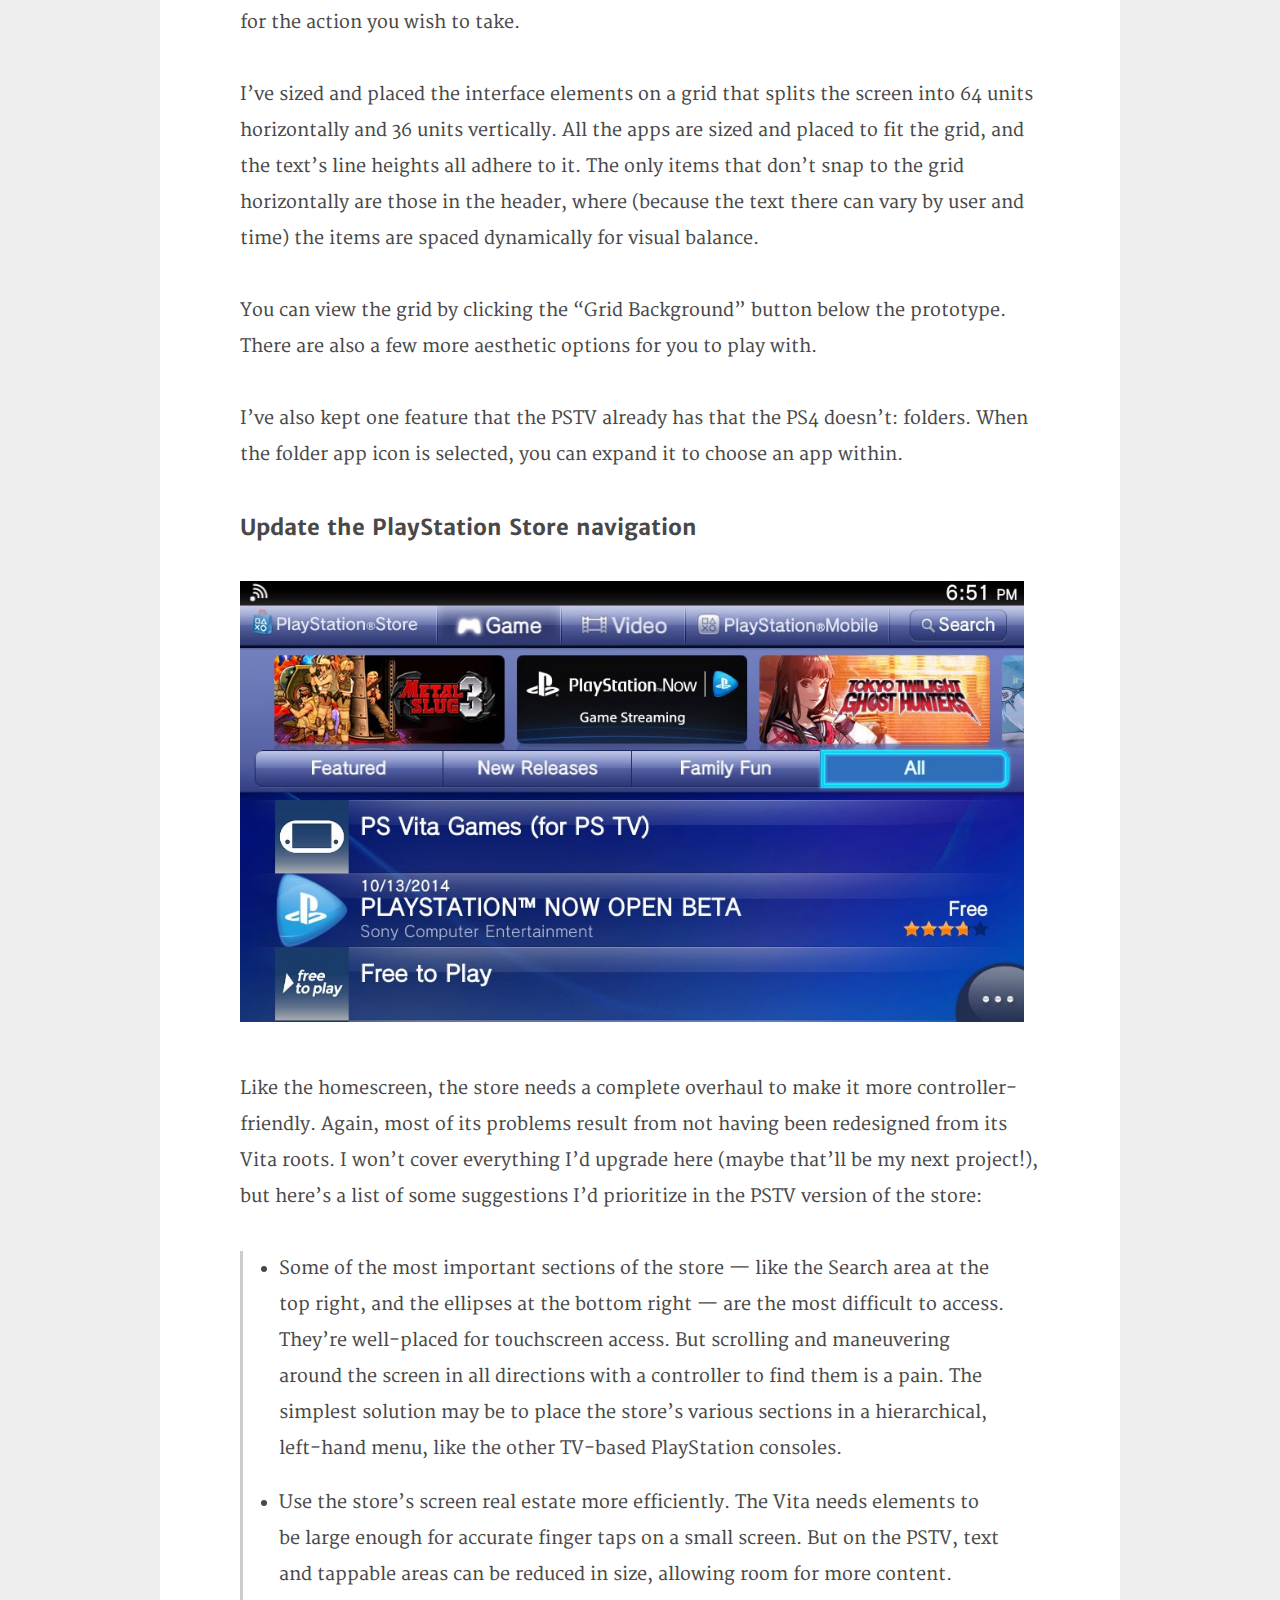
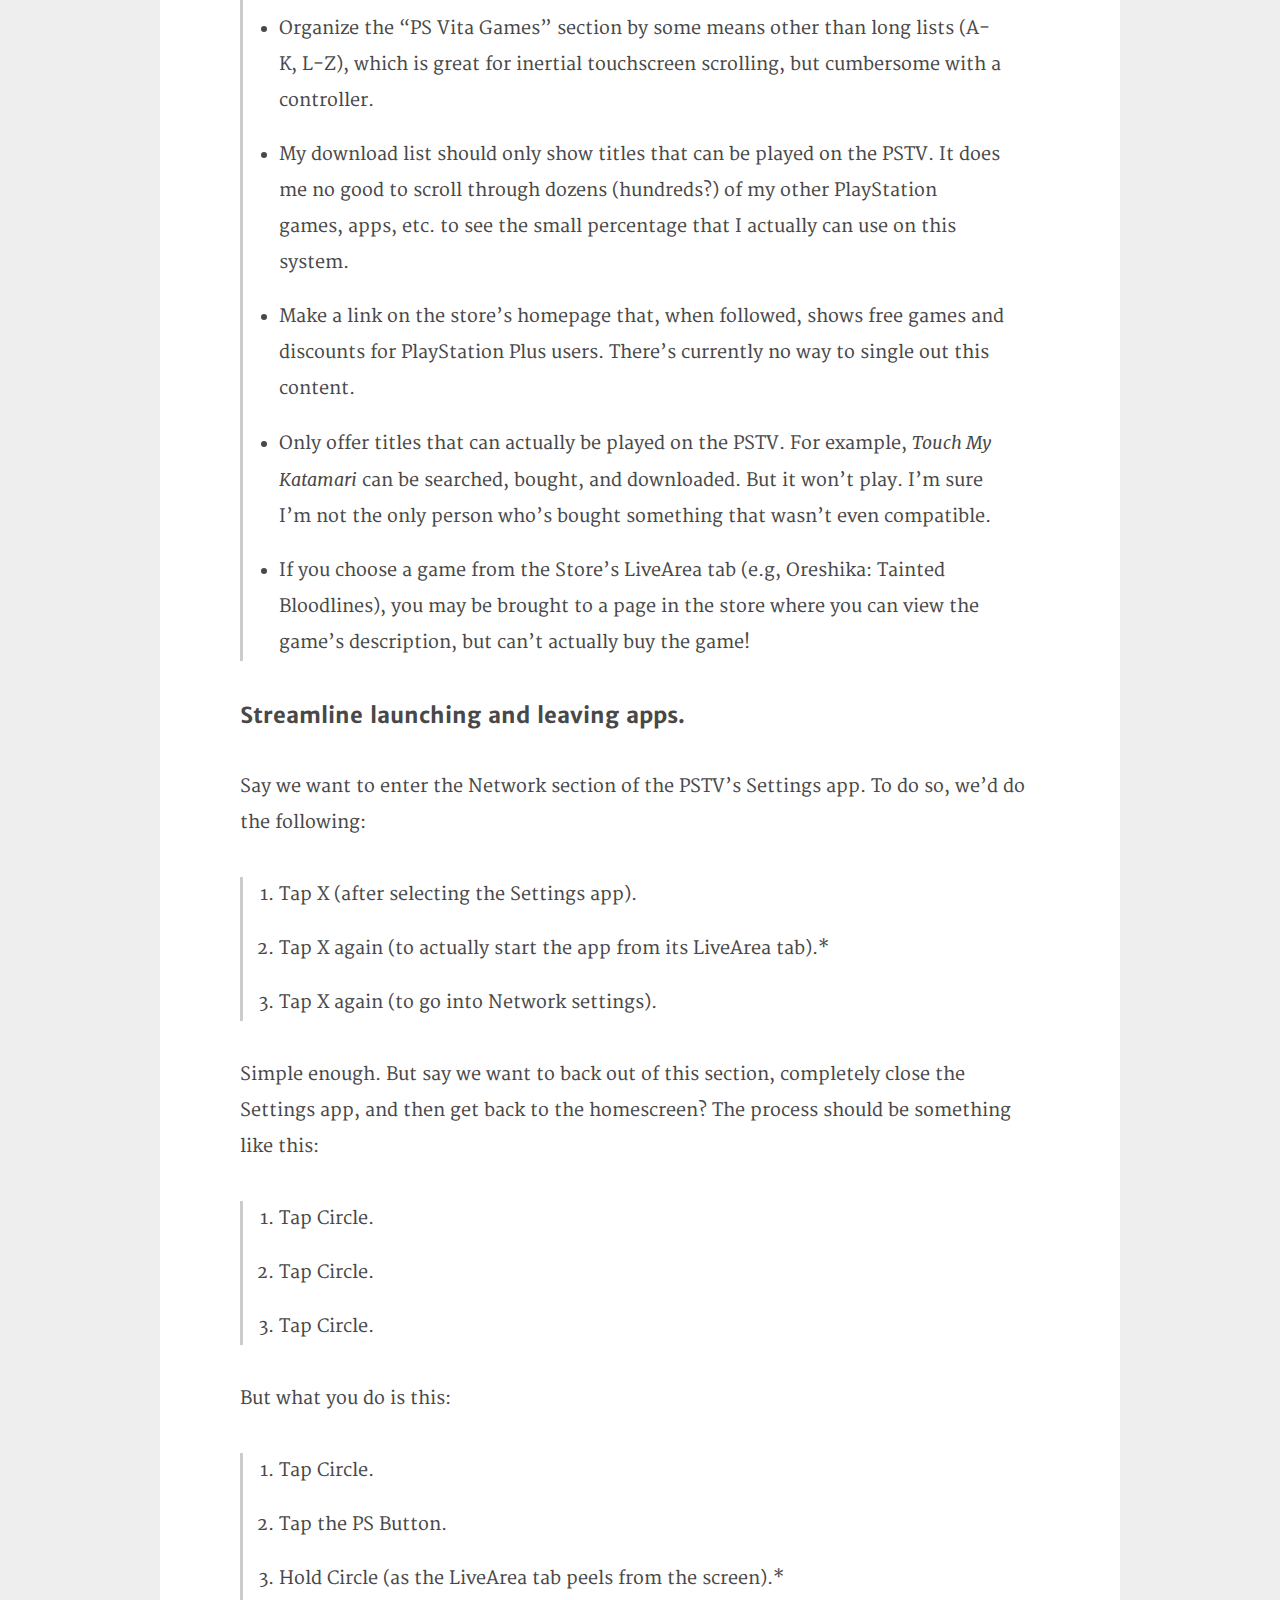
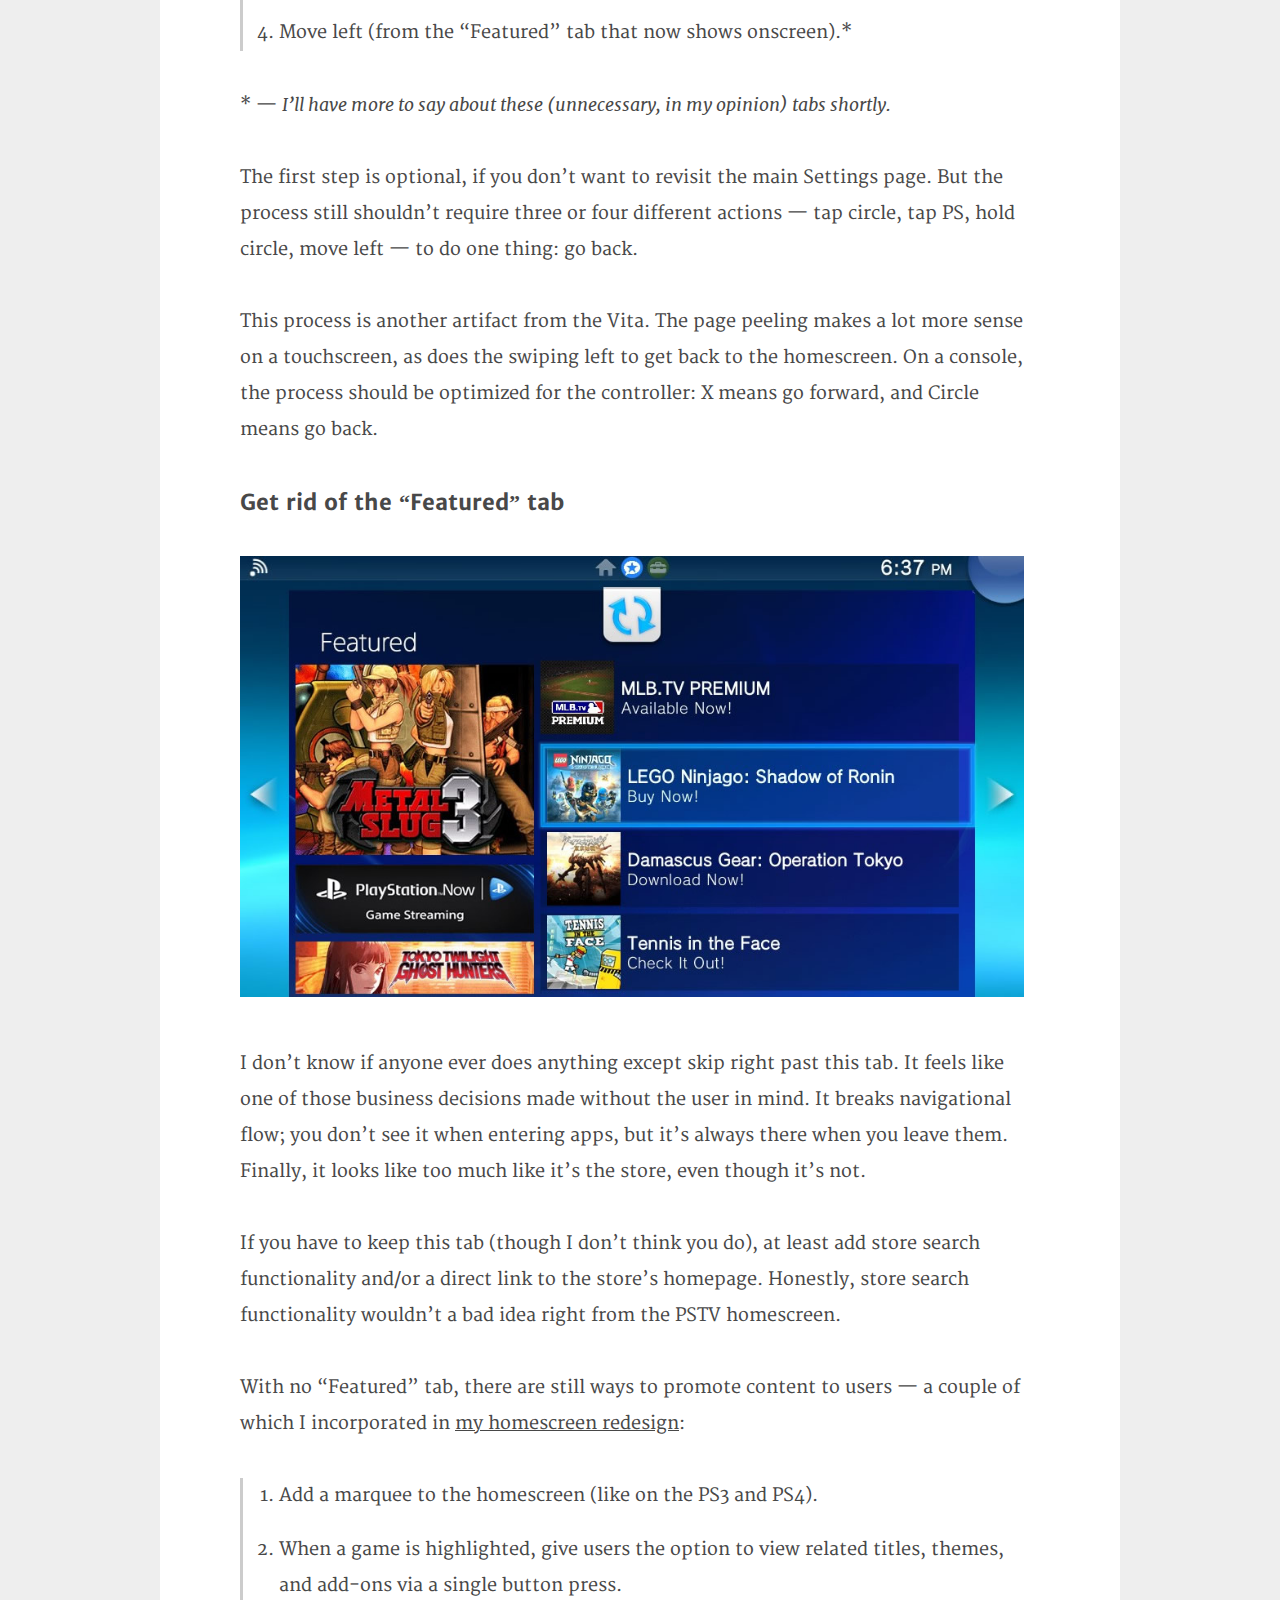
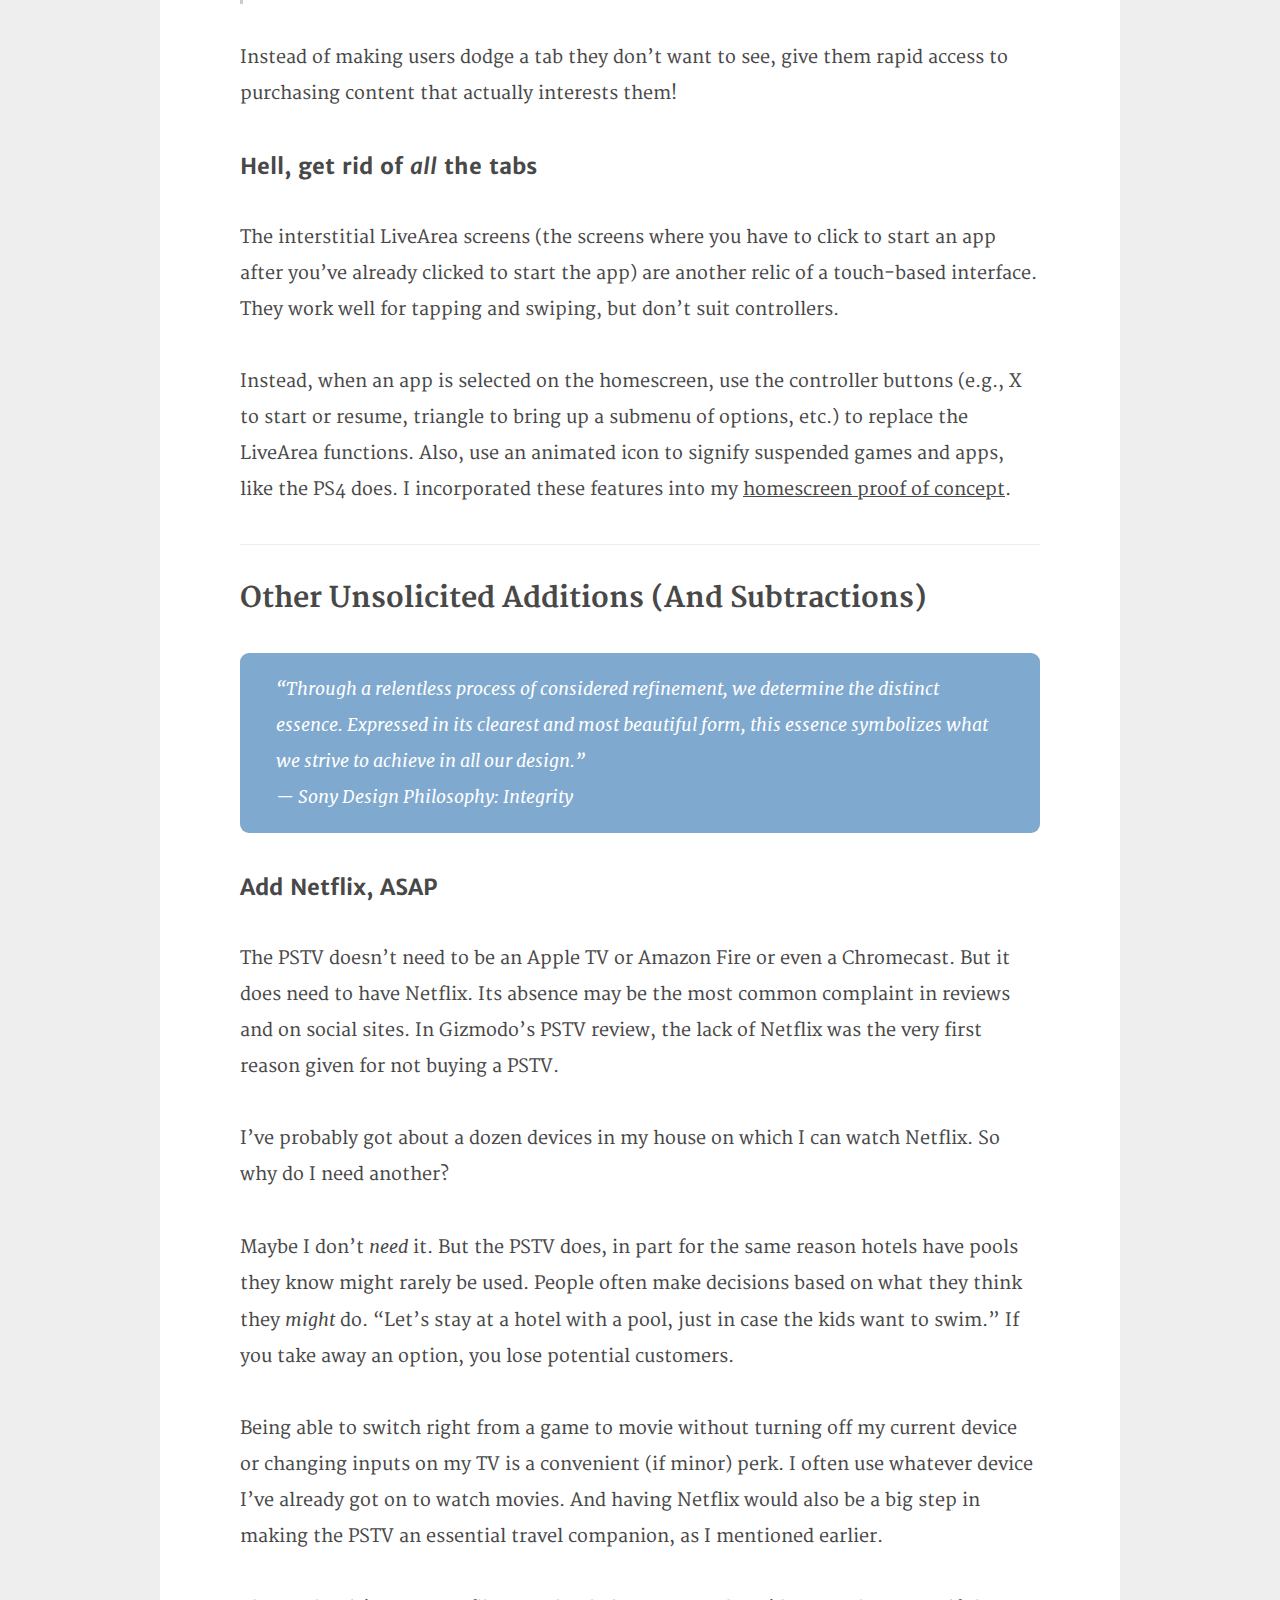
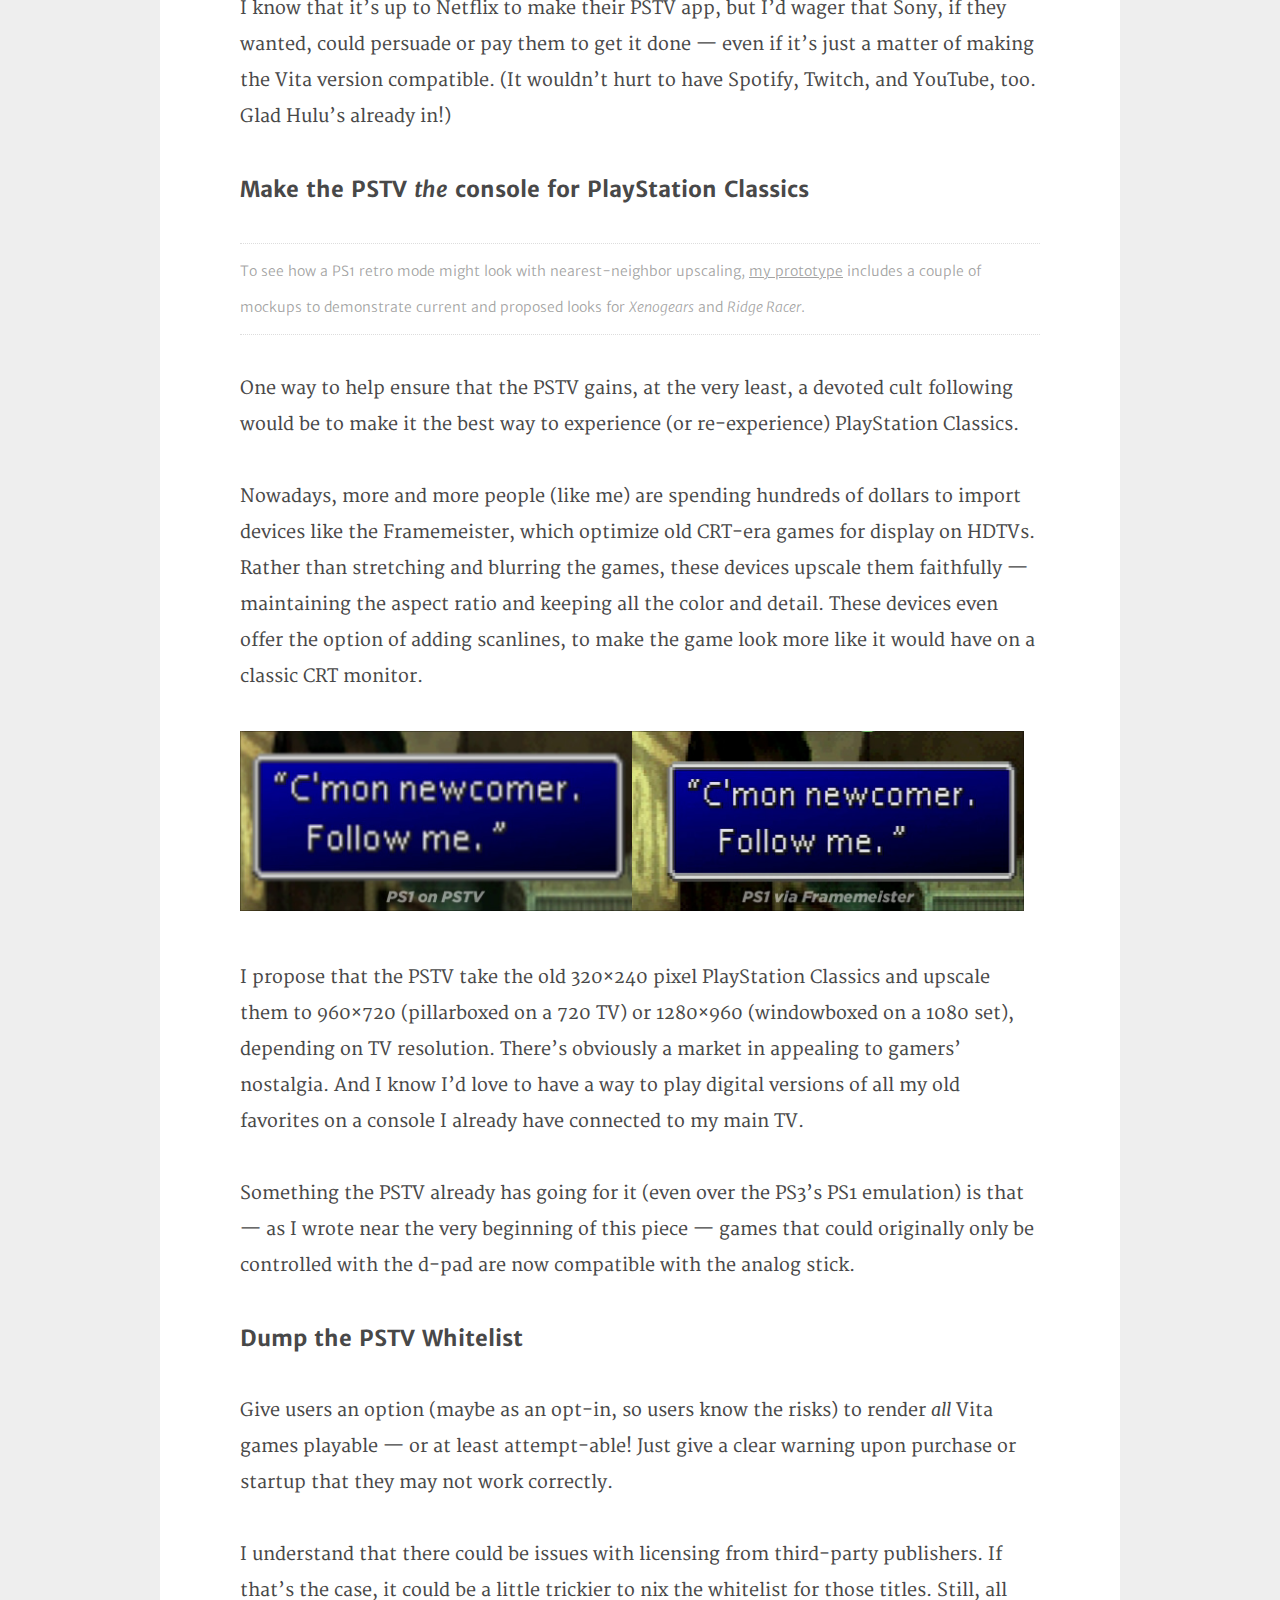
==== commit 40ab6f29: "Trimming some unnecessary text." ====
--- a/about.html
+++ b/about.html
@@ -38,7 +38,7 @@
   <p>And here are other important upgrades that I’d coordinate:</p>
   <ul>
     <li>Get a Netflix app made (and maybe some other streaming media apps, too).</li><li>Improve upscaling options for PlayStation Classics.</li><li>Eliminate the Vita whitelist.</li></ul>
-  <p><em>Note: This isn’t a wishlist of every change that could or should be made to the PSTV (e.g., support for cheaper memory cards). I’m just covering some of the software issues where my professional experience could help most quickly. I’d be happy to push for other changes, too, if hired.</em></p>
+  <p><em>Note: This isn’t a wishlist of every change that could or should be made to the PSTV. I’m just covering some of the software issues where my professional experience could help most quickly. I’d be happy to push for other changes, too, if hired.</em></p>
   <h2 id="fixing-the-pstv's-user-interface"><a name="fixing-the-pstv's-user-interface" href="#fixing-the-pstv's-user-interface"></a>Fixing the PSTV’s User Interface</h2>
   <blockquote>
     <p>“For us, design is more than just superficial look and feel. It must also be in harmony with both the human intellect and instinct. Reaching beyond the realms of functionality and aesthetics, design must provide both an intuitive and enriching experience.”<br>— Sony Design Philosophy: Empathy</p>
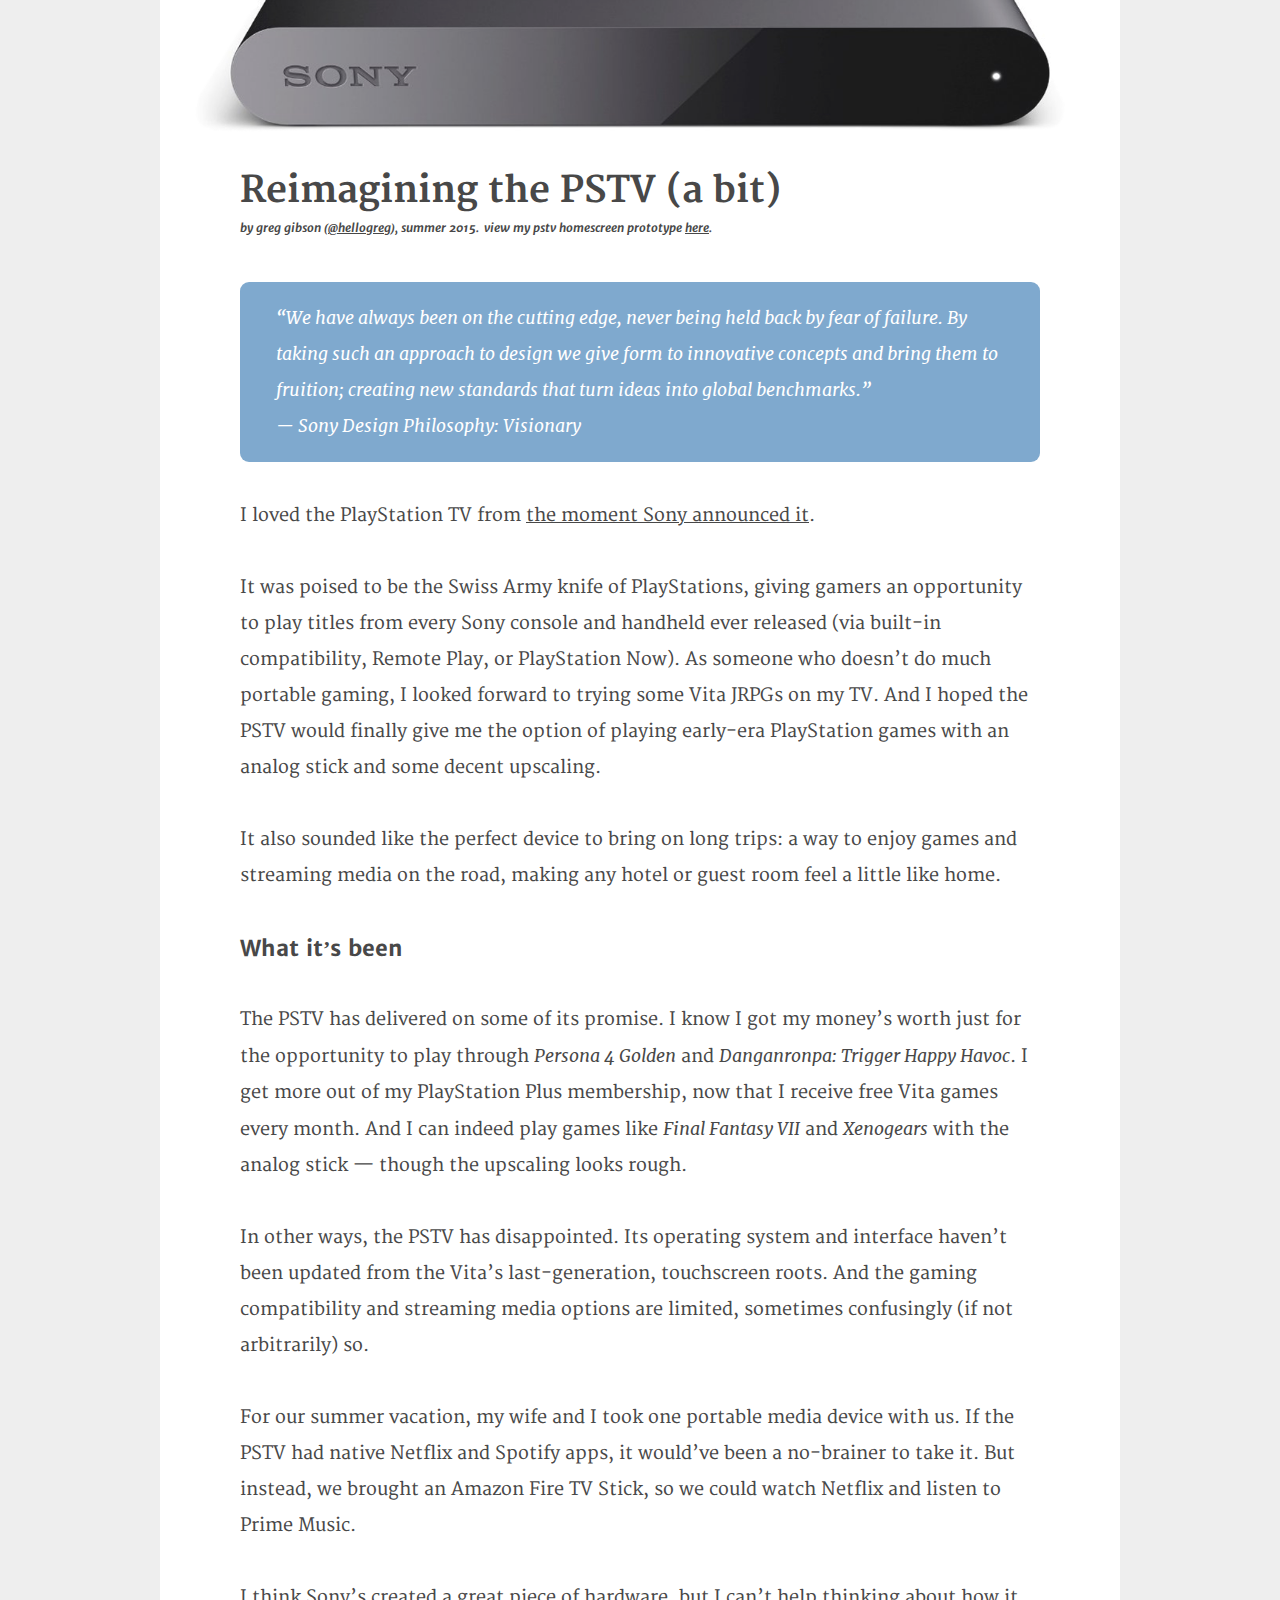
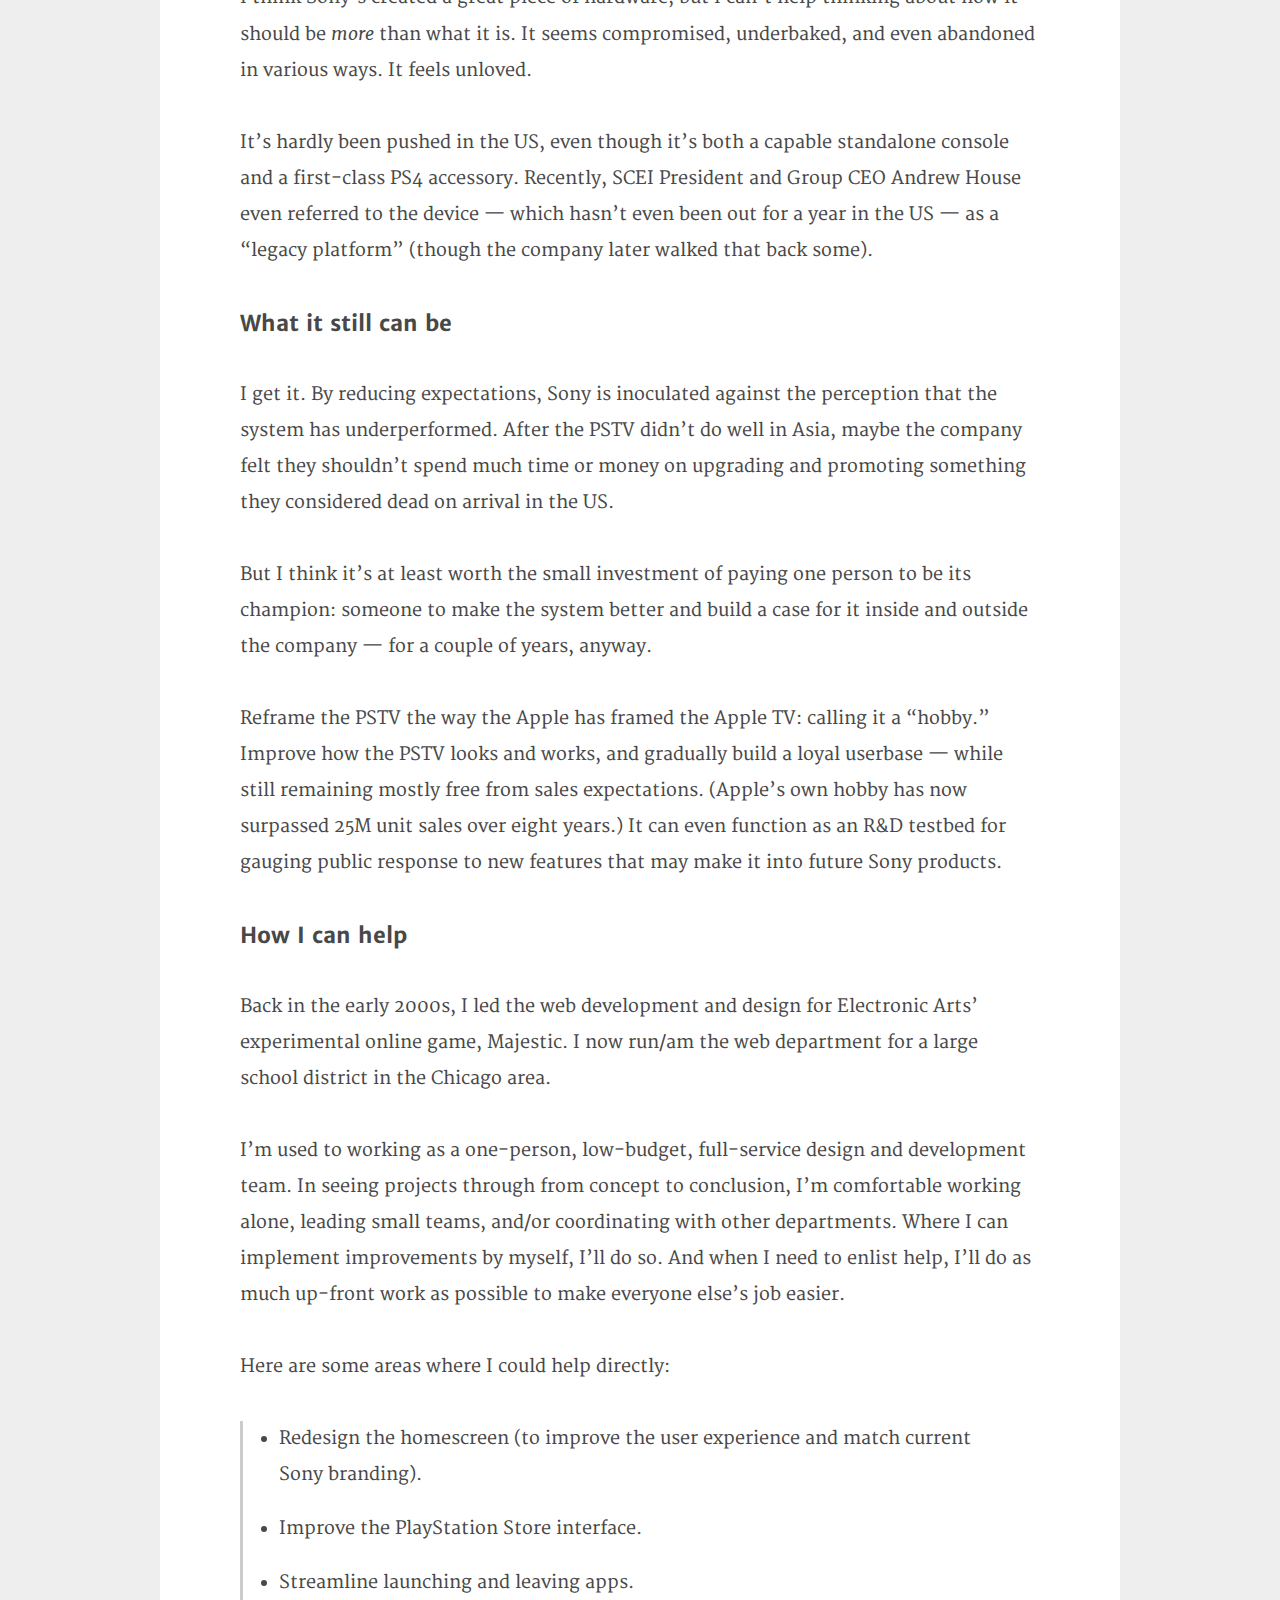
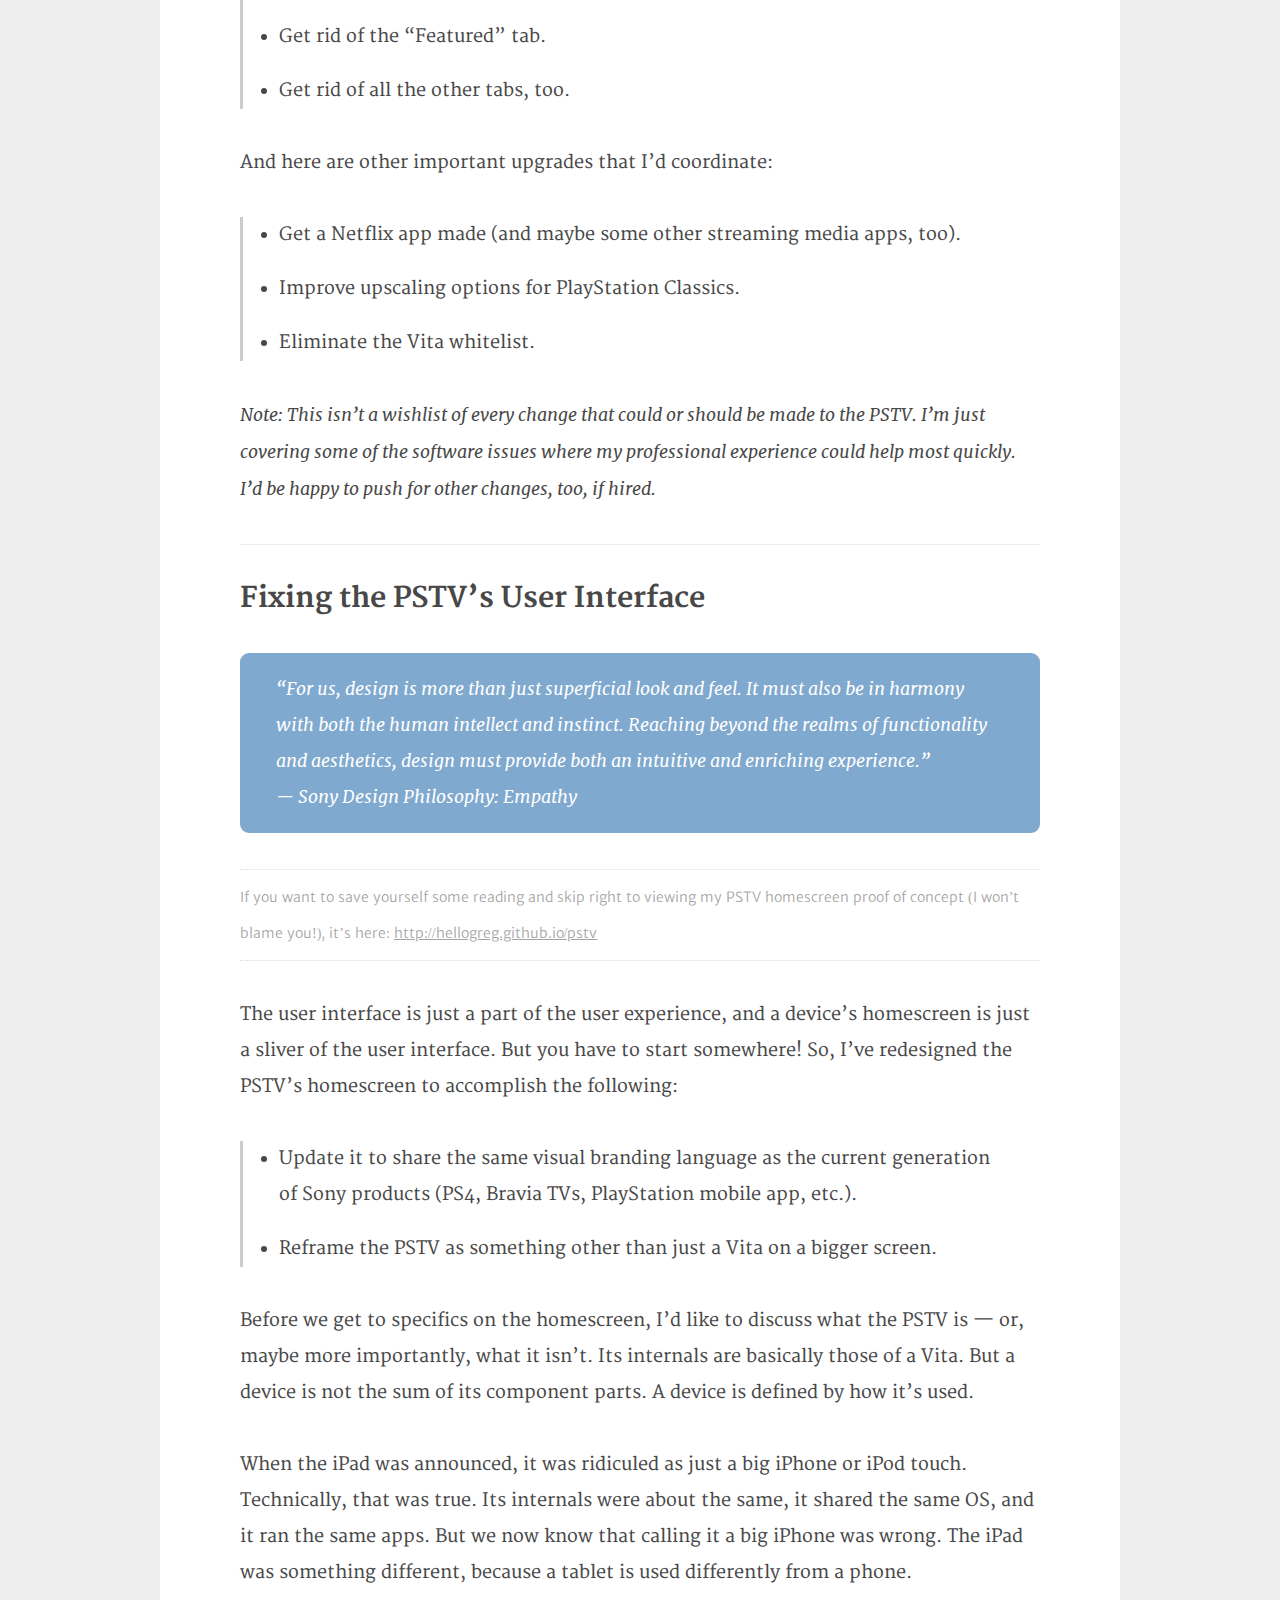
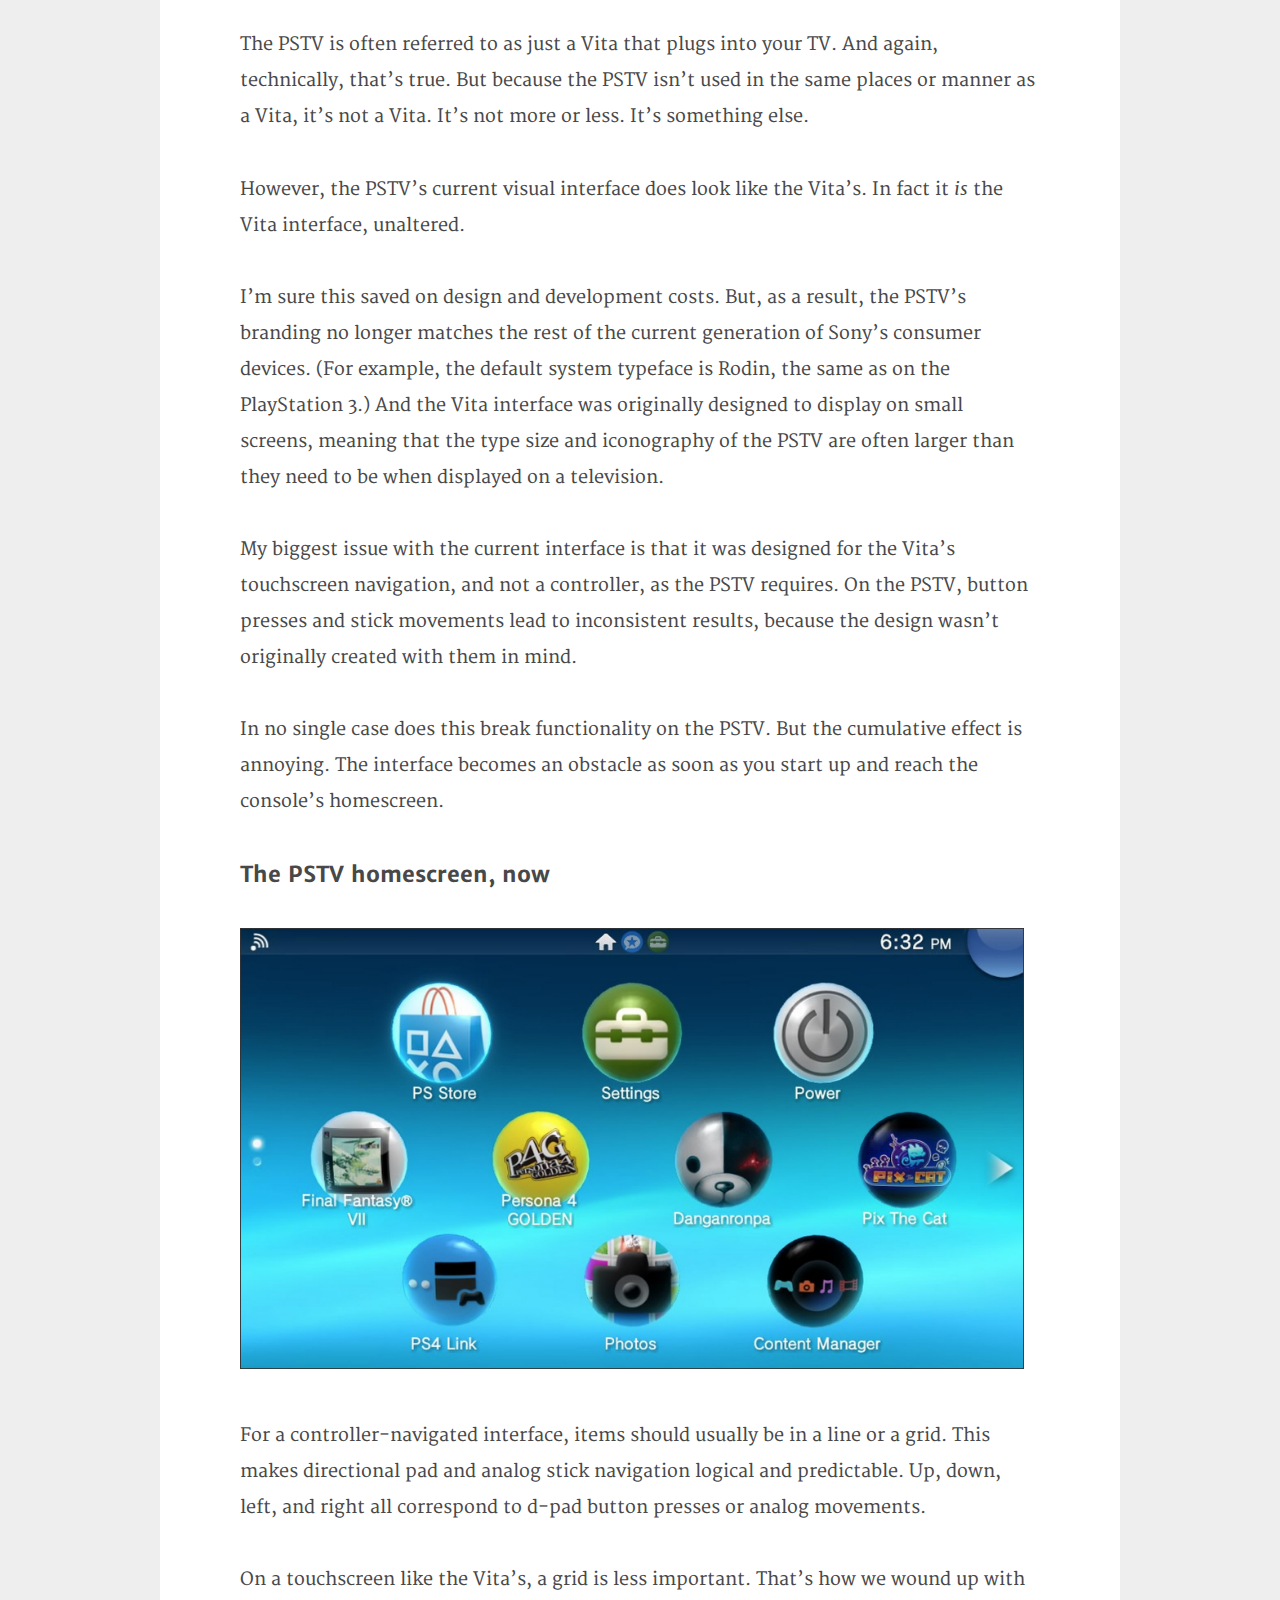
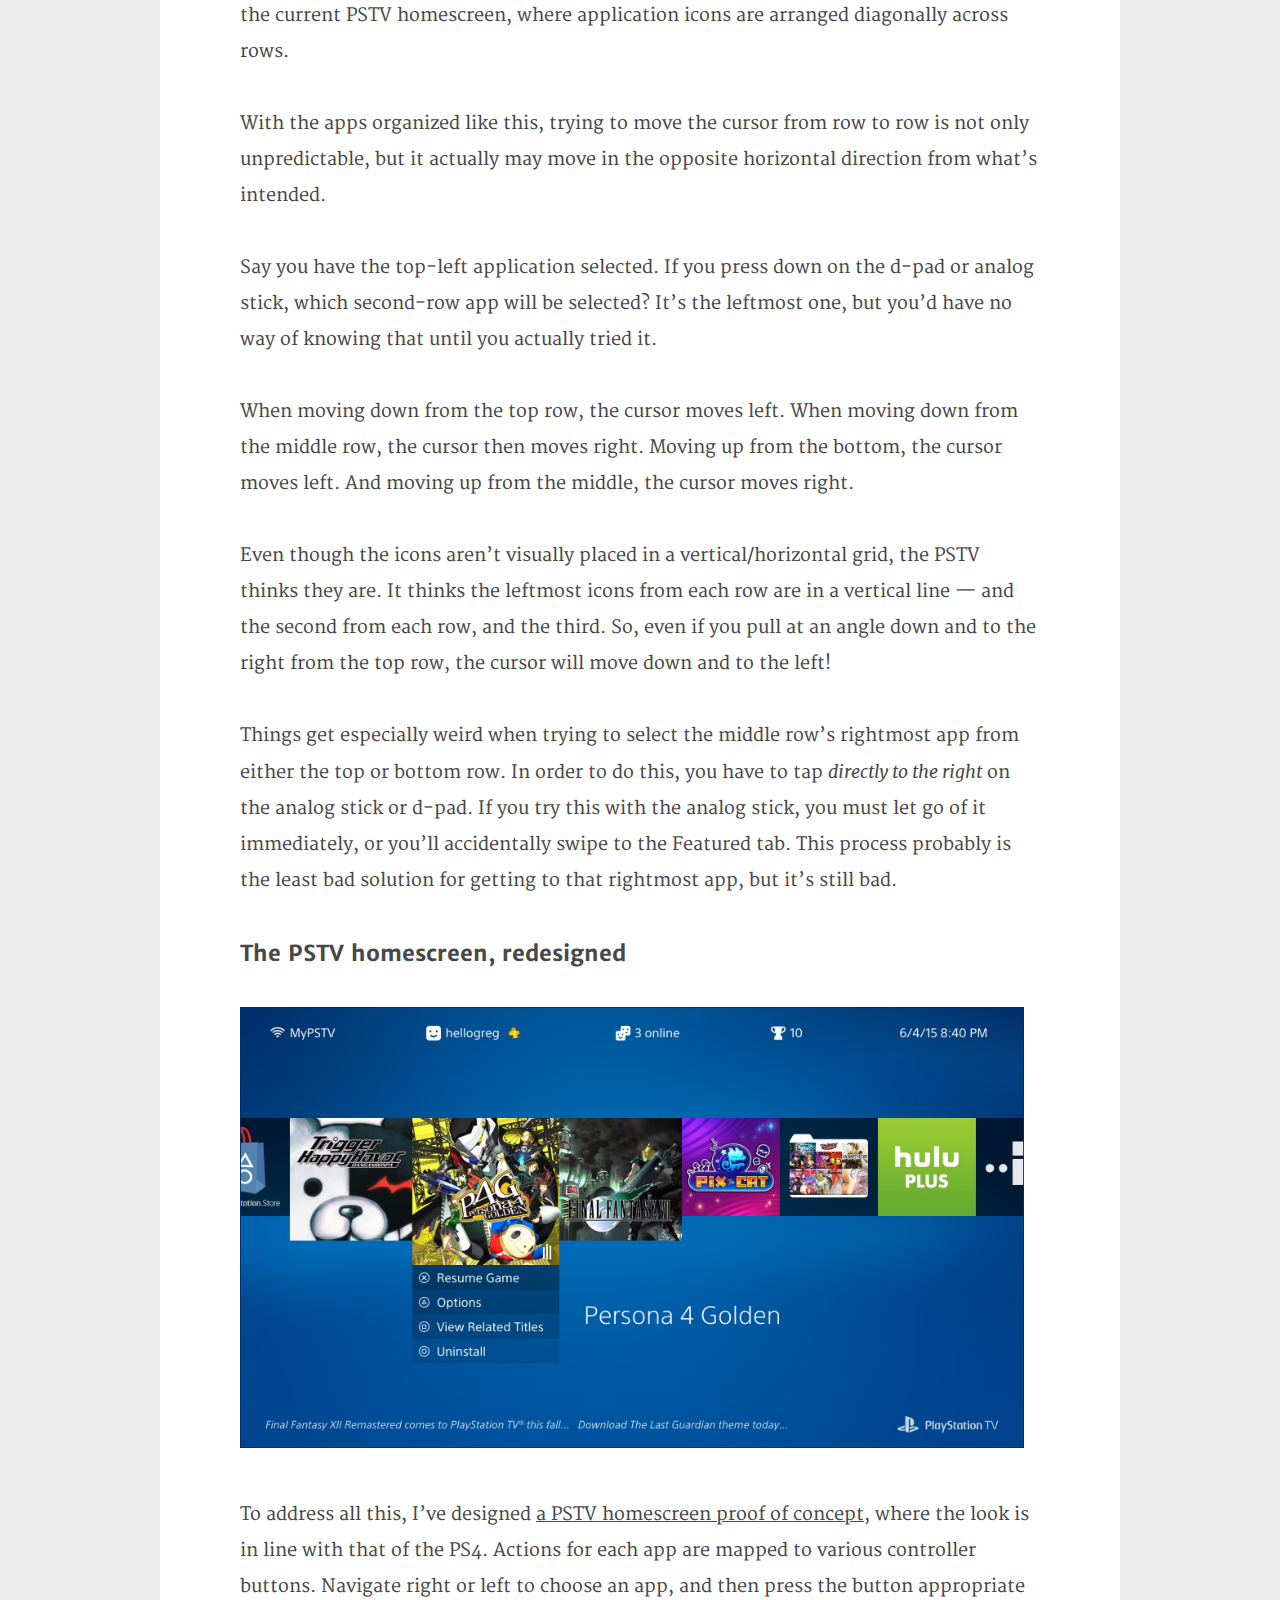
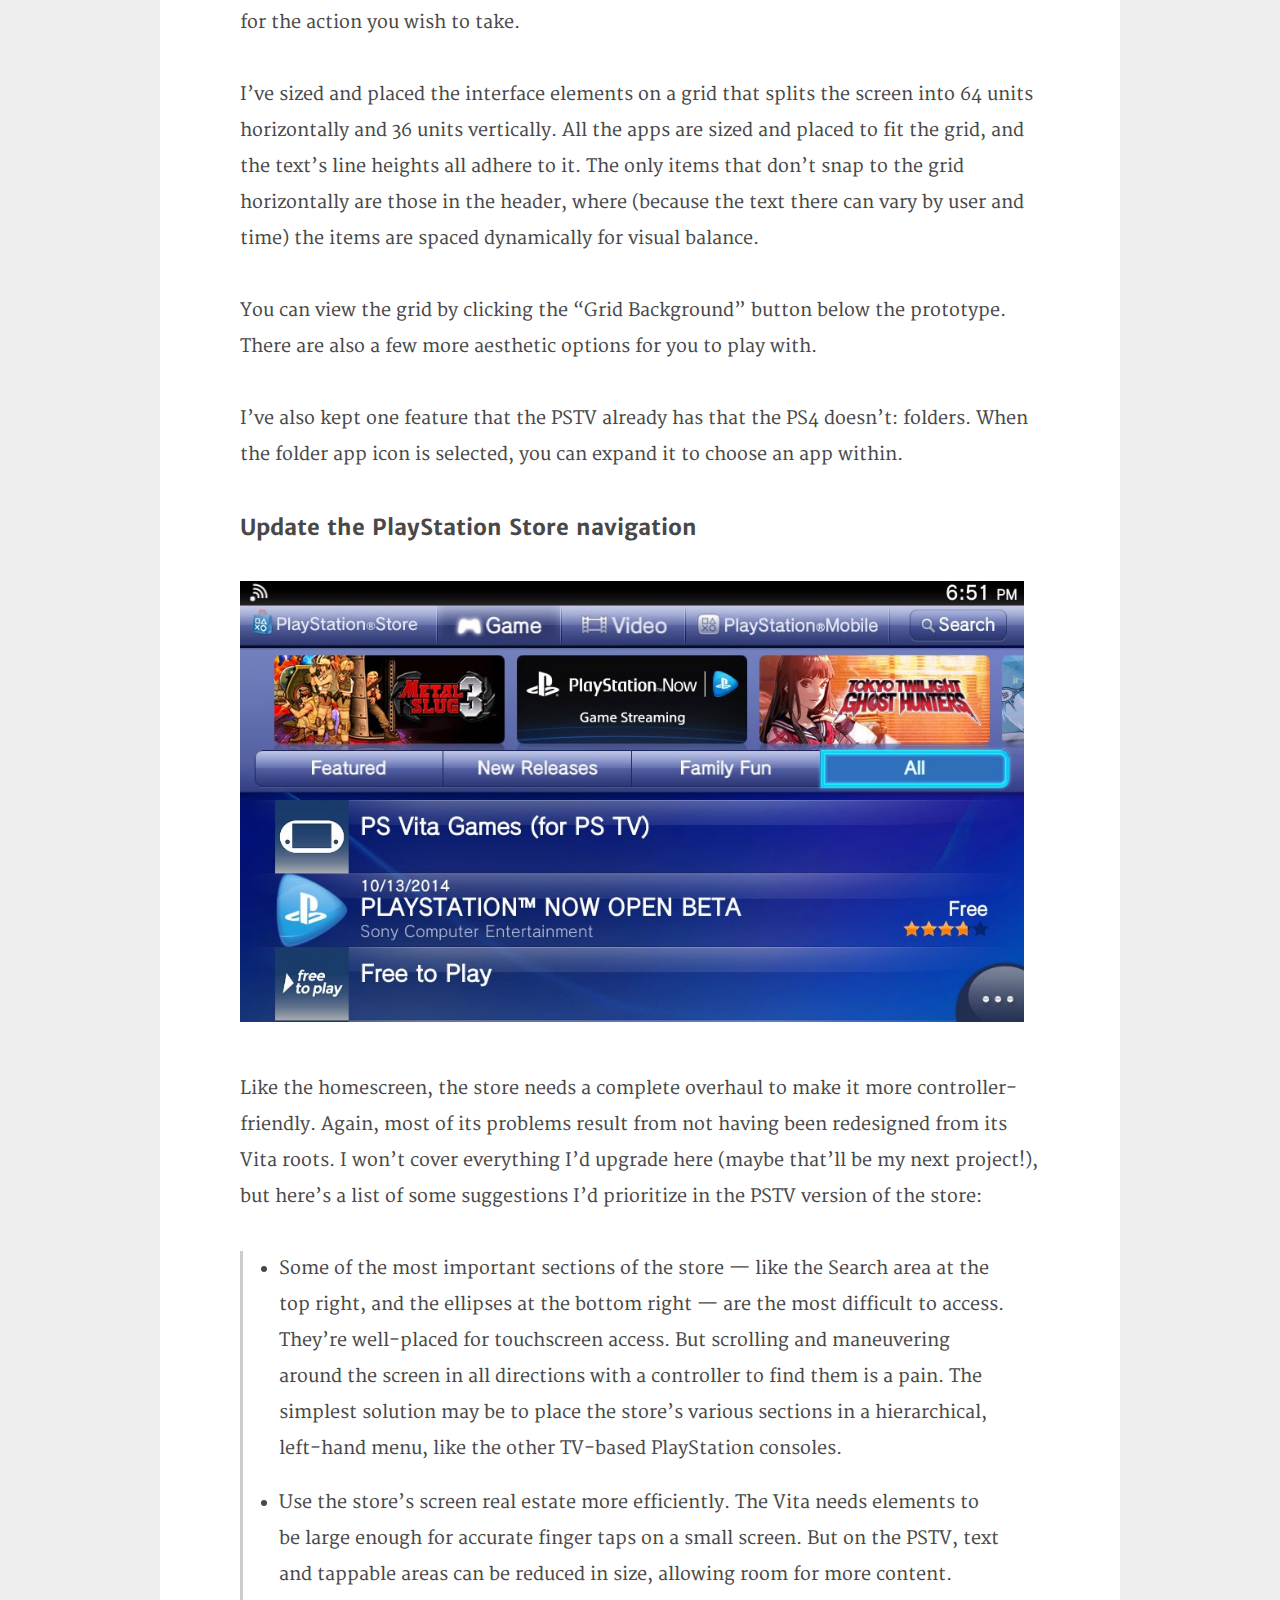
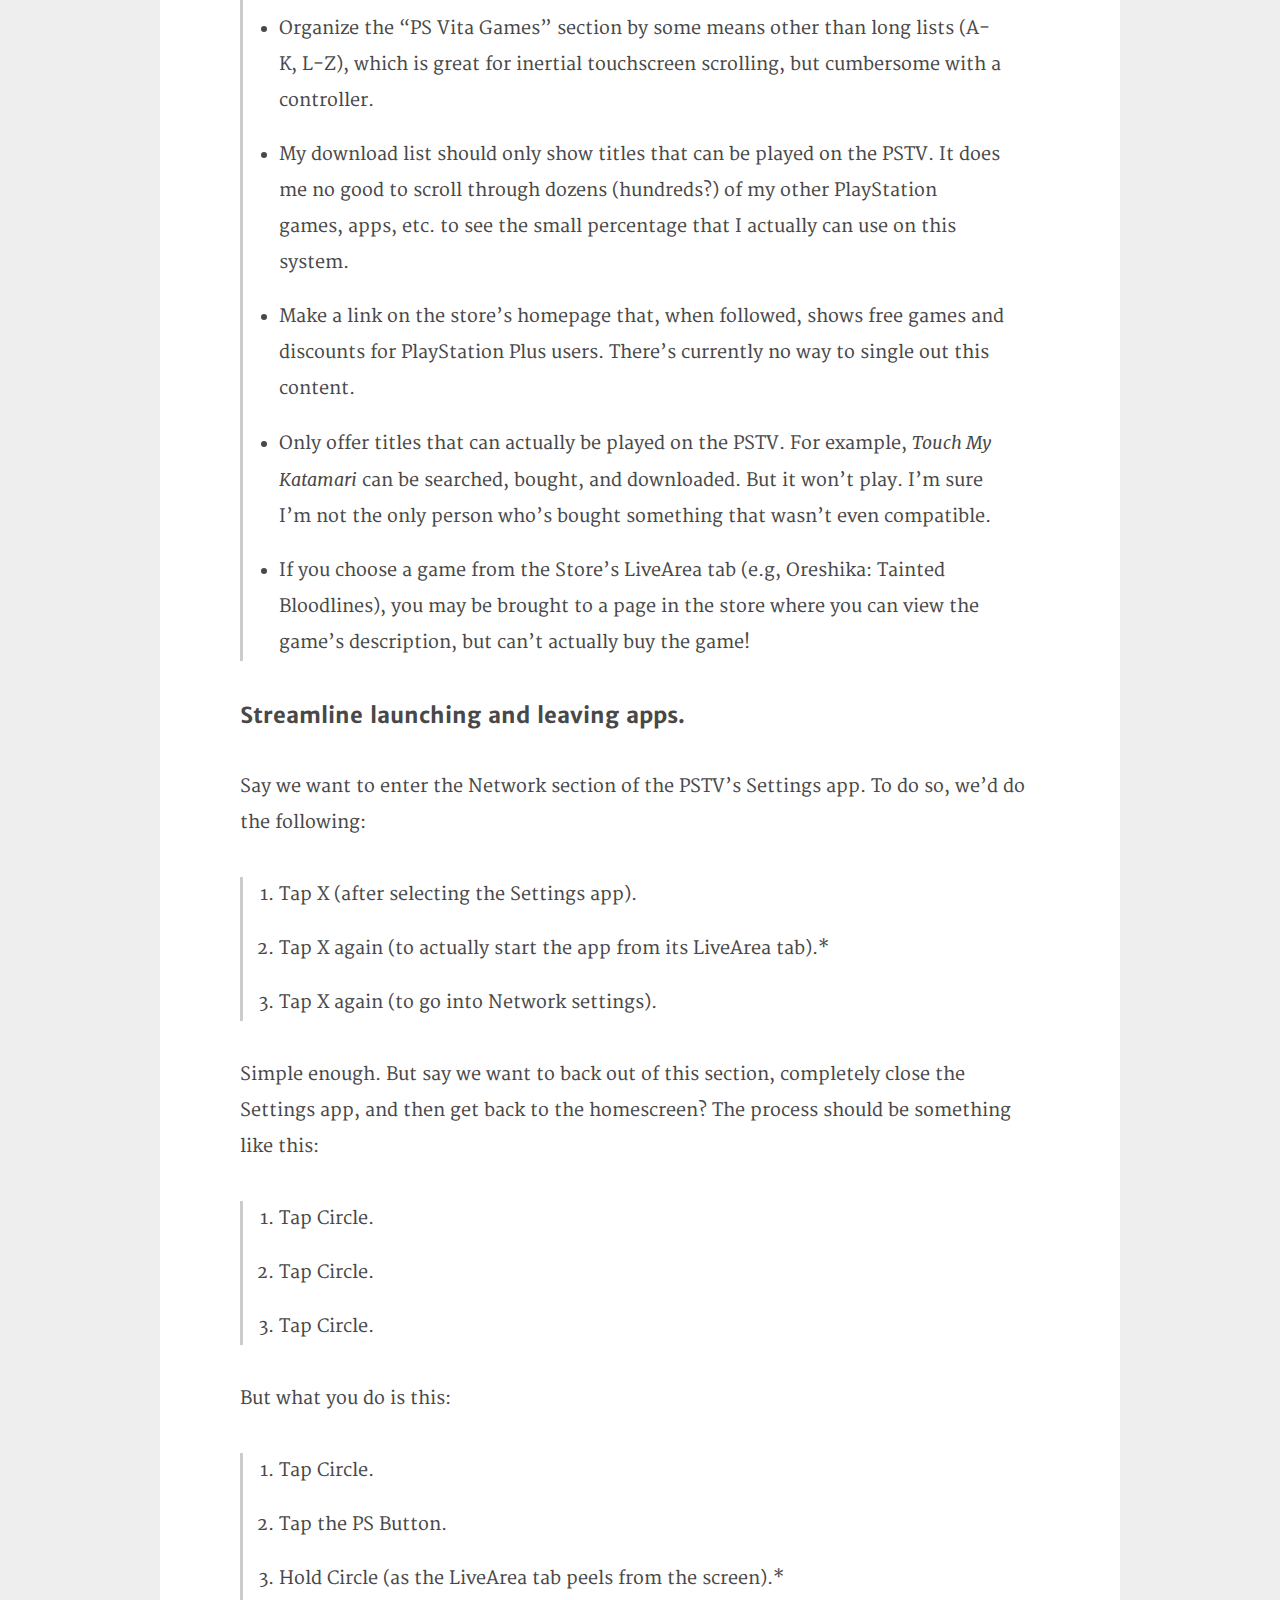
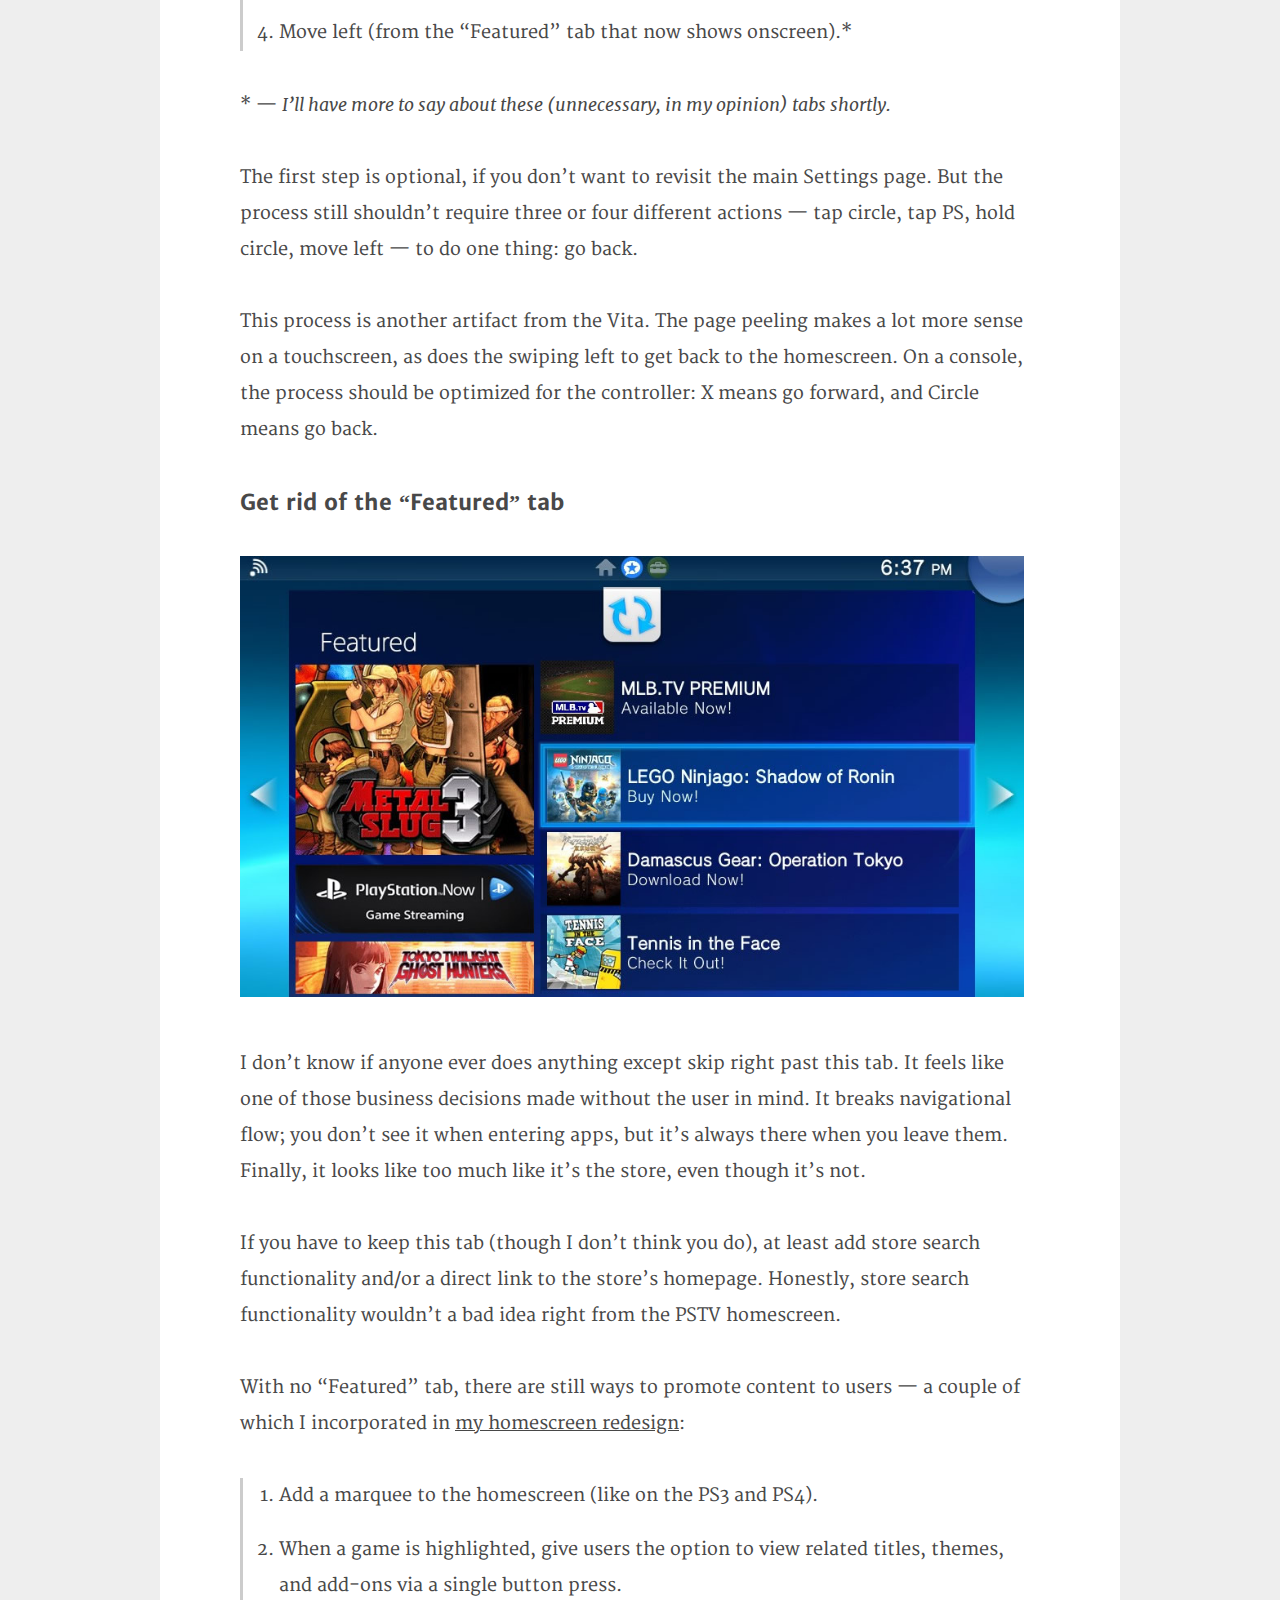
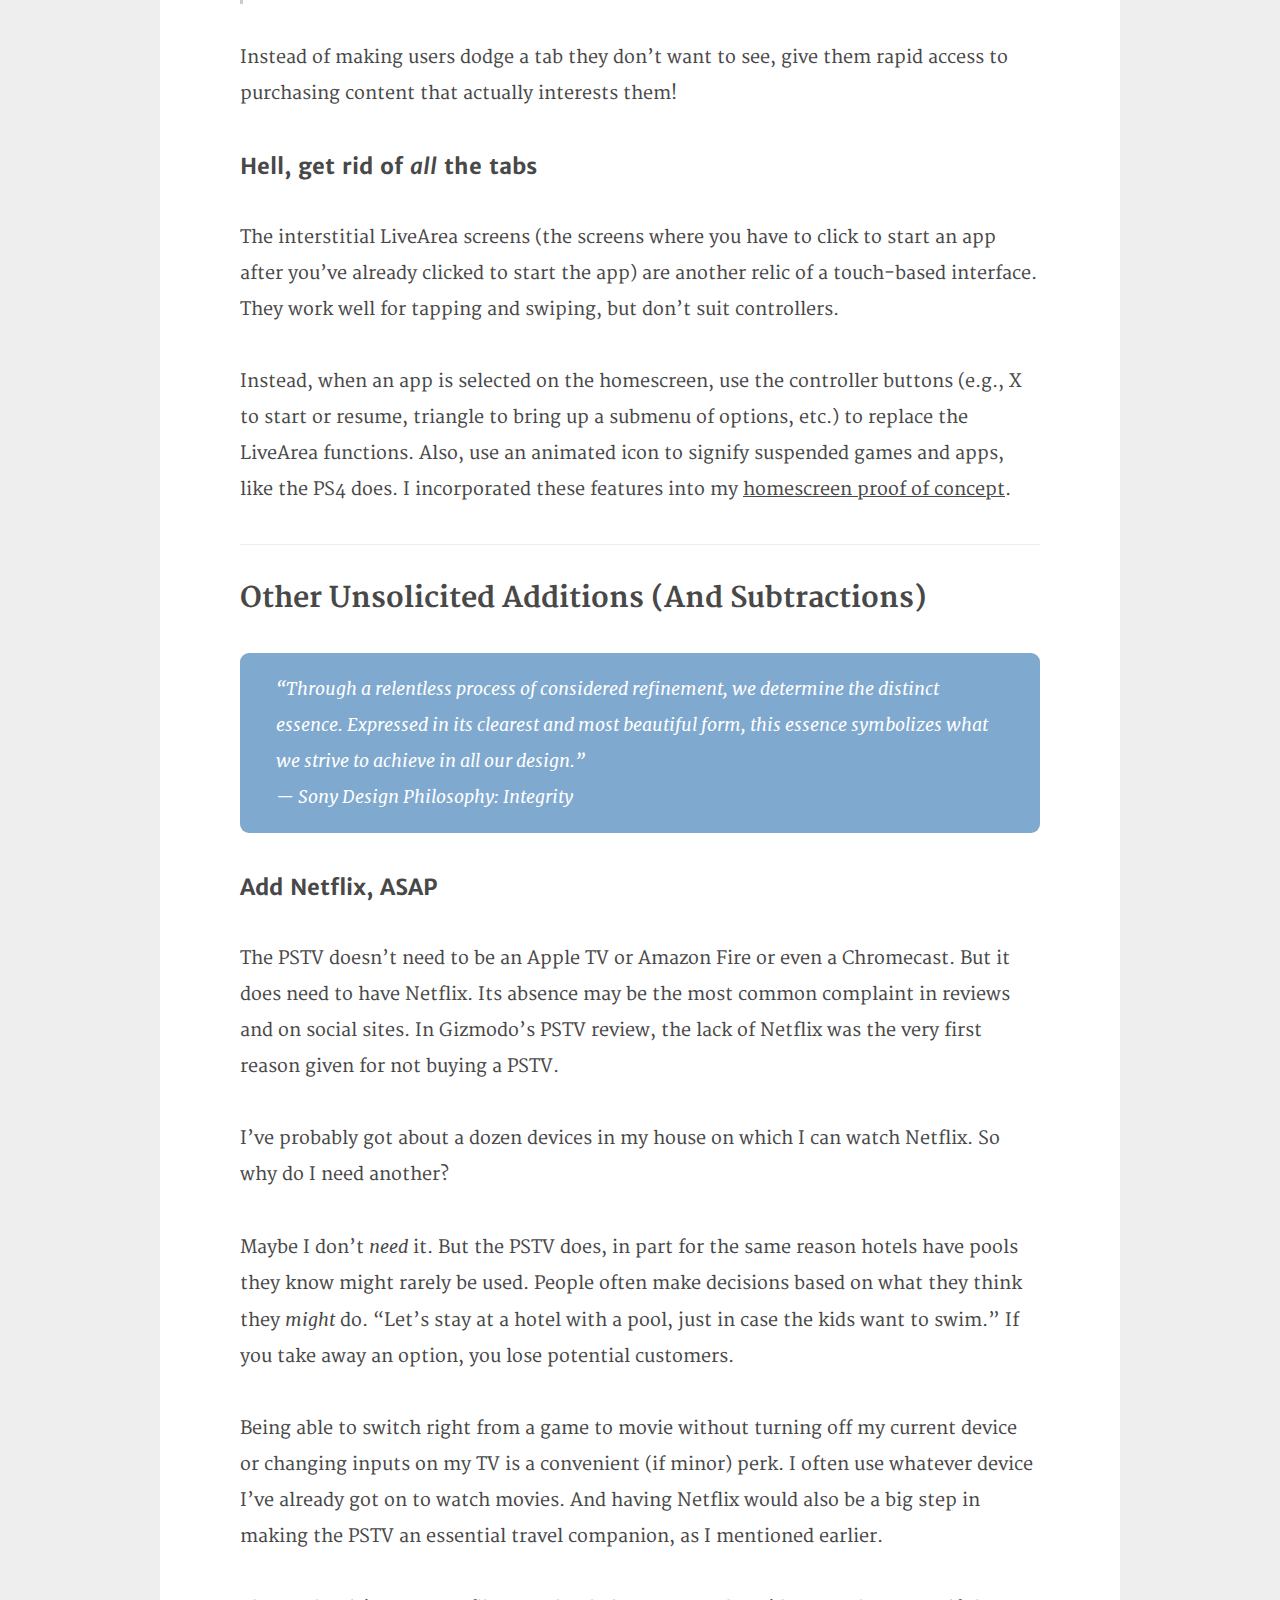
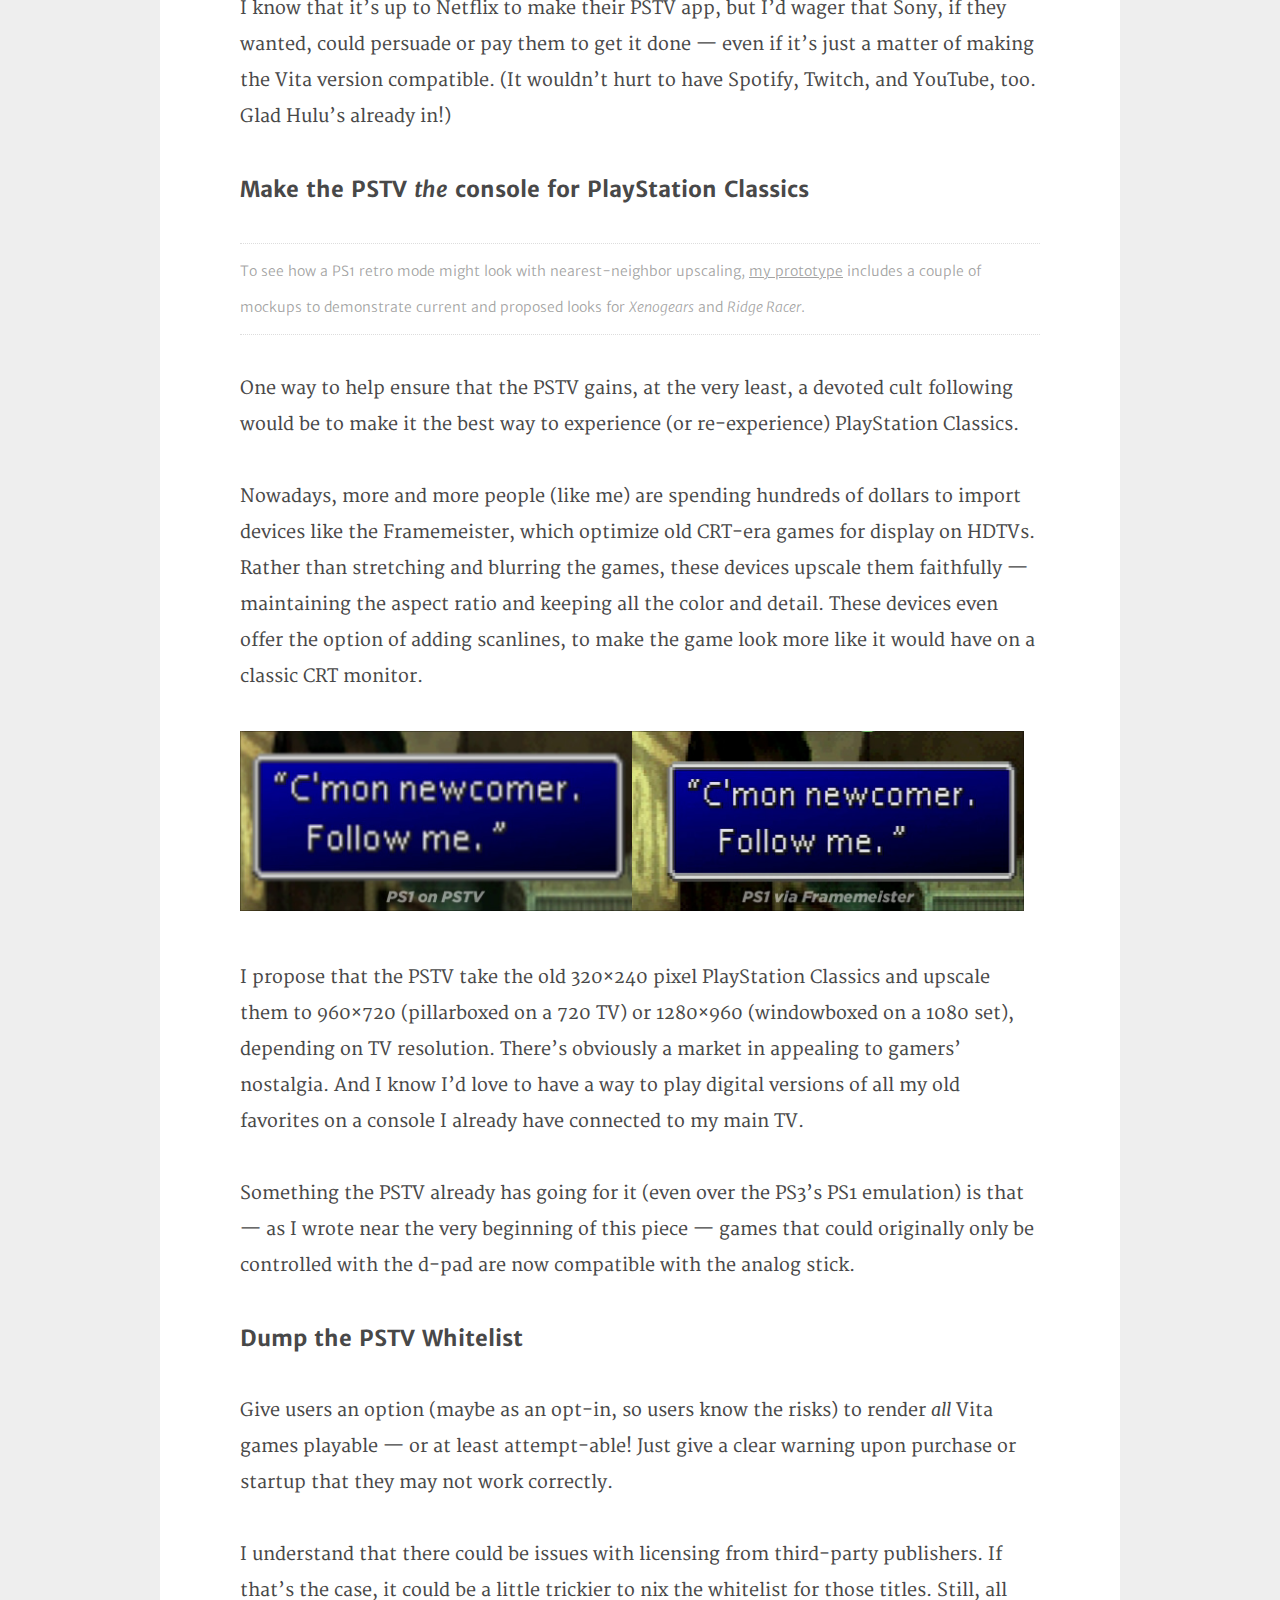
==== commit 793894da: "Minor text changes." ====
--- a/about.html
+++ b/about.html
@@ -11,7 +11,7 @@
 <div class="container">
 
   <h1 id="reimagining-the-pstv-(a-bit)"><a name="reimagining-the-pstv-(a-bit)" href="#reimagining-the-pstv-(a-bit)"></a>Reimagining the PSTV (a bit)</h1>
-  <h6 id="by-greg-gibson-([@hellogreg](https://twitter.com/hellogreg))."><a name="by-greg-gibson-([@hellogreg](https://twitter.com/hellogreg))." href="#by-greg-gibson-([@hellogreg](https://twitter.com/hellogreg))."></a>by Greg Gibson (<a href="https://twitter.com/hellogreg">@hellogreg</a>).</h6>
+  <h6 id="by-greg-gibson-([@hellogreg](https://twitter.com/hellogreg))."><a name="by-greg-gibson-([@hellogreg](https://twitter.com/hellogreg))." href="#by-greg-gibson-([@hellogreg](https://twitter.com/hellogreg))."></a>by Greg Gibson (<a href="https://twitter.com/hellogreg">@hellogreg</a>), Summer 2015.</h6>
   <h6 id="view-my-pstv-homescreen-prototype-[here](index.html)."><a name="view-my-pstv-homescreen-prototype-[here](index.html)." href="#view-my-pstv-homescreen-prototype-[here](index.html)."></a>View my PSTV homescreen prototype <a href="index.html">here</a>.</h6>
   <blockquote>
     <p>“We have always been on the cutting edge, never being held back by fear of failure. By taking such an approach to design we give form to innovative concepts and bring them to fruition; creating new standards that turn ideas into global benchmarks.”<br>— Sony Design Philosophy: Visionary</p>
